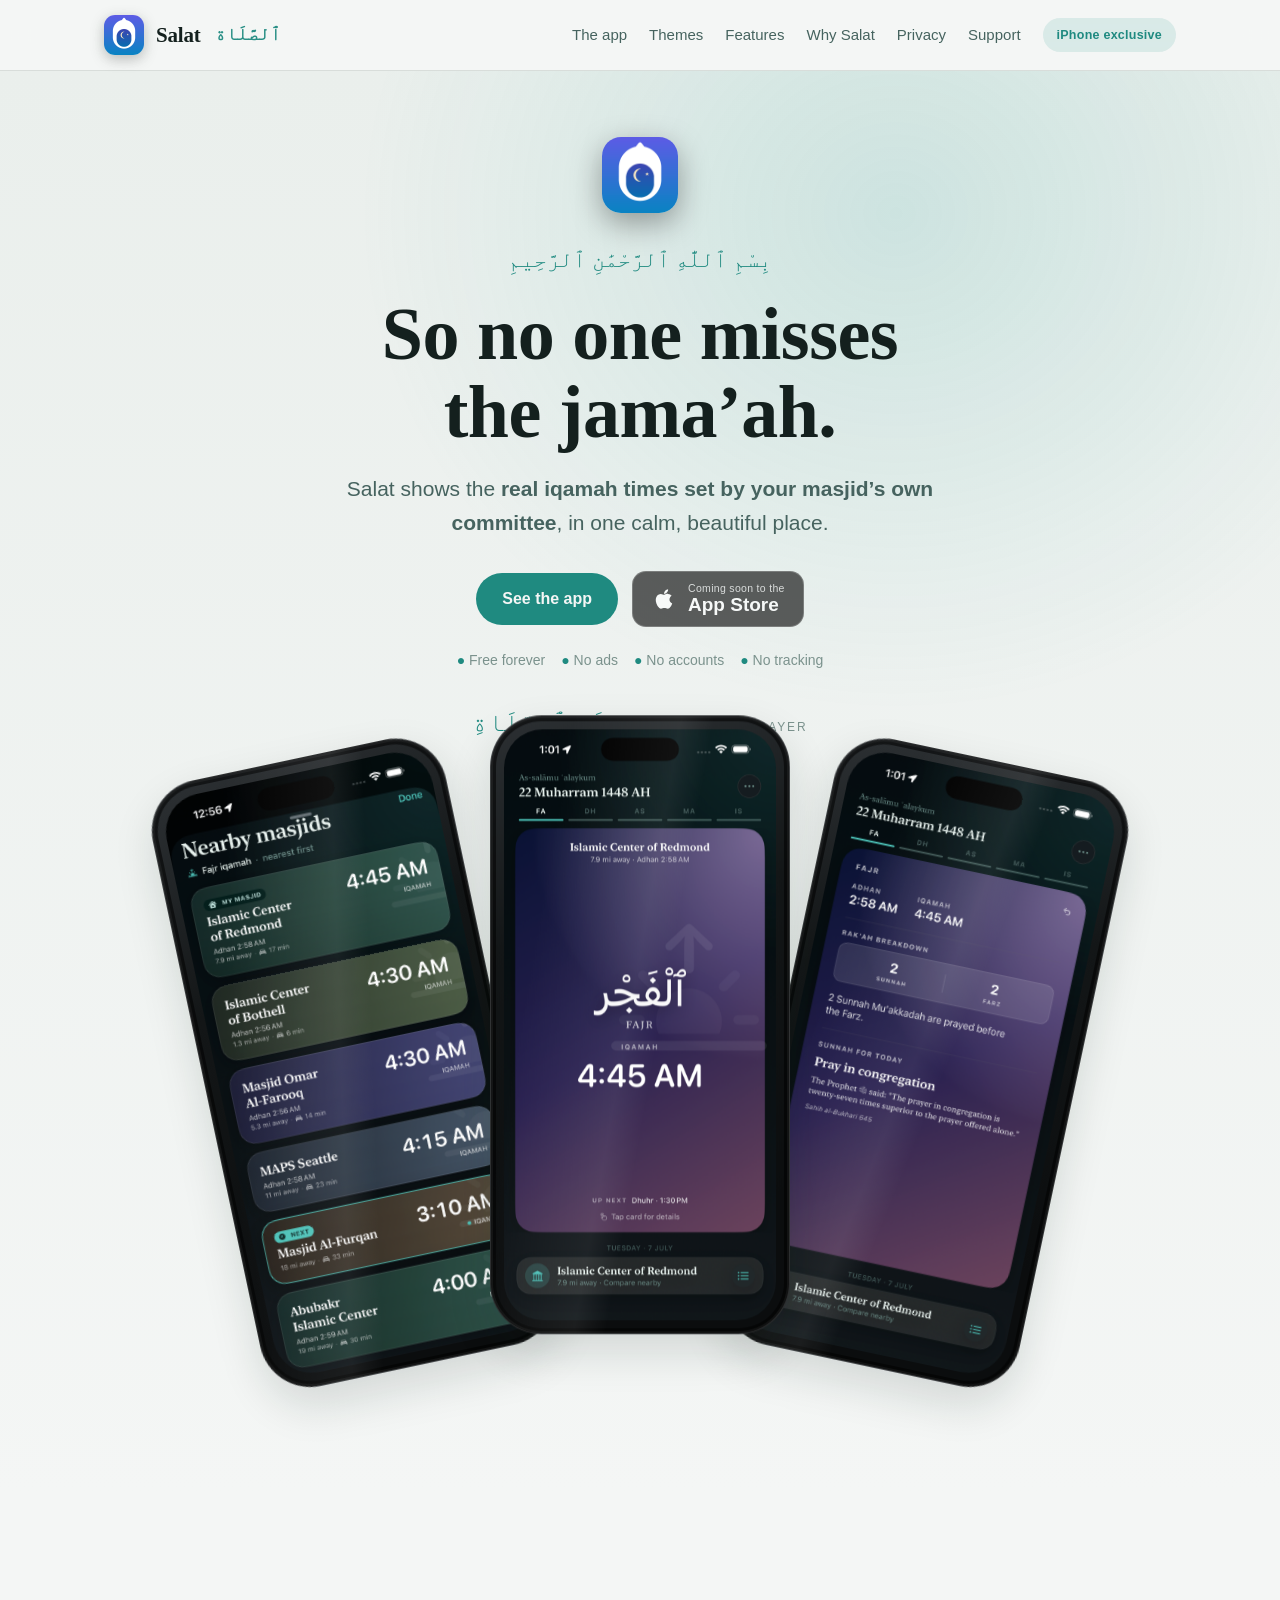
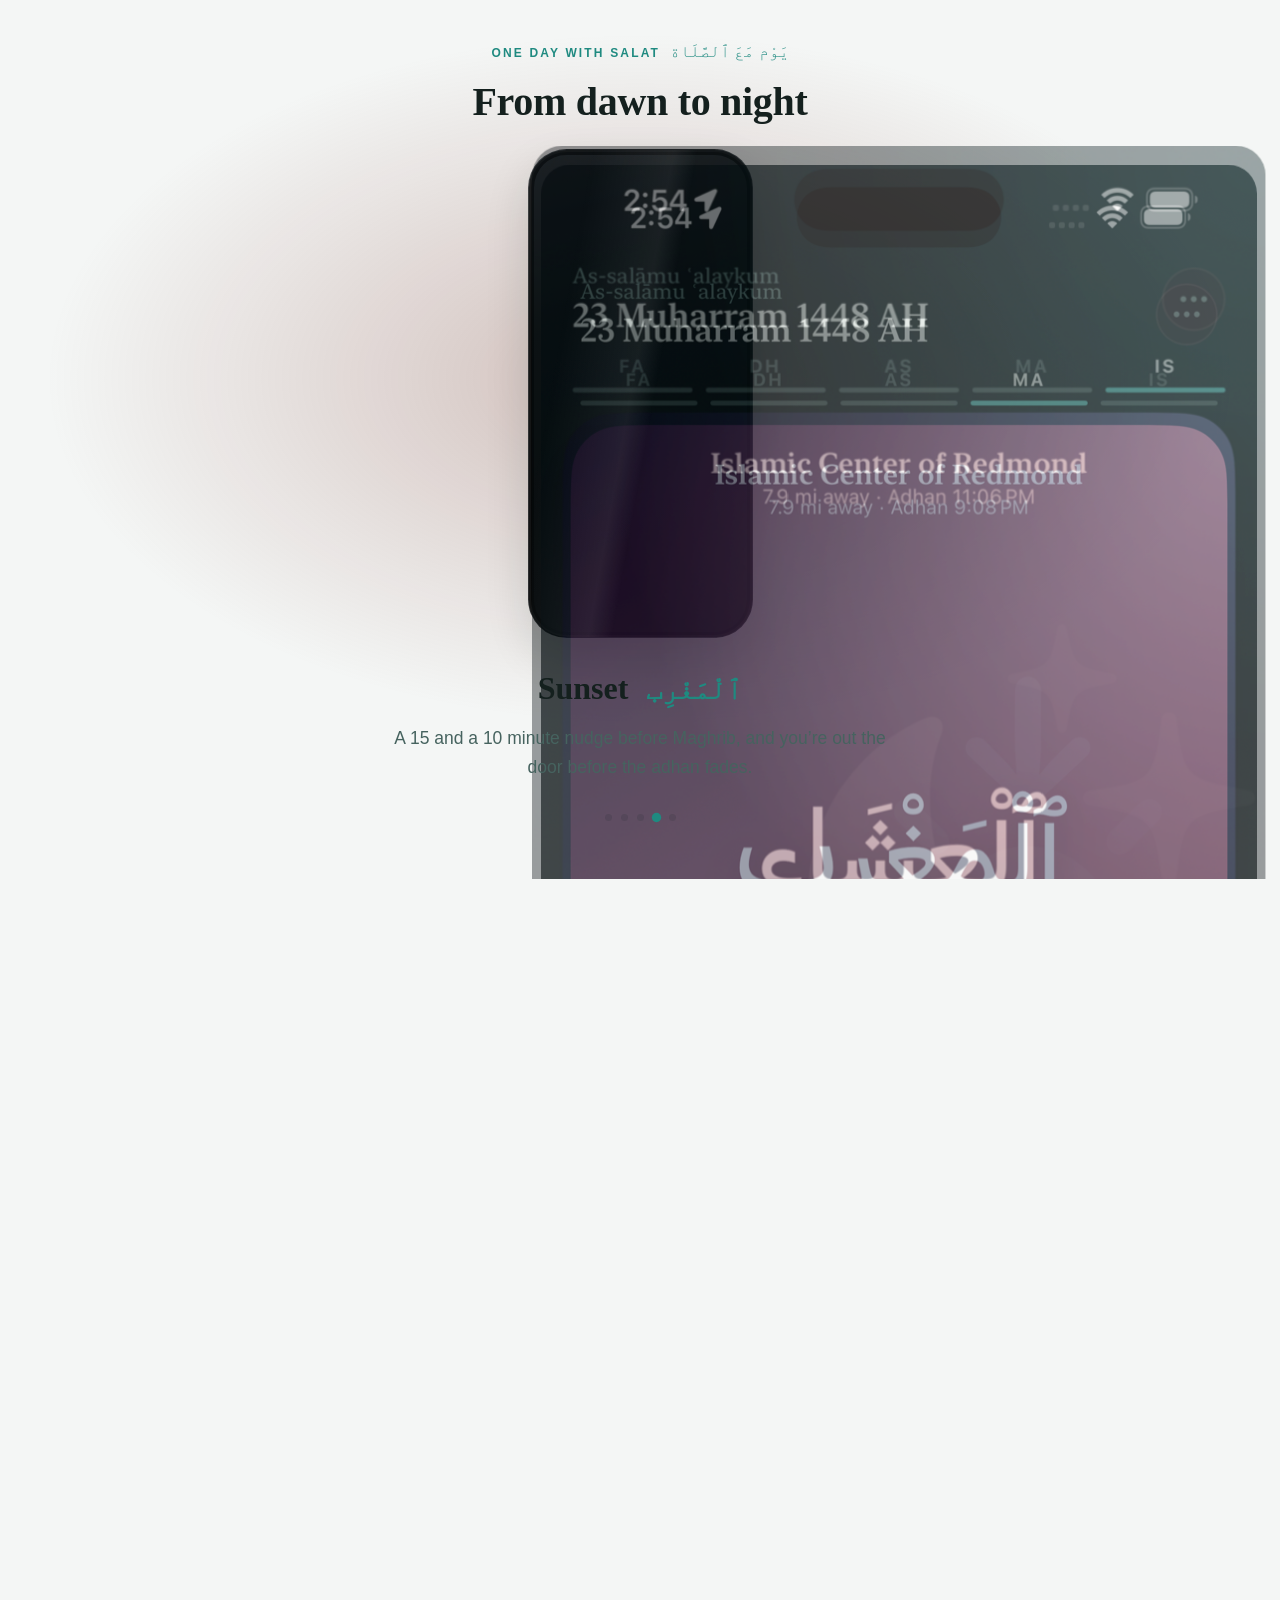
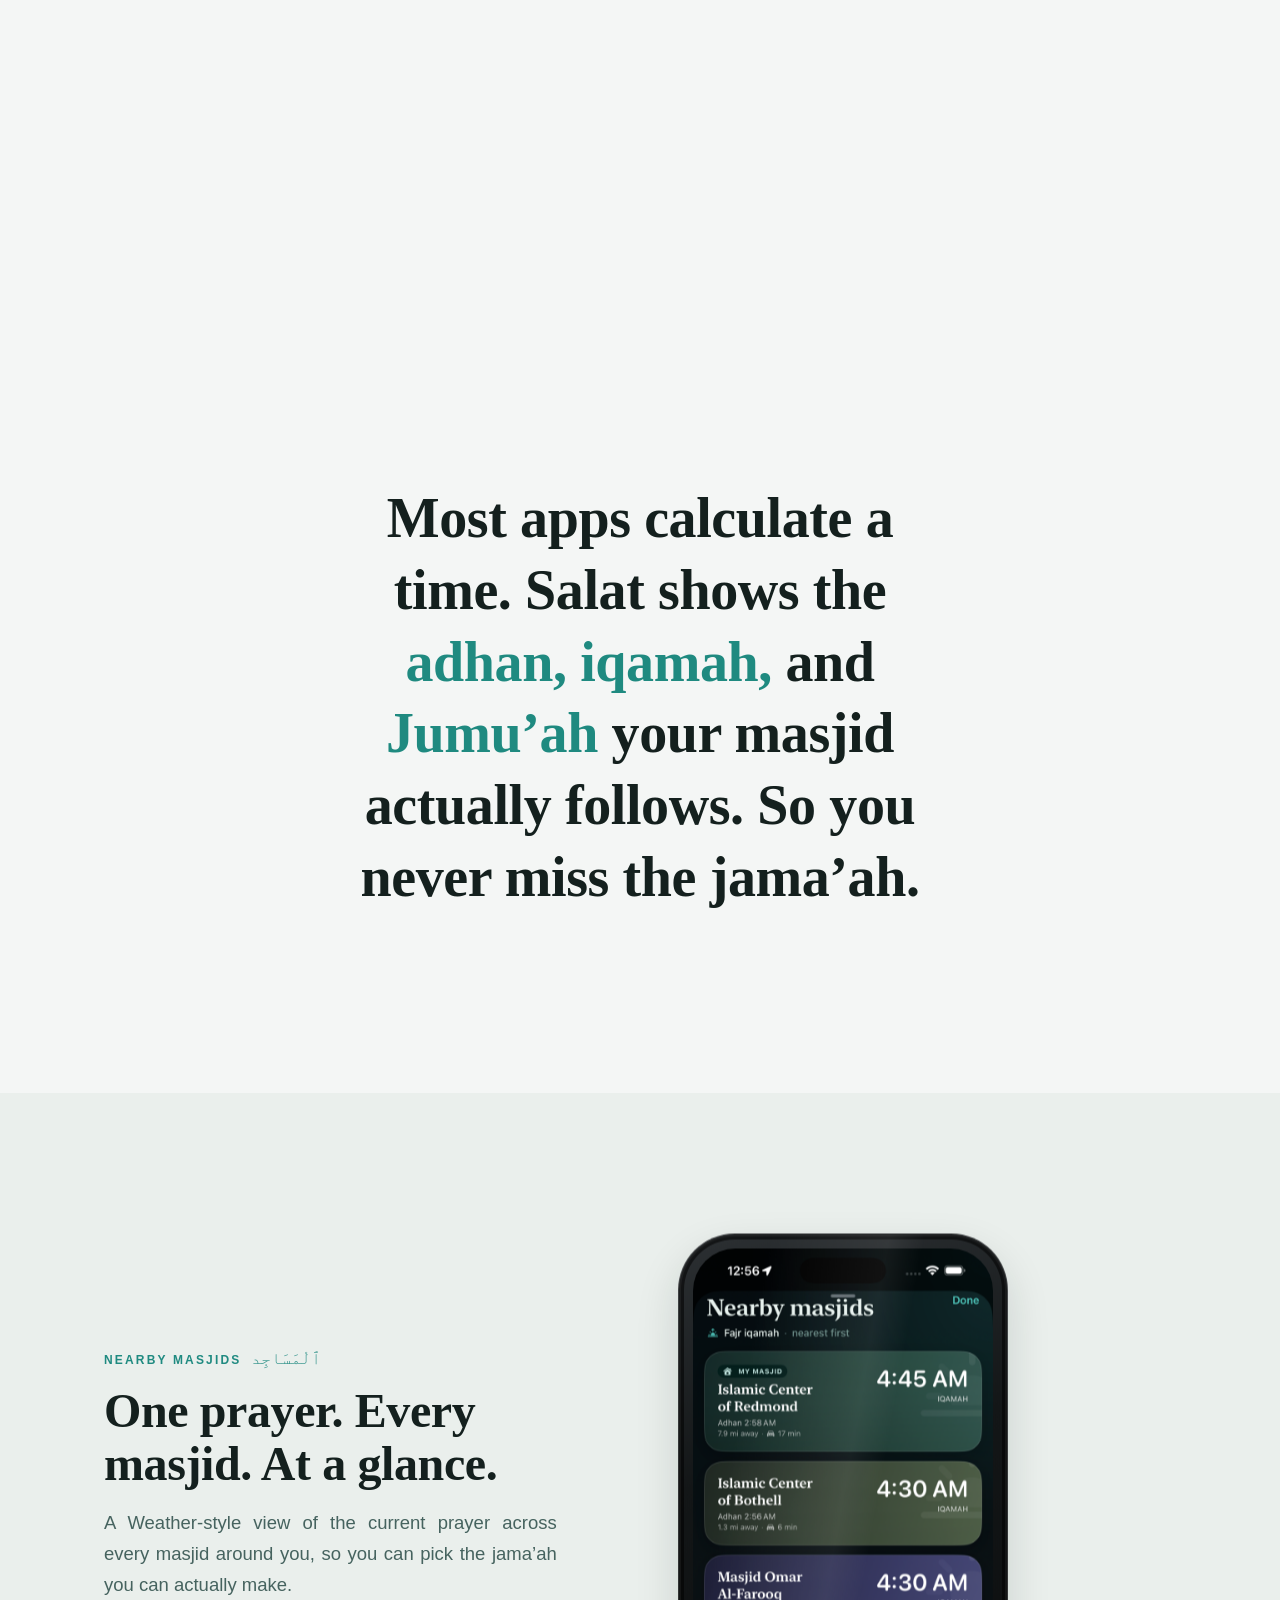
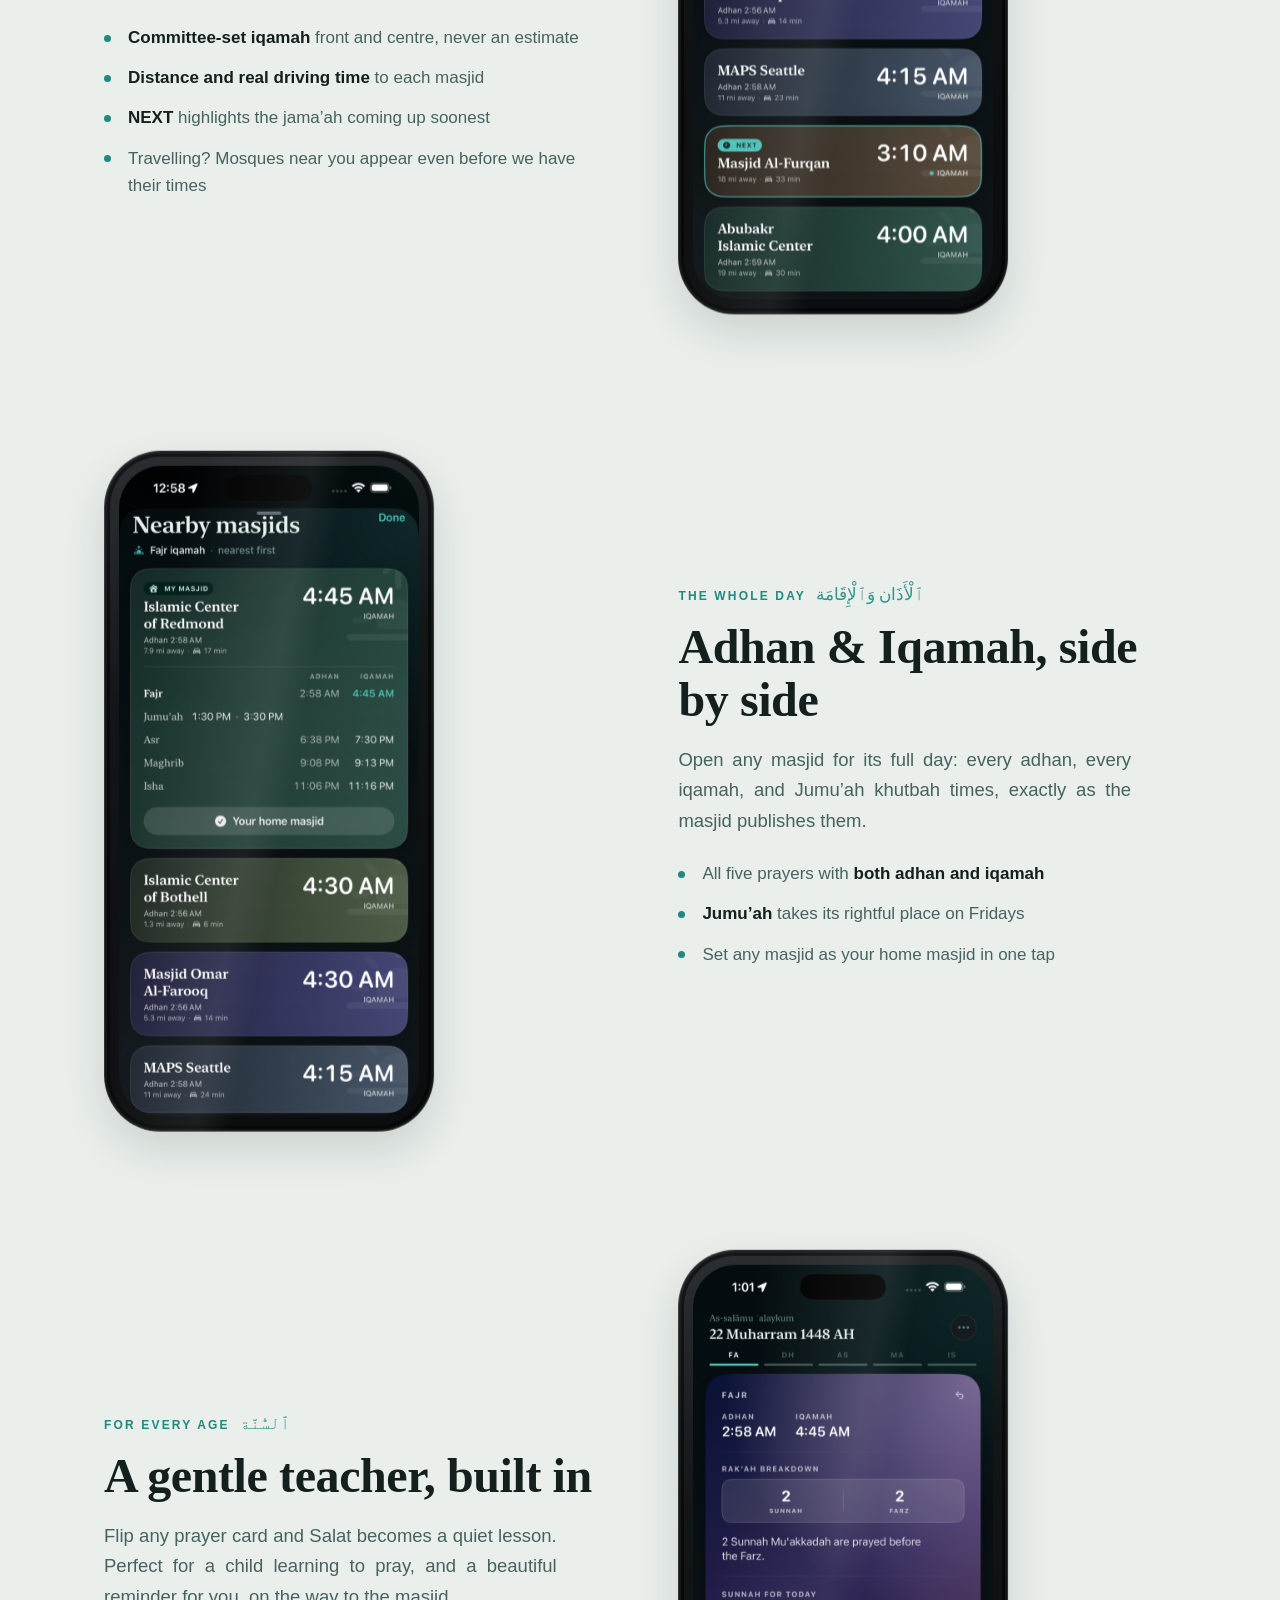
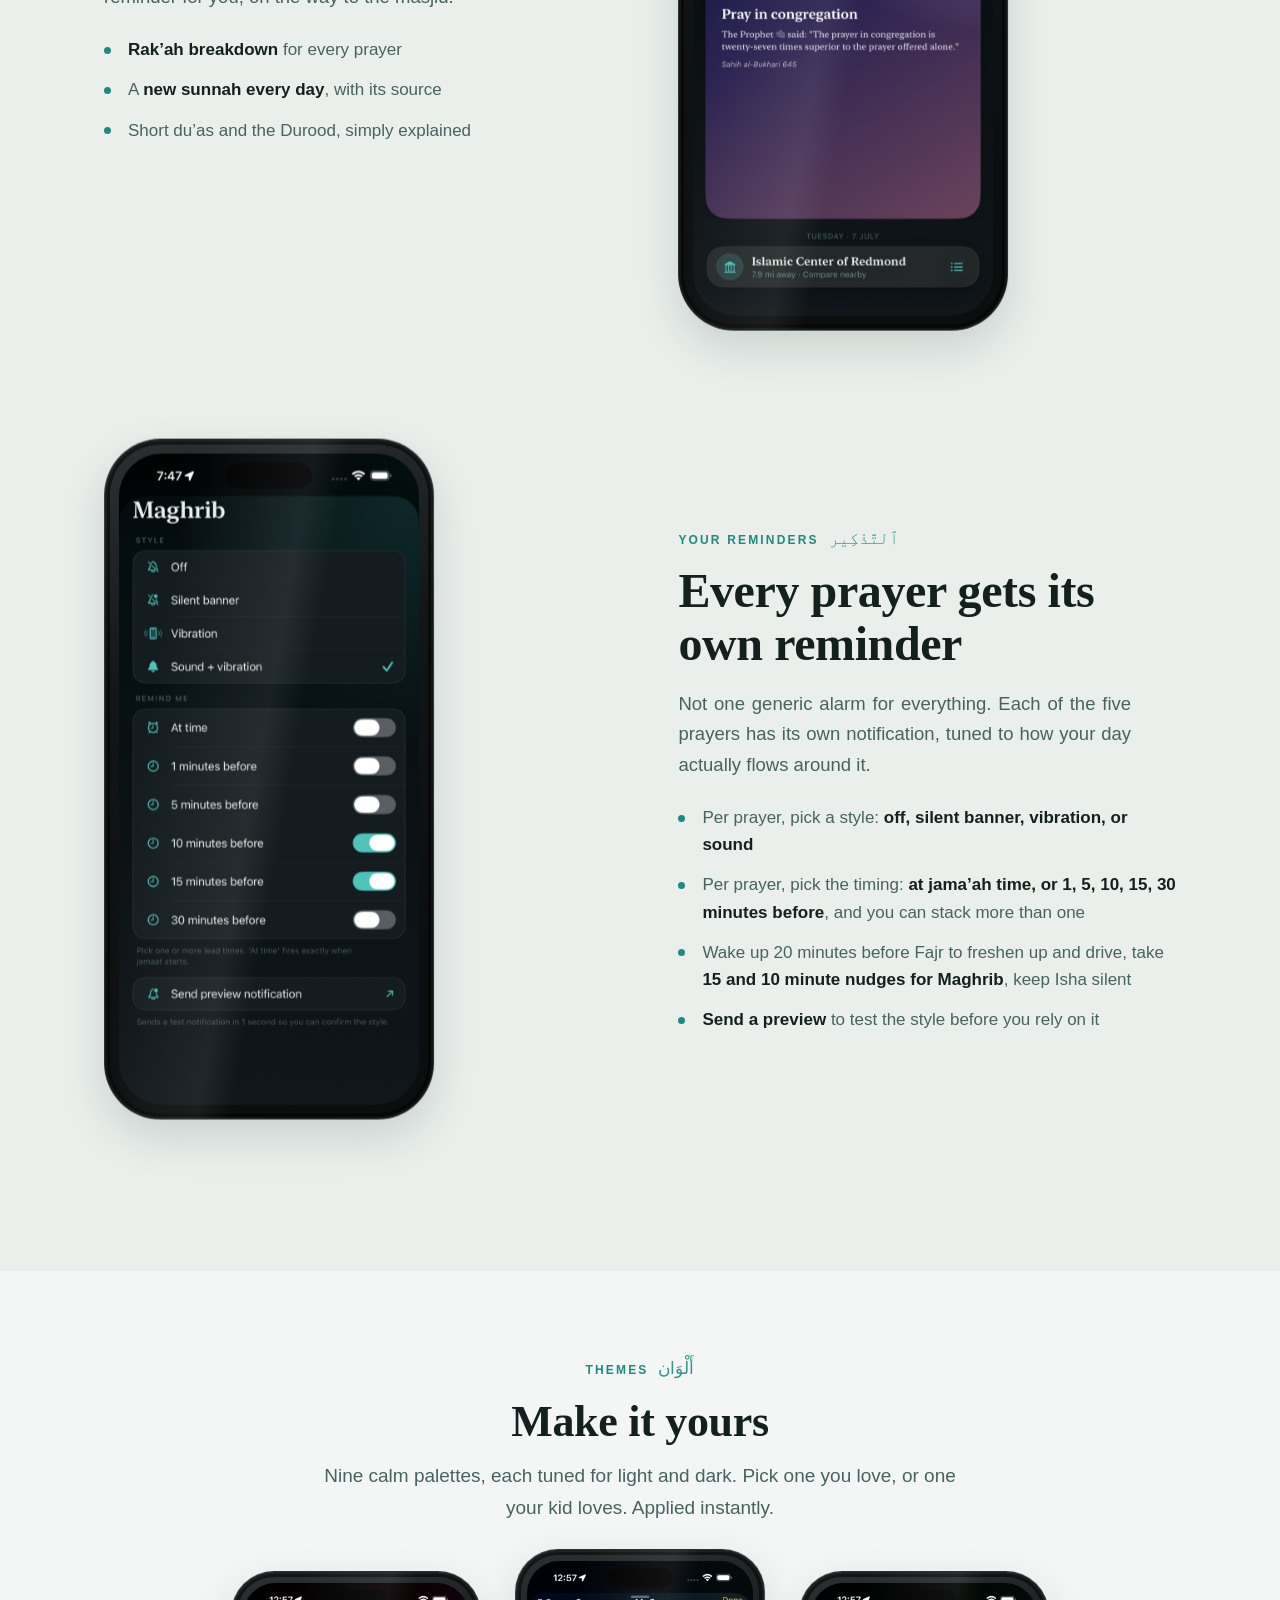
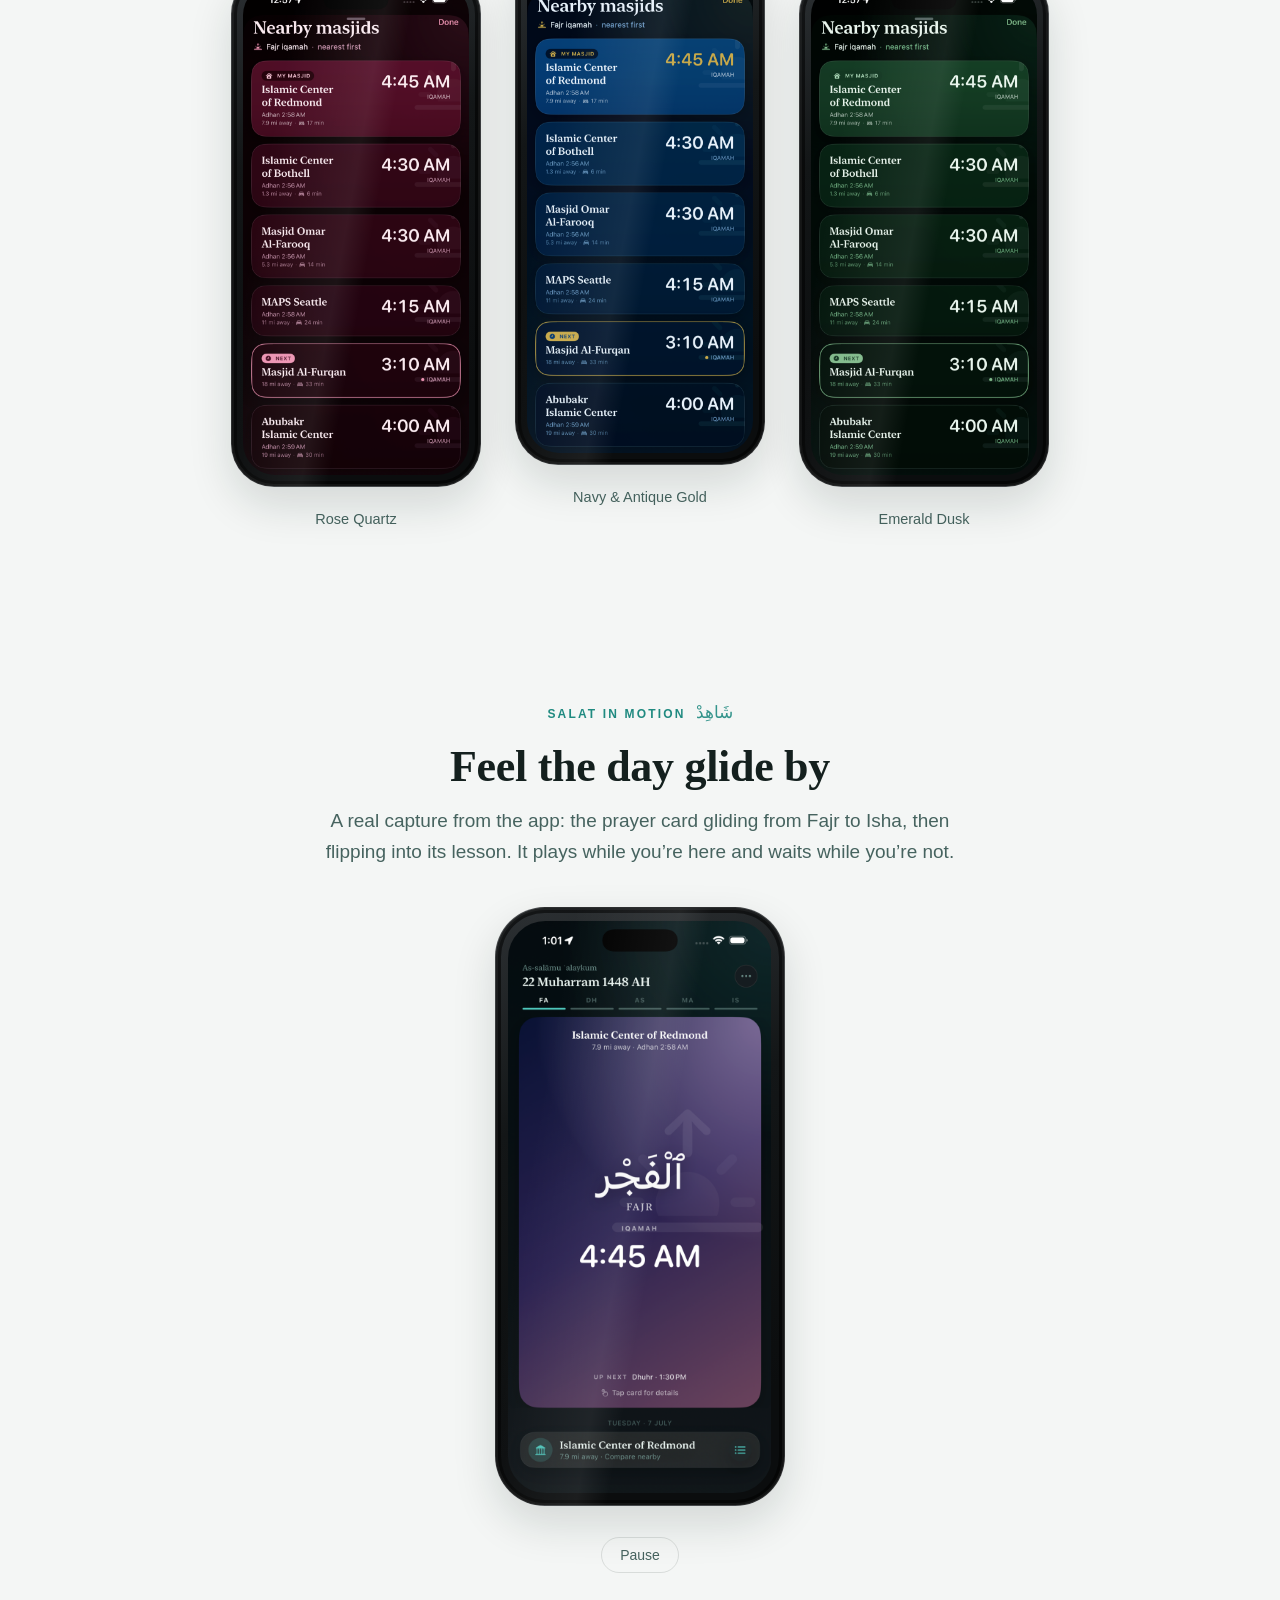
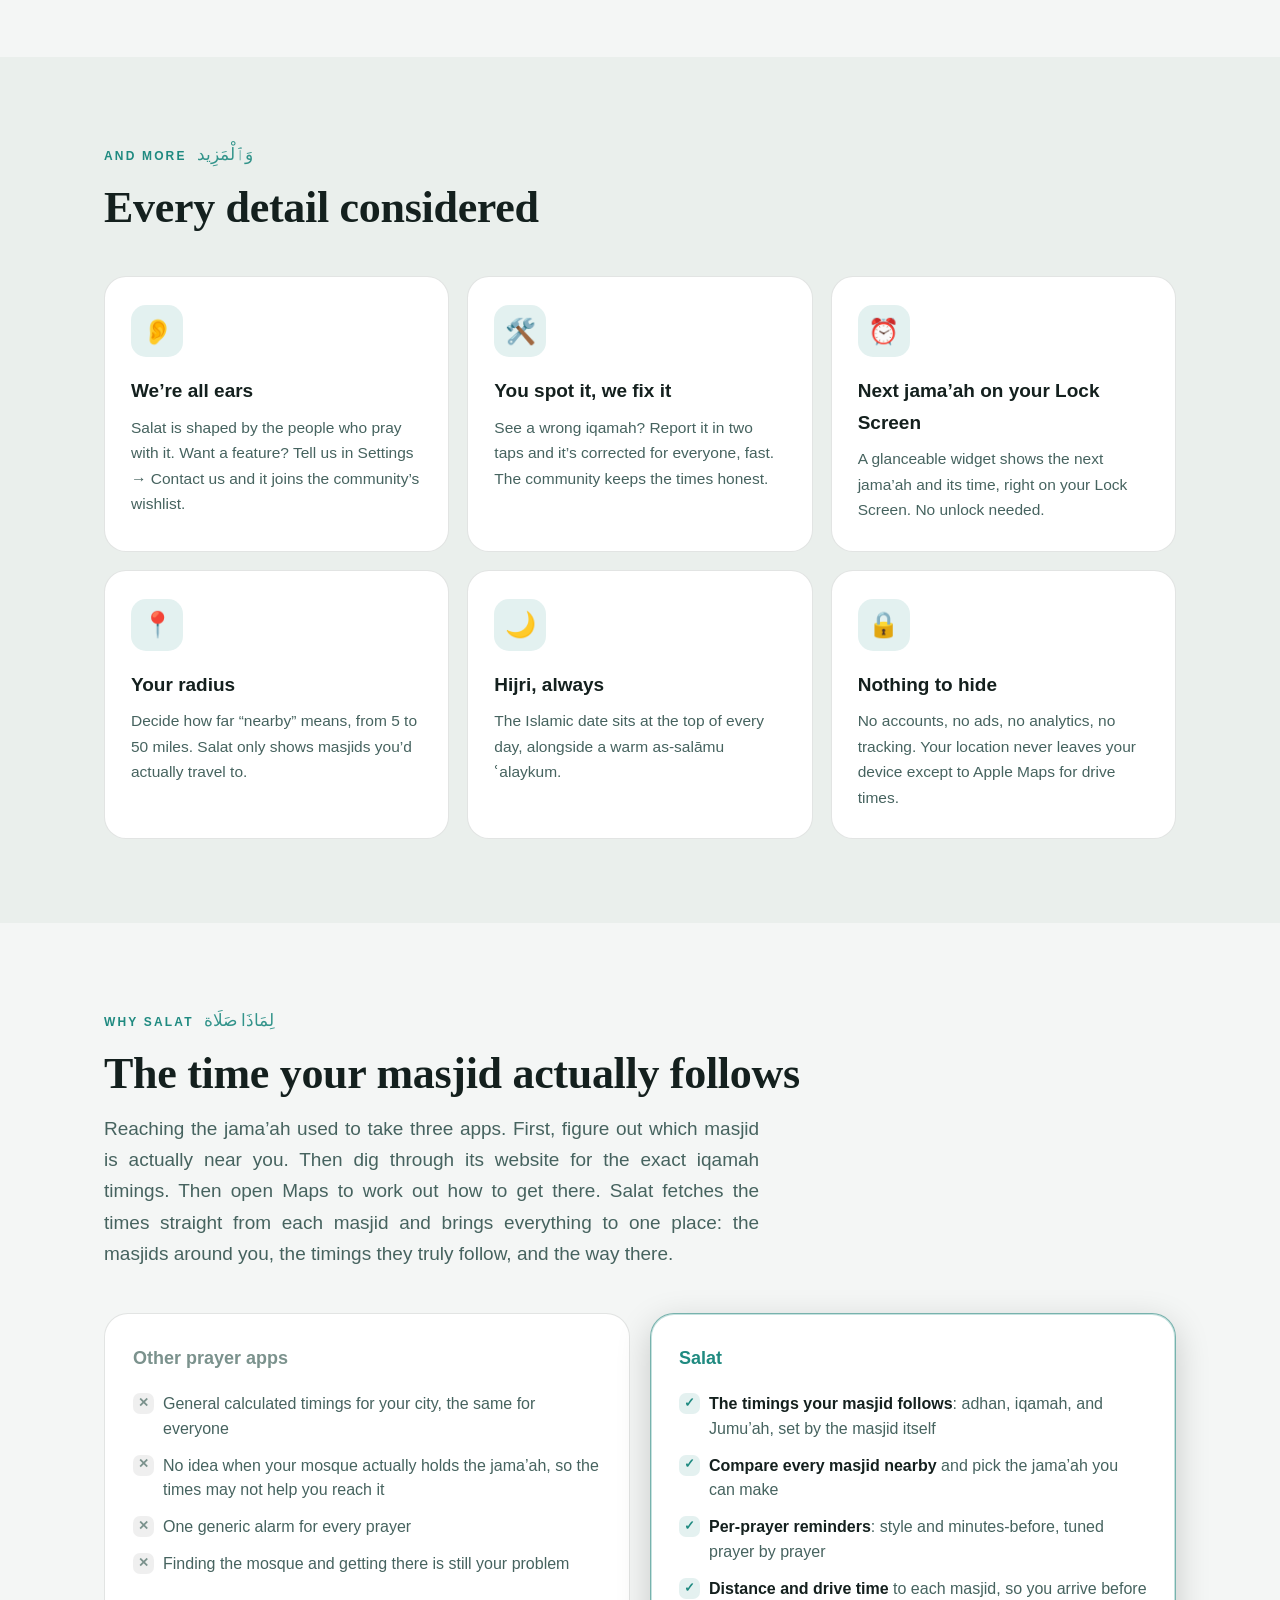
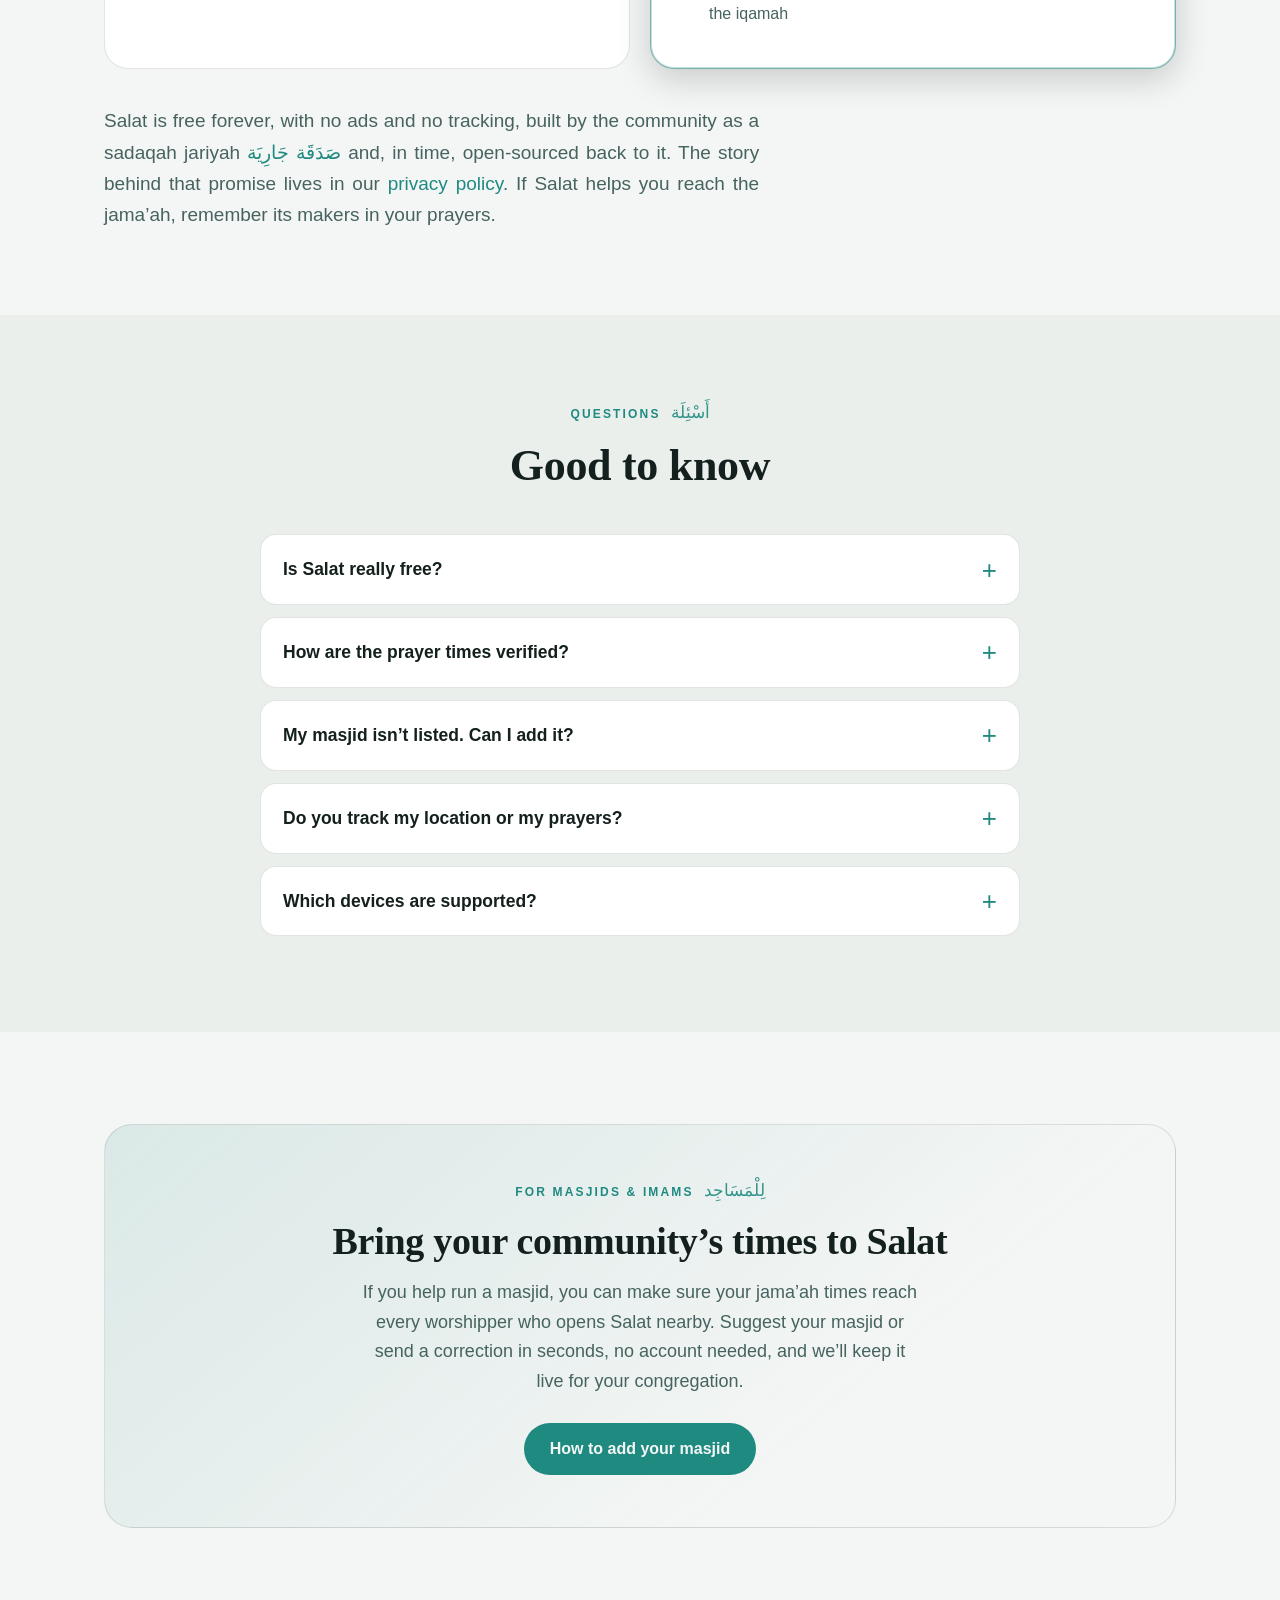
==== index.html @ 9966dc08 "Motion v3: Asr stage, inertial smoothing, true iPhone geometry, video moved All five prayers now in " ====
<!DOCTYPE html>
<html lang="en">
<head>
<meta charset="utf-8">
<meta name="viewport" content="width=device-width, initial-scale=1">
<title>Salat · A community prayer companion for iPhone</title>
<meta name="description" content="Salat shows the real jama'ah times set by your masjid's own committee. Compare nearby masjids, learn a sunnah a day, and never miss the jama'ah. Exclusively for iPhone. Free forever, no ads, no tracking.">
<meta property="og:title" content="Salat · A community prayer companion for iPhone">
<meta property="og:description" content="Real masjid iqamah times, nearby comparison, and gentle learning for every age. Exclusively for iPhone. Free forever. No ads. No tracking.">
<meta property="og:image" content="assets/home.png">
<meta property="og:type" content="website">
<meta name="twitter:card" content="summary_large_image">
<meta name="twitter:title" content="Salat · A community prayer companion for iPhone">
<meta name="twitter:description" content="Real masjid iqamah times, nearby comparison, and gentle learning for every age. Exclusively for iPhone. Free forever. No ads. No tracking.">
<meta name="twitter:image" content="assets/home.png">
<link rel="icon" href="assets/icon.png">
<link rel="apple-touch-icon" href="assets/icon.png">
<link rel="stylesheet" href="style.css">
</head>
<body>

<nav>
  <div class="wrap nav-inner">
    <a class="brand" href="#">
      <img src="assets/icon.png" alt="Salat app icon">
      <span class="name serif">Salat</span>
      <span class="ar serif" lang="ar" dir="rtl">ٱلصَّلَاة</span>
    </a>
    <button class="menu-btn" aria-label="Open menu" aria-expanded="false">&#9776;</button>
    <div class="nav-links">
      <a href="#nearby">The app</a>
      <a href="#themes">Themes</a>
      <a href="#features">Features</a>
      <a href="#mission">Why Salat</a>
      <a href="privacy-policy.html">Privacy</a>
      <a href="support.html">Support</a>
      <span class="chip">iPhone exclusive</span>
    </div>
  </div>
</nav>

<header class="hero">
  <div class="wrap">
    <div id="heroCopy">
    <img class="hero-icon" src="assets/icon.png" alt="Salat app icon">
    <div class="bismillah serif" lang="ar" dir="rtl">بِسْمِ ٱللَّٰهِ ٱلرَّحْمَٰنِ ٱلرَّحِيمِ</div>
    <h1 class="title serif">So no one misses<br>the jama&rsquo;ah.</h1>
    <p class="tagline">Salat shows the <strong>real iqamah times set by your masjid&rsquo;s own committee</strong>, in one calm, beautiful place.</p>
    <div class="hero-ctas">
      <a class="btn" href="#nearby">See the app</a>
      <div class="store-badge" aria-disabled="true" title="Coming soon to the App Store">
        <svg viewBox="0 0 24 24" aria-hidden="true"><path d="M17.05 20.28c-.98.95-2.05.8-3.08.35-1.09-.46-2.09-.48-3.24 0-1.44.62-2.2.44-3.06-.35C2.79 15.25 3.51 7.59 9.05 7.31c1.35.07 2.29.74 3.08.8 1.18-.24 2.31-.93 3.57-.84 1.51.12 2.65.72 3.4 1.8-3.12 1.87-2.38 5.98.48 7.13-.57 1.5-1.31 2.99-2.54 4.09l.01-.01zM12.03 7.25c-.15-2.23 1.66-4.07 3.74-4.25.29 2.58-2.34 4.5-3.74 4.25z"/></svg>
        <div class="bt"><small>Coming soon to the</small><b>App&nbsp;Store</b></div>
      </div>
    </div>
    <div class="free-line">
      <span><span class="dot">●</span> Free forever</span>
      <span><span class="dot">●</span> No ads</span>
      <span><span class="dot">●</span> No accounts</span>
      <span><span class="dot">●</span> No tracking</span>
    </div>
    <p class="hayya serif"><span class="ar" lang="ar" dir="rtl">حَيَّ عَلَى ٱلصَّلَاةِ</span><span class="tr">Come to prayer</span></p>
    </div>

    <div class="hero-fan">
      <div class="fan-slot fan-left"><div class="phone"><img src="assets/nearby-default.png" alt="Nearby masjids list comparing iqamah times" loading="eager"></div></div>
      <div class="fan-slot fan-center"><div class="phone"><img src="assets/home.png" alt="Salat home screen showing the prayer card with the masjid's iqamah time" loading="eager"></div></div>
      <div class="fan-slot fan-right"><div class="phone"><img src="assets/cardback.png" alt="Prayer card flipped to show rak'ah breakdown and the sunnah of the day" loading="eager"></div></div>
    </div>
  </div>
</header>

<section id="day">
  <div class="day-scroll" id="dayScroll">
    <div class="day-sticky">
      <div class="day-glow" id="dayGlow" aria-hidden="true"></div>
      <div class="day-head">
        <div class="kicker">One day with Salat <span class="ar serif" lang="ar" dir="rtl">يَوْم مَعَ ٱلصَّلَاة</span></div>
        <h2 class="serif">From dawn to night</h2>
      </div>
      <div class="phone day-phone">
        <img class="day-img active" src="assets/home.png" alt="Fajr prayer card at dawn with the masjid's iqamah time">
        <img class="day-img" src="assets/day-dhuhr.png" alt="Dhuhr prayer card at midday" loading="lazy">
        <img class="day-img" src="assets/day-asr.png" alt="Asr prayer card in the afternoon" loading="lazy">
        <img class="day-img" src="assets/day-maghrib.png" alt="Maghrib prayer card at sunset" loading="lazy">
        <img class="day-img" src="assets/day-isha.png" alt="Isha prayer card at night" loading="lazy">
      </div>
      <div class="day-caption">
        <div class="cap active"><h3 class="serif">Dawn <span class="ar serif" lang="ar" dir="rtl">ٱلْفَجْر</span></h3><p>The day begins with Fajr. One glance and you know the iqamah at your masjid, before the sky turns light.</p></div>
        <div class="cap"><h3 class="serif">Midday <span class="ar serif" lang="ar" dir="rtl">ٱلظُّهْر</span></h3><p>At work or at school, Dhuhr&rsquo;s jama&rsquo;ah is one look away, with the drive time to make it.</p></div>
        <div class="cap"><h3 class="serif">Afternoon <span class="ar serif" lang="ar" dir="rtl">ٱلْعَصْر</span></h3><p>Between meetings and errands, Asr stays within reach. The card always knows what&rsquo;s next.</p></div>
        <div class="cap"><h3 class="serif">Sunset <span class="ar serif" lang="ar" dir="rtl">ٱلْمَغْرِب</span></h3><p>A 15 and a 10 minute nudge before Maghrib, and you&rsquo;re out the door before the adhan fades.</p></div>
        <div class="cap"><h3 class="serif">Night <span class="ar serif" lang="ar" dir="rtl">ٱلْعِشَاء</span></h3><p>The day closes with Isha, and tomorrow&rsquo;s Fajr is already waiting on the card.</p></div>
      </div>
      <div class="day-dots" aria-hidden="true"><span class="active"></span><span></span><span></span><span></span><span></span></div>
    </div>
  </div>
</section>

<section class="statement" id="statement">
  <div class="wrap">
    <p class="serif" id="statementText">Most apps calculate a time. Salat shows the <span class="a">adhan,</span> <span class="a">iqamah,</span> and <span class="a">Jumu&rsquo;ah</span> your masjid actually follows. So you never miss the jama&rsquo;ah.</p>
  </div>
</section>

<section id="nearby" class="alt">
  <div class="wrap">
    <div class="showcase reveal">
      <div class="text">
        <div class="kicker">Nearby masjids <span class="ar serif" lang="ar" dir="rtl">ٱلْمَسَاجِد</span></div>
        <h3 class="serif">One prayer. Every masjid. At a glance.</h3>
        <p>A Weather-style view of the current prayer across every masjid around you, so you can pick the jama&rsquo;ah you can actually make.</p>
        <ul>
          <li><strong>Committee-set iqamah</strong> front and centre, never an estimate</li>
          <li><strong>Distance and real driving time</strong> to each masjid</li>
          <li><strong>NEXT</strong> highlights the jama&rsquo;ah coming up soonest</li>
          <li>Travelling? Mosques near you appear even before we have their times</li>
        </ul>
      </div>
      <div class="shot"><div class="phone"><img src="assets/nearby-default.png" alt="Nearby masjids list comparing Fajr iqamah times with distance and drive time" loading="lazy"></div></div>
    </div>

    <div class="showcase flip reveal">
      <div class="text">
        <div class="kicker">The whole day <span class="ar serif" lang="ar" dir="rtl">ٱلْأَذَان وَٱلْإِقَامَة</span></div>
        <h3 class="serif">Adhan &amp; Iqamah, side by side</h3>
        <p>Open any masjid for its full day: every adhan, every iqamah, and Jumu&rsquo;ah khutbah times, exactly as the masjid publishes them.</p>
        <ul>
          <li>All five prayers with <strong>both adhan and iqamah</strong></li>
          <li><strong>Jumu&rsquo;ah</strong> takes its rightful place on Fridays</li>
          <li>Set any masjid as your home masjid in one tap</li>
        </ul>
      </div>
      <div class="shot"><div class="phone"><img src="assets/expanded.png" alt="Expanded masjid card showing adhan and iqamah columns for all prayers including Jumu'ah" loading="lazy"></div></div>
    </div>

    <div class="showcase reveal">
      <div class="text">
        <div class="kicker">For every age <span class="ar serif" lang="ar" dir="rtl">ٱلسُّنَّة</span></div>
        <h3 class="serif">A gentle teacher, built in</h3>
        <p>Flip any prayer card and Salat becomes a quiet lesson. Perfect for a child learning to pray, and a beautiful reminder for you, on the way to the masjid.</p>
        <ul>
          <li><strong>Rak&rsquo;ah breakdown</strong> for every prayer</li>
          <li>A <strong>new sunnah every day</strong>, with its source</li>
          <li>Short du&rsquo;as and the Durood, simply explained</li>
        </ul>
      </div>
      <div class="shot"><div class="phone"><img src="assets/cardback.png" alt="Prayer card back showing rak'ah breakdown and the sunnah of the day with hadith reference" loading="lazy"></div></div>
    </div>

    <div class="showcase flip reveal">
      <div class="text">
        <div class="kicker">Your reminders <span class="ar serif" lang="ar" dir="rtl">ٱلتَّذْكِير</span></div>
        <h3 class="serif">Every prayer gets its own reminder</h3>
        <p>Not one generic alarm for everything. Each of the five prayers has its own notification, tuned to how your day actually flows around it.</p>
        <ul>
          <li>Per prayer, pick a style: <strong>off, silent banner, vibration, or sound</strong></li>
          <li>Per prayer, pick the timing: <strong>at jama&rsquo;ah time, or 1, 5, 10, 15, 30 minutes before</strong>, and you can stack more than one</li>
          <li>Wake up 20 minutes before Fajr to freshen up and drive, take <strong>15 and 10 minute nudges for Maghrib</strong>, keep Isha silent</li>
          <li><strong>Send a preview</strong> to test the style before you rely on it</li>
        </ul>
      </div>
      <div class="shot"><div class="phone"><img src="assets/notif-detail.png" alt="Maghrib notification settings with sound style selected and 10 and 15 minutes-before reminders switched on" loading="lazy"></div></div>
    </div>
  </div>
</section>

<section id="themes">
  <div class="wrap center">
    <div class="kicker">Themes <span class="ar serif" lang="ar" dir="rtl">أَلْوَان</span></div>
    <h2 class="serif">Make it yours</h2>
    <p class="lede">Nine calm palettes, each tuned for light and dark. Pick one you love, or one your kid loves. Applied instantly.</p>

    <div class="themes-strip reveal stagger">
      <figure class="t"><div class="phone"><img src="assets/nearby-rose.png" alt="Nearby masjids in the Rose Quartz theme" loading="lazy"></div><figcaption>Rose Quartz</figcaption></figure>
      <figure class="t mid"><div class="phone"><img src="assets/nearby-navy.png" alt="Nearby masjids in the Navy and Antique Gold theme" loading="lazy"></div><figcaption>Navy &amp; Antique Gold</figcaption></figure>
      <figure class="t"><div class="phone"><img src="assets/nearby-emerald.png" alt="Nearby masjids in the Emerald Dusk theme" loading="lazy"></div><figcaption>Emerald Dusk</figcaption></figure>
    </div>
  </div>
</section>

<section id="motion">
  <div class="wrap center reveal">
    <div class="kicker">Salat in motion <span class="ar serif" lang="ar" dir="rtl">شَاهِدْ</span></div>
    <h2 class="serif">Feel the day glide by</h2>
    <p class="lede">A real capture from the app: the prayer card gliding from Fajr to Isha, then flipping into its lesson. It plays while you&rsquo;re here and waits while you&rsquo;re not.</p>
    <div class="phone"><video id="demoVideo" src="assets/demo.mp4" poster="assets/home.png" muted loop playsinline preload="metadata" aria-label="Screen capture of Salat gliding through the day's prayer cards and flipping to the teaching face"></video></div>
    <div><button class="motion-ctl" id="motionCtl" aria-label="Pause video">Pause</button></div>
  </div>
</section>

<section id="features" class="alt">
  <div class="wrap">
    <div class="kicker">And more <span class="ar serif" lang="ar" dir="rtl">وَٱلْمَزِيد</span></div>
    <h2 class="serif">Every detail considered</h2>

    <div class="features reveal stagger">
      <div class="feature">
        <div class="icon">👂</div>
        <h3>We&rsquo;re all ears</h3>
        <p>Salat is shaped by the people who pray with it. Want a feature? Tell us in Settings → Contact us and it joins the community&rsquo;s wishlist.</p>
      </div>
      <div class="feature">
        <div class="icon">🛠️</div>
        <h3>You spot it, we fix it</h3>
        <p>See a wrong iqamah? Report it in two taps and it&rsquo;s corrected for everyone, fast. The community keeps the times honest.</p>
      </div>
      <div class="feature">
        <div class="icon">⏰</div>
        <h3>Next jama&rsquo;ah on your Lock Screen</h3>
        <p>A glanceable widget shows the next jama&rsquo;ah and its time, right on your Lock Screen. No unlock needed.</p>
      </div>
      <div class="feature">
        <div class="icon">📍</div>
        <h3>Your radius</h3>
        <p>Decide how far &ldquo;nearby&rdquo; means, from 5 to 50 miles. Salat only shows masjids you&rsquo;d actually travel to.</p>
      </div>
      <div class="feature">
        <div class="icon">🌙</div>
        <h3>Hijri, always</h3>
        <p>The Islamic date sits at the top of every day, alongside a warm as-salāmu ʿalaykum.</p>
      </div>
      <div class="feature">
        <div class="icon">🔒</div>
        <h3>Nothing to hide</h3>
        <p>No accounts, no ads, no analytics, no tracking. Your location never leaves your device except to Apple Maps for drive times.</p>
      </div>
    </div>
  </div>
</section>

<section id="mission">
  <div class="wrap">
    <div class="kicker">Why Salat <span class="ar serif" lang="ar" dir="rtl">لِمَاذَا صَلَاة</span></div>
    <h2 class="serif">The time your masjid actually follows</h2>
    <p class="lede">Reaching the jama&rsquo;ah used to take three apps. First, figure out which masjid is actually near you. Then dig through its website for the exact iqamah timings. Then open Maps to work out how to get there. Salat fetches the times straight from each masjid and brings everything to one place: the masjids around you, the timings they truly follow, and the way there.</p>

    <div class="compare reveal stagger">
      <div class="col other">
        <h3>Other prayer apps</h3>
        <ul>
          <li>General calculated timings for your city, the same for everyone</li>
          <li>No idea when your mosque actually holds the jama&rsquo;ah, so the times may not help you reach it</li>
          <li>One generic alarm for every prayer</li>
          <li>Finding the mosque and getting there is still your problem</li>
        </ul>
      </div>
      <div class="col salat">
        <h3>Salat</h3>
        <ul>
          <li><strong>The timings your masjid follows</strong>: adhan, iqamah, and Jumu&rsquo;ah, set by the masjid itself</li>
          <li><strong>Compare every masjid nearby</strong> and pick the jama&rsquo;ah you can make</li>
          <li><strong>Per-prayer reminders</strong>: style and minutes-before, tuned prayer by prayer</li>
          <li><strong>Distance and drive time</strong> to each masjid, so you arrive before the iqamah</li>
        </ul>
      </div>
    </div>

    <p class="lede" style="margin-top:36px">Salat is free forever, with no ads and no tracking, built by the community as a sadaqah jariyah <span class="ar serif" lang="ar" dir="rtl">صَدَقَة جَارِيَة</span> and, in time, open-sourced back to it. The story behind that promise lives in our <a href="privacy-policy.html">privacy policy</a>. If Salat helps you reach the jama&rsquo;ah, remember its makers in your prayers.</p>
  </div>
</section>

<section id="faq" class="alt">
  <div class="wrap center">
    <div class="kicker">Questions <span class="ar serif" lang="ar" dir="rtl">أَسْئِلَة</span></div>
    <h2 class="serif">Good to know</h2>

    <div class="faq reveal stagger" style="text-align:left">
      <details>
        <summary>Is Salat really free?</summary>
        <p>Yes, free forever. No ads, no subscriptions, no in-app purchases, and no accounts. It is built as a sadaqah jariyah for the community.</p>
      </details>
      <details>
        <summary>How are the prayer times verified?</summary>
        <p>Salat fetches the jama&rsquo;ah times straight from each masjid&rsquo;s own source, not from an algorithm. If a time ever looks off, one tap in the app sends us a correction, and the community keeps it accurate.</p>
      </details>
      <details>
        <summary>My masjid isn&rsquo;t listed. Can I add it?</summary>
        <p>Absolutely. When a mosque near you doesn&rsquo;t have times yet, it still appears in the app, and a single tap lets you suggest it. We add it, in shā&rsquo; Allāh.</p>
      </details>
      <details>
        <summary>Do you track my location or my prayers?</summary>
        <p>Never. Your location is used on your device to find nearby masjids, and is shared only with Apple Maps to estimate drive time. Nothing about you or your worship is stored or profiled. The app works even if you decline location.</p>
      </details>
      <details>
        <summary>Which devices are supported?</summary>
        <p>Salat is exclusively for iPhone, built natively for iOS, with a Lock Screen widget for the next jama&rsquo;ah. An iPhone-first experience means it stays fast, light, and at home on your device.</p>
      </details>
    </div>
  </div>
</section>

<section id="masjids">
  <div class="wrap">
    <div class="band reveal">
      <div class="kicker">For masjids &amp; imams <span class="ar serif" lang="ar" dir="rtl">لِلْمَسَاجِد</span></div>
      <h2 class="serif">Bring your community&rsquo;s times to Salat</h2>
      <p>If you help run a masjid, you can make sure your jama&rsquo;ah times reach every worshipper who opens Salat nearby. Suggest your masjid or send a correction in seconds, no account needed, and we&rsquo;ll keep it live for your congregation.</p>
      <a class="btn" href="support.html">How to add your masjid</a>
    </div>
  </div>
</section>

<footer>
  <div class="wrap">
    <p class="foot-dua serif ar" lang="ar" dir="rtl">تَقَبَّلَ ٱللَّٰهُ مِنَّا وَمِنْكُمْ<span class="tr">May Allah accept it from us and from you</span></p>
    <div class="foot">
      <span>© <span id="y">2026</span> Salat · Built by the community, for the community · Exclusively for iPhone</span>
      <div class="links">
        <a href="privacy-policy.html">Privacy Policy</a>
        <a href="support.html">Support</a>
        <a href="https://www.apple.com/legal/internet-services/itunes/dev/stdeula/">Terms (EULA)</a>
      </div>
    </div>
  </div>
</footer>

<script>
document.getElementById("y").textContent = new Date().getFullYear();

const reduceMotion = window.matchMedia("(prefers-reduced-motion: reduce)").matches;

document.querySelectorAll('a[href^="#"]').forEach((a) => {
  a.addEventListener("click", (e) => {
    const id = a.getAttribute("href").slice(1);
    const target = id ? document.getElementById(id) : document.body;
    if (!target) return;
    e.preventDefault();
    target.scrollIntoView({ behavior: reduceMotion ? "auto" : "smooth", block: "start" });
  });
});

const navEl = document.querySelector("nav"), mb = document.querySelector(".menu-btn");
mb.addEventListener("click", () => {
  const open = navEl.classList.toggle("open");
  mb.setAttribute("aria-expanded", open);
});
document.querySelectorAll(".nav-links a").forEach(a => a.addEventListener("click", () => {
  navEl.classList.remove("open"); mb.setAttribute("aria-expanded", "false");
}));

const io = new IntersectionObserver((entries) => {
  for (const e of entries) if (e.isIntersecting) {
    e.target.classList.add("in");
    setTimeout(() => e.target.classList.add("done"), 1700);
    io.unobserve(e.target);
  }
}, { threshold: 0.12 });
document.querySelectorAll(".reveal, .stagger").forEach((el) => io.observe(el));

const stText = document.getElementById("statementText");
stText.innerHTML = stText.innerHTML.split(/(<span class="a">.*?<\/span>)/g).map(part => {
  if (part.startsWith('<span class="a">')) {
    const inner = part.replace('<span class="a">', "").replace("</span>", "");
    return inner.split(" ").map(w => '<span class="w accent">' + w + "</span>").join(" ");
  }
  return part.split(" ").filter(Boolean).map(w => '<span class="w">' + w + "</span>").join(" ");
}).join(" ");
const stWords = [...stText.querySelectorAll(".w")];

const heroCopy = document.getElementById("heroCopy");
const heroFan = document.querySelector(".hero-fan");
const fanL = document.querySelector(".fan-left"), fanR = document.querySelector(".fan-right"), fanC = document.querySelector(".fan-center");
const dayScroll = document.getElementById("dayScroll");
const dayGlow = document.getElementById("dayGlow");
const dayImgs = [...dayScroll.querySelectorAll(".day-img")];
const dayCaps = [...dayScroll.querySelectorAll(".cap")];
const dayDots = [...dayScroll.querySelectorAll(".day-dots span")];
const showPhones = [...document.querySelectorAll(".showcase .phone")];
const GLOW = [[126, 98, 176], [88, 146, 186], [188, 142, 76], [206, 100, 62], [40, 58, 96]];
const SEGS = GLOW.length - 1;
let dayIdx = -1;

const clamp01 = v => Math.min(1, Math.max(0, v));
const smooth = t => t * t * (3 - 2 * t);

function setDayLabel(i) {
  if (i === dayIdx) return;
  dayIdx = i;
  dayCaps.forEach((el, j) => el.classList.toggle("active", j === i));
  dayDots.forEach((el, j) => el.classList.toggle("active", j === i));
}

const state = { sy: 0, day: 0 };
let rafOn = false, idleFrames = 0;

function renderDay(f) {
  const i = Math.min(SEGS - 1, Math.floor(f)), t = f - i;
  dayImgs.forEach((img, j) => {
    if (j === i) { img.style.opacity = 1 - t; img.style.transform = "scale(" + (1 - 0.015 * t) + ")"; }
    else if (j === i + 1) { img.style.opacity = t; img.style.transform = "scale(" + (1.03 - 0.03 * t) + ")"; }
    else { img.style.opacity = 0; }
  });
  const a = GLOW[i], b = GLOW[i + 1];
  dayGlow.style.setProperty("--glow",
    Math.round(a[0] + (b[0] - a[0]) * t) + " " +
    Math.round(a[1] + (b[1] - a[1]) * t) + " " +
    Math.round(a[2] + (b[2] - a[2]) * t));
  setDayLabel(Math.round(f));
}

function frame() {
  const vh = window.innerHeight;
  const syT = window.scrollY;
  navEl.classList.toggle("scrolled", syT > 24);
  let live = false;

  state.sy += (syT - state.sy) * 0.14;
  if (Math.abs(syT - state.sy) > 0.4) live = true; else state.sy = syT;

  if (!reduceMotion && state.sy < vh * 1.3) {
    heroCopy.style.transform = "translateY(" + (state.sy * 0.22) + "px)";
    heroCopy.style.opacity = Math.max(0, 1 - state.sy / 640);
    heroFan.style.transform = "translateY(" + (state.sy * -0.07) + "px)";
    if (window.innerWidth > 900) {
      const k = smooth(clamp01(state.sy / 620));
      fanL.style.transform = "rotate(" + (-7 - 5 * k) + "deg) translate(" + (46 - 40 * k) + "px, " + (26 + 14 * k) + "px)";
      fanR.style.transform = "rotate(" + (7 + 5 * k) + "deg) translate(" + (-46 + 40 * k) + "px, " + (26 + 14 * k) + "px)";
      fanC.style.transform = "translateY(" + (6 - 6 * k) + "px)";
    } else {
      fanL.style.transform = fanR.style.transform = fanC.style.transform = "";
    }
  }

  const r = dayScroll.getBoundingClientRect();
  const total = r.height - vh;
  if (total > 0) {
    const p = clamp01(-r.top / total);
    const seg = Math.min(SEGS - 0.0001, p * SEGS);
    const i = Math.floor(seg);
    const t = smooth(clamp01((seg - i - 0.28) / 0.44));
    const fT = i + t;
    state.day += (fT - state.day) * (reduceMotion ? 1 : 0.11);
    if (Math.abs(fT - state.day) > 0.002) live = true; else state.day = fT;
    if (r.top < vh && r.bottom > 0) renderDay(state.day);
  }

  const sr = stText.getBoundingClientRect();
  if (sr.bottom > 0 && sr.top < vh) {
    const sp = clamp01((vh * 0.82 - sr.top) / (vh * 0.6));
    const lit = Math.floor(sp * stWords.length);
    stWords.forEach((w, j) => w.classList.toggle("lit", j < lit));
  }

  if (!reduceMotion) {
    for (const ph of showPhones) {
      const pr = ph.getBoundingClientRect();
      if (pr.bottom < -80 || pr.top > vh + 80) continue;
      const target = ((pr.top + pr.height / 2 - vh / 2) / vh) * -30;
      ph._y = (ph._y ?? target) + (target - (ph._y ?? target)) * 0.14;
      if (Math.abs(target - ph._y) > 0.3) live = true;
      ph.style.transform = "translateY(" + ph._y.toFixed(1) + "px)";
    }
  }

  idleFrames = live ? 0 : idleFrames + 1;
  if (idleFrames < 12) requestAnimationFrame(frame);
  else rafOn = false;
}
function wake() { if (!rafOn) { rafOn = true; idleFrames = 0; requestAnimationFrame(frame); } else idleFrames = 0; }
window.addEventListener("scroll", wake, { passive: true });
window.addEventListener("resize", wake, { passive: true });
wake();

const vid = document.getElementById("demoVideo"), ctl = document.getElementById("motionCtl");
let userPaused = false;
new IntersectionObserver((es) => {
  for (const e of es) {
    if (e.isIntersecting) { if (!userPaused) vid.play().catch(() => {}); }
    else vid.pause();
  }
}, { threshold: 0.35 }).observe(vid);
ctl.addEventListener("click", () => {
  if (vid.paused) { userPaused = false; vid.play().catch(() => {}); ctl.textContent = "Pause"; ctl.setAttribute("aria-label", "Pause video"); }
  else { userPaused = true; vid.pause(); ctl.textContent = "Play"; ctl.setAttribute("aria-label", "Play video"); }
});
</script>
</body>
</html>
---- style.css ----
/* Salat — shared site styles. Auto light/dark via prefers-color-scheme.
   Dark mirrors the app's calm deep-teal look; light is a warm ivory take. */

:root {
  --bg: #f4f6f5;
  --bg-2: #eaefec;
  --surface: #ffffff;
  --hairline: rgba(20, 32, 30, 0.12);
  --text: #14201e;
  --text-2: #46635f;
  --muted: #7b928d;
  --accent: #1f8a80;
  --accent-soft: rgba(31, 138, 128, 0.12);
  --gold: #ba9e4a;
  --card-shadow: 0 18px 44px rgba(16, 34, 31, 0.14);
  --hero-glow: radial-gradient(60% 50% at 70% 10%, rgba(47, 163, 155, 0.16), transparent 70%);
  --ease: cubic-bezier(0.25, 0.1, 0.25, 1);
  --ease-out: cubic-bezier(0.16, 1, 0.3, 1);
}

@media (prefers-color-scheme: dark) {
  :root {
    --bg: #0e1417;
    --bg-2: #101a1c;
    --surface: #16211f;
    --hairline: rgba(230, 241, 237, 0.12);
    --text: #e6f1ed;
    --text-2: #9fb8b2;
    --muted: #64807b;
    --accent: #4fc2b8;
    --accent-soft: rgba(79, 194, 184, 0.14);
    --gold: #d4ba72;
    --card-shadow: 0 22px 54px rgba(0, 0, 0, 0.5);
    --hero-glow: radial-gradient(60% 50% at 70% 10%, rgba(79, 194, 184, 0.12), transparent 70%);
  }
}

* { margin: 0; padding: 0; box-sizing: border-box; }

html { scroll-behavior: smooth; }

body {
  font: 17px/1.65 -apple-system, BlinkMacSystemFont, "SF Pro Text", "Segoe UI", sans-serif;
  background: var(--bg);
  color: var(--text);
  -webkit-font-smoothing: antialiased;
  overflow-x: hidden;
}

.serif { font-family: "New York", "Iowan Old Style", Georgia, "Times New Roman", serif; }
.ar { font-family: "Geeza Pro", "Baghdad", "Al Bayan", "New York", serif; color: var(--accent); }

a { color: var(--accent); text-decoration: none; }
a:hover { text-decoration: underline; }

.wrap { max-width: 1120px; margin: 0 auto; padding: 0 24px; }

/* ---- Nav ---- */
nav {
  position: sticky; top: 0; z-index: 50;
  backdrop-filter: blur(18px);
  -webkit-backdrop-filter: blur(18px);
  background: color-mix(in srgb, var(--bg) 78%, transparent);
  border-bottom: 1px solid var(--hairline);
}
.nav-inner { display: flex; align-items: center; gap: 28px; height: 70px; transition: height 0.5s var(--ease-out); }
nav.scrolled .nav-inner { height: 56px; }
nav.scrolled .brand img { width: 32px; height: 32px; }
.brand { display: flex; align-items: center; gap: 12px; color: var(--text); font-weight: 600; }
.brand img {
  width: 40px; height: 40px; border-radius: 11px;
  box-shadow: 0 4px 14px rgba(0,0,0,0.25);
  transition: width 0.5s var(--ease-out), height 0.5s var(--ease-out);
}
.brand .name { font-size: 21px; letter-spacing: -0.2px; }
.brand .ar { font-size: 18px; margin-left: 2px; opacity: 0.95; }
.brand:hover { text-decoration: none; }
.nav-links { margin-left: auto; display: flex; gap: 22px; font-size: 15px; align-items: center; }
.nav-links a { color: var(--text-2); }
.nav-links a:hover { color: var(--accent); text-decoration: none; }
.chip {
  background: var(--accent-soft); color: var(--accent);
  padding: 7px 14px; border-radius: 999px;
  font-size: 12.5px; font-weight: 700; letter-spacing: 0.02em;
  white-space: nowrap;
}

.menu-btn {
  display: none; margin-left: auto;
  width: 42px; height: 42px; border-radius: 12px;
  background: transparent; border: 1px solid var(--hairline);
  color: var(--text); font-size: 19px; line-height: 1; cursor: pointer;
}

/* ---- Hero ---- */
header.hero {
  position: relative;
  padding: 66px 0 72px;
  background: var(--hero-glow), linear-gradient(180deg, var(--bg-2), var(--bg));
  overflow: hidden;
  text-align: center;
}
.hero-icon {
  width: 76px; height: 76px; border-radius: 19px;
  box-shadow: 0 10px 30px rgba(0,0,0,0.35);
  margin-bottom: 20px;
}
.bismillah { color: var(--accent); font-size: 22px; margin-bottom: 18px; }
h1.title {
  font-size: clamp(44px, 6.4vw, 74px);
  line-height: 1.05;
  font-weight: 600;
  letter-spacing: -0.5px;
}
.tagline { margin: 20px auto 0; font-size: 21px; color: var(--text-2); max-width: 52ch; }
.hero-ctas { margin-top: 30px; display: flex; gap: 14px; flex-wrap: wrap; align-items: center; justify-content: center; }
.btn {
  display: inline-flex; align-items: center; gap: 8px;
  padding: 13px 26px; border-radius: 999px;
  background: var(--accent); color: var(--bg);
  font-weight: 600; font-size: 16px;
}
.btn:hover { text-decoration: none; filter: brightness(1.06); }
.coming { font-size: 13px; color: var(--muted); }
.free-line { margin-top: 22px; font-size: 14px; color: var(--muted); display: flex; gap: 16px; flex-wrap: wrap; justify-content: center; }
.free-line .dot { color: var(--accent); }
.hayya { margin-top: 30px; font-size: 26px; }
.hayya .tr {
  font-family: -apple-system, BlinkMacSystemFont, sans-serif;
  font-size: 12px; letter-spacing: 0.16em; text-transform: uppercase;
  color: var(--muted); margin-left: 12px;
}

/* Hero load cascade */
@keyframes rise-in {
  from { opacity: 0; transform: translateY(30px); }
  to   { opacity: 1; transform: none; }
}
@keyframes phone-in {
  from { opacity: 0; transform: translateY(110px) scale(0.96); }
  to   { opacity: 1; transform: none; }
}
.hero-icon, .bismillah, h1.title, .tagline, .hero-ctas, .free-line, .hayya {
  animation: rise-in 1s var(--ease-out) both;
}
.bismillah { animation-delay: 0.1s; }
h1.title { animation-delay: 0.2s; }
.tagline { animation-delay: 0.32s; }
.hero-ctas { animation-delay: 0.44s; }
.free-line { animation-delay: 0.54s; }
.hayya { animation-delay: 0.64s; }

/* Fanned phone trio */
.hero-fan {
  margin-top: 50px;
  display: flex; justify-content: center; align-items: flex-end;
  min-height: 460px;
  will-change: transform;
}
.hero-fan .phone { animation: phone-in 1.2s var(--ease-out) both; }
.fan-slot { display: block; }
.fan-left  { transform: rotate(-7deg) translate(46px, 26px); z-index: 1; }
.fan-right { transform: rotate(7deg) translate(-46px, 26px); z-index: 1; }
.fan-center { z-index: 2; transform: translateY(6px); }
.fan-center .phone { animation-delay: 0.55s; }
.fan-left .phone   { animation-delay: 0.75s; }
.fan-right .phone  { animation-delay: 0.9s; }

/* ---- iPhone frames ----
   True iPhone 16 Pro Max proportions: screens are 1320x2868 (ratio 0.4602).
   All geometry derives from --pw so radius/padding scale with the phone. */
.phone {
  --pw: min(300px, 74vw);
  width: var(--pw);
  position: relative;
  border-radius: calc(var(--pw) * 0.172);
  padding: calc(var(--pw) * 0.043);
  background: linear-gradient(165deg, #2c3033, #131617 34%, #0b0d0e 82%);
  border: 1px solid rgba(255, 255, 255, 0.14);
  box-shadow:
    var(--card-shadow),
    inset 0 0 0 2px rgba(255, 255, 255, 0.05),
    inset 0 0 0 5px rgba(0, 0, 0, 0.55);
  display: inline-block;
}
.phone::after {
  /* titanium side sheen */
  content: "";
  position: absolute; inset: 0;
  border-radius: inherit;
  pointer-events: none;
  background: linear-gradient(100deg, transparent 20%, rgba(255,255,255,0.07) 47%, transparent 55%);
}
.phone img, .phone video {
  display: block; width: 100%;
  aspect-ratio: 1320 / 2868; object-fit: cover;
  border-radius: calc(var(--pw) * 0.129);
}

/* ---- Sections ---- */
section { padding: 84px 0; }
section.alt { background: var(--bg-2); }
.kicker {
  font-size: 12px; letter-spacing: 0.18em; text-transform: uppercase;
  color: var(--accent); font-weight: 700; margin-bottom: 14px;
  display: flex; align-items: baseline; gap: 10px;
}
.center .kicker { justify-content: center; }
.kicker .ar { font-size: 17px; letter-spacing: 0; text-transform: none; font-weight: 500; opacity: 0.9; }
h2 { font-size: clamp(30px, 4vw, 44px); font-weight: 600; line-height: 1.12; letter-spacing: -0.3px; }
.lede { margin-top: 14px; color: var(--text-2); font-size: 19px; max-width: 62ch; }
.center { text-align: center; }
.center .lede { margin-inline: auto; }

/* ---- Showcase (alternating text + phone) ---- */
.showcase {
  display: grid; grid-template-columns: 1fr 1fr; gap: clamp(32px, 6vw, 84px);
  align-items: center;
  padding: 56px 0;
}
.showcase .phone { --pw: min(330px, 80vw); justify-self: center; }
.showcase.flip .shot { order: -1; }
.showcase h3 { font-size: clamp(32px, 3.8vw, 48px); font-weight: 600; line-height: 1.1; letter-spacing: -0.4px; }
.showcase .kicker { margin-bottom: 12px; }
.showcase p { margin-top: 18px; color: var(--text-2); font-size: 18.5px; max-width: 44ch; }
.showcase ul { margin-top: 24px; list-style: none; }
.showcase li {
  margin: 13px 0; padding-left: 24px; position: relative;
  color: var(--text-2); font-size: 17px; line-height: 1.6;
}
.showcase li::before {
  content: ""; position: absolute; left: 0; top: 0.62em;
  width: 7px; height: 7px; border-radius: 50%;
  background: var(--accent);
}
.showcase li strong { color: var(--text); font-weight: 600; }
.showcase .phone { will-change: transform; }

/* ---- Themes strip ---- */
.themes-strip {
  margin-top: 48px;
  display: flex; justify-content: center; align-items: flex-end; gap: clamp(14px, 3vw, 34px);
  flex-wrap: wrap;
}
.themes-strip .phone { --pw: min(250px, 70vw); }
.themes-strip .t { text-align: center; }
.themes-strip .t.mid { transform: translateY(-22px); }
.themes-strip figcaption { margin-top: 12px; font-size: 14.5px; color: var(--text-2); }

/* ---- Features grid ---- */
.features { margin-top: 44px; display: grid; grid-template-columns: repeat(3, 1fr); gap: 18px; }
.feature {
  background: var(--surface); border: 1px solid var(--hairline); border-radius: 22px;
  padding: 28px 26px;
  transition: transform 0.25s ease, border-color 0.25s ease, box-shadow 0.25s ease;
}
.feature:hover {
  transform: translateY(-4px);
  border-color: color-mix(in srgb, var(--accent) 45%, var(--hairline));
  box-shadow: 0 14px 34px rgba(0, 0, 0, 0.18);
}
.feature .icon {
  width: 52px; height: 52px; border-radius: 15px;
  background: var(--accent-soft); color: var(--accent);
  display: grid; place-items: center; font-size: 25px;
  margin-bottom: 18px;
}
.feature h3 { font-size: 19px; margin-bottom: 8px; font-weight: 600; }
.feature p { color: var(--text-2); font-size: 15.5px; }
@media (prefers-reduced-motion: reduce) {
  .feature { transition: none; }
  .feature:hover { transform: none; }
}

/* ---- Mission ---- */
.mission-card {
  margin-top: 40px;
  background: var(--surface);
  border: 1px solid var(--hairline);
  border-radius: 26px;
  padding: 44px clamp(24px, 5vw, 56px);
  box-shadow: var(--card-shadow);
}
.mission-card blockquote { font-size: clamp(21px, 2.6vw, 27px); line-height: 1.5; }
.mission-card .who { margin-top: 22px; color: var(--muted); font-size: 15px; }
.mission-card .who strong { color: var(--text-2); font-weight: 600; }

/* ---- Justified prose ----
   Only wide, left-aligned prose: justification in narrow cards or centered
   hero text creates rivers and ugly hyphenation. */
.lede, .showcase p, .faq details p, .doc p, .doc li {
  text-align: justify;
  text-justify: inter-word;
  hyphens: auto;
  -webkit-hyphens: auto;
}
.center .lede, .band p { text-align: center; hyphens: none; -webkit-hyphens: none; }

/* ---- Compare (other apps vs Salat) ---- */
.compare {
  margin-top: 44px;
  display: grid; grid-template-columns: 1fr 1fr; gap: 20px;
  align-items: stretch;
}
.compare .col {
  border-radius: 24px; padding: 30px 28px;
  background: var(--surface);
  border: 1px solid var(--hairline);
}
.compare .col.salat {
  border-color: color-mix(in srgb, var(--accent) 55%, var(--hairline));
  box-shadow: 0 10px 34px rgba(0, 0, 0, 0.18), inset 0 0 0 1px color-mix(in srgb, var(--accent) 25%, transparent);
}
.compare h3 {
  font-size: 18px; font-weight: 700; margin-bottom: 18px;
  display: flex; align-items: center; gap: 10px;
}
.compare .col.other h3 { color: var(--muted); }
.compare .col.salat h3 { color: var(--accent); }
.compare ul { list-style: none; }
.compare li {
  margin: 12px 0; padding-left: 30px; position: relative;
  color: var(--text-2); font-size: 16px; line-height: 1.55;
}
.compare li::before {
  position: absolute; left: 0; top: 1px;
  width: 21px; height: 21px; border-radius: 7px;
  font-size: 12.5px; font-weight: 700;
  display: grid; place-items: center;
}
.compare .col.other li::before { content: "✕"; background: rgba(140, 140, 140, 0.14); color: var(--muted); }
.compare .col.salat li::before { content: "✓"; background: var(--accent-soft); color: var(--accent); }
.compare .col.salat li strong { color: var(--text); }

/* ---- App Store badge ---- */
.store-badge {
  display: inline-flex; align-items: center; gap: 11px;
  padding: 10px 18px; border-radius: 14px;
  background: #000; color: #fff;
  border: 1px solid rgba(255, 255, 255, 0.22);
}
.store-badge:hover { text-decoration: none; }
.store-badge svg { width: 26px; height: 26px; fill: #fff; }
.store-badge .bt { text-align: left; line-height: 1.15; }
.store-badge .bt small { display: block; font-size: 10.5px; letter-spacing: 0.03em; opacity: 0.82; }
.store-badge .bt b { font-size: 19px; font-weight: 600; font-family: -apple-system, BlinkMacSystemFont, sans-serif; }
.store-badge[aria-disabled="true"] { opacity: 0.62; cursor: default; }

/* ---- FAQ ---- */
.faq { margin: 44px auto 0; max-width: 760px; }
.faq details {
  border: 1px solid var(--hairline); border-radius: 16px;
  background: var(--surface); padding: 2px 22px; margin-bottom: 12px;
  transition: border-color 0.2s ease;
}
.faq details[open] { border-color: color-mix(in srgb, var(--accent) 45%, var(--hairline)); }
.faq summary {
  cursor: pointer; list-style: none; padding: 18px 0;
  font-size: 17.5px; font-weight: 600; color: var(--text);
  display: flex; justify-content: space-between; align-items: center; gap: 16px;
}
.faq summary::-webkit-details-marker { display: none; }
.faq summary::after { content: "+"; color: var(--accent); font-size: 26px; font-weight: 300; line-height: 1; }
.faq details[open] summary::after { content: "\2013"; }
.faq details p { color: var(--text-2); font-size: 16px; padding: 0 0 20px; margin: 0; max-width: none; }

/* ---- For-masjids band ---- */
.band {
  margin-top: 8px;
  background: linear-gradient(140deg, var(--accent-soft), transparent 70%);
  border: 1px solid var(--hairline);
  border-radius: 28px;
  padding: 52px clamp(24px, 5vw, 60px);
  text-align: center;
}
.band .kicker { justify-content: center; }
.band h2 { font-size: clamp(26px, 3.4vw, 38px); }
.band p { margin: 16px auto 0; color: var(--text-2); max-width: 56ch; font-size: 18px; }
.band .btn { margin-top: 26px; }

/* ---- Footer ---- */
footer { border-top: 1px solid var(--hairline); padding: 44px 0 60px; color: var(--muted); font-size: 14.5px; }
.foot { display: flex; gap: 24px; flex-wrap: wrap; align-items: center; }
.foot .links { margin-left: auto; display: flex; gap: 20px; }
.foot a { color: var(--text-2); }
.foot-dua { text-align: center; font-size: 20px; margin-bottom: 26px; }
.foot-dua .tr {
  display: block; margin-top: 6px;
  font-family: -apple-system, BlinkMacSystemFont, sans-serif;
  font-size: 12px; letter-spacing: 0.14em; text-transform: uppercase; color: var(--muted);
}

/* ---- Legal pages ---- */
.doc { max-width: 760px; margin: 0 auto; padding: 64px 24px 90px; }
.doc h1 { font-size: 38px; font-weight: 600; margin-bottom: 6px; }
.doc .date { color: var(--muted); font-size: 14px; margin-bottom: 34px; }
.doc h2 { font-size: 22px; margin: 38px 0 12px; }
.doc p, .doc li { color: var(--text-2); }
.doc ul { padding-left: 22px; margin: 12px 0; }
.doc li { margin: 8px 0; }
.doc strong { color: var(--text); }
.doc em { color: var(--text); }

/* ---- Scroll reveal ---- */
.reveal {
  opacity: 0;
  transform: translateY(48px) scale(0.985);
  transition: opacity 1s var(--ease-out), transform 1s var(--ease-out);
}
.reveal.in { opacity: 1; transform: none; }

.stagger > * {
  opacity: 0;
  transform: translateY(34px);
  transition: opacity 0.9s var(--ease-out), transform 0.9s var(--ease-out);
}
.stagger.in > * { opacity: 1; transform: none; }
.stagger.in > *:nth-child(1) { transition-delay: 0.05s; }
.stagger.in > *:nth-child(2) { transition-delay: 0.14s; }
.stagger.in > *:nth-child(3) { transition-delay: 0.23s; }
.stagger.in > *:nth-child(4) { transition-delay: 0.32s; }
.stagger.in > *:nth-child(5) { transition-delay: 0.41s; }
.stagger.in > *:nth-child(6) { transition-delay: 0.5s; }
.stagger.in > *:nth-child(7) { transition-delay: 0.59s; }
.stagger.in > *:nth-child(8) { transition-delay: 0.68s; }
.stagger.done > * { transition-delay: 0s; }
.features.done > .feature {
  transition: transform 0.25s ease, border-color 0.25s ease, box-shadow 0.25s ease;
}

/* ---- Day scrollytelling ---- */
.day-scroll { height: 560svh; position: relative; }
.day-sticky {
  position: sticky; top: 0; height: 100svh;
  display: flex; flex-direction: column;
  align-items: center; justify-content: center;
  gap: 24px; overflow: hidden;
}
.day-glow {
  position: absolute; inset: -20%;
  background: radial-gradient(46% 38% at 50% 46%, rgb(var(--glow, 124 96 170) / 0.34), transparent 72%);
  pointer-events: none;
  will-change: background;
}
.day-head { position: relative; text-align: center; z-index: 2; }
.day-head .kicker { justify-content: center; }
.day-head h2 { font-size: clamp(28px, 3.6vw, 40px); }
.day-phone {
  --pw: min(266px, 25svh);
  width: var(--pw);
  aspect-ratio: 1320 / 2868;
  height: auto;
  position: relative;
  will-change: transform;
  z-index: 2;
}
.day-phone .day-img {
  position: absolute; inset: calc(var(--pw) * 0.043);
  width: auto; height: auto;
  object-fit: cover; border-radius: calc(var(--pw) * 0.129);
  opacity: 0;
  will-change: opacity, transform;
}
.day-caption { position: relative; min-height: 128px; width: min(620px, 88vw); text-align: center; z-index: 2; }
.day-caption .cap {
  position: absolute; inset: 0;
  opacity: 0; transform: translateY(18px);
  transition: opacity 0.55s var(--ease), transform 0.55s var(--ease);
}
.day-caption .cap.active { opacity: 1; transform: none; }
.day-caption h3 { font-size: clamp(24px, 3vw, 32px); font-weight: 600; }
.day-caption h3 .ar { font-size: 0.85em; margin-left: 10px; }
.day-caption p { margin-top: 10px; color: var(--text-2); font-size: 17.5px; max-width: 52ch; margin-inline: auto; }
.day-dots { display: flex; gap: 9px; justify-content: center; z-index: 2; }
.day-dots span {
  width: 7px; height: 7px; border-radius: 50%;
  background: var(--hairline); transition: background 0.4s var(--ease), transform 0.4s var(--ease);
}
.day-dots span.active { background: var(--accent); transform: scale(1.35); }

/* ---- Statement (scroll-illuminated) ---- */
.statement { padding: 20svh 0; }
.statement p {
  font-size: clamp(30px, 4.6vw, 56px);
  line-height: 1.28; font-weight: 600; letter-spacing: -0.4px;
  max-width: 22ch; margin: 0 auto; text-align: center;
}
.statement .w { opacity: 0.16; transition: opacity 0.35s var(--ease); }
.statement .w.lit { opacity: 1; }
.statement .w.accent.lit { color: var(--accent); }

/* ---- Motion section ---- */
#motion .phone { --pw: min(290px, 72vw); margin-top: 40px; }
.motion-ctl {
  margin-top: 22px;
  display: inline-flex; align-items: center; gap: 8px;
  padding: 9px 18px; border-radius: 999px;
  background: transparent; border: 1px solid var(--hairline);
  color: var(--text-2); font-size: 14px; cursor: pointer;
  transition: border-color 0.25s ease, color 0.25s ease;
}
.motion-ctl:hover { border-color: var(--accent); color: var(--accent); }

@media (prefers-reduced-motion: reduce) {
  .reveal, .stagger > * { opacity: 1; transform: none; transition: none; }
  .hero-icon, .bismillah, h1.title, .tagline, .hero-ctas, .free-line, .hayya,
  .hero-fan .phone { animation: none; }
  .day-phone .day-img, .day-caption .cap { transition: none; }
  .statement .w { opacity: 1; transition: none; }
  html { scroll-behavior: auto; }
}

@media (max-width: 900px) {
  .hero-fan { min-height: 0; margin-top: 40px; align-items: flex-end; }
  .hero-fan .phone { --pw: 33vw; }
  .fan-left  { transform: rotate(-8deg) translate(8vw, 14px); }
  .fan-right { transform: rotate(8deg) translate(-8vw, 14px); }
  .fan-center { transform: translateY(4px); }
  .fan-center .phone { --pw: 41vw; }
  .day-phone { --pw: min(220px, 21svh); }
  .day-head h2 { font-size: 24px; }
  .day-caption { min-height: 152px; }
  .statement p { max-width: 18ch; }
  .showcase { grid-template-columns: 1fr; text-align: center; padding: 40px 0; }
  .showcase .shot { order: -1; }
  .showcase .phone { width: min(300px, 72vw); }
  .showcase p, .showcase ul { margin-inline: auto; }
  .showcase li { text-align: left; }
  .showcase .kicker { justify-content: center; }
  .features { grid-template-columns: 1fr 1fr; }
  .themes-strip .t.mid { transform: none; }
  .compare { grid-template-columns: 1fr; }
}
@media (max-width: 700px) {
  section { padding: 64px 0; }
  .menu-btn { display: grid; place-items: center; }
  .nav-links {
    display: none;
    position: absolute; top: 70px; left: 0; right: 0;
    flex-direction: column; align-items: flex-start;
    gap: 18px; padding: 20px 24px 26px;
    background: color-mix(in srgb, var(--bg) 93%, transparent);
    backdrop-filter: blur(18px); -webkit-backdrop-filter: blur(18px);
    border-bottom: 1px solid var(--hairline);
  }
  nav.open .nav-links { display: flex; }
  .nav-links a { font-size: 17px; }
  .themes-strip {
    flex-wrap: nowrap; justify-content: flex-start;
    overflow-x: auto; scroll-snap-type: x mandatory;
    padding: 8px 6px 20px; -webkit-overflow-scrolling: touch;
    scrollbar-width: none;
  }
  .themes-strip::-webkit-scrollbar { display: none; }
  .themes-strip .t { flex: 0 0 auto; scroll-snap-align: center; }
  .themes-strip .phone { width: 58vw; }
  .free-line { gap: 12px; font-size: 13px; }
  .hayya { font-size: 22px; }
  .foot { justify-content: center; text-align: center; }
  .foot .links { margin-left: 0; }
}
@media (max-width: 560px) {
  .features { grid-template-columns: 1fr; }
}
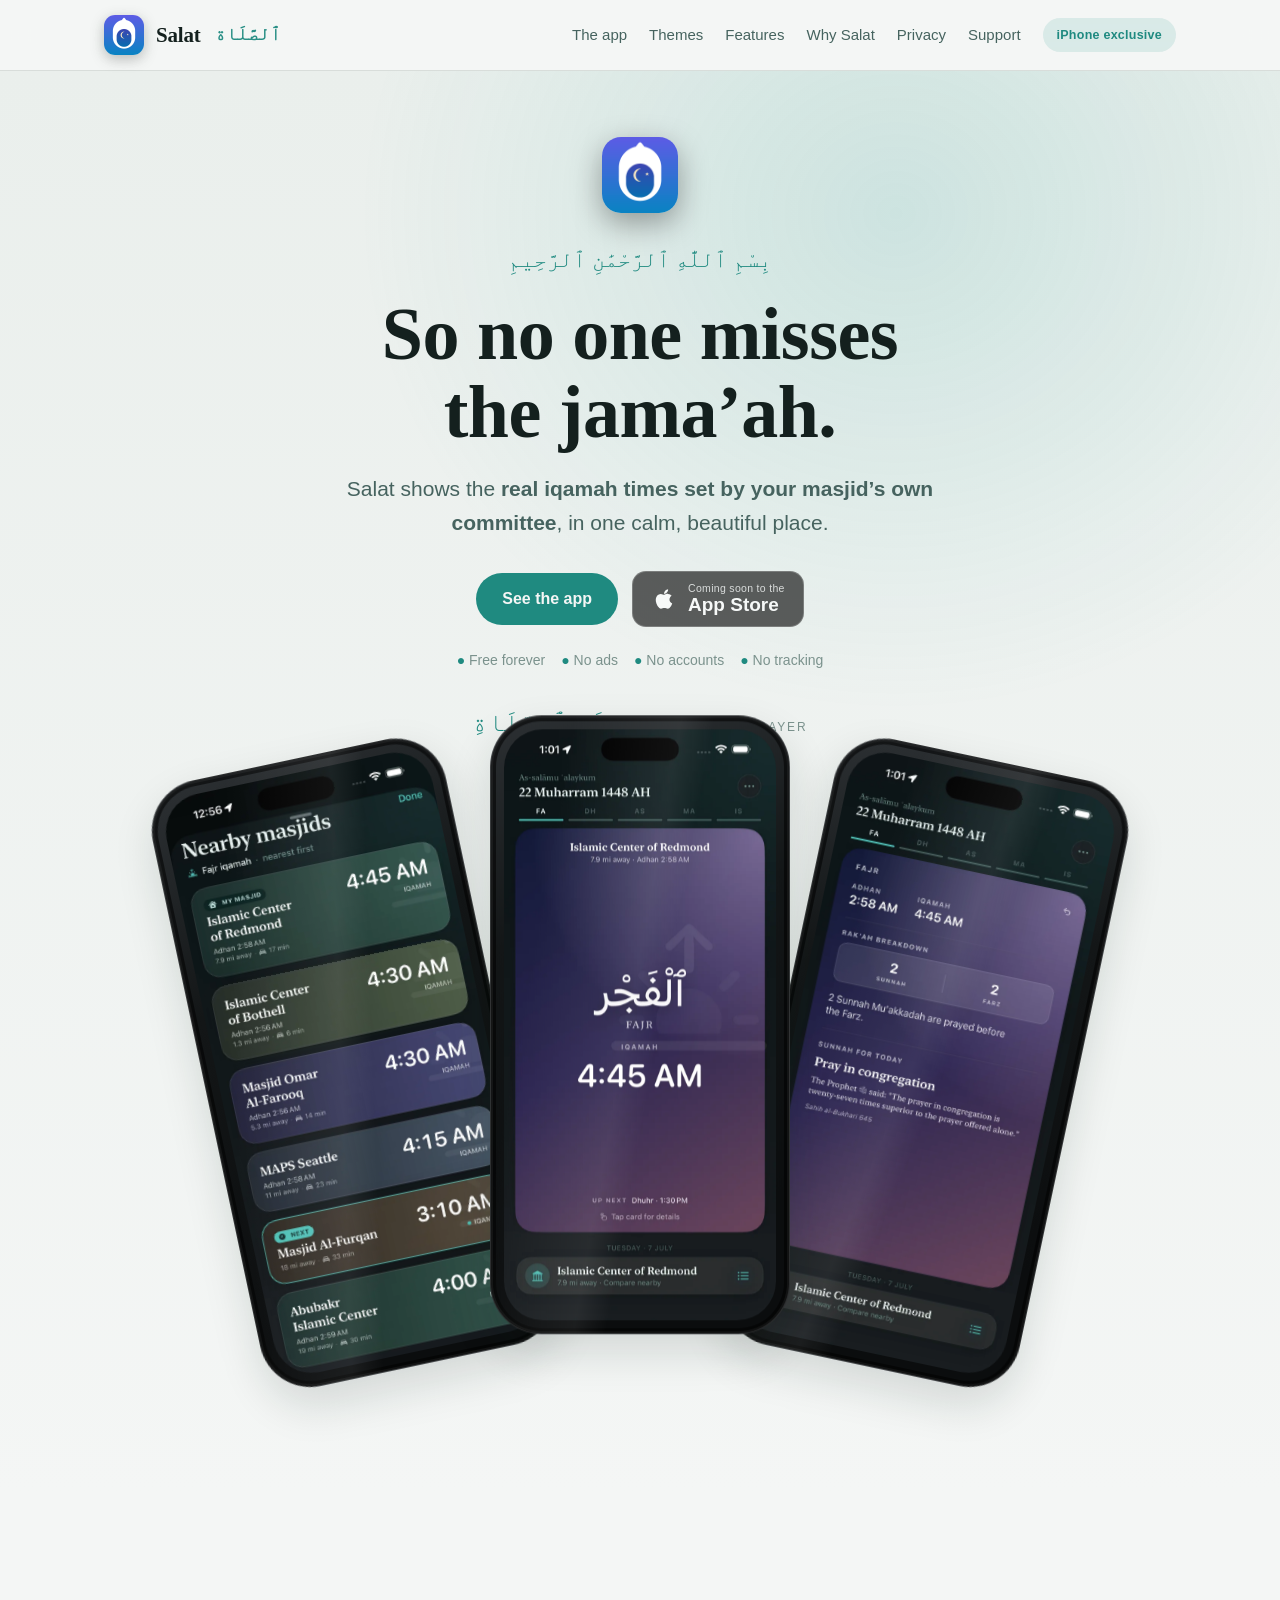
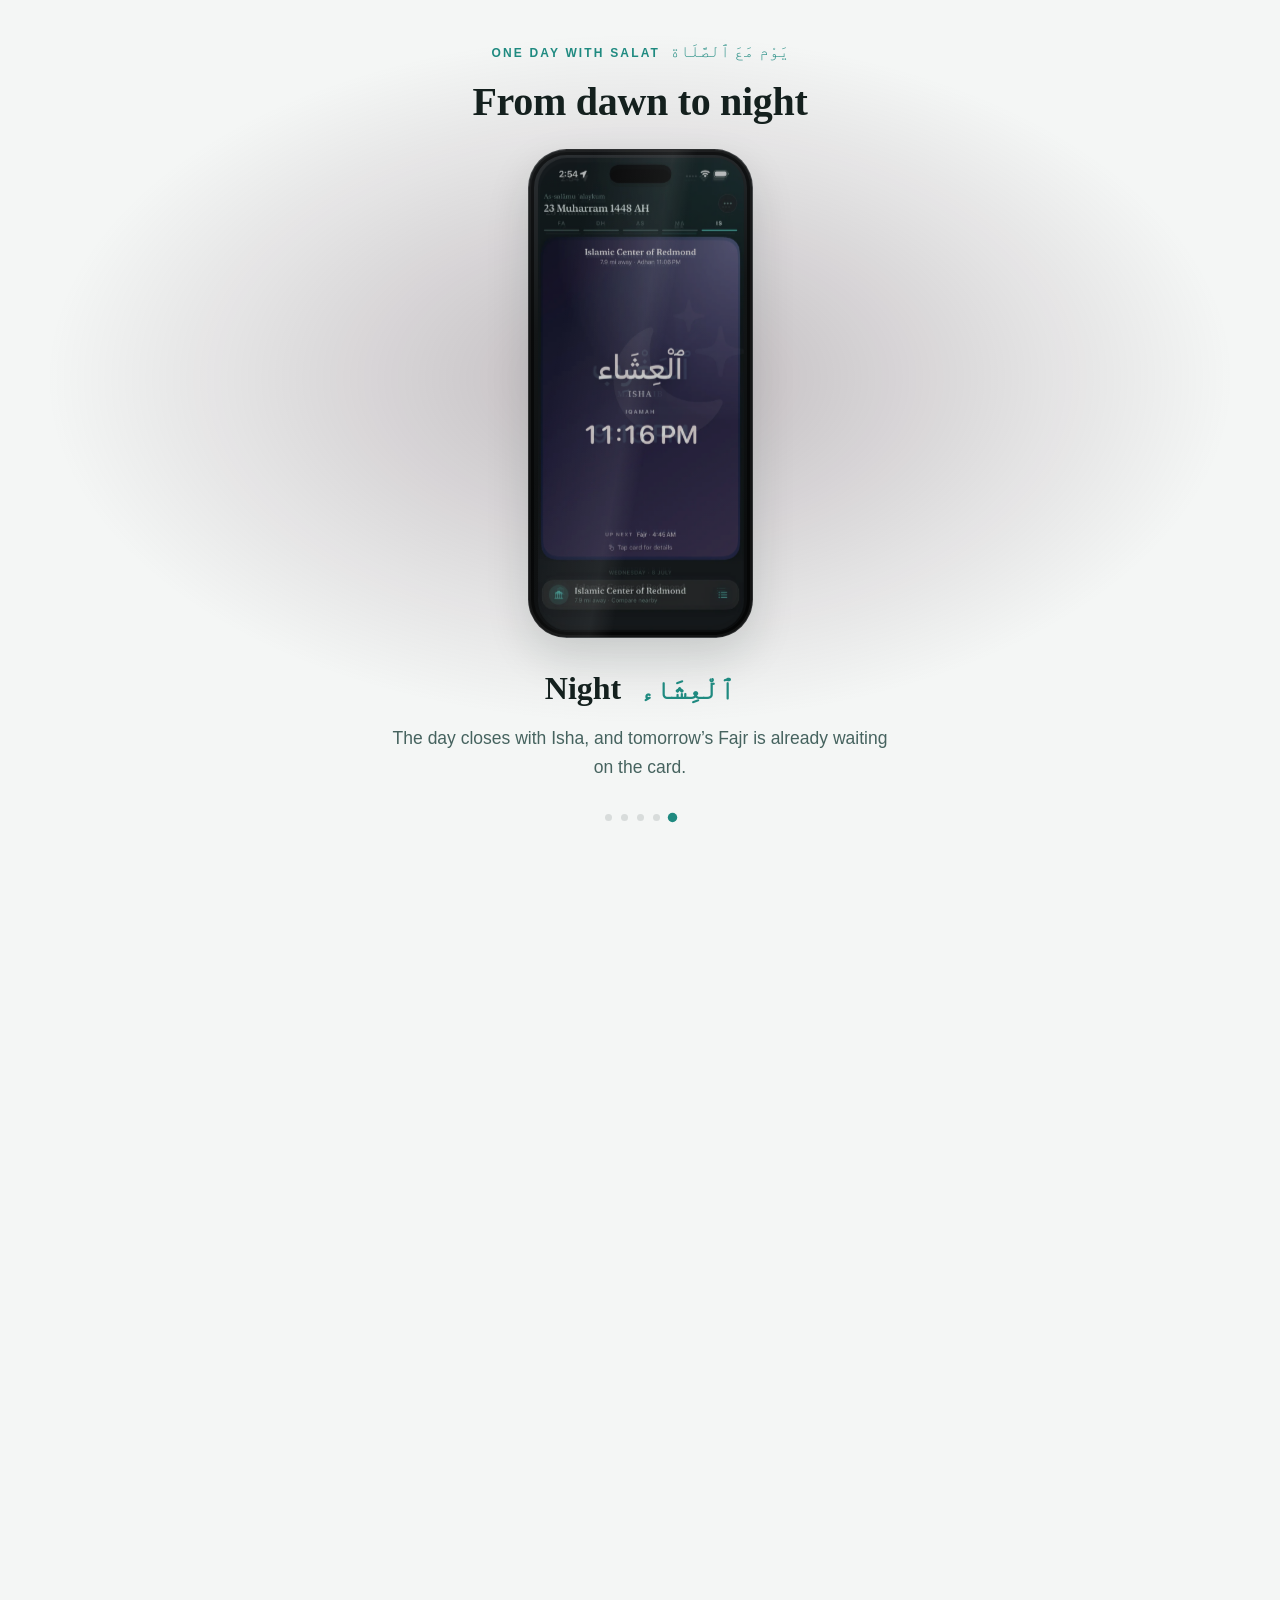
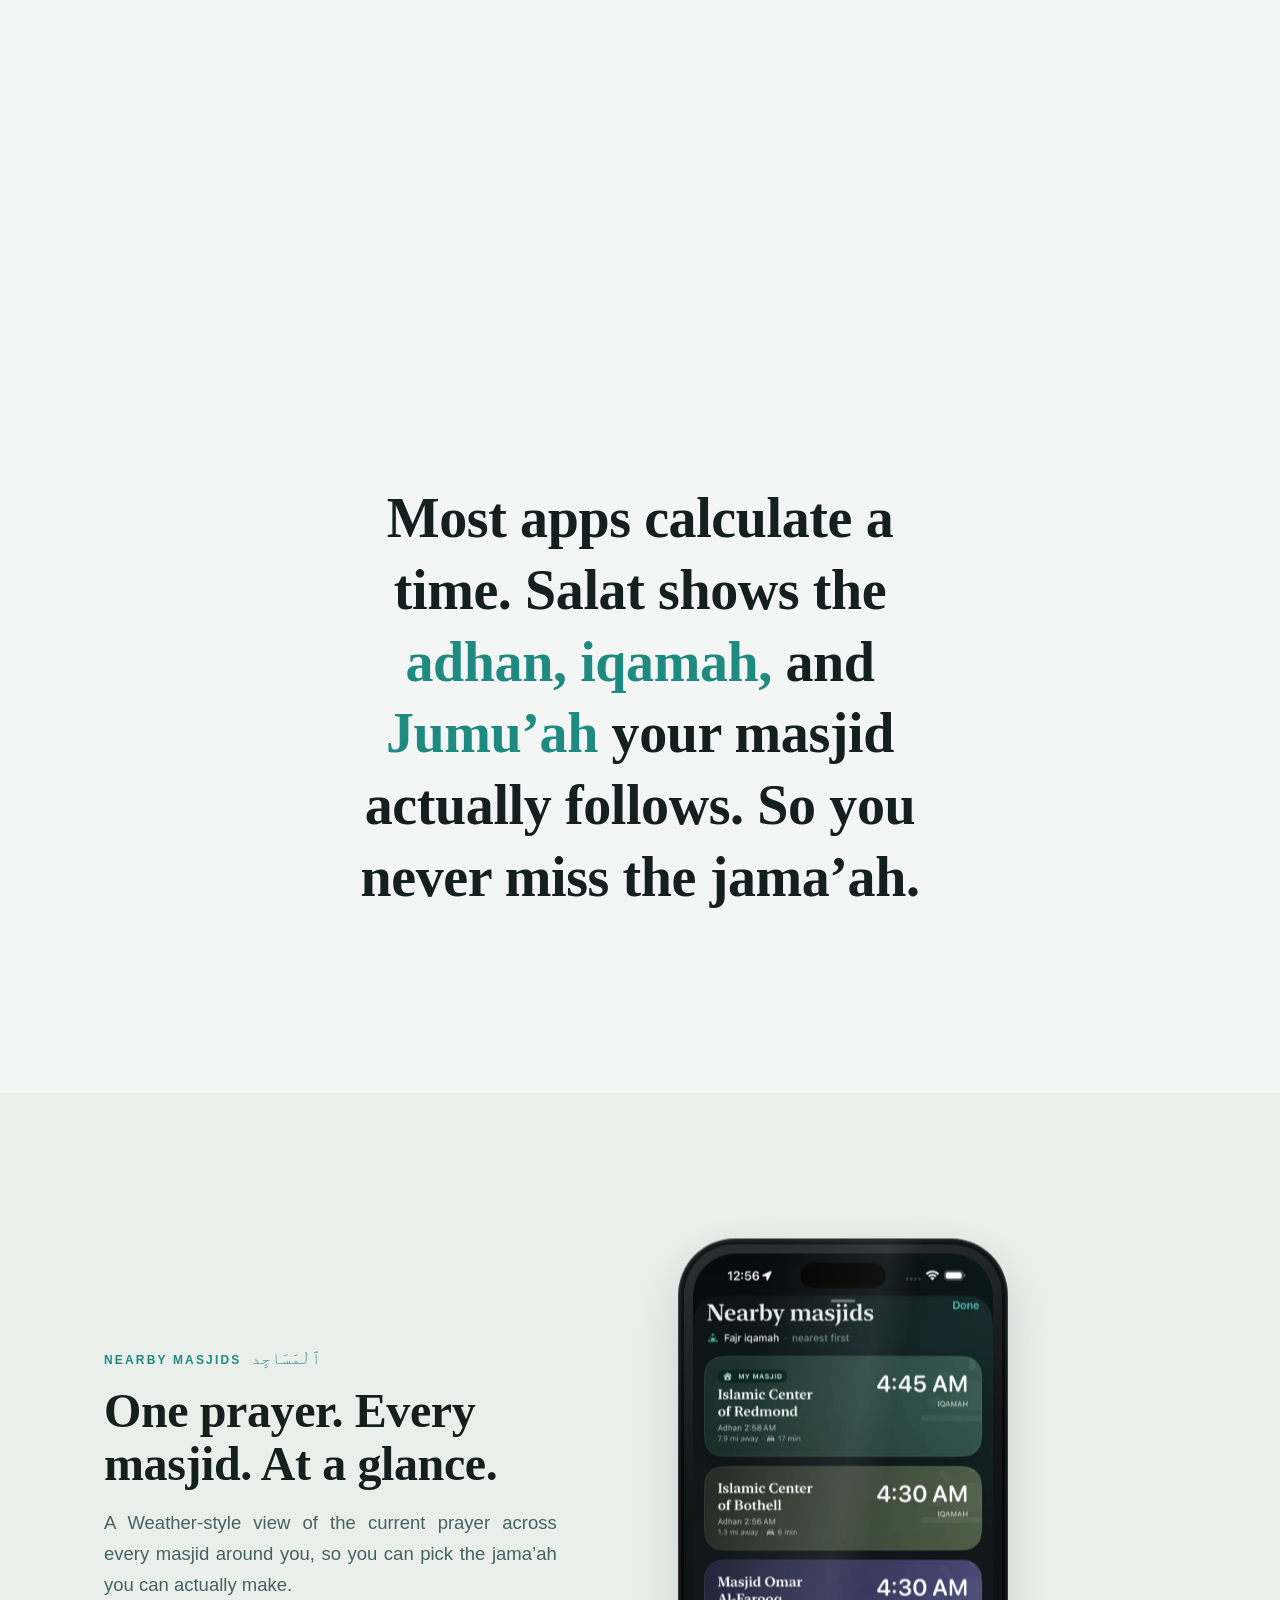
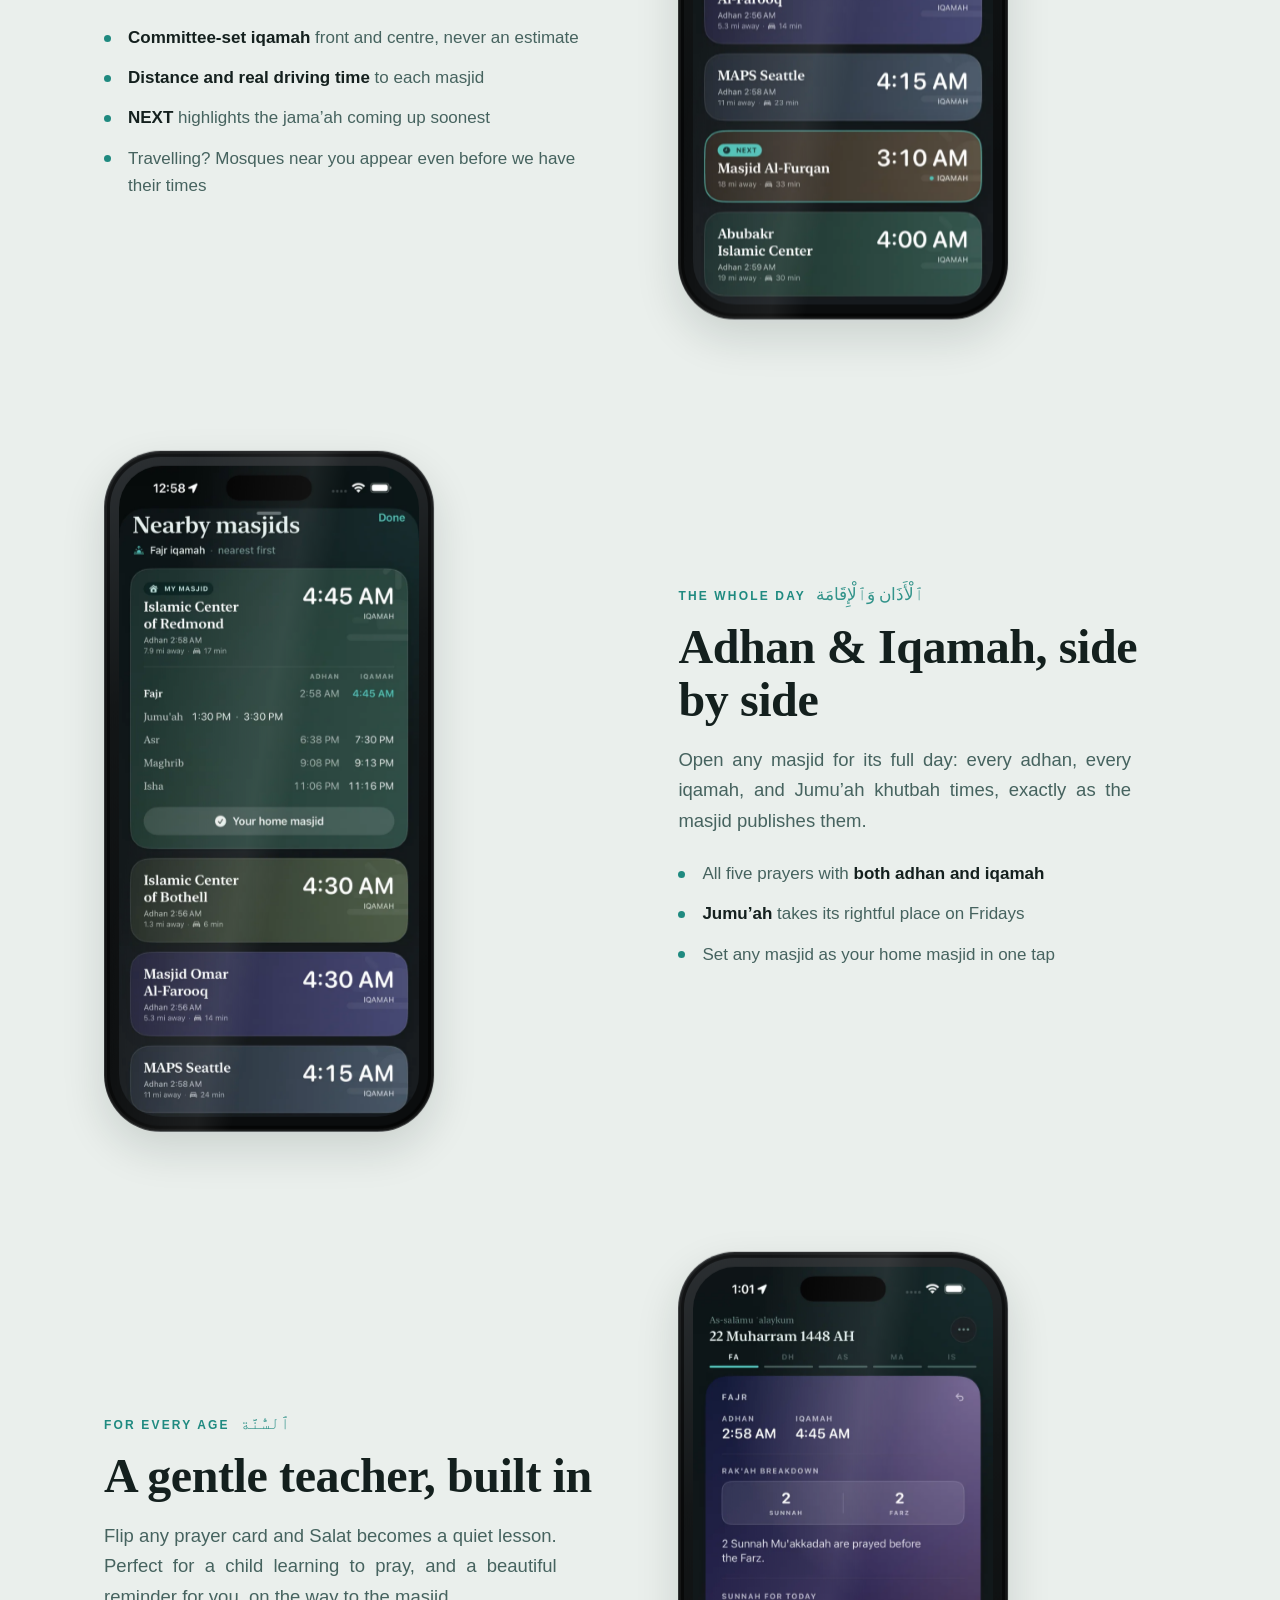
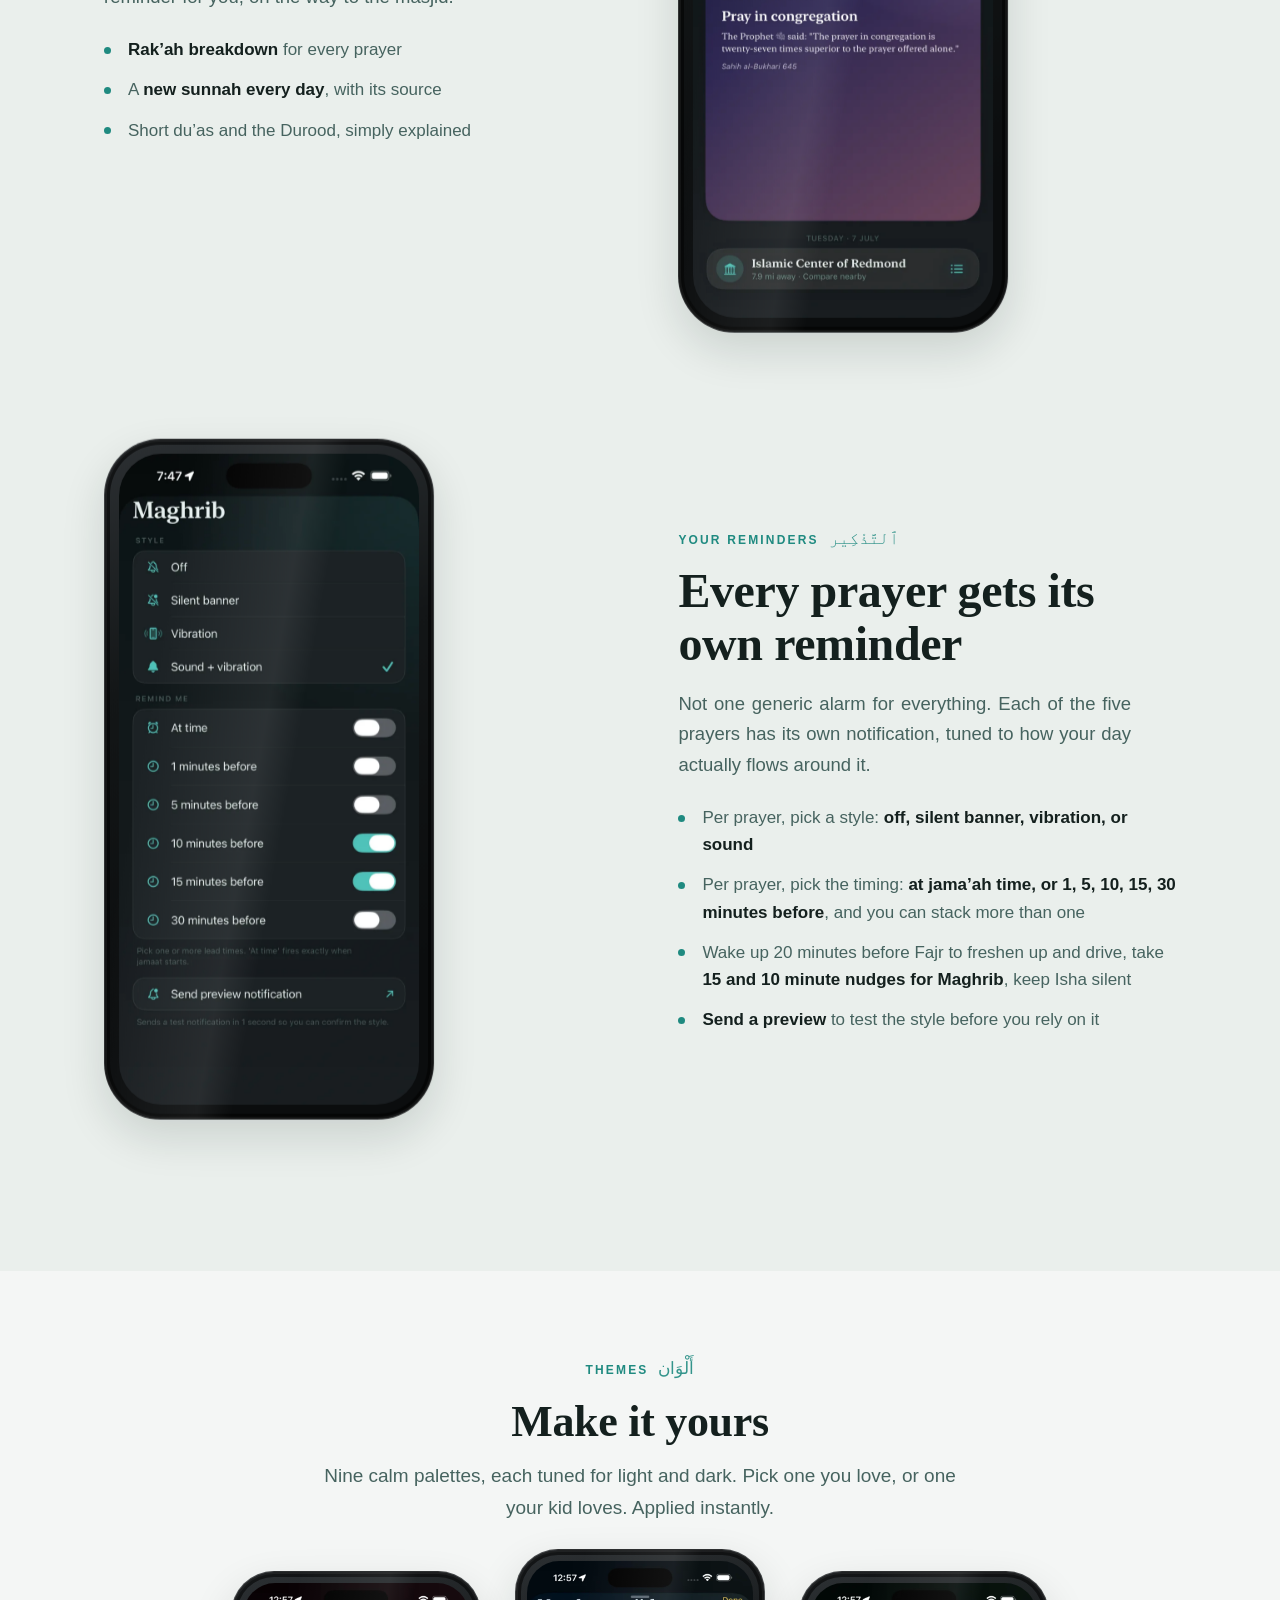
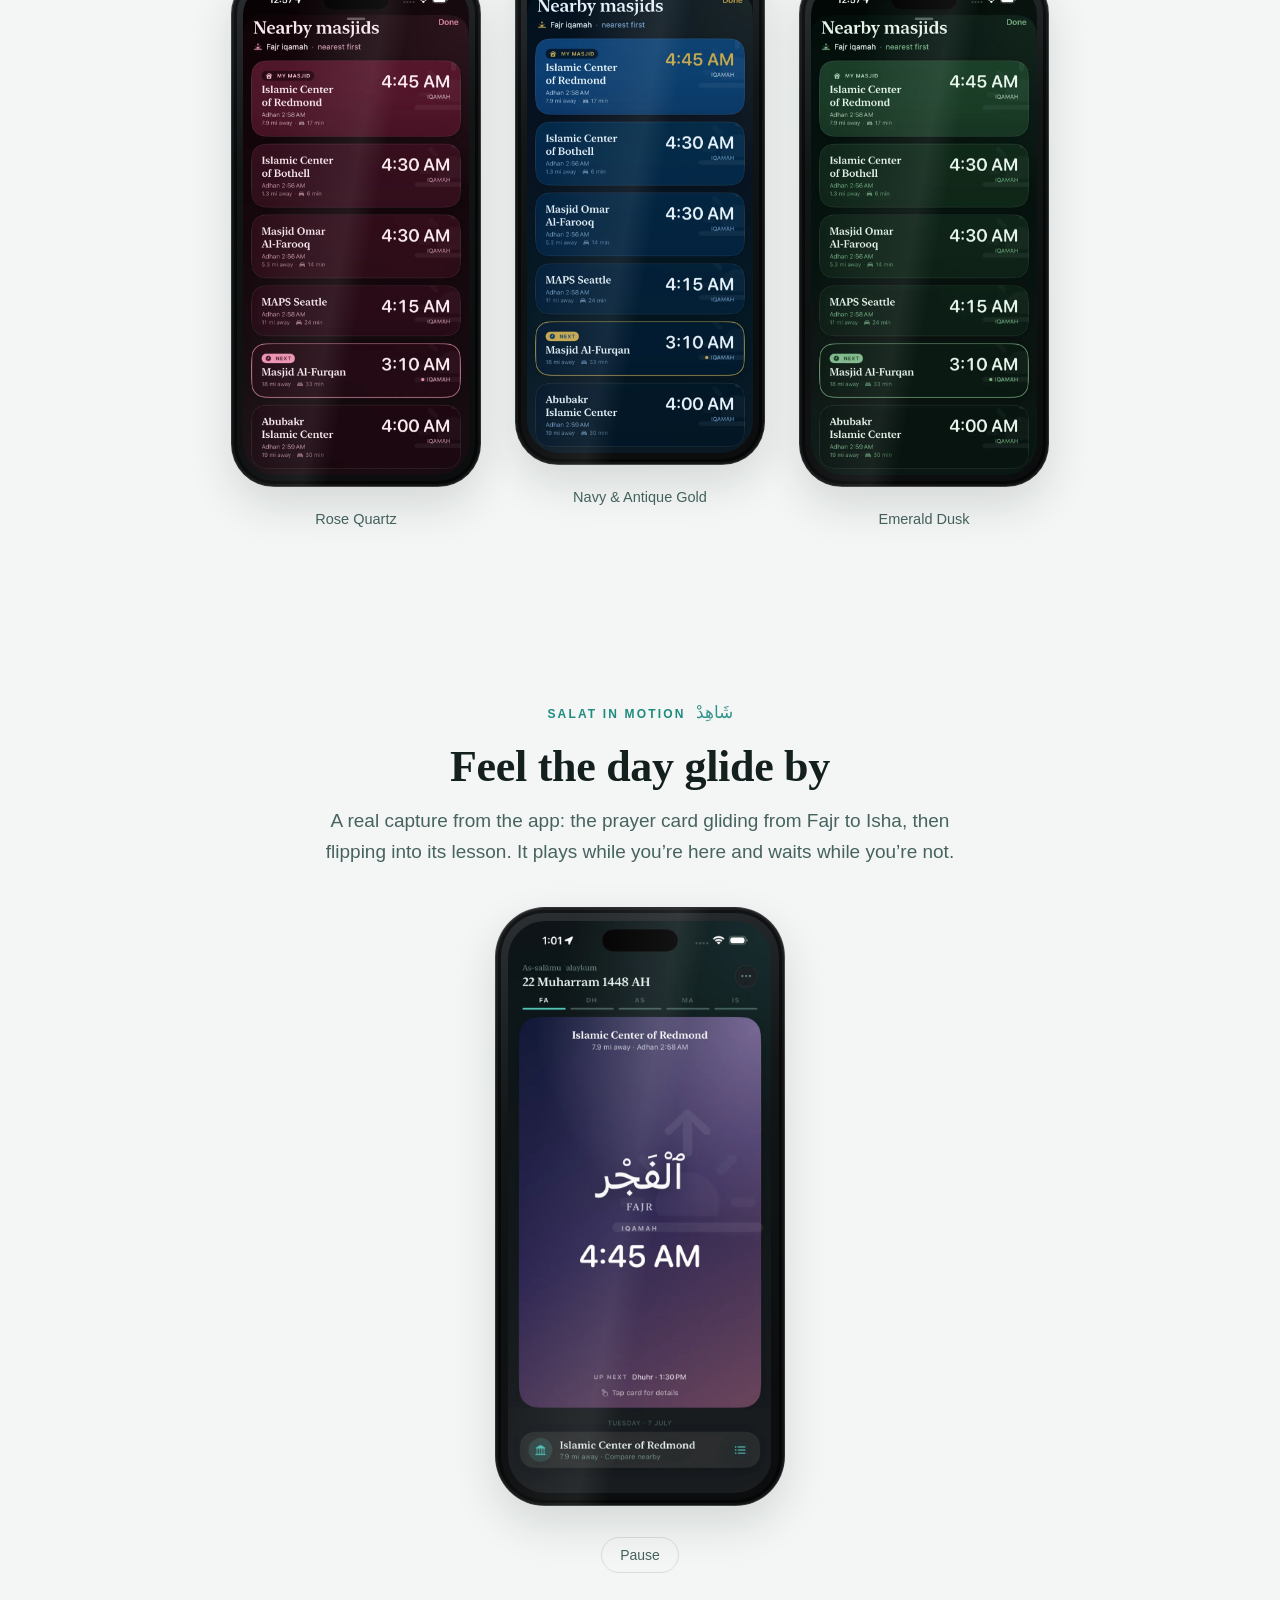
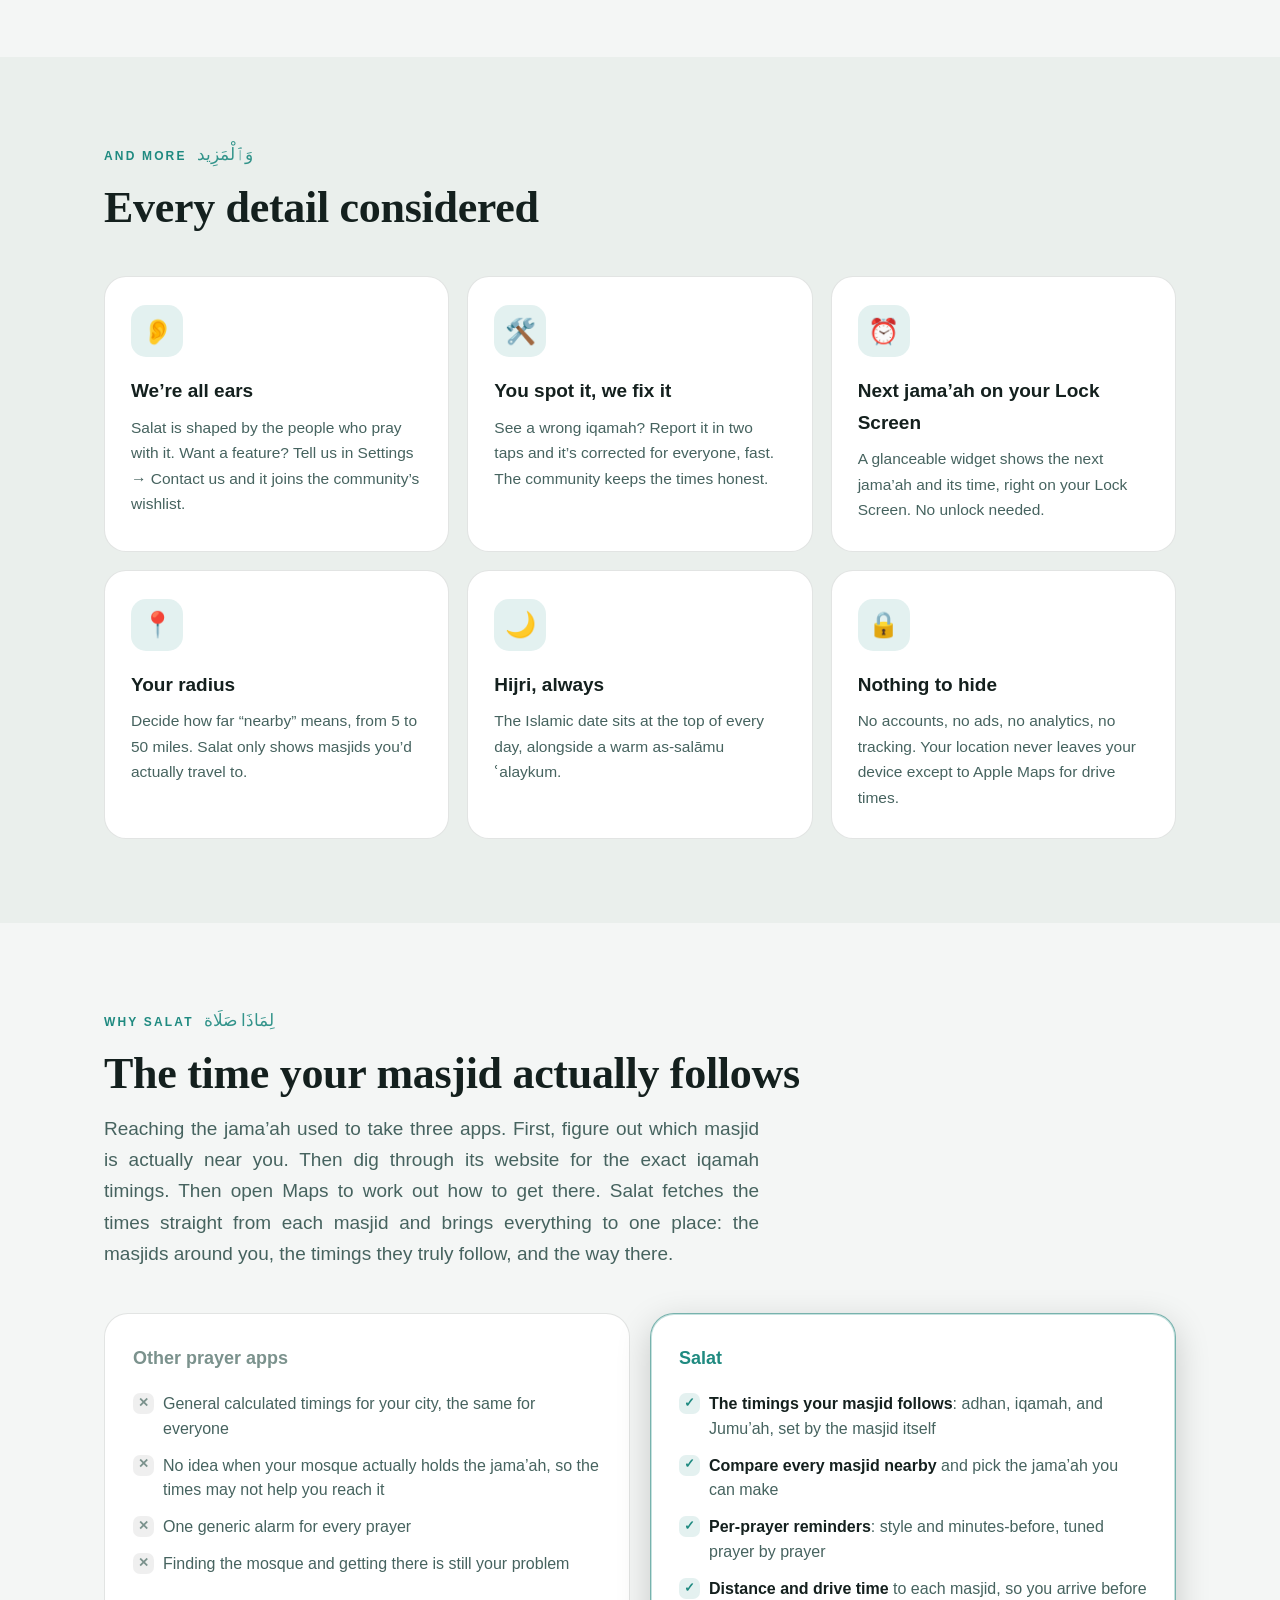
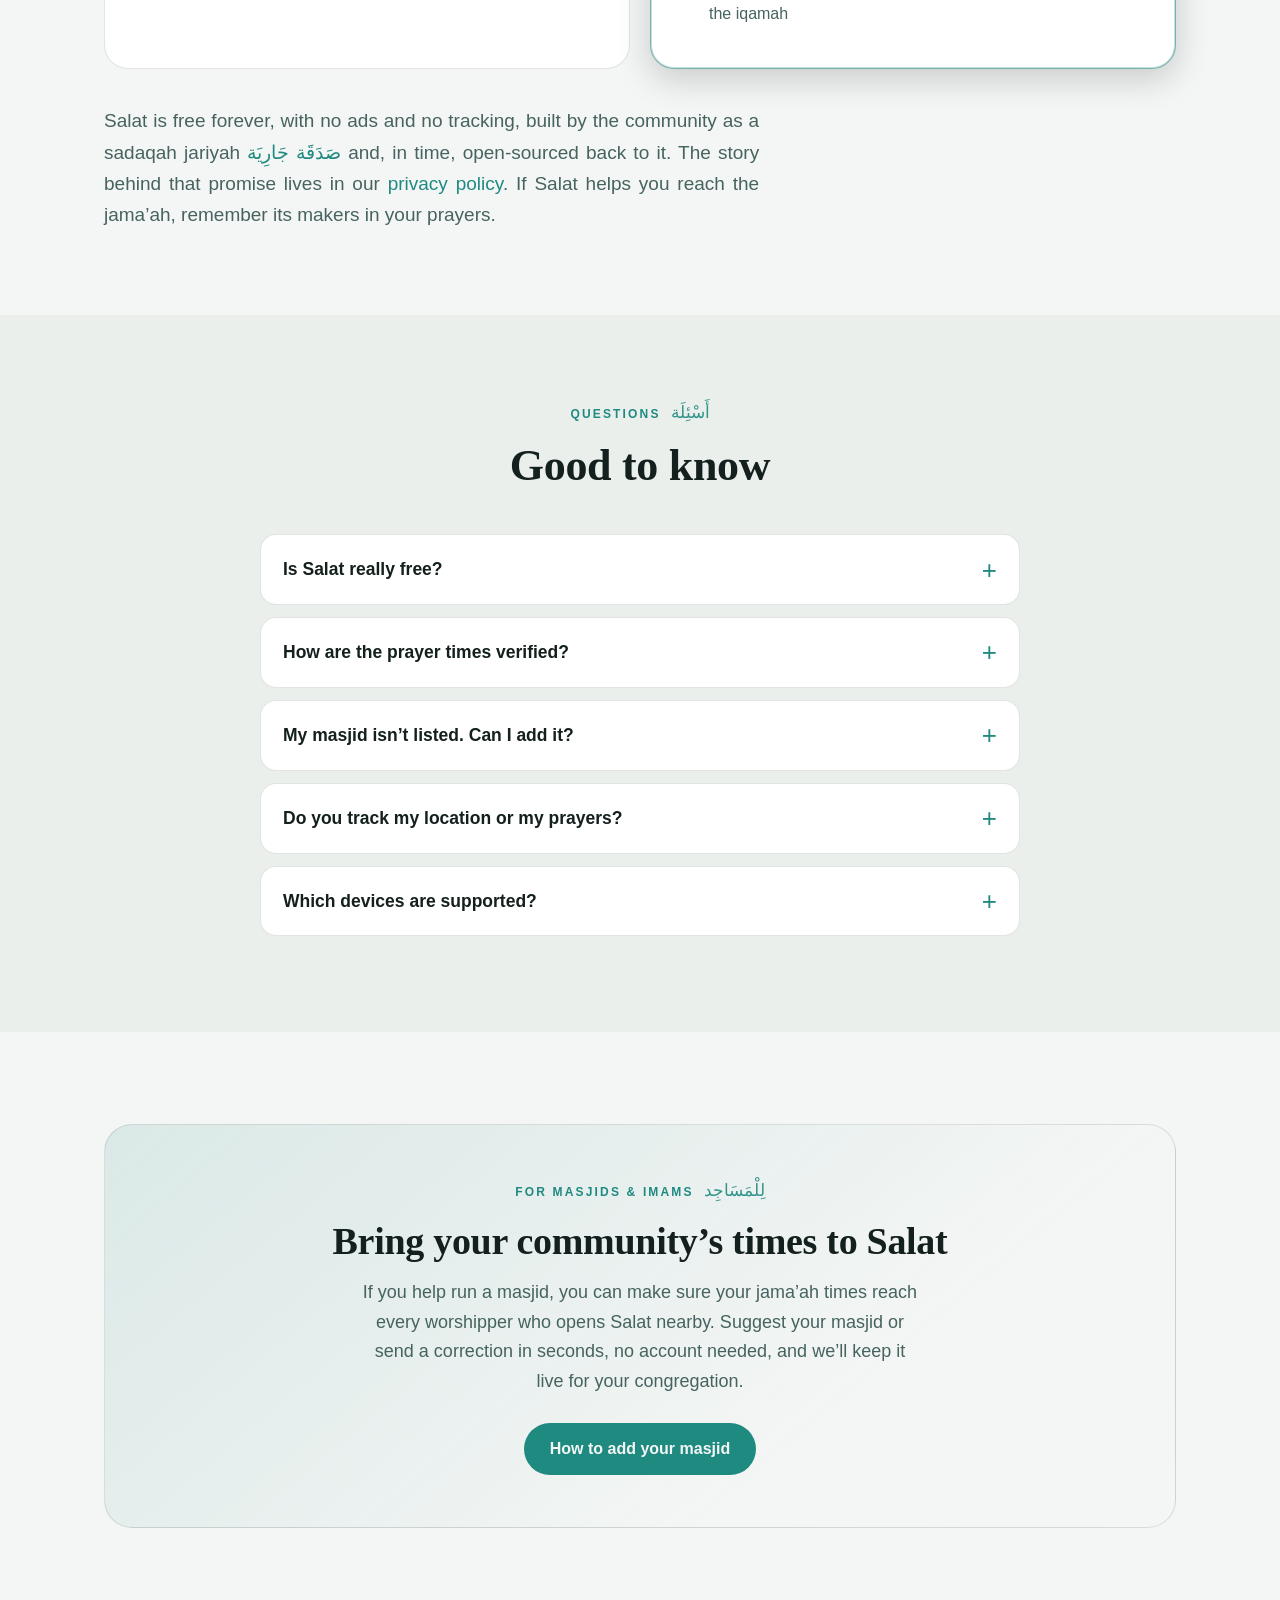
==== commit 812f2b1a: "Self-audit fixes: day-image regression, 96% lighter images, statement a11y - Fix day scrollytelling " ====
--- a/index.html
+++ b/index.html
@@ -63,9 +63,9 @@
     </div>
 
     <div class="hero-fan">
-      <div class="fan-slot fan-left"><div class="phone"><img src="assets/nearby-default.png" alt="Nearby masjids list comparing iqamah times" loading="eager"></div></div>
-      <div class="fan-slot fan-center"><div class="phone"><img src="assets/home.png" alt="Salat home screen showing the prayer card with the masjid's iqamah time" loading="eager"></div></div>
-      <div class="fan-slot fan-right"><div class="phone"><img src="assets/cardback.png" alt="Prayer card flipped to show rak'ah breakdown and the sunnah of the day" loading="eager"></div></div>
+      <div class="fan-slot fan-left"><div class="phone"><img src="assets/nearby-default.webp" alt="Nearby masjids list comparing iqamah times" loading="eager"></div></div>
+      <div class="fan-slot fan-center"><div class="phone"><img src="assets/home.webp" alt="Salat home screen showing the prayer card with the masjid's iqamah time" loading="eager"></div></div>
+      <div class="fan-slot fan-right"><div class="phone"><img src="assets/cardback.webp" alt="Prayer card flipped to show rak'ah breakdown and the sunnah of the day" loading="eager"></div></div>
     </div>
   </div>
 </header>
@@ -79,11 +79,11 @@
         <h2 class="serif">From dawn to night</h2>
       </div>
       <div class="phone day-phone">
-        <img class="day-img active" src="assets/home.png" alt="Fajr prayer card at dawn with the masjid's iqamah time">
-        <img class="day-img" src="assets/day-dhuhr.png" alt="Dhuhr prayer card at midday" loading="lazy">
-        <img class="day-img" src="assets/day-asr.png" alt="Asr prayer card in the afternoon" loading="lazy">
-        <img class="day-img" src="assets/day-maghrib.png" alt="Maghrib prayer card at sunset" loading="lazy">
-        <img class="day-img" src="assets/day-isha.png" alt="Isha prayer card at night" loading="lazy">
+        <img class="day-img active" src="assets/home.webp" alt="Fajr prayer card at dawn with the masjid's iqamah time">
+        <img class="day-img" src="assets/day-dhuhr.webp" alt="Dhuhr prayer card at midday" loading="lazy">
+        <img class="day-img" src="assets/day-asr.webp" alt="Asr prayer card in the afternoon" loading="lazy">
+        <img class="day-img" src="assets/day-maghrib.webp" alt="Maghrib prayer card at sunset" loading="lazy">
+        <img class="day-img" src="assets/day-isha.webp" alt="Isha prayer card at night" loading="lazy">
       </div>
       <div class="day-caption">
         <div class="cap active"><h3 class="serif">Dawn <span class="ar serif" lang="ar" dir="rtl">ٱلْفَجْر</span></h3><p>The day begins with Fajr. One glance and you know the iqamah at your masjid, before the sky turns light.</p></div>
@@ -117,7 +117,7 @@
           <li>Travelling? Mosques near you appear even before we have their times</li>
         </ul>
       </div>
-      <div class="shot"><div class="phone"><img src="assets/nearby-default.png" alt="Nearby masjids list comparing Fajr iqamah times with distance and drive time" loading="lazy"></div></div>
+      <div class="shot"><div class="phone"><img src="assets/nearby-default.webp" alt="Nearby masjids list comparing Fajr iqamah times with distance and drive time" loading="lazy"></div></div>
     </div>
 
     <div class="showcase flip reveal">
@@ -131,7 +131,7 @@
           <li>Set any masjid as your home masjid in one tap</li>
         </ul>
       </div>
-      <div class="shot"><div class="phone"><img src="assets/expanded.png" alt="Expanded masjid card showing adhan and iqamah columns for all prayers including Jumu'ah" loading="lazy"></div></div>
+      <div class="shot"><div class="phone"><img src="assets/expanded.webp" alt="Expanded masjid card showing adhan and iqamah columns for all prayers including Jumu'ah" loading="lazy"></div></div>
     </div>
 
     <div class="showcase reveal">
@@ -145,7 +145,7 @@
           <li>Short du&rsquo;as and the Durood, simply explained</li>
         </ul>
       </div>
-      <div class="shot"><div class="phone"><img src="assets/cardback.png" alt="Prayer card back showing rak'ah breakdown and the sunnah of the day with hadith reference" loading="lazy"></div></div>
+      <div class="shot"><div class="phone"><img src="assets/cardback.webp" alt="Prayer card back showing rak'ah breakdown and the sunnah of the day with hadith reference" loading="lazy"></div></div>
     </div>
 
     <div class="showcase flip reveal">
@@ -160,7 +160,7 @@
           <li><strong>Send a preview</strong> to test the style before you rely on it</li>
         </ul>
       </div>
-      <div class="shot"><div class="phone"><img src="assets/notif-detail.png" alt="Maghrib notification settings with sound style selected and 10 and 15 minutes-before reminders switched on" loading="lazy"></div></div>
+      <div class="shot"><div class="phone"><img src="assets/notif-detail.webp" alt="Maghrib notification settings with sound style selected and 10 and 15 minutes-before reminders switched on" loading="lazy"></div></div>
     </div>
   </div>
 </section>
@@ -172,9 +172,9 @@
     <p class="lede">Nine calm palettes, each tuned for light and dark. Pick one you love, or one your kid loves. Applied instantly.</p>
 
     <div class="themes-strip reveal stagger">
-      <figure class="t"><div class="phone"><img src="assets/nearby-rose.png" alt="Nearby masjids in the Rose Quartz theme" loading="lazy"></div><figcaption>Rose Quartz</figcaption></figure>
-      <figure class="t mid"><div class="phone"><img src="assets/nearby-navy.png" alt="Nearby masjids in the Navy and Antique Gold theme" loading="lazy"></div><figcaption>Navy &amp; Antique Gold</figcaption></figure>
-      <figure class="t"><div class="phone"><img src="assets/nearby-emerald.png" alt="Nearby masjids in the Emerald Dusk theme" loading="lazy"></div><figcaption>Emerald Dusk</figcaption></figure>
+      <figure class="t"><div class="phone"><img src="assets/nearby-rose.webp" alt="Nearby masjids in the Rose Quartz theme" loading="lazy"></div><figcaption>Rose Quartz</figcaption></figure>
+      <figure class="t mid"><div class="phone"><img src="assets/nearby-navy.webp" alt="Nearby masjids in the Navy and Antique Gold theme" loading="lazy"></div><figcaption>Navy &amp; Antique Gold</figcaption></figure>
+      <figure class="t"><div class="phone"><img src="assets/nearby-emerald.webp" alt="Nearby masjids in the Emerald Dusk theme" loading="lazy"></div><figcaption>Emerald Dusk</figcaption></figure>
     </div>
   </div>
 </section>
@@ -184,7 +184,7 @@
     <div class="kicker">Salat in motion <span class="ar serif" lang="ar" dir="rtl">شَاهِدْ</span></div>
     <h2 class="serif">Feel the day glide by</h2>
     <p class="lede">A real capture from the app: the prayer card gliding from Fajr to Isha, then flipping into its lesson. It plays while you&rsquo;re here and waits while you&rsquo;re not.</p>
-    <div class="phone"><video id="demoVideo" src="assets/demo.mp4" poster="assets/home.png" muted loop playsinline preload="metadata" aria-label="Screen capture of Salat gliding through the day's prayer cards and flipping to the teaching face"></video></div>
+    <div class="phone"><video id="demoVideo" src="assets/demo.mp4" poster="assets/home.webp" muted loop playsinline preload="metadata" aria-label="Screen capture of Salat gliding through the day's prayer cards and flipping to the teaching face"></video></div>
     <div><button class="motion-ctl" id="motionCtl" aria-label="Pause video">Pause</button></div>
   </div>
 </section>
@@ -349,6 +349,7 @@
 document.querySelectorAll(".reveal, .stagger").forEach((el) => io.observe(el));
 
 const stText = document.getElementById("statementText");
+stText.setAttribute("aria-label", stText.textContent.replace(/\s+/g, " ").trim());
 stText.innerHTML = stText.innerHTML.split(/(<span class="a">.*?<\/span>)/g).map(part => {
   if (part.startsWith('<span class="a">')) {
     const inner = part.replace('<span class="a">', "").replace("</span>", "");
--- a/style.css
+++ b/style.css
@@ -455,8 +455,10 @@
   z-index: 2;
 }
 .day-phone .day-img {
-  position: absolute; inset: calc(var(--pw) * 0.043);
-  width: auto; height: auto;
+  position: absolute;
+  left: calc(var(--pw) * 0.043); top: calc(var(--pw) * 0.043);
+  width: calc(100% - var(--pw) * 0.086);
+  height: calc(100% - var(--pw) * 0.086);
   object-fit: cover; border-radius: calc(var(--pw) * 0.129);
   opacity: 0;
   will-change: opacity, transform;
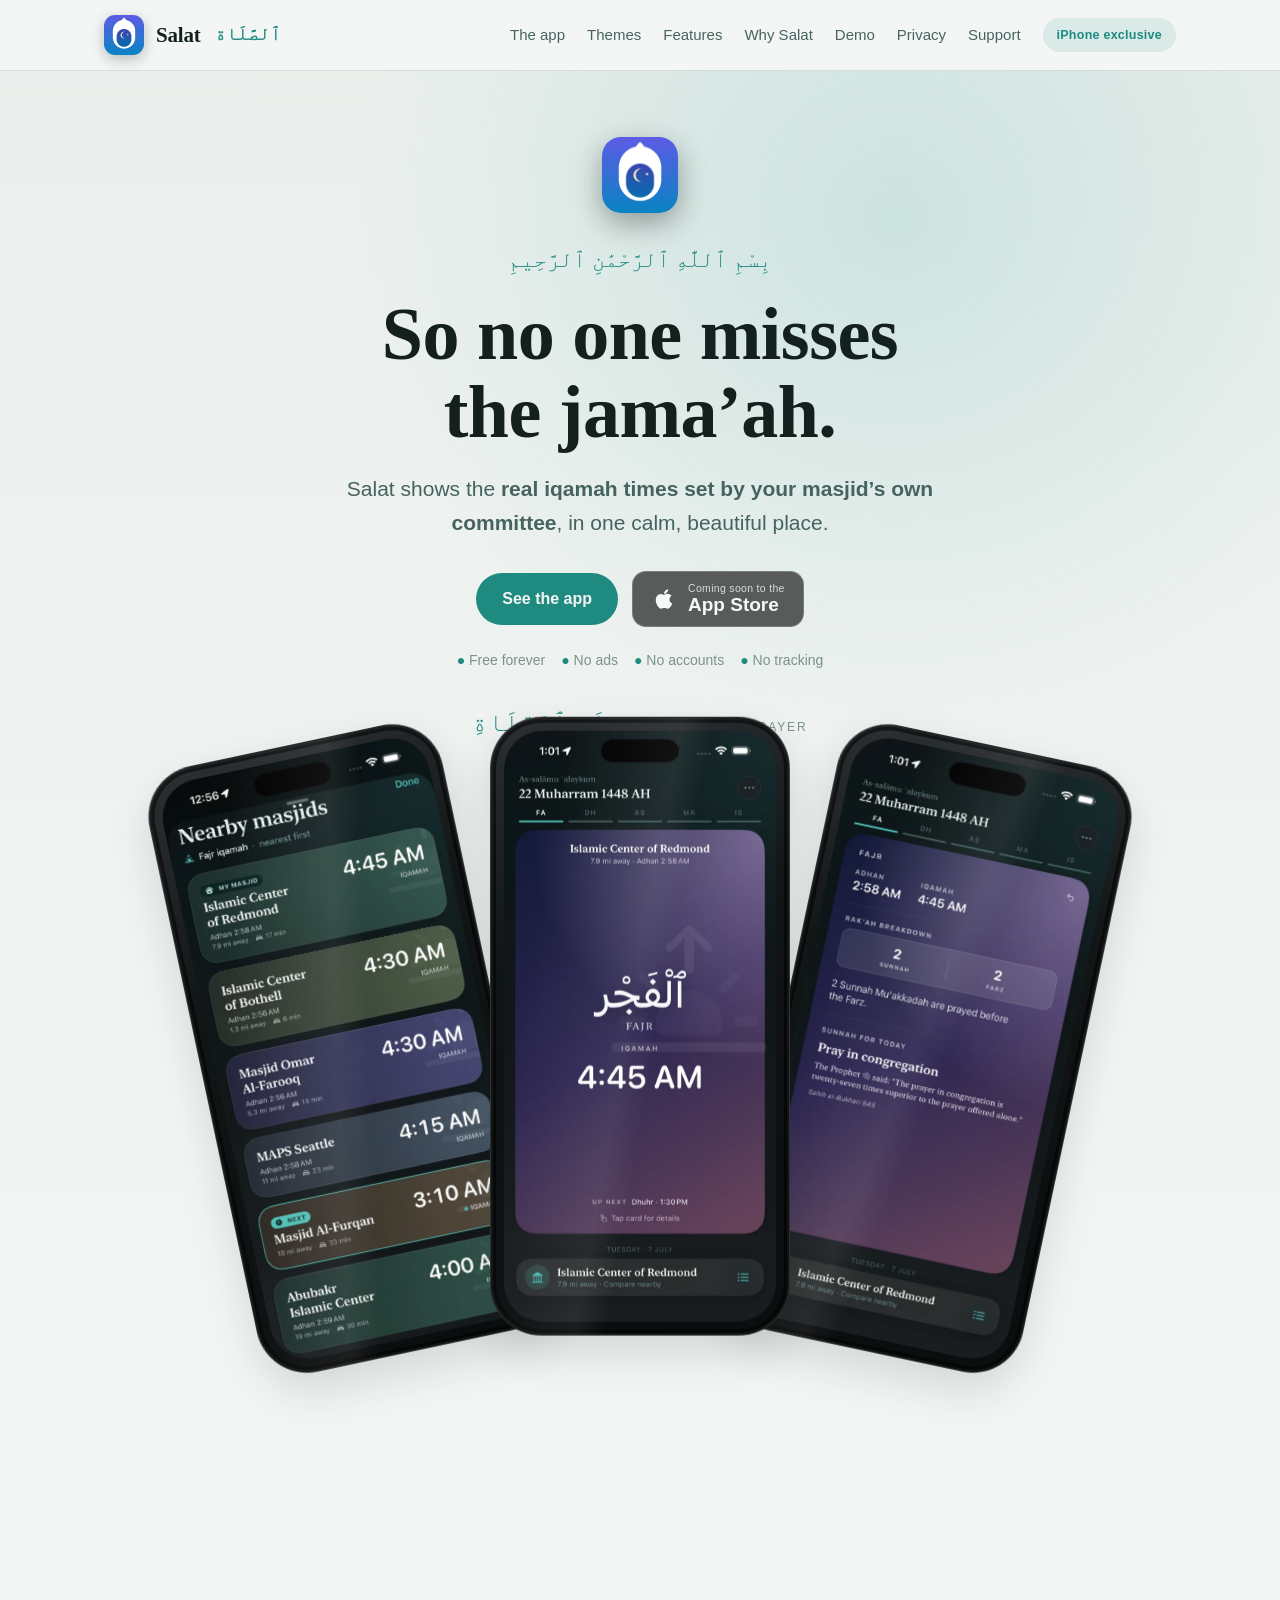
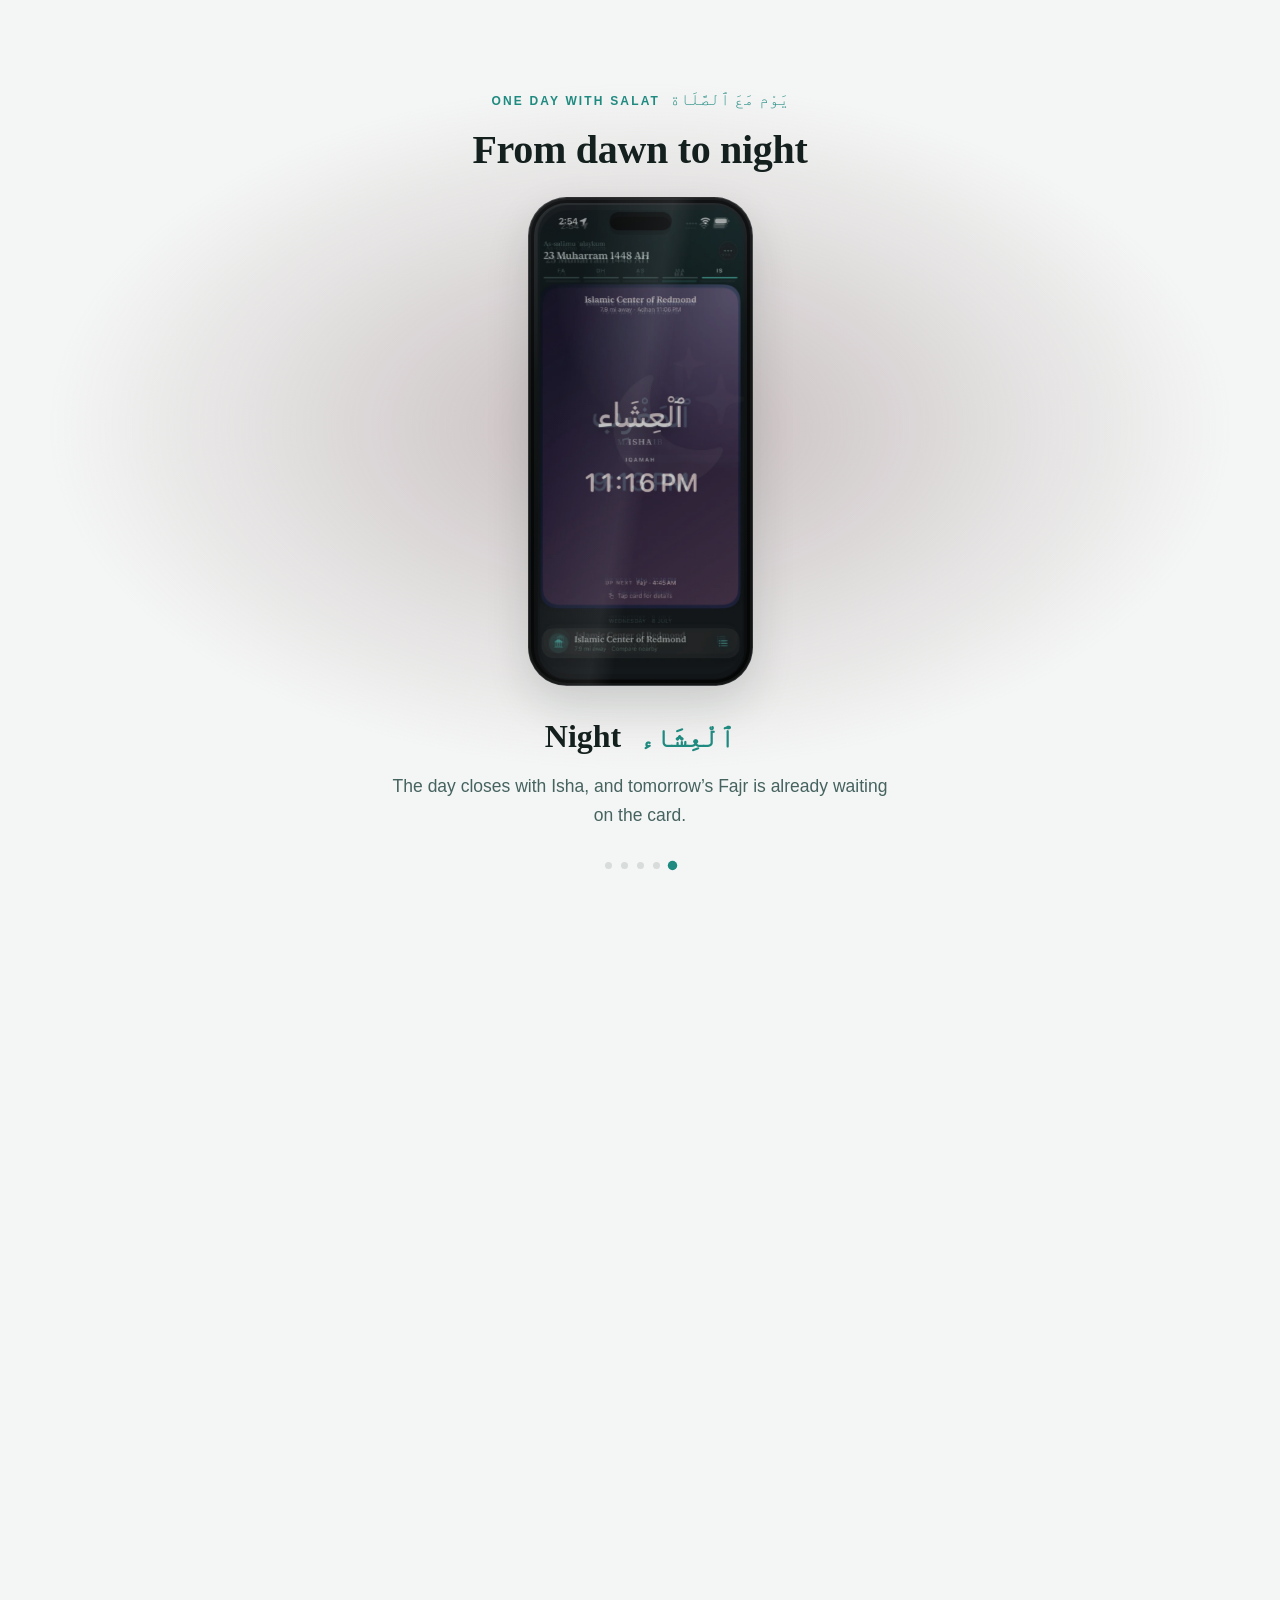
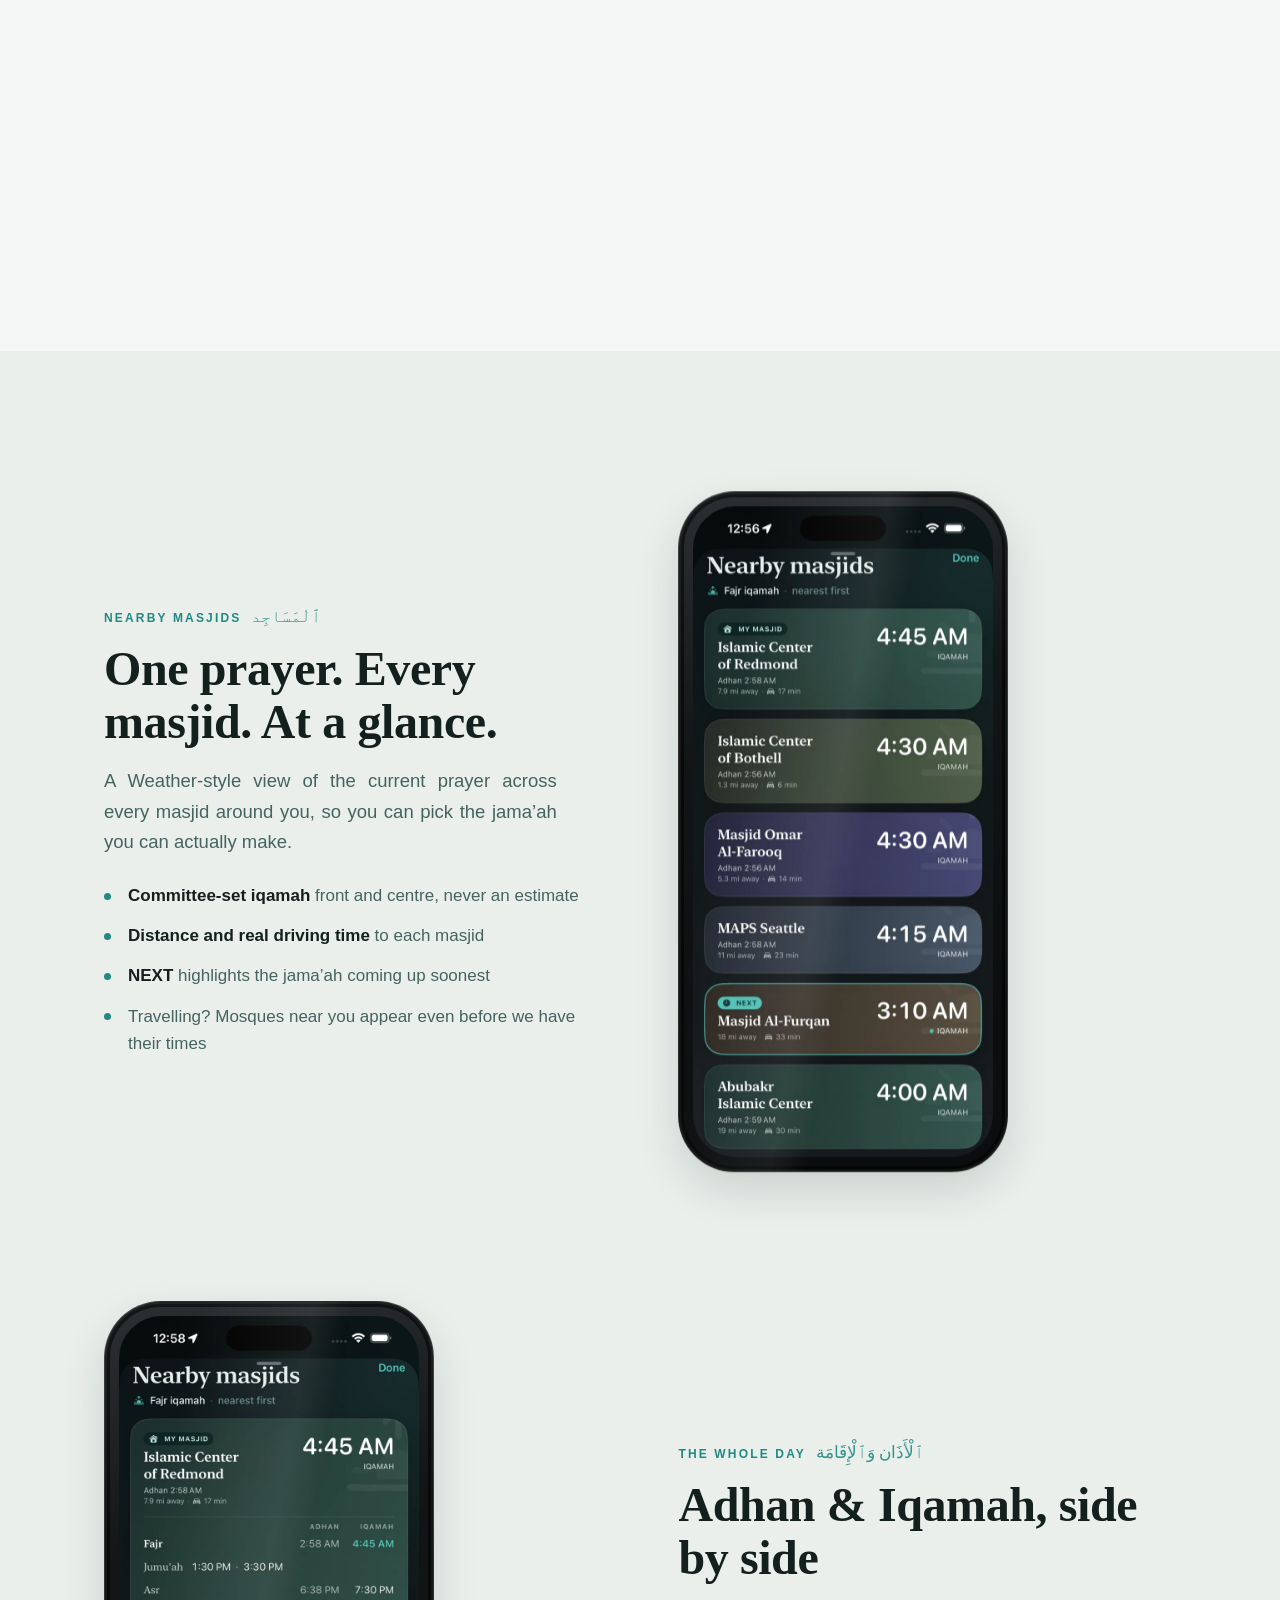
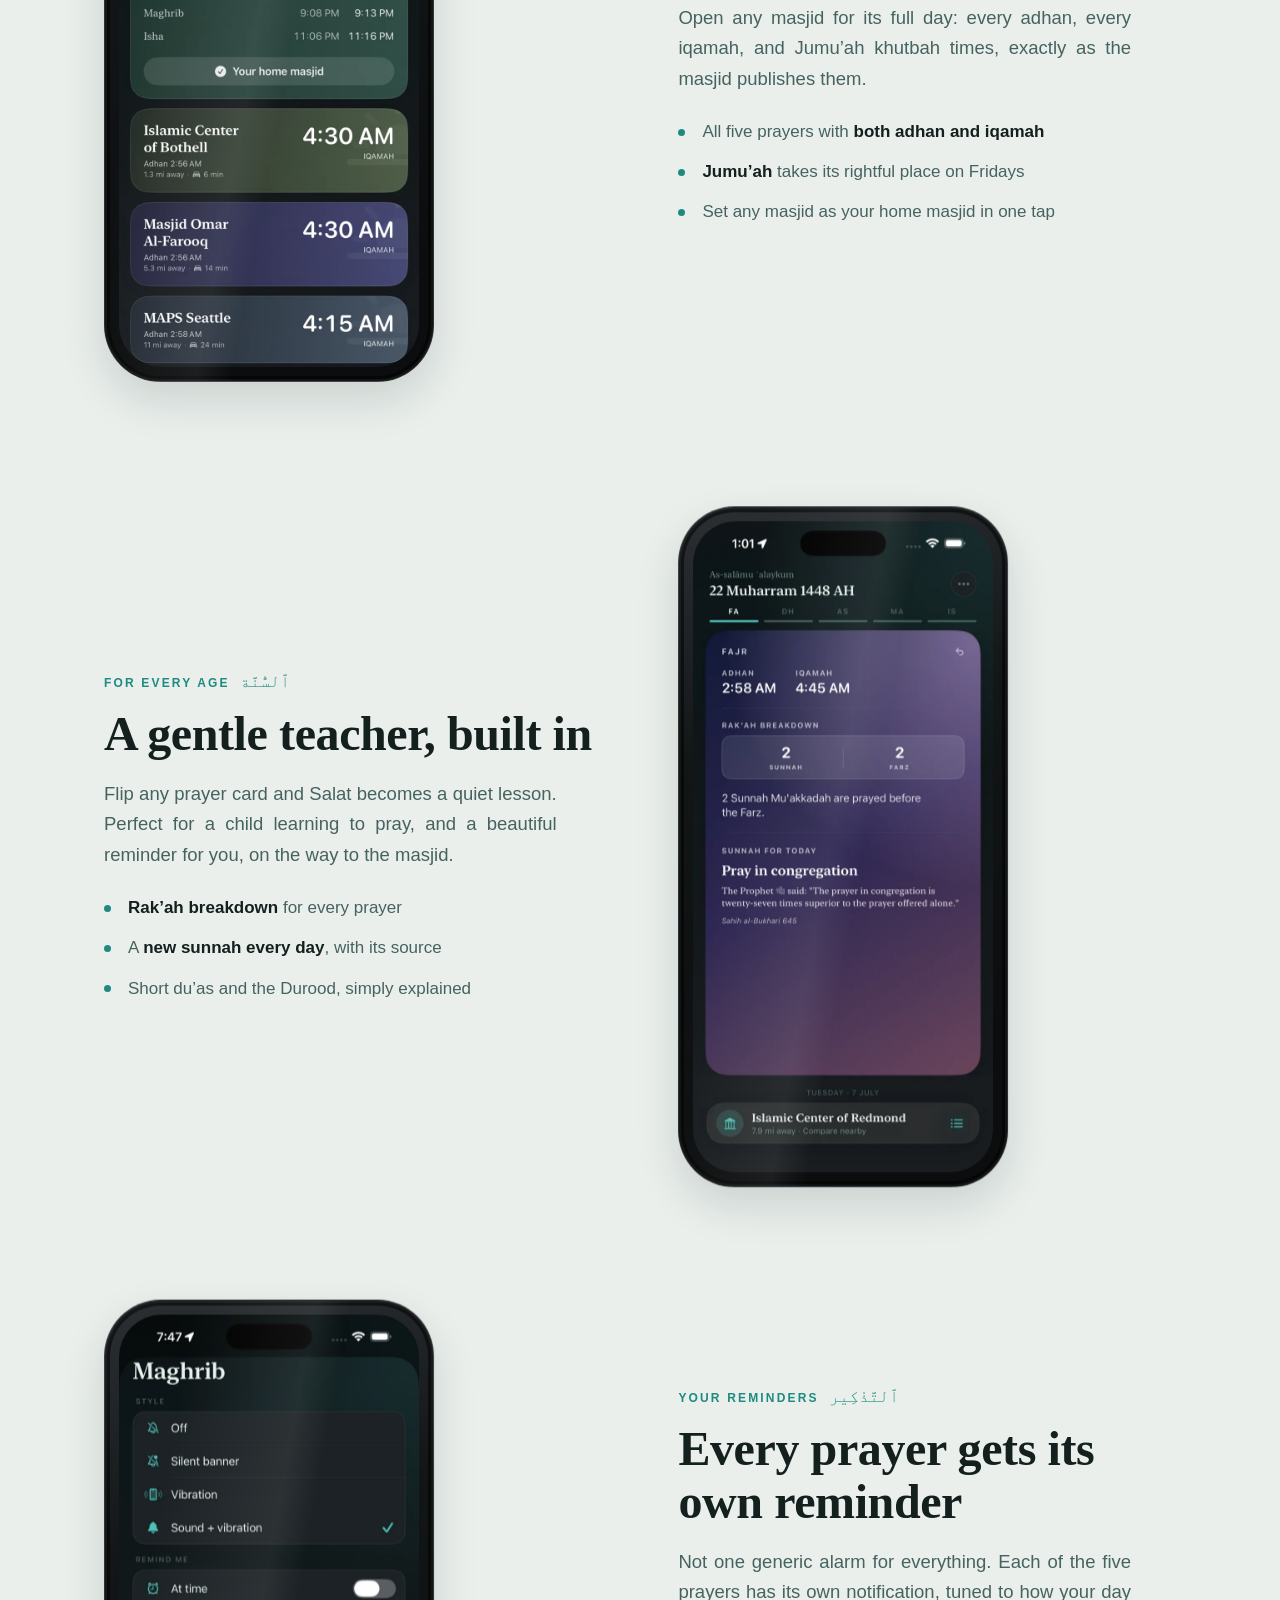
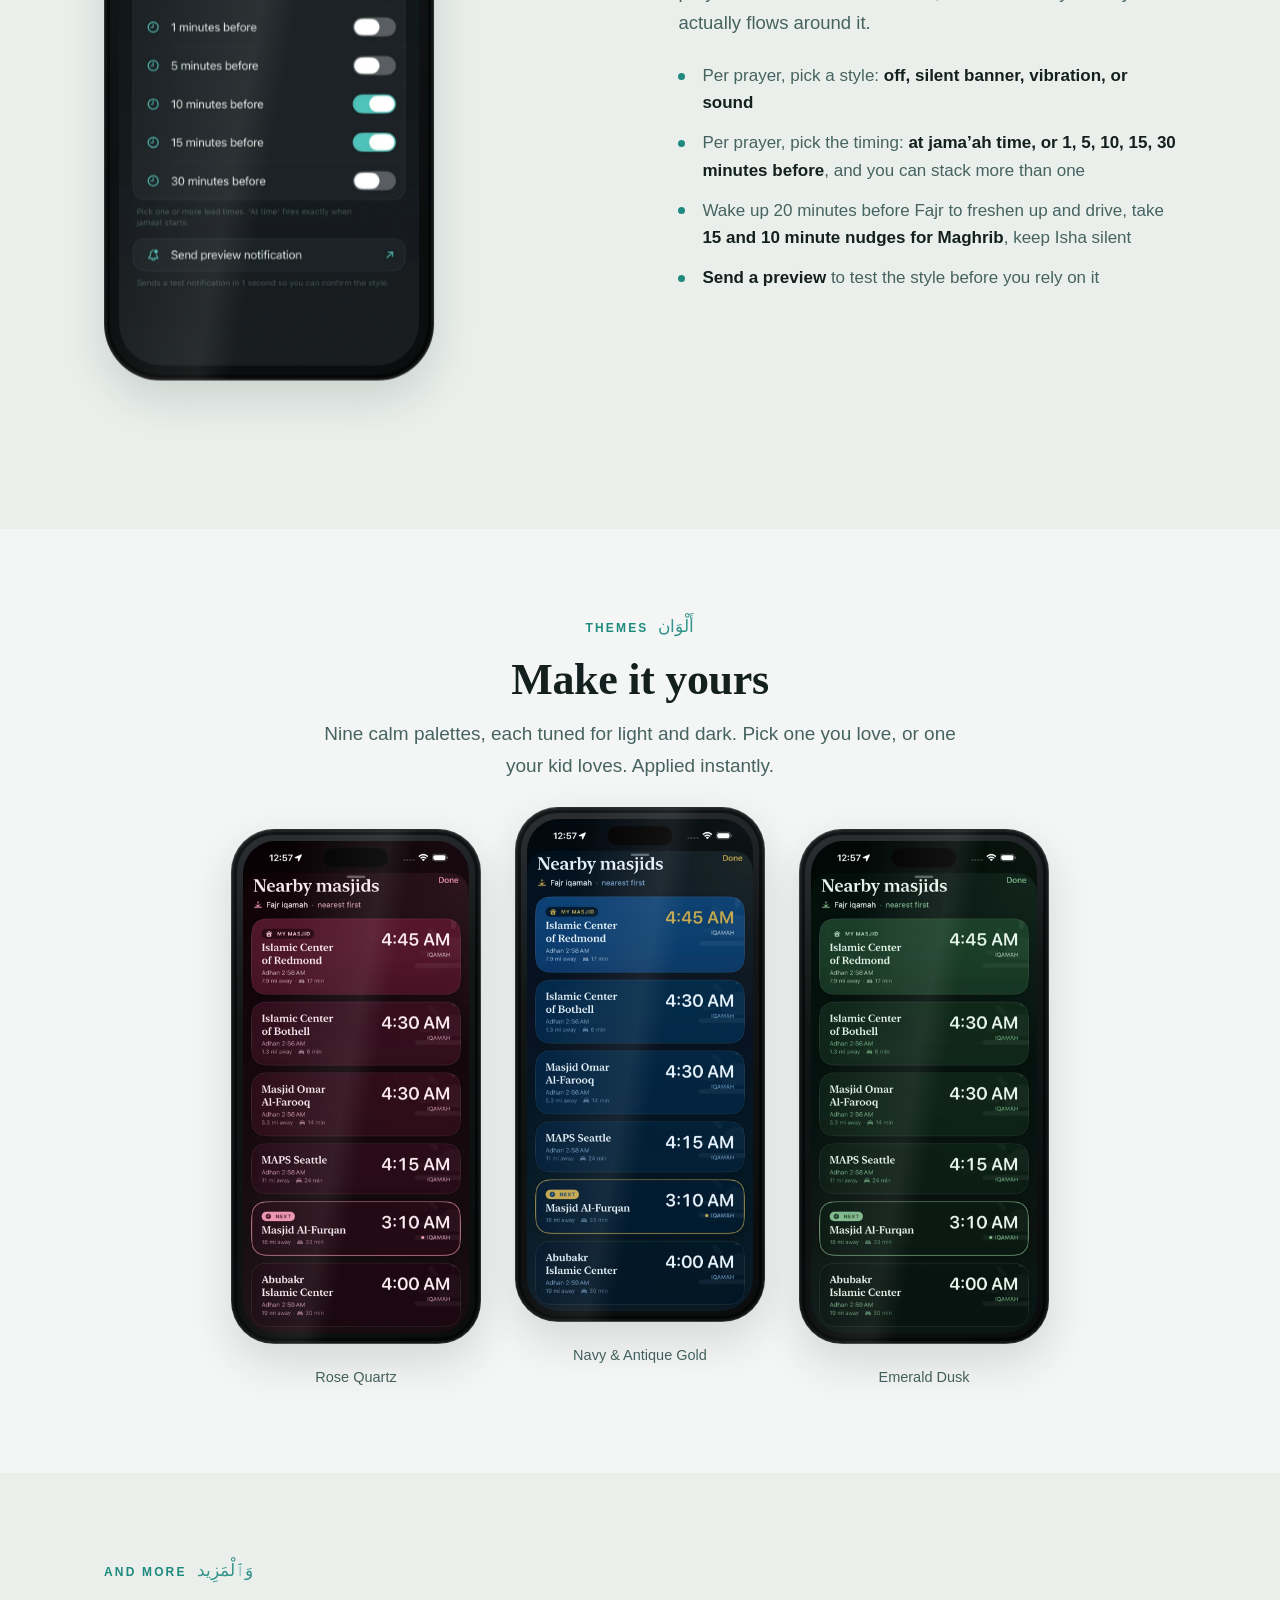
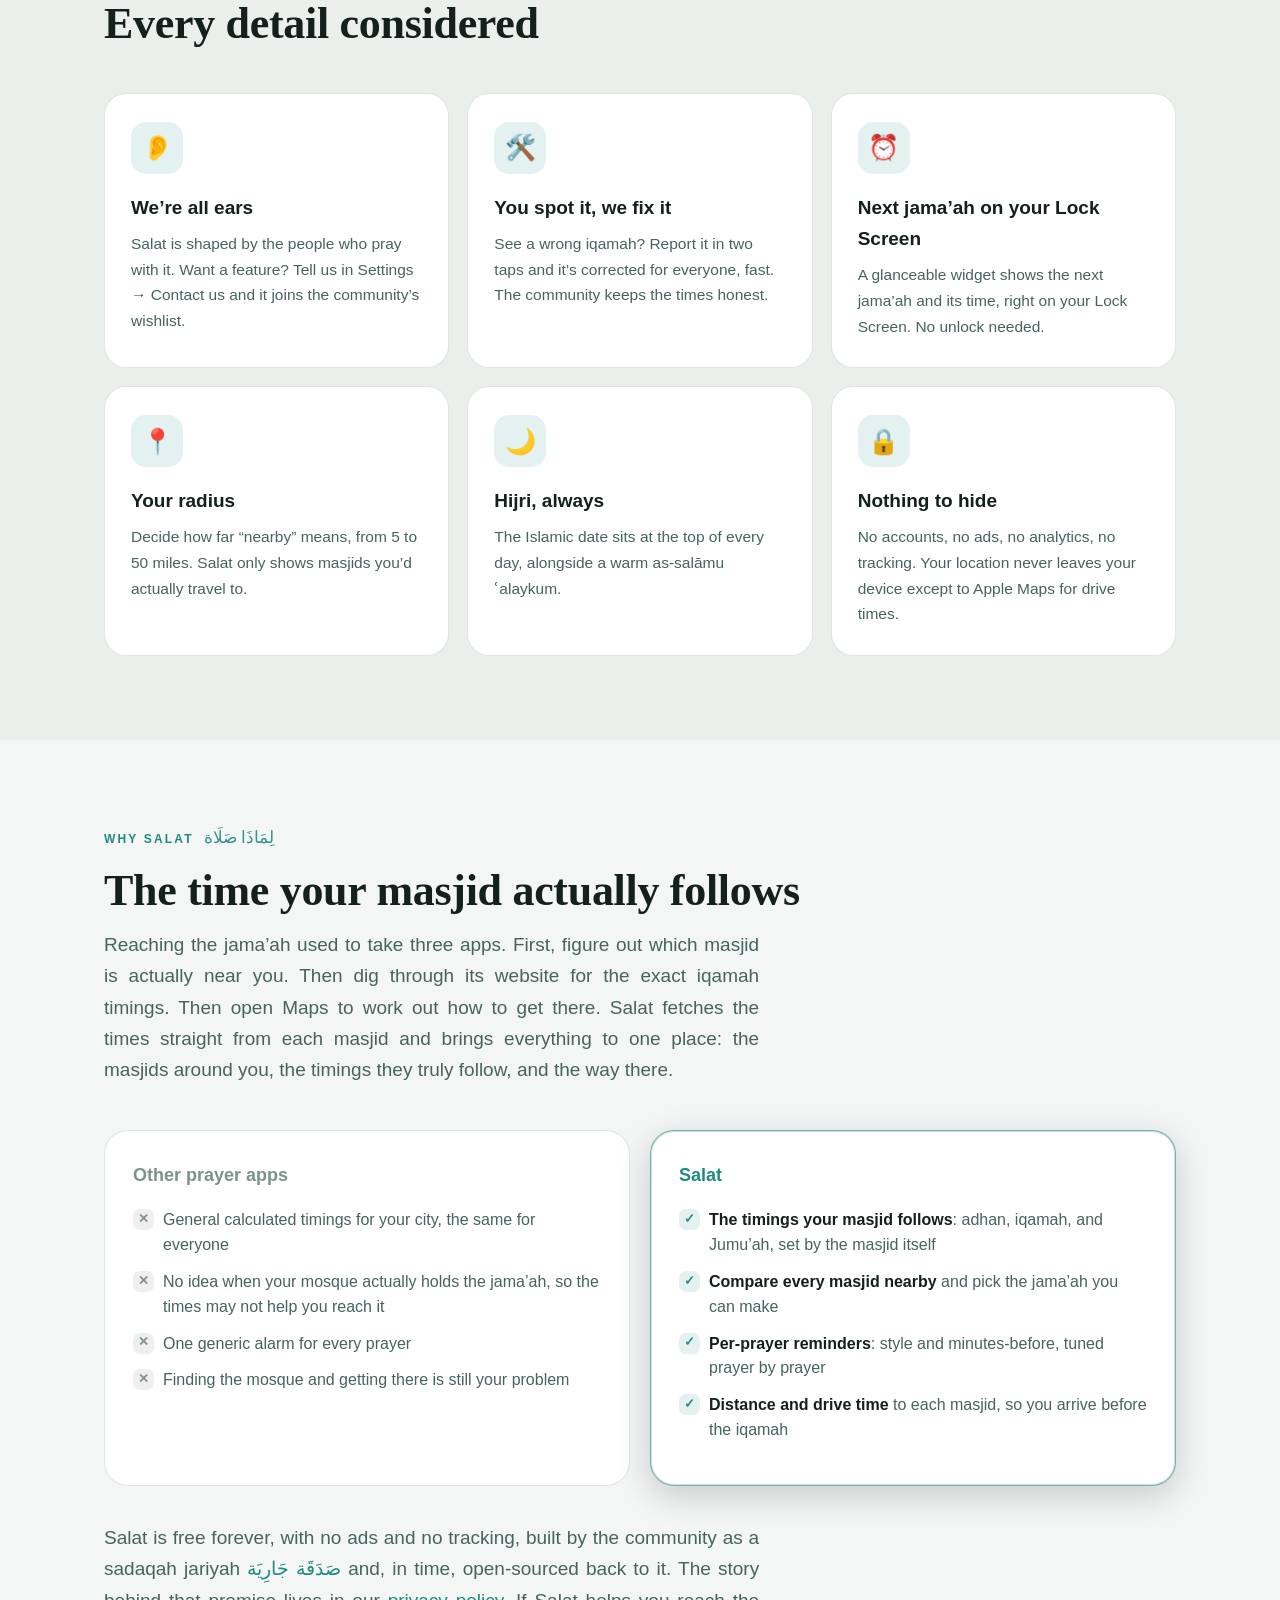
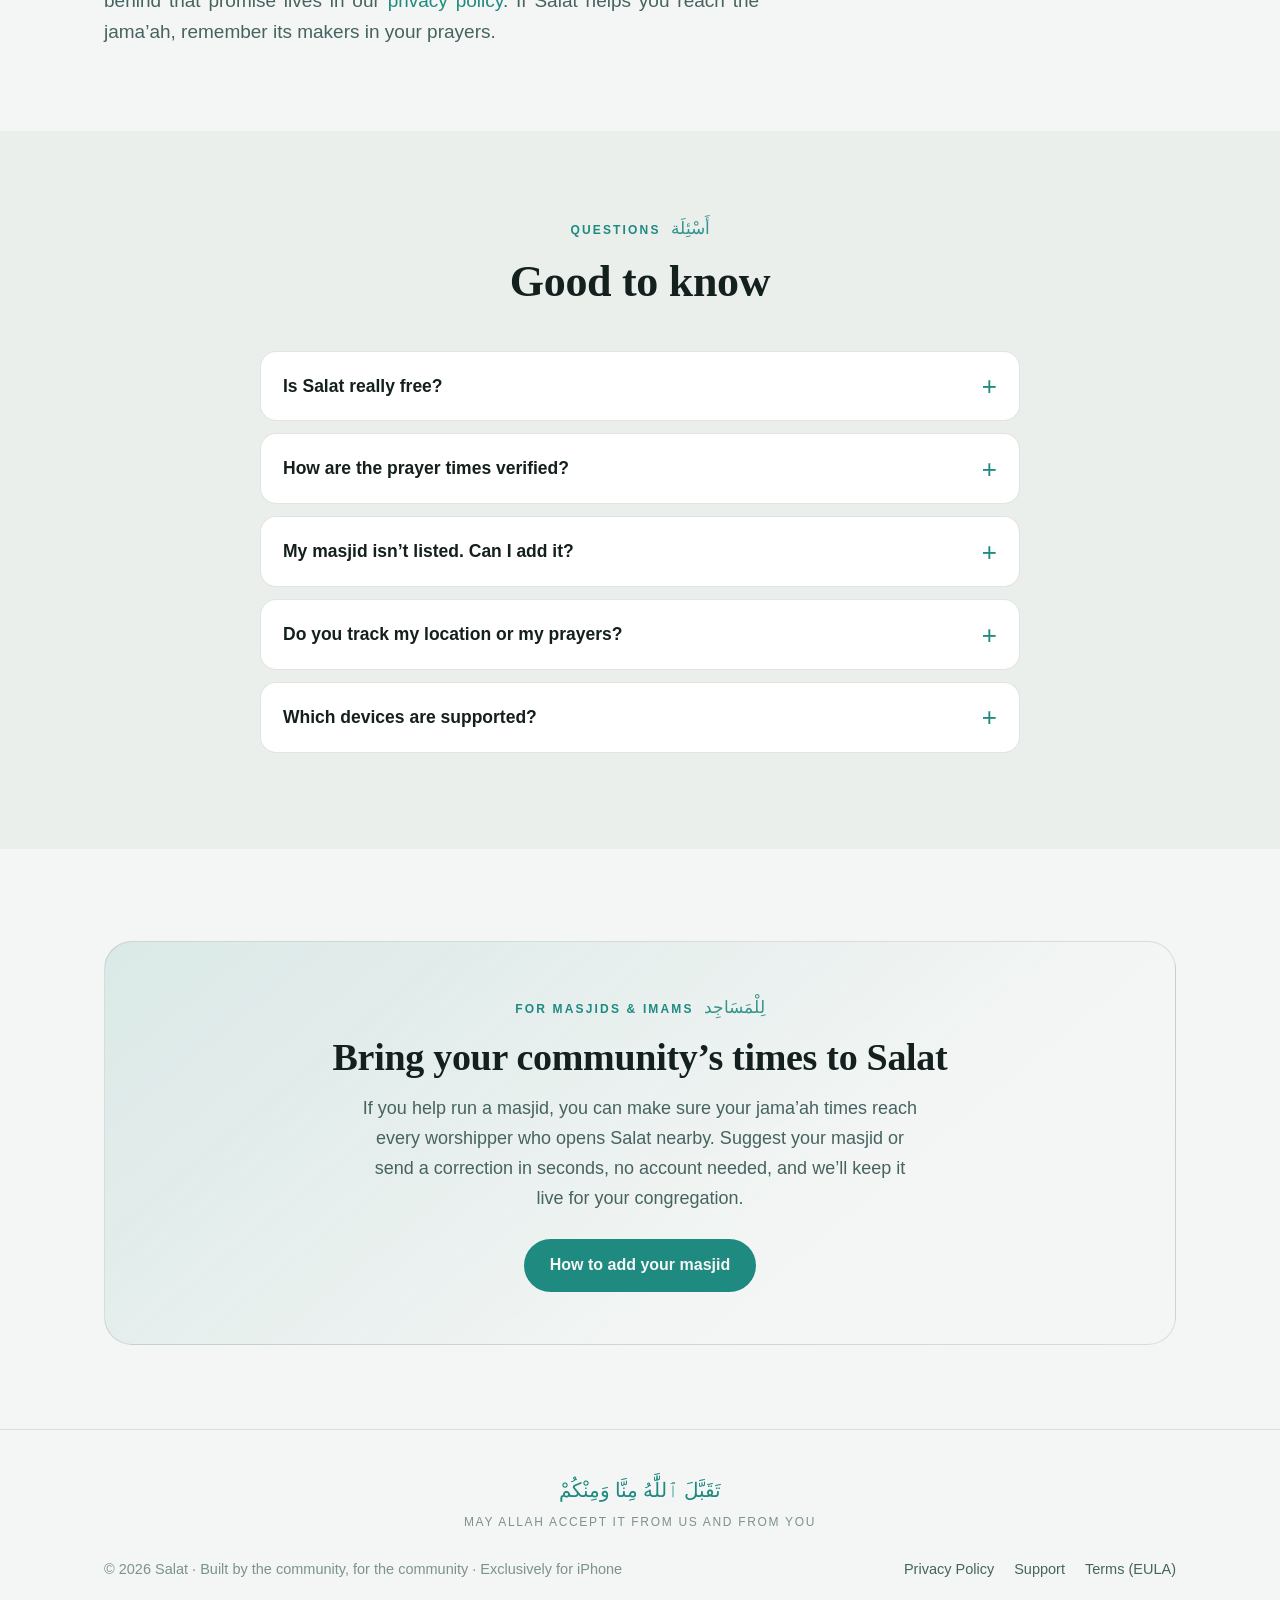
==== commit 77a33a92: "Video off the homepage onto a dedicated Demo page; drop statement; fix crop - New demo.html ('Your f" ====
--- a/index.html
+++ b/index.html
@@ -32,6 +32,7 @@
       <a href="#themes">Themes</a>
       <a href="#features">Features</a>
       <a href="#mission">Why Salat</a>
+      <a href="demo.html">Demo</a>
       <a href="privacy-policy.html">Privacy</a>
       <a href="support.html">Support</a>
       <span class="chip">iPhone exclusive</span>
@@ -97,12 +98,6 @@
   </div>
 </section>
 
-<section class="statement" id="statement">
-  <div class="wrap">
-    <p class="serif" id="statementText">Most apps calculate a time. Salat shows the <span class="a">adhan,</span> <span class="a">iqamah,</span> and <span class="a">Jumu&rsquo;ah</span> your masjid actually follows. So you never miss the jama&rsquo;ah.</p>
-  </div>
-</section>
-
 <section id="nearby" class="alt">
   <div class="wrap">
     <div class="showcase reveal">
@@ -176,16 +171,6 @@
       <figure class="t mid"><div class="phone"><img src="assets/nearby-navy.webp" alt="Nearby masjids in the Navy and Antique Gold theme" loading="lazy"></div><figcaption>Navy &amp; Antique Gold</figcaption></figure>
       <figure class="t"><div class="phone"><img src="assets/nearby-emerald.webp" alt="Nearby masjids in the Emerald Dusk theme" loading="lazy"></div><figcaption>Emerald Dusk</figcaption></figure>
     </div>
-  </div>
-</section>
-
-<section id="motion">
-  <div class="wrap center reveal">
-    <div class="kicker">Salat in motion <span class="ar serif" lang="ar" dir="rtl">شَاهِدْ</span></div>
-    <h2 class="serif">Feel the day glide by</h2>
-    <p class="lede">A real capture from the app: the prayer card gliding from Fajr to Isha, then flipping into its lesson. It plays while you&rsquo;re here and waits while you&rsquo;re not.</p>
-    <div class="phone"><video id="demoVideo" src="assets/demo.mp4" poster="assets/home.webp" muted loop playsinline preload="metadata" aria-label="Screen capture of Salat gliding through the day's prayer cards and flipping to the teaching face"></video></div>
-    <div><button class="motion-ctl" id="motionCtl" aria-label="Pause video">Pause</button></div>
   </div>
 </section>
 
@@ -348,17 +333,6 @@
 }, { threshold: 0.12 });
 document.querySelectorAll(".reveal, .stagger").forEach((el) => io.observe(el));
 
-const stText = document.getElementById("statementText");
-stText.setAttribute("aria-label", stText.textContent.replace(/\s+/g, " ").trim());
-stText.innerHTML = stText.innerHTML.split(/(<span class="a">.*?<\/span>)/g).map(part => {
-  if (part.startsWith('<span class="a">')) {
-    const inner = part.replace('<span class="a">', "").replace("</span>", "");
-    return inner.split(" ").map(w => '<span class="w accent">' + w + "</span>").join(" ");
-  }
-  return part.split(" ").filter(Boolean).map(w => '<span class="w">' + w + "</span>").join(" ");
-}).join(" ");
-const stWords = [...stText.querySelectorAll(".w")];
-
 const heroCopy = document.getElementById("heroCopy");
 const heroFan = document.querySelector(".hero-fan");
 const fanL = document.querySelector(".fan-left"), fanR = document.querySelector(".fan-right"), fanC = document.querySelector(".fan-center");
@@ -415,9 +389,9 @@
     heroFan.style.transform = "translateY(" + (state.sy * -0.07) + "px)";
     if (window.innerWidth > 900) {
       const k = smooth(clamp01(state.sy / 620));
-      fanL.style.transform = "rotate(" + (-7 - 5 * k) + "deg) translate(" + (46 - 40 * k) + "px, " + (26 + 14 * k) + "px)";
-      fanR.style.transform = "rotate(" + (7 + 5 * k) + "deg) translate(" + (-46 + 40 * k) + "px, " + (26 + 14 * k) + "px)";
-      fanC.style.transform = "translateY(" + (6 - 6 * k) + "px)";
+      fanL.style.transform = "rotate(" + (-7 - 5 * k) + "deg) translate(" + (46 - 40 * k) + "px, " + (12 + 12 * k) + "px)";
+      fanR.style.transform = "rotate(" + (7 + 5 * k) + "deg) translate(" + (-46 + 40 * k) + "px, " + (12 + 12 * k) + "px)";
+      fanC.style.transform = "translateY(" + (4 - 4 * k) + "px)";
     } else {
       fanL.style.transform = fanR.style.transform = fanC.style.transform = "";
     }
@@ -436,13 +410,6 @@
     if (r.top < vh && r.bottom > 0) renderDay(state.day);
   }
 
-  const sr = stText.getBoundingClientRect();
-  if (sr.bottom > 0 && sr.top < vh) {
-    const sp = clamp01((vh * 0.82 - sr.top) / (vh * 0.6));
-    const lit = Math.floor(sp * stWords.length);
-    stWords.forEach((w, j) => w.classList.toggle("lit", j < lit));
-  }
-
   if (!reduceMotion) {
     for (const ph of showPhones) {
       const pr = ph.getBoundingClientRect();
@@ -463,18 +430,6 @@
 window.addEventListener("resize", wake, { passive: true });
 wake();
 
-const vid = document.getElementById("demoVideo"), ctl = document.getElementById("motionCtl");
-let userPaused = false;
-new IntersectionObserver((es) => {
-  for (const e of es) {
-    if (e.isIntersecting) { if (!userPaused) vid.play().catch(() => {}); }
-    else vid.pause();
-  }
-}, { threshold: 0.35 }).observe(vid);
-ctl.addEventListener("click", () => {
-  if (vid.paused) { userPaused = false; vid.play().catch(() => {}); ctl.textContent = "Pause"; ctl.setAttribute("aria-label", "Pause video"); }
-  else { userPaused = true; vid.pause(); ctl.textContent = "Play"; ctl.setAttribute("aria-label", "Play video"); }
-});
 </script>
 </body>
 </html>
--- a/style.css
+++ b/style.css
@@ -95,7 +95,7 @@
 /* ---- Hero ---- */
 header.hero {
   position: relative;
-  padding: 66px 0 72px;
+  padding: 66px 0 120px;
   background: var(--hero-glow), linear-gradient(180deg, var(--bg-2), var(--bg));
   overflow: hidden;
   text-align: center;
@@ -159,9 +159,9 @@
 }
 .hero-fan .phone { animation: phone-in 1.2s var(--ease-out) both; }
 .fan-slot { display: block; }
-.fan-left  { transform: rotate(-7deg) translate(46px, 26px); z-index: 1; }
-.fan-right { transform: rotate(7deg) translate(-46px, 26px); z-index: 1; }
-.fan-center { z-index: 2; transform: translateY(6px); }
+.fan-left  { transform: rotate(-7deg) translate(46px, 12px); z-index: 1; }
+.fan-right { transform: rotate(7deg) translate(-46px, 12px); z-index: 1; }
+.fan-center { z-index: 2; transform: translateY(4px); }
 .fan-center .phone { animation-delay: 0.55s; }
 .fan-left .phone   { animation-delay: 0.75s; }
 .fan-right .phone  { animation-delay: 0.9s; }
@@ -480,17 +480,6 @@
 }
 .day-dots span.active { background: var(--accent); transform: scale(1.35); }
 
-/* ---- Statement (scroll-illuminated) ---- */
-.statement { padding: 20svh 0; }
-.statement p {
-  font-size: clamp(30px, 4.6vw, 56px);
-  line-height: 1.28; font-weight: 600; letter-spacing: -0.4px;
-  max-width: 22ch; margin: 0 auto; text-align: center;
-}
-.statement .w { opacity: 0.16; transition: opacity 0.35s var(--ease); }
-.statement .w.lit { opacity: 1; }
-.statement .w.accent.lit { color: var(--accent); }
-
 /* ---- Motion section ---- */
 #motion .phone { --pw: min(290px, 72vw); margin-top: 40px; }
 .motion-ctl {
@@ -515,9 +504,9 @@
 @media (max-width: 900px) {
   .hero-fan { min-height: 0; margin-top: 40px; align-items: flex-end; }
   .hero-fan .phone { --pw: 33vw; }
-  .fan-left  { transform: rotate(-8deg) translate(8vw, 14px); }
-  .fan-right { transform: rotate(8deg) translate(-8vw, 14px); }
-  .fan-center { transform: translateY(4px); }
+  .fan-left  { transform: rotate(-8deg) translate(8vw, 8px); }
+  .fan-right { transform: rotate(8deg) translate(-8vw, 8px); }
+  .fan-center { transform: translateY(2px); }
   .fan-center .phone { --pw: 41vw; }
   .day-phone { --pw: min(220px, 21svh); }
   .day-head h2 { font-size: 24px; }
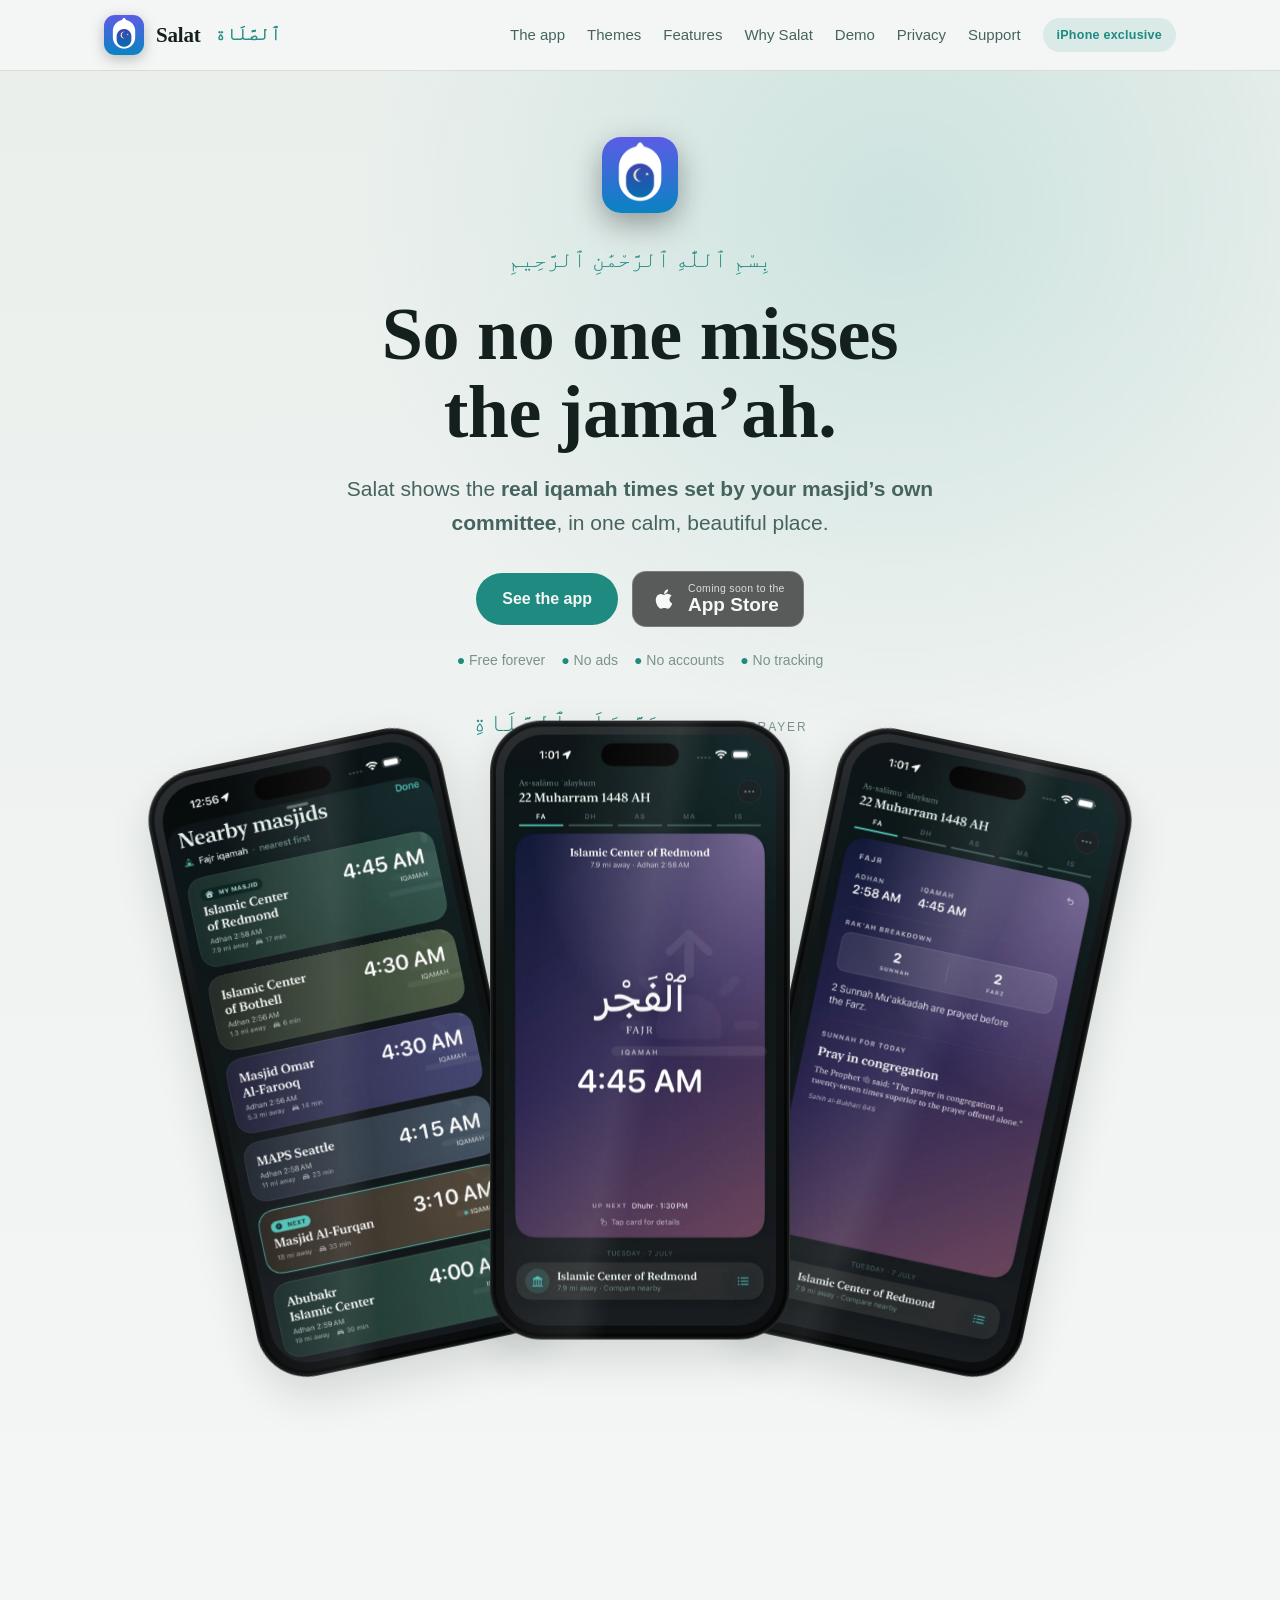
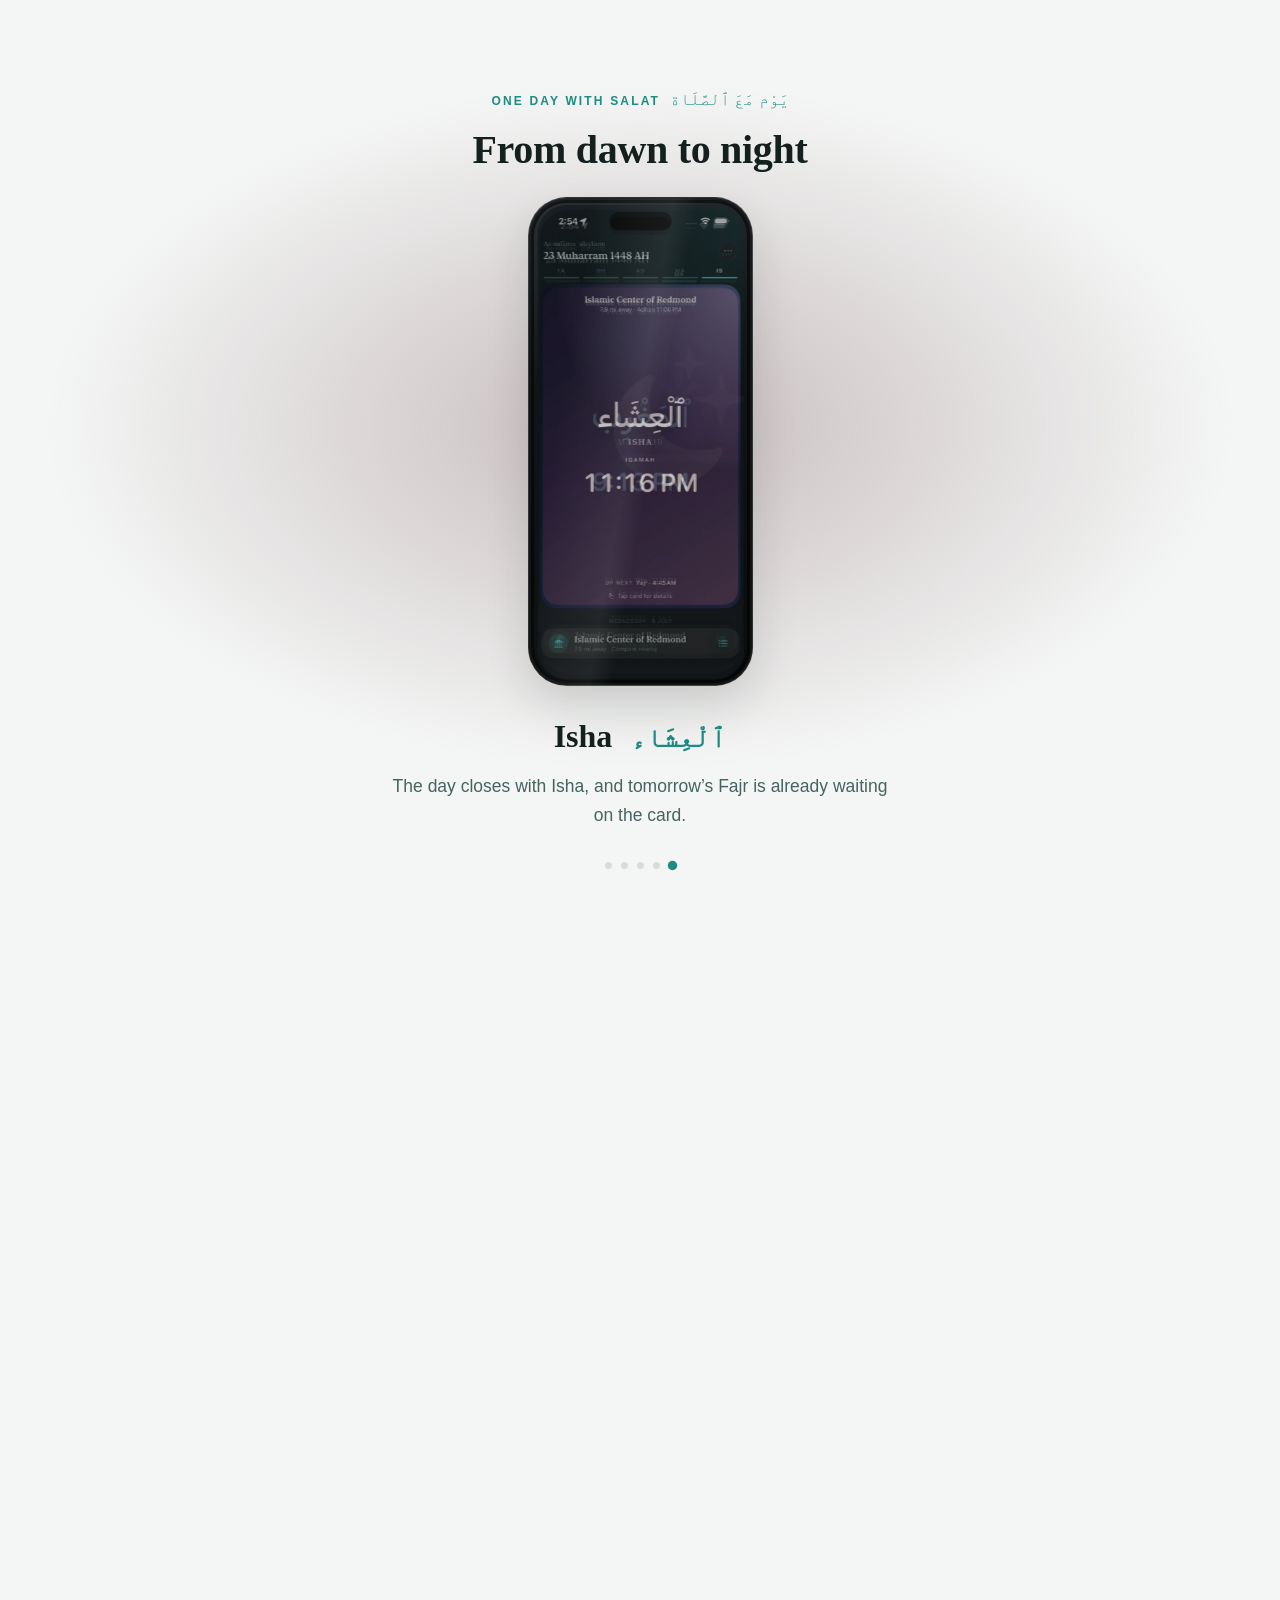
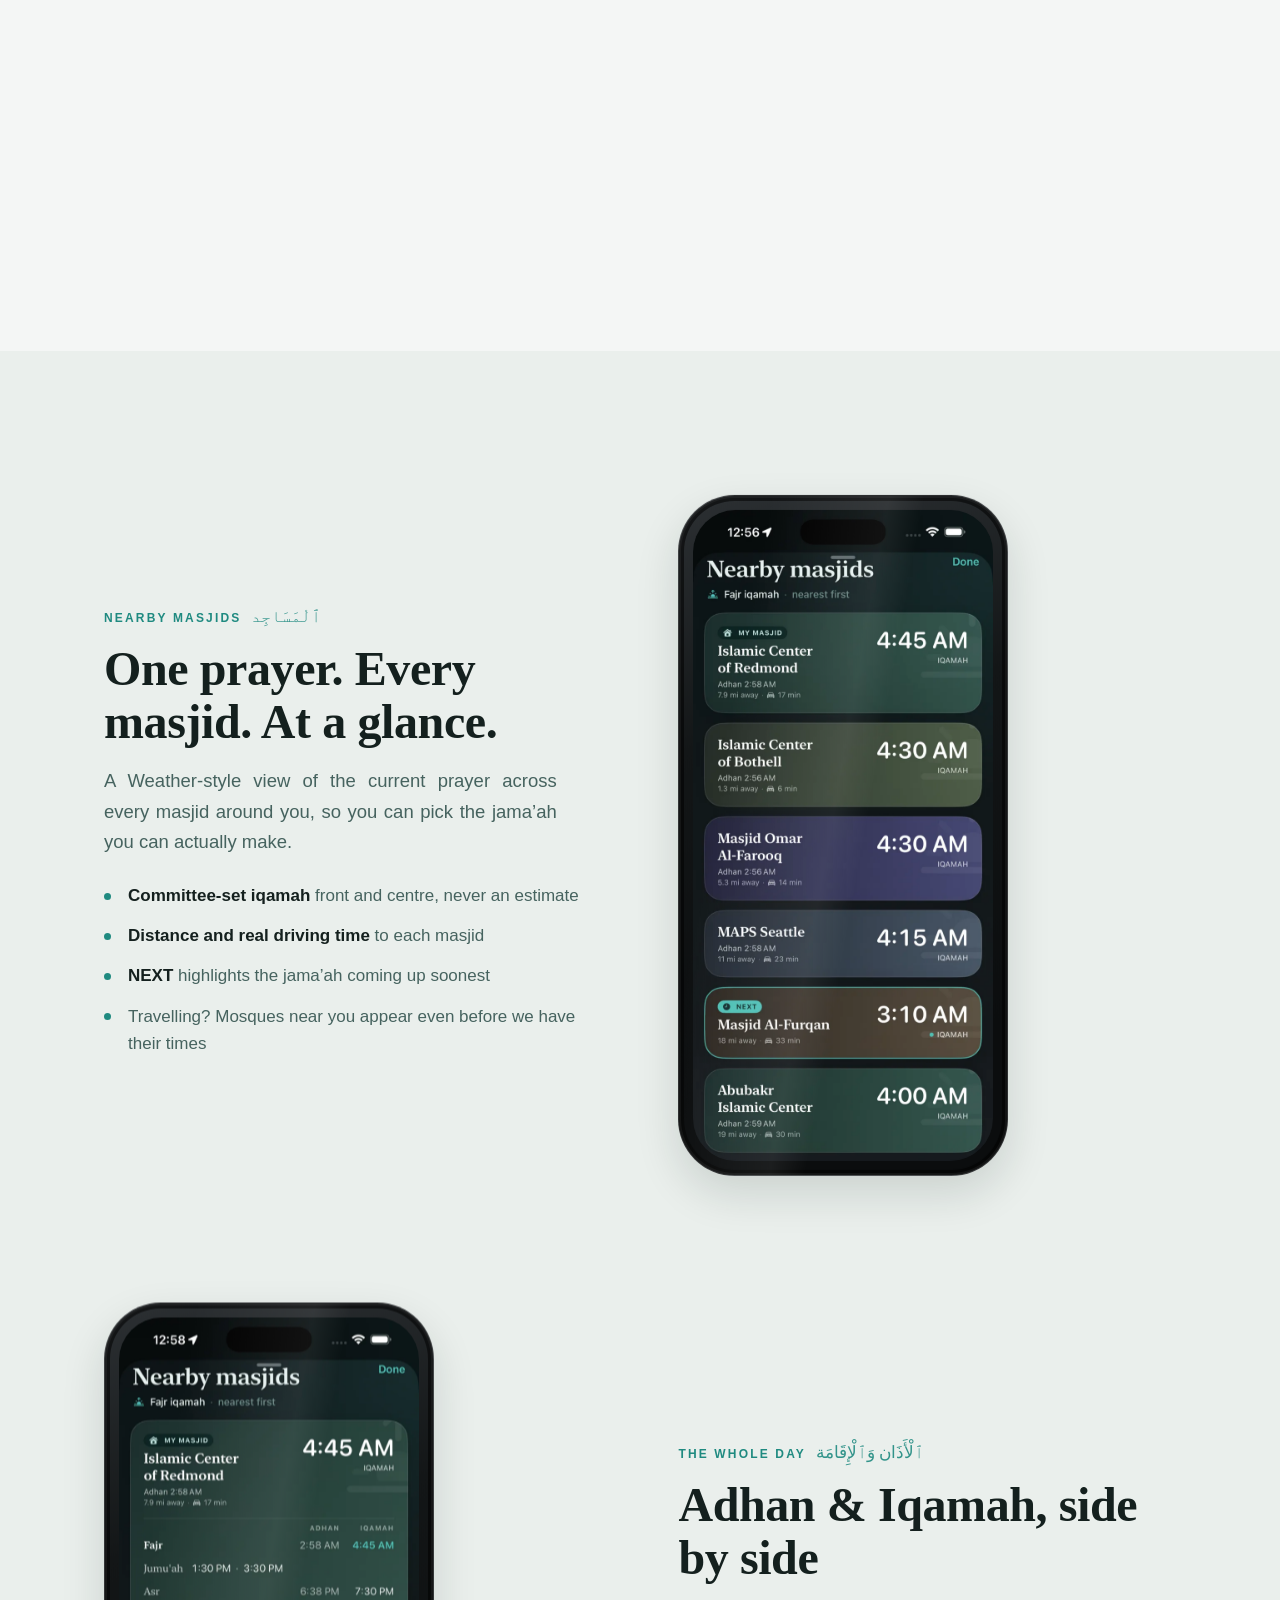
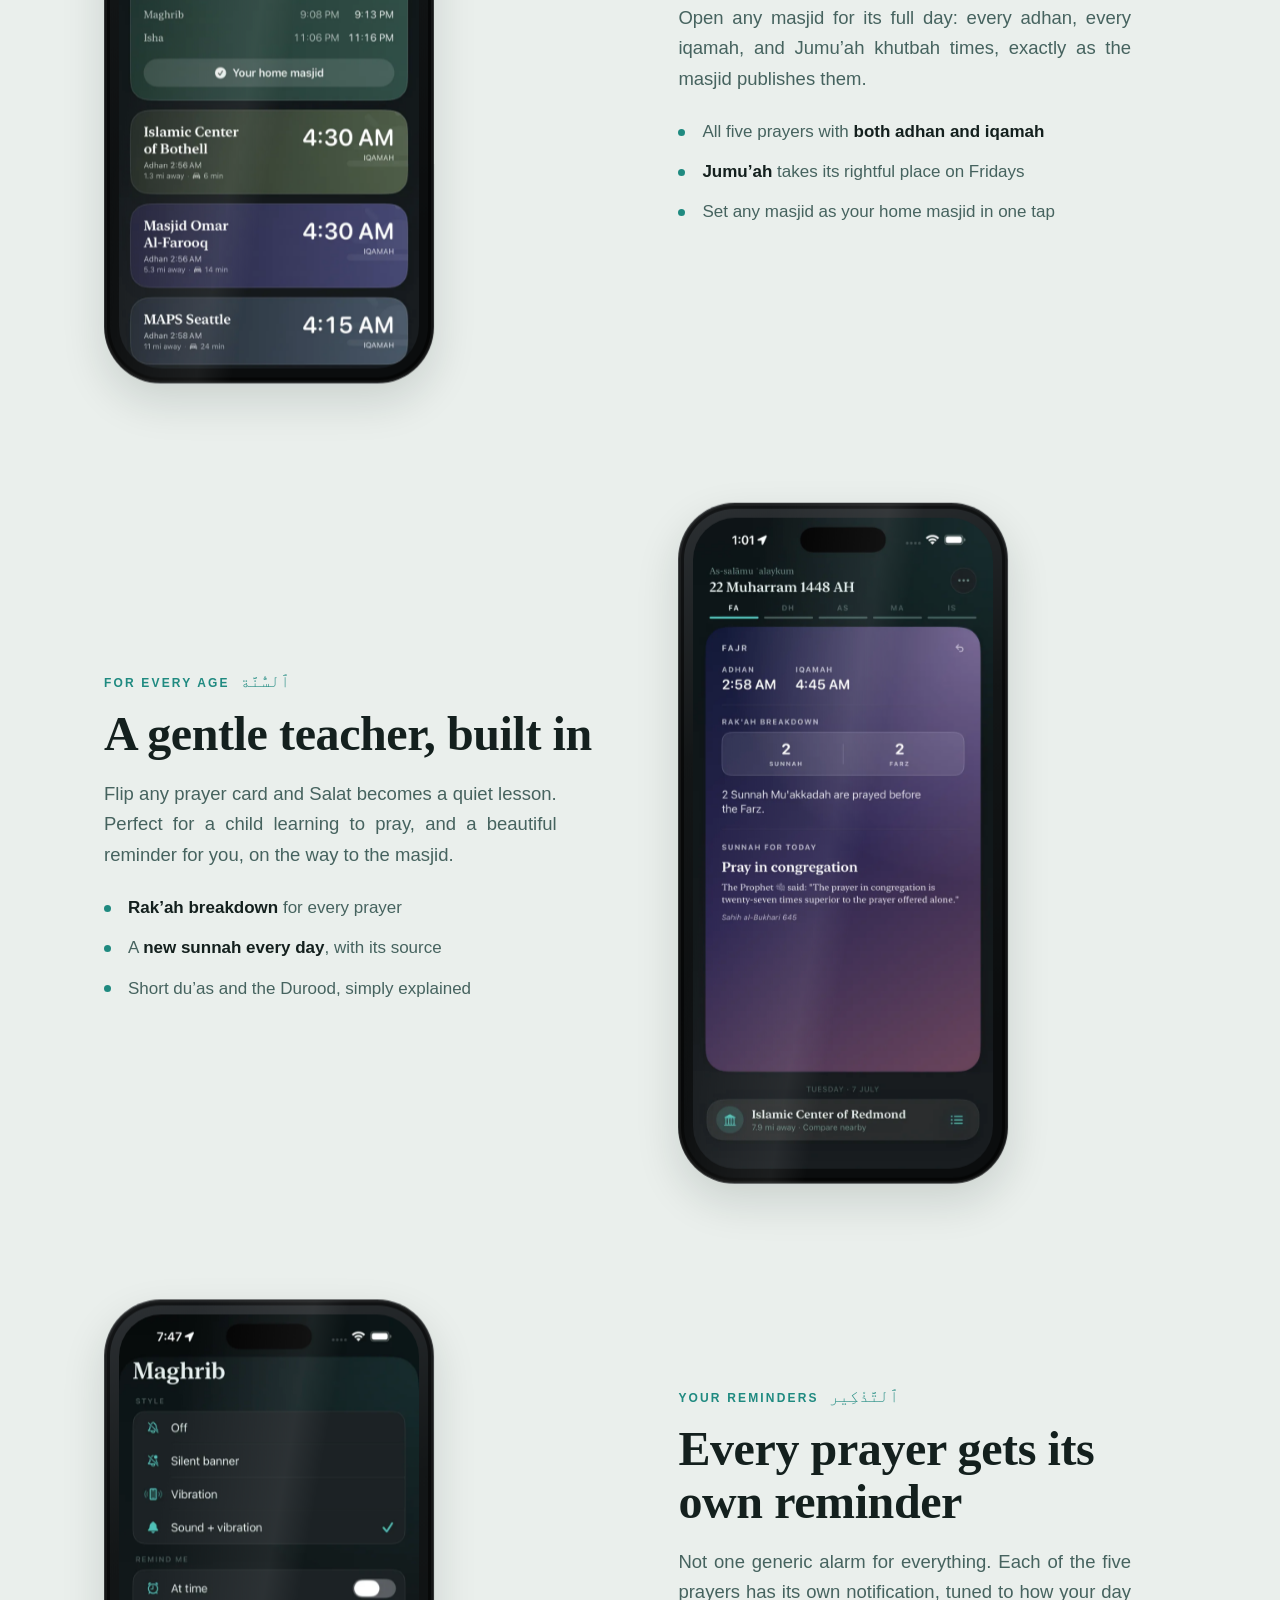
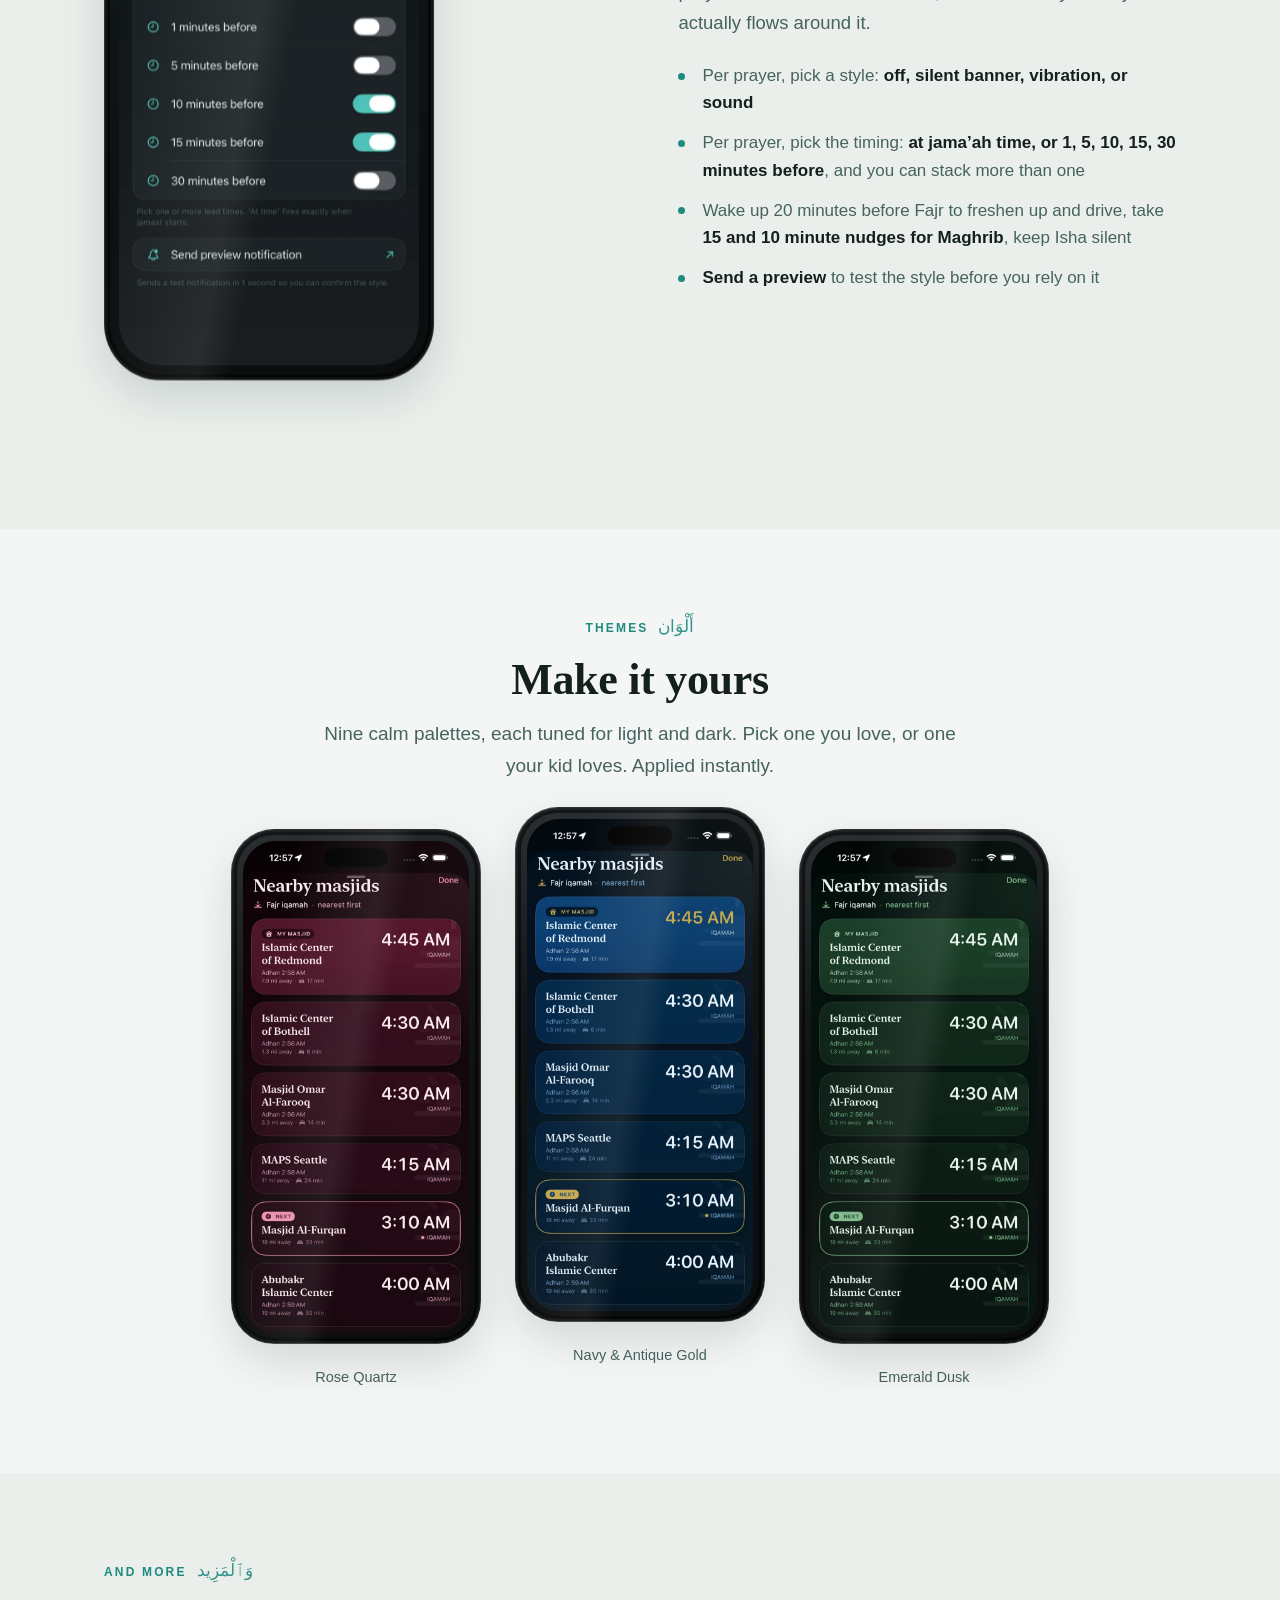
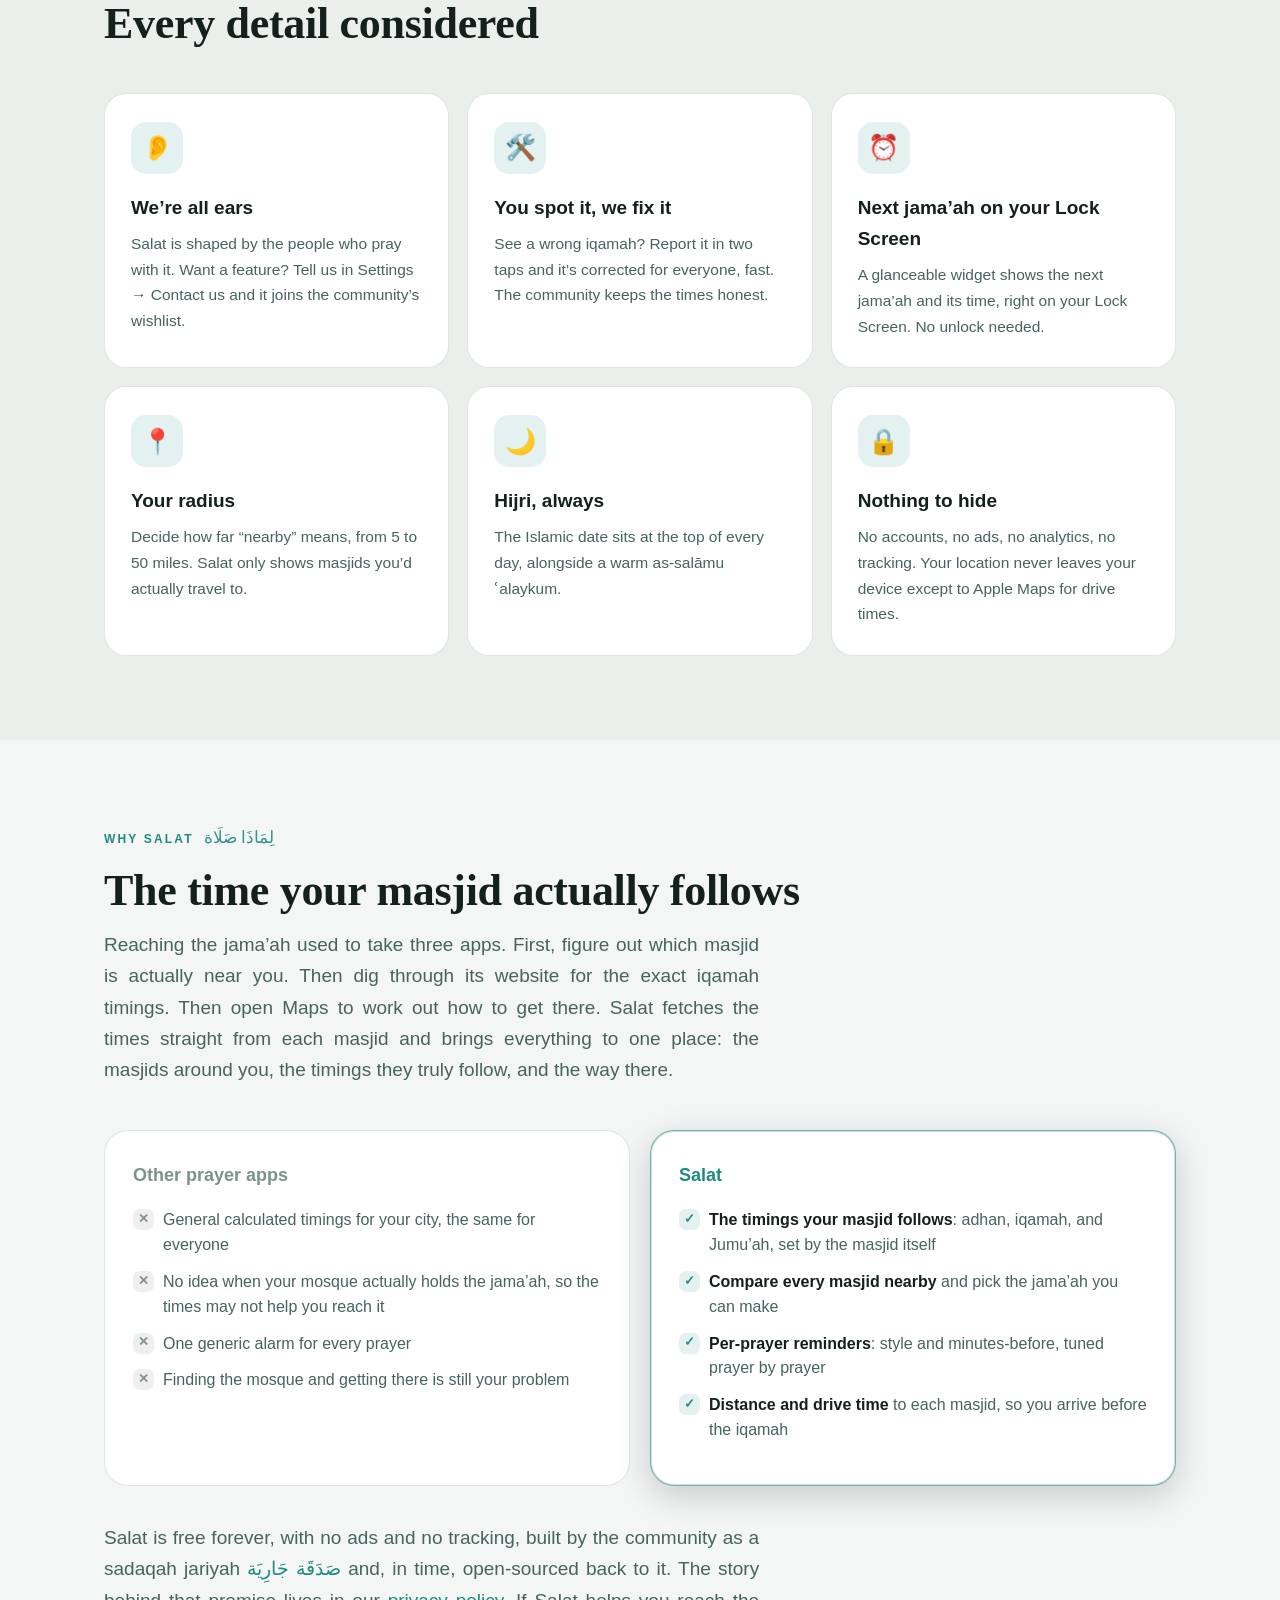
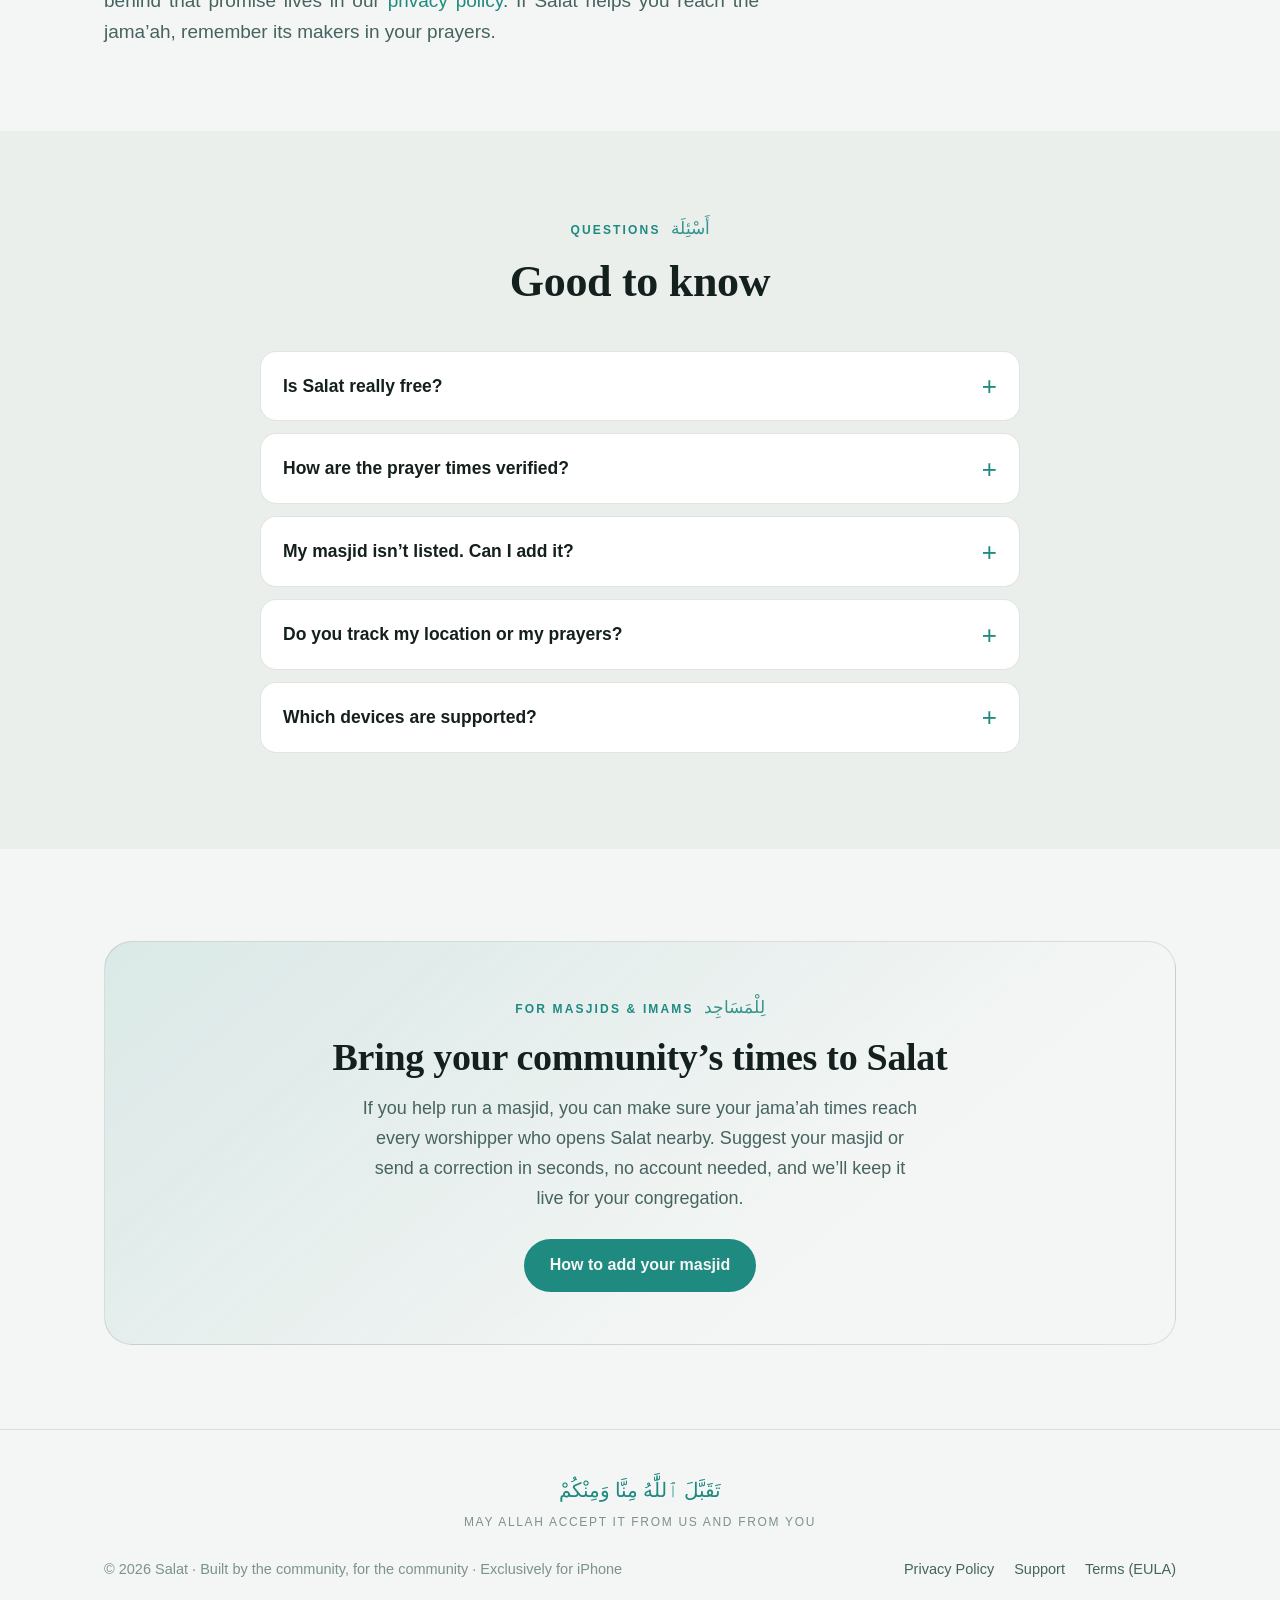
==== commit 208254da: "Day captions: prayer names instead of loose English translations Dawn/Midday/Afternoon/Sunset/Night " ====
--- a/index.html
+++ b/index.html
@@ -87,11 +87,11 @@
         <img class="day-img" src="assets/day-isha.webp" alt="Isha prayer card at night" loading="lazy">
       </div>
       <div class="day-caption">
-        <div class="cap active"><h3 class="serif">Dawn <span class="ar serif" lang="ar" dir="rtl">ٱلْفَجْر</span></h3><p>The day begins with Fajr. One glance and you know the iqamah at your masjid, before the sky turns light.</p></div>
-        <div class="cap"><h3 class="serif">Midday <span class="ar serif" lang="ar" dir="rtl">ٱلظُّهْر</span></h3><p>At work or at school, Dhuhr&rsquo;s jama&rsquo;ah is one look away, with the drive time to make it.</p></div>
-        <div class="cap"><h3 class="serif">Afternoon <span class="ar serif" lang="ar" dir="rtl">ٱلْعَصْر</span></h3><p>Between meetings and errands, Asr stays within reach. The card always knows what&rsquo;s next.</p></div>
-        <div class="cap"><h3 class="serif">Sunset <span class="ar serif" lang="ar" dir="rtl">ٱلْمَغْرِب</span></h3><p>A 15 and a 10 minute nudge before Maghrib, and you&rsquo;re out the door before the adhan fades.</p></div>
-        <div class="cap"><h3 class="serif">Night <span class="ar serif" lang="ar" dir="rtl">ٱلْعِشَاء</span></h3><p>The day closes with Isha, and tomorrow&rsquo;s Fajr is already waiting on the card.</p></div>
+        <div class="cap active"><h3 class="serif">Fajr <span class="ar serif" lang="ar" dir="rtl">ٱلْفَجْر</span></h3><p>The day begins with Fajr. One glance and you know the iqamah at your masjid, before the sky turns light.</p></div>
+        <div class="cap"><h3 class="serif">Dhuhr <span class="ar serif" lang="ar" dir="rtl">ٱلظُّهْر</span></h3><p>At work or at school, Dhuhr&rsquo;s jama&rsquo;ah is one look away, with the drive time to make it.</p></div>
+        <div class="cap"><h3 class="serif">Asr <span class="ar serif" lang="ar" dir="rtl">ٱلْعَصْر</span></h3><p>Between meetings and errands, Asr stays within reach. The card always knows what&rsquo;s next.</p></div>
+        <div class="cap"><h3 class="serif">Maghrib <span class="ar serif" lang="ar" dir="rtl">ٱلْمَغْرِب</span></h3><p>A 15 and a 10 minute nudge before Maghrib, and you&rsquo;re out the door before the adhan fades.</p></div>
+        <div class="cap"><h3 class="serif">Isha <span class="ar serif" lang="ar" dir="rtl">ٱلْعِشَاء</span></h3><p>The day closes with Isha, and tomorrow&rsquo;s Fajr is already waiting on the card.</p></div>
       </div>
       <div class="day-dots" aria-hidden="true"><span class="active"></span><span></span><span></span><span></span><span></span></div>
     </div>
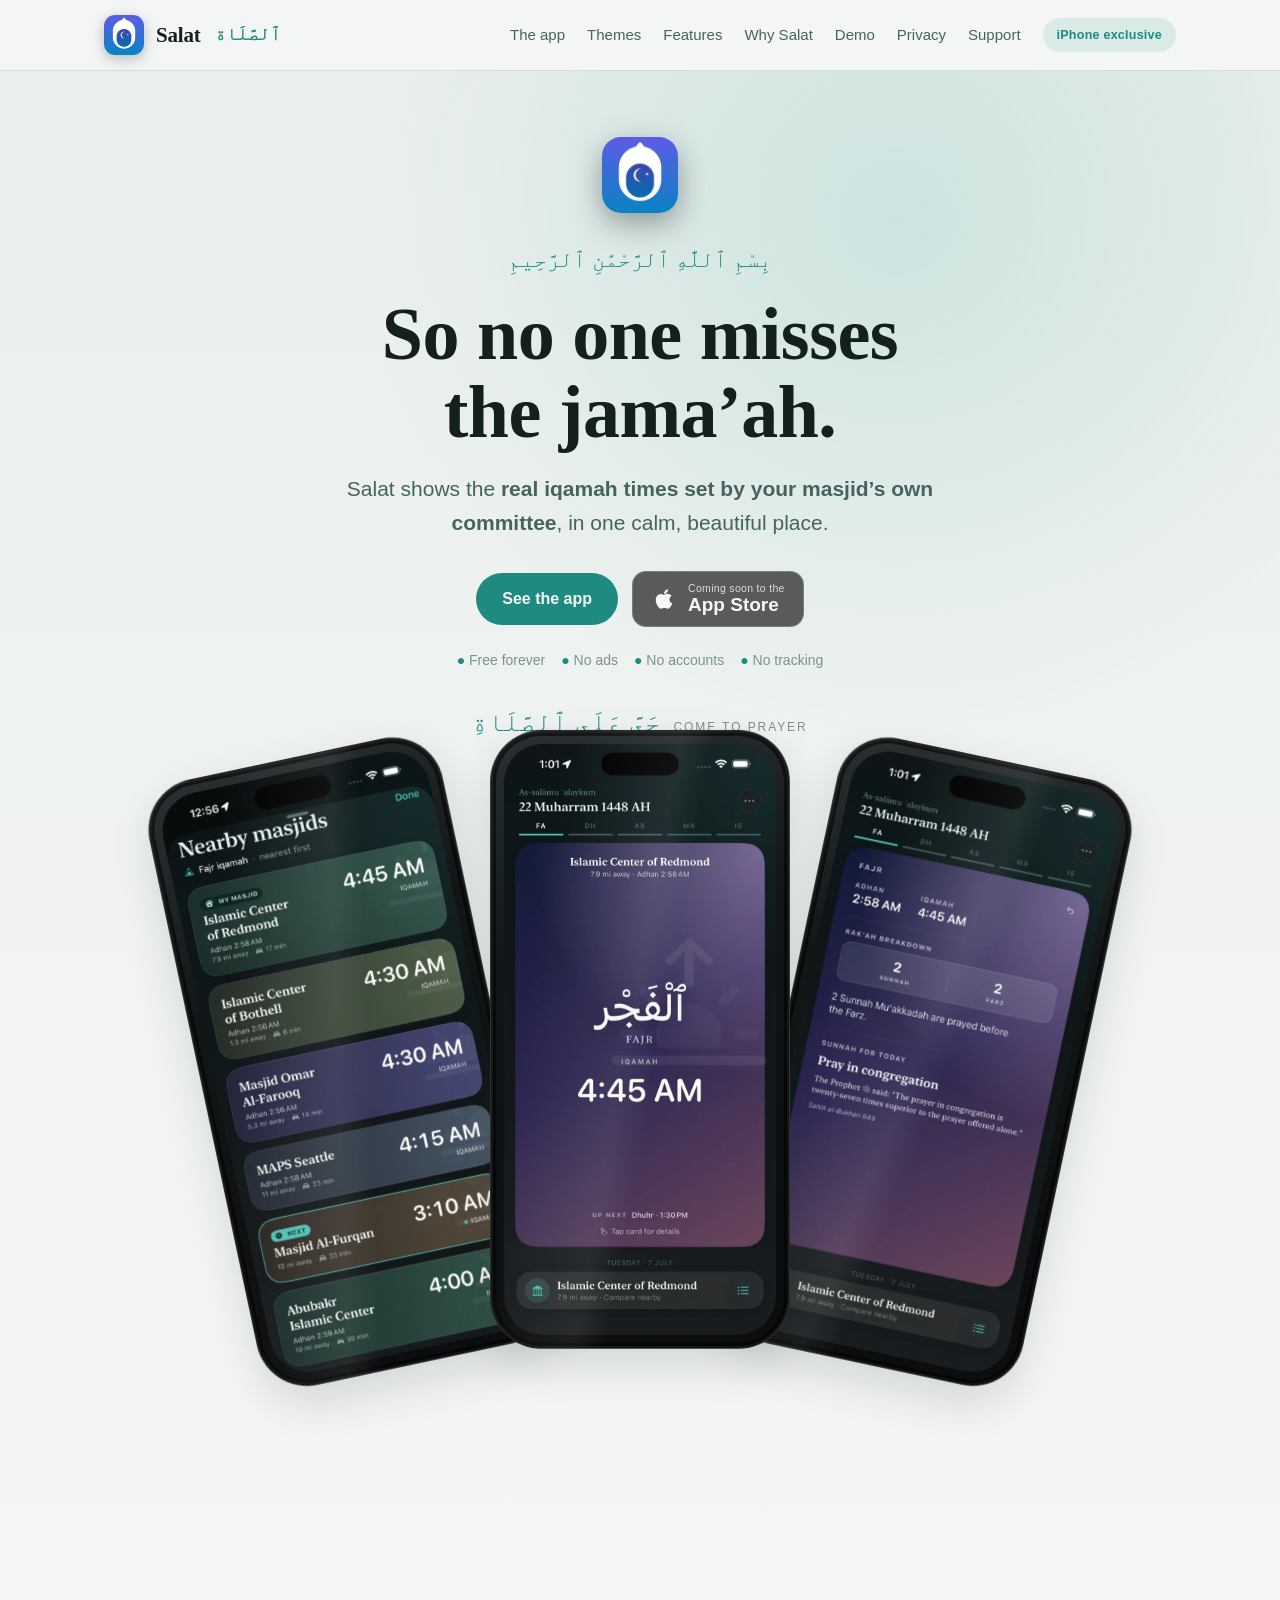
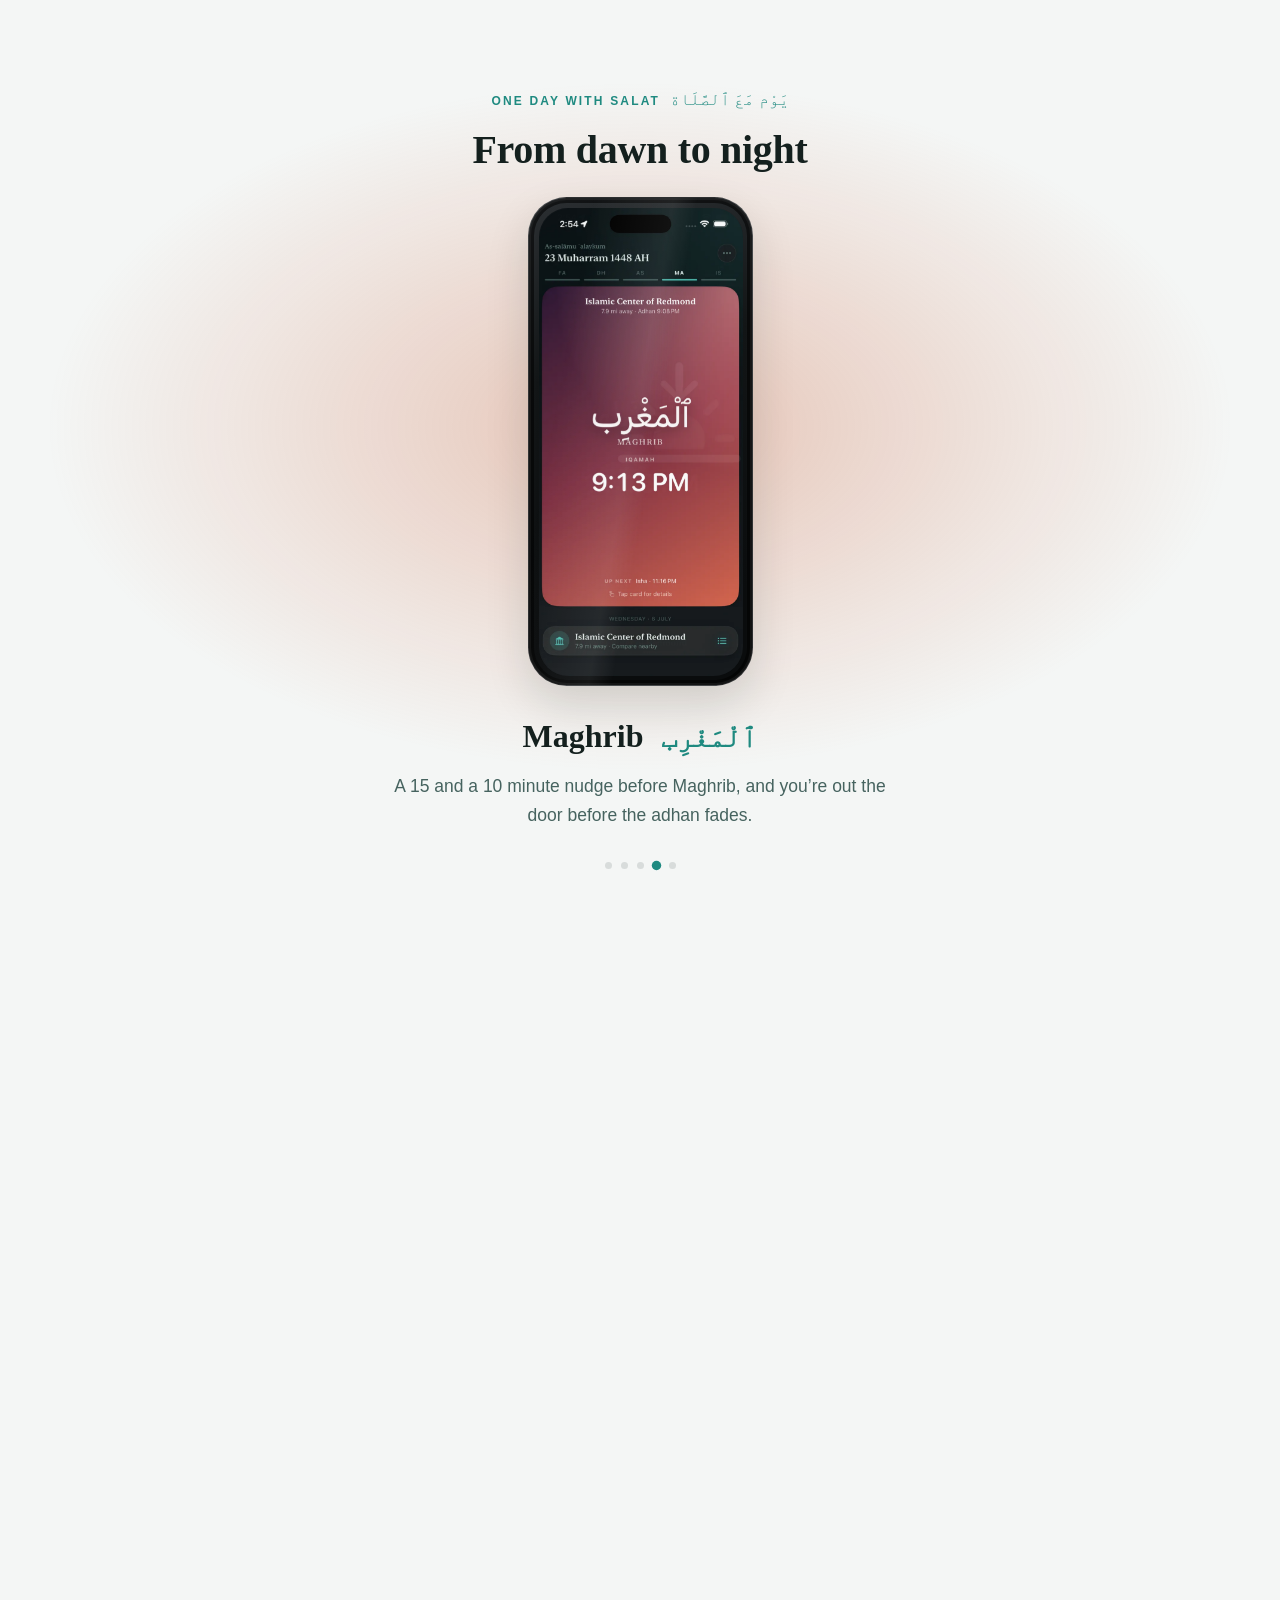
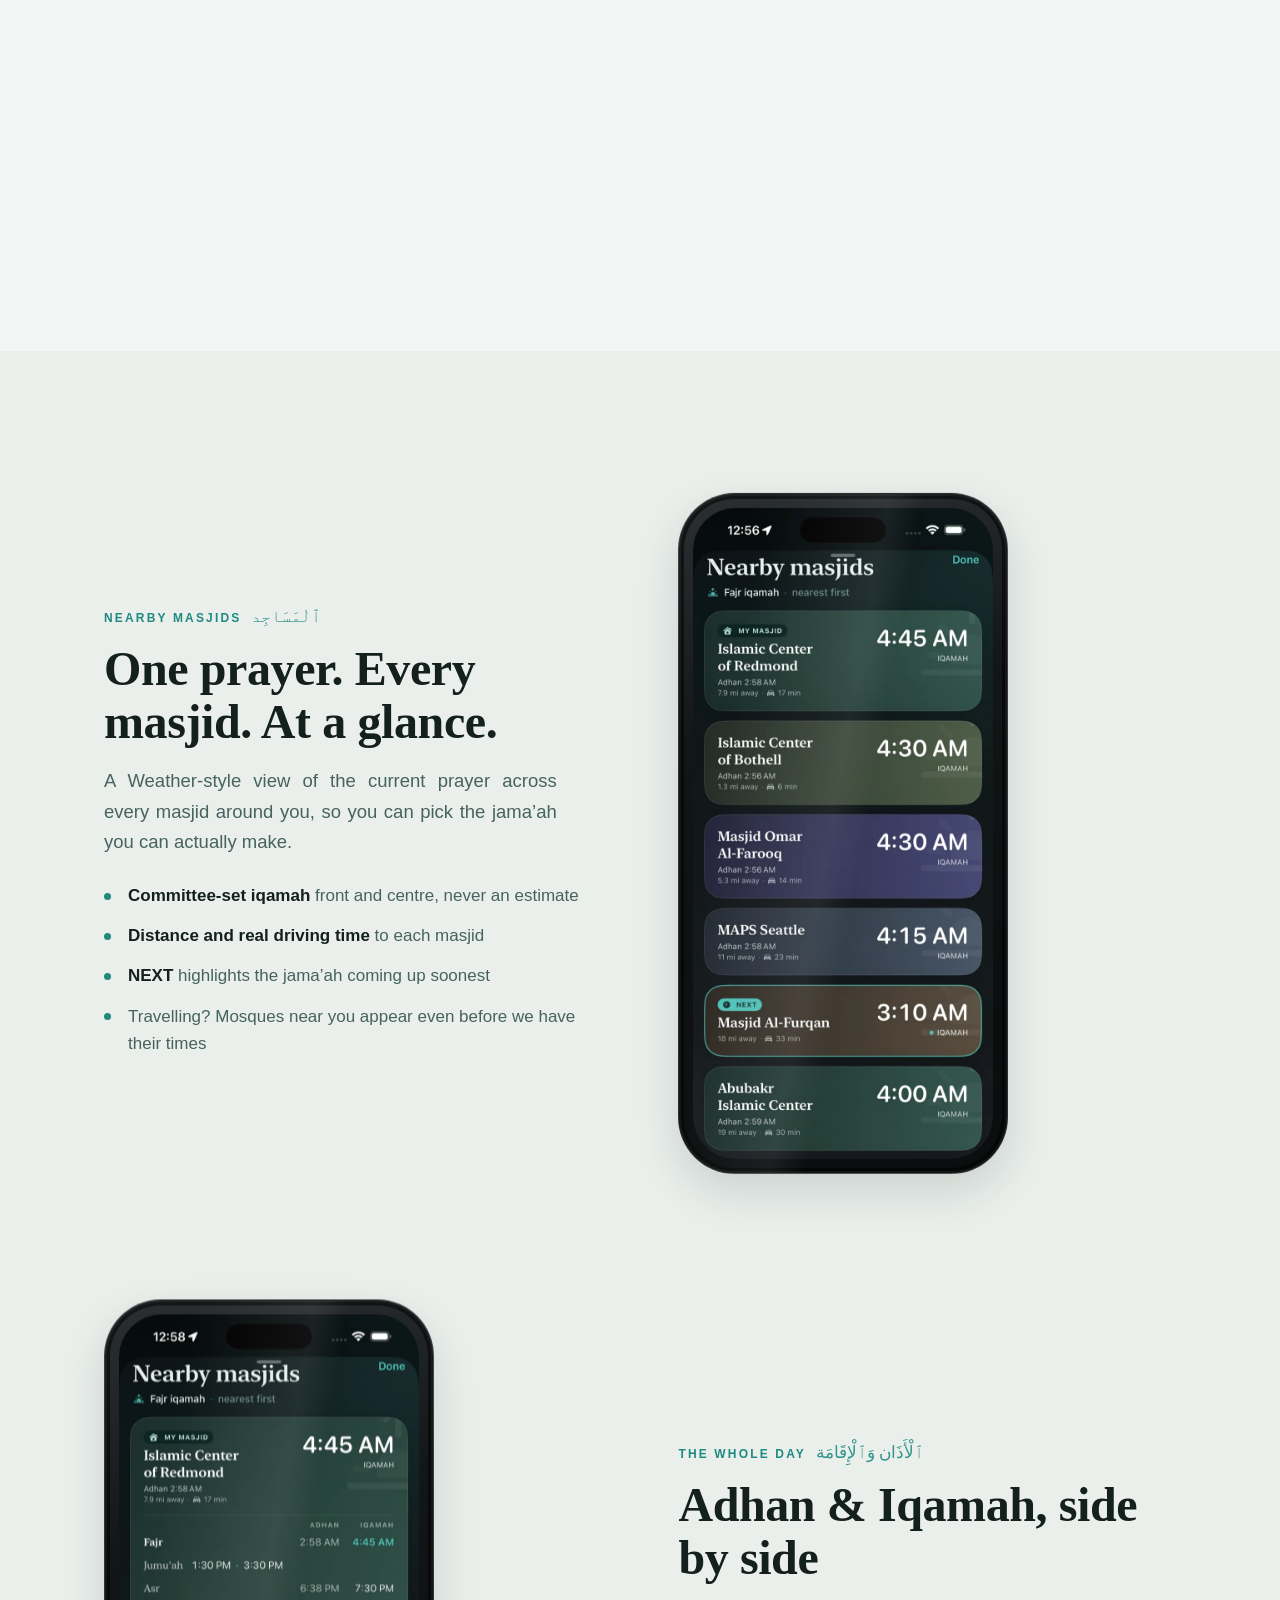
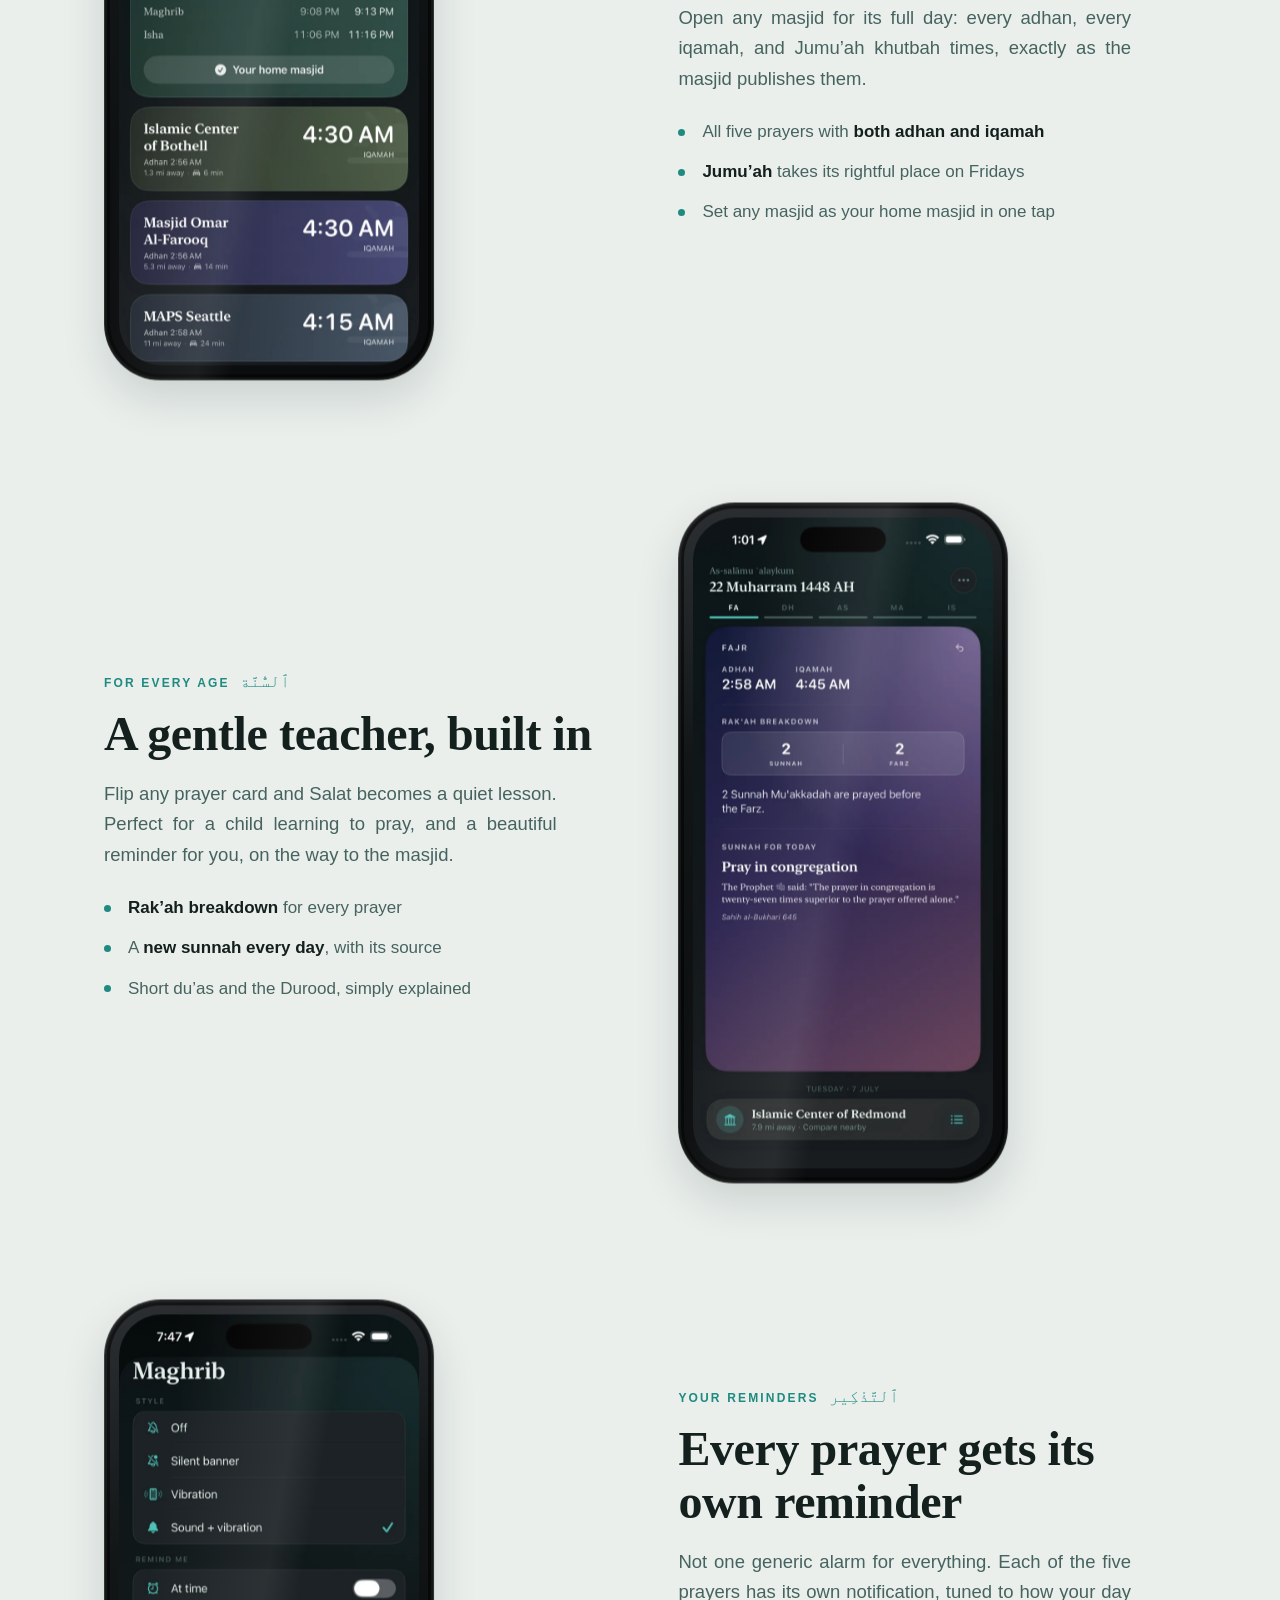
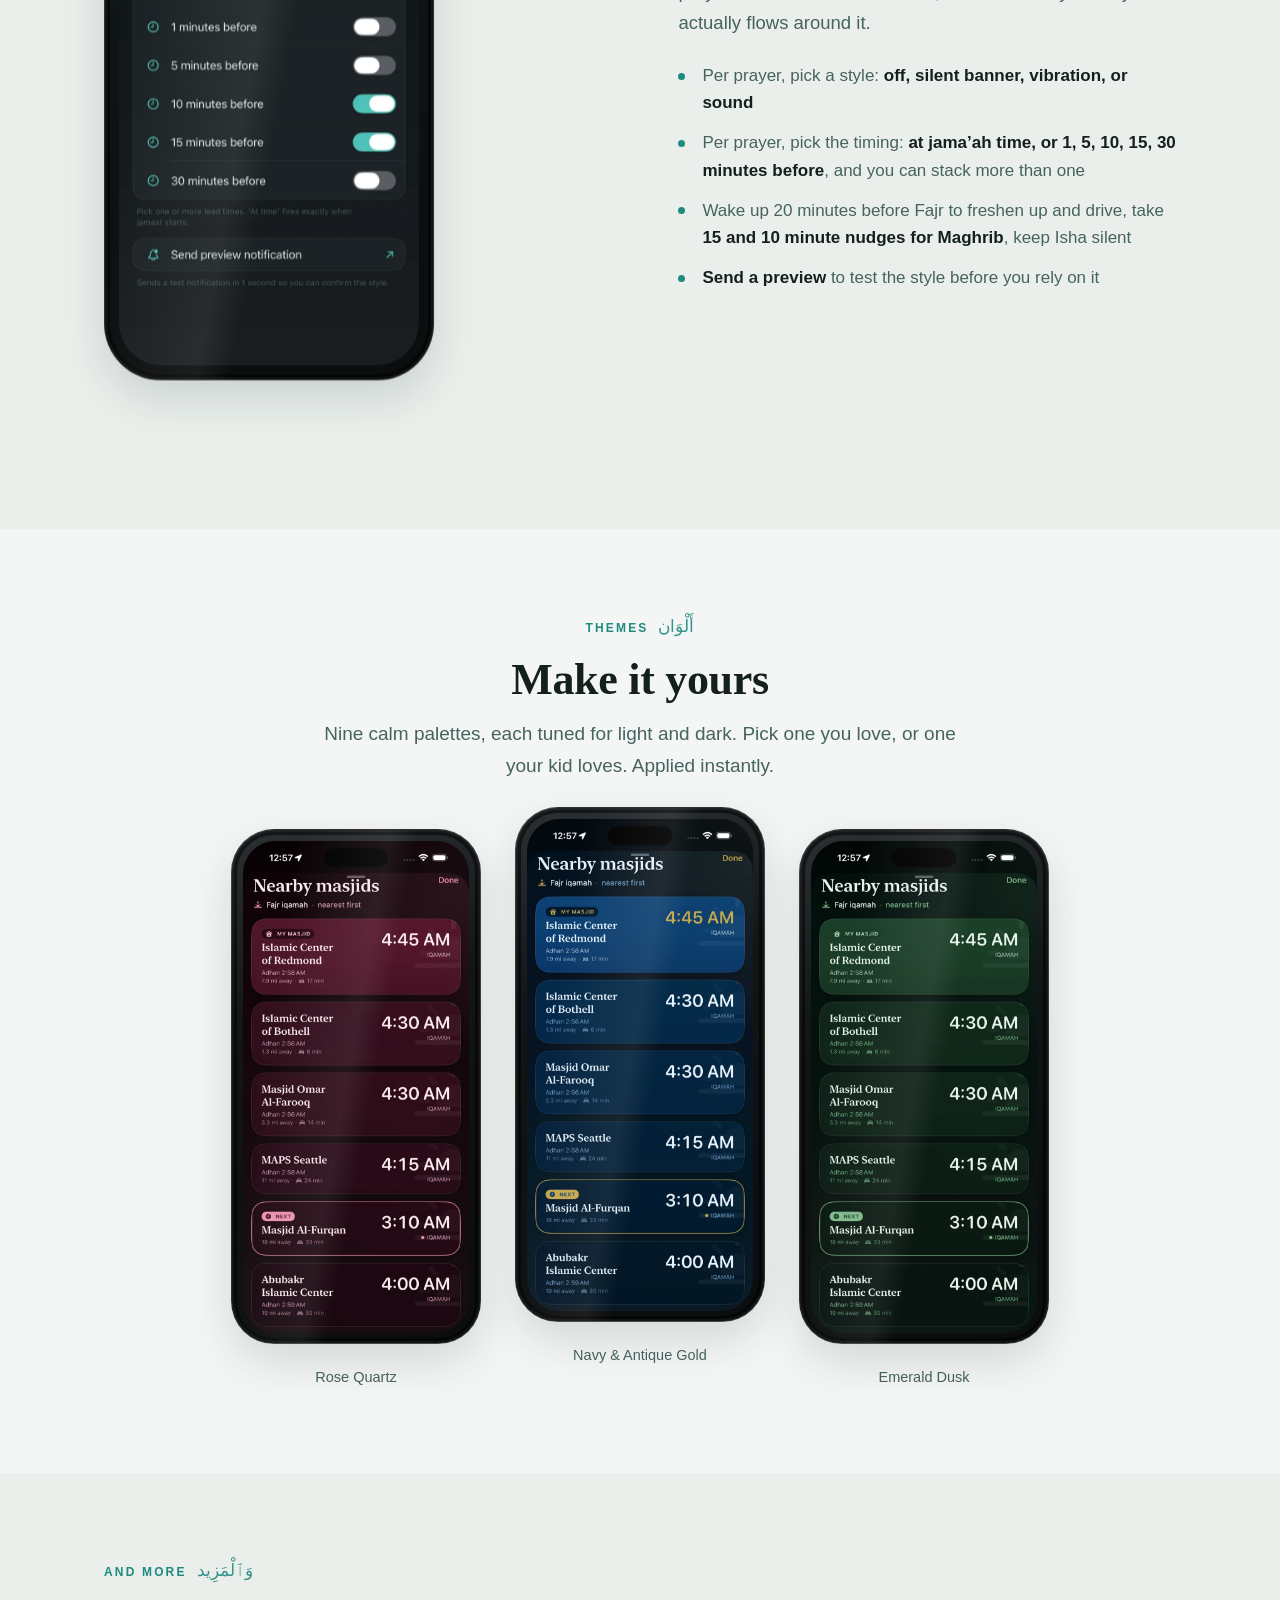
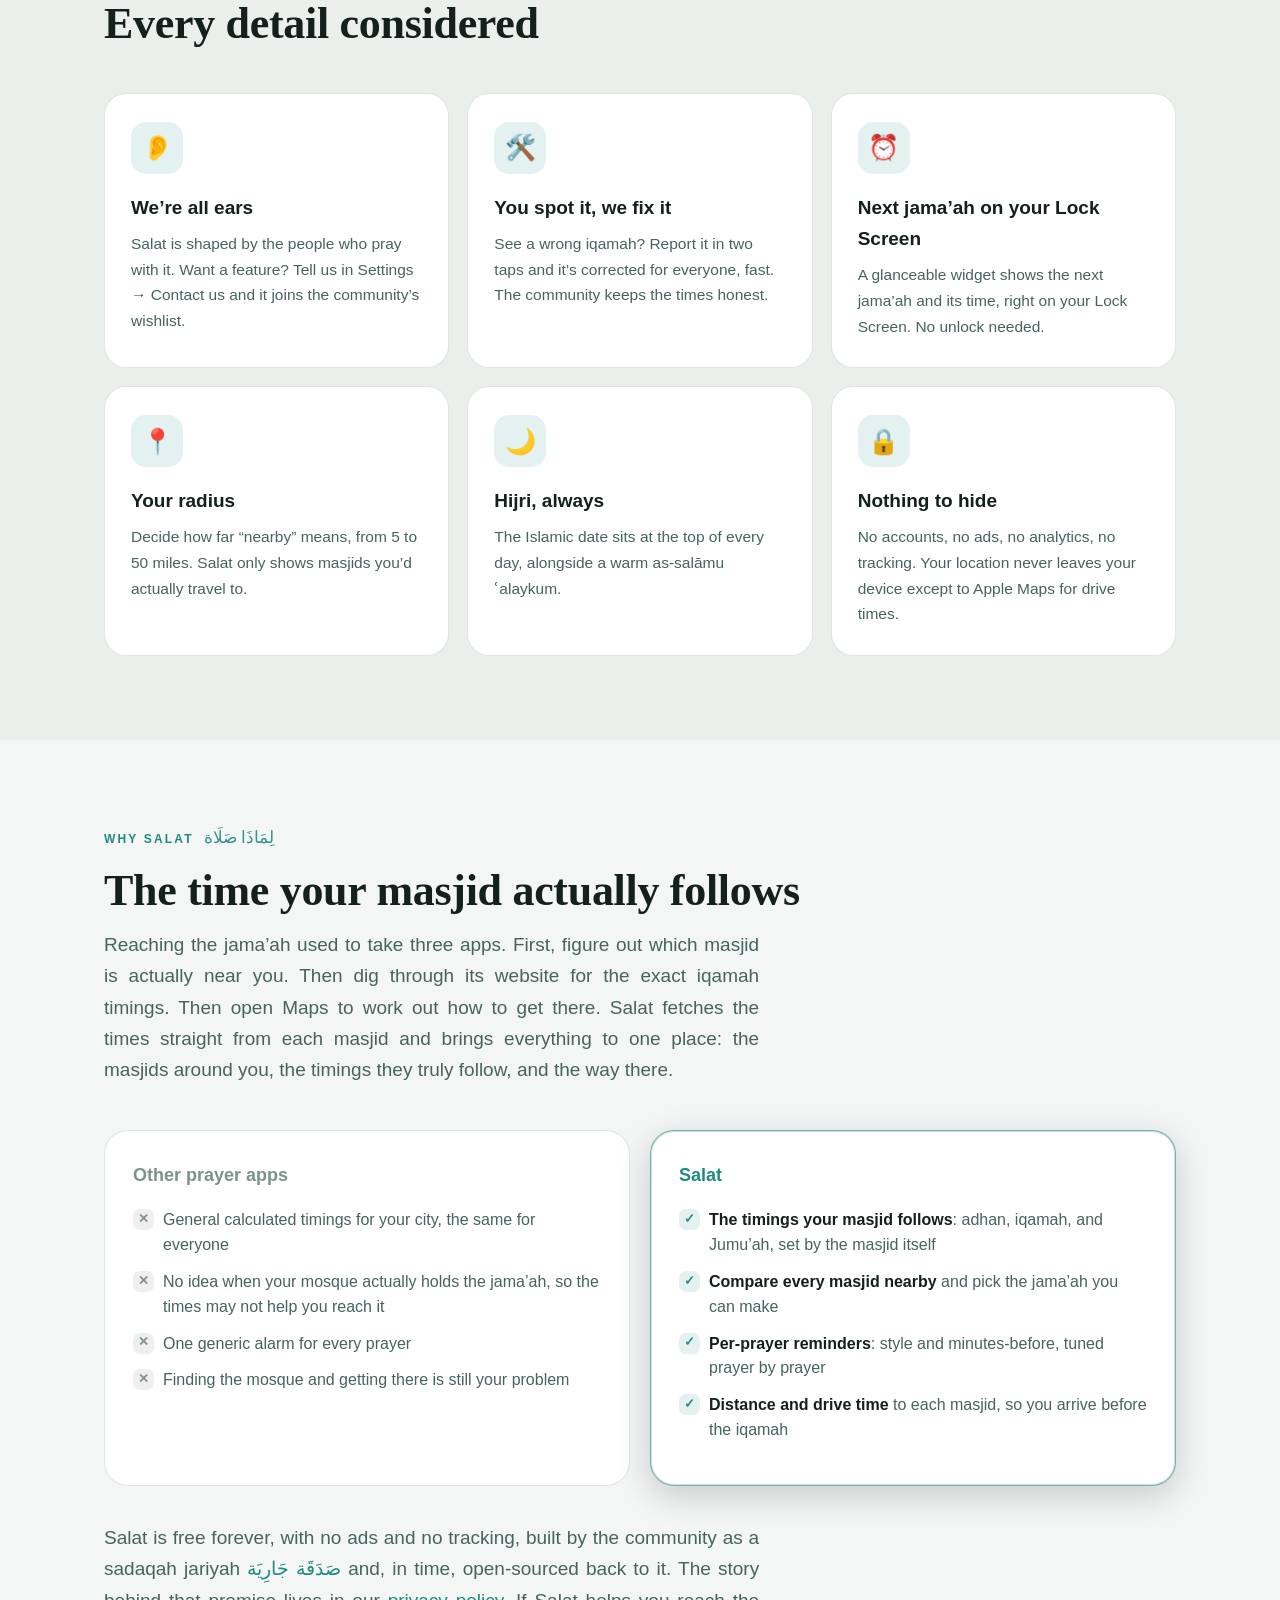
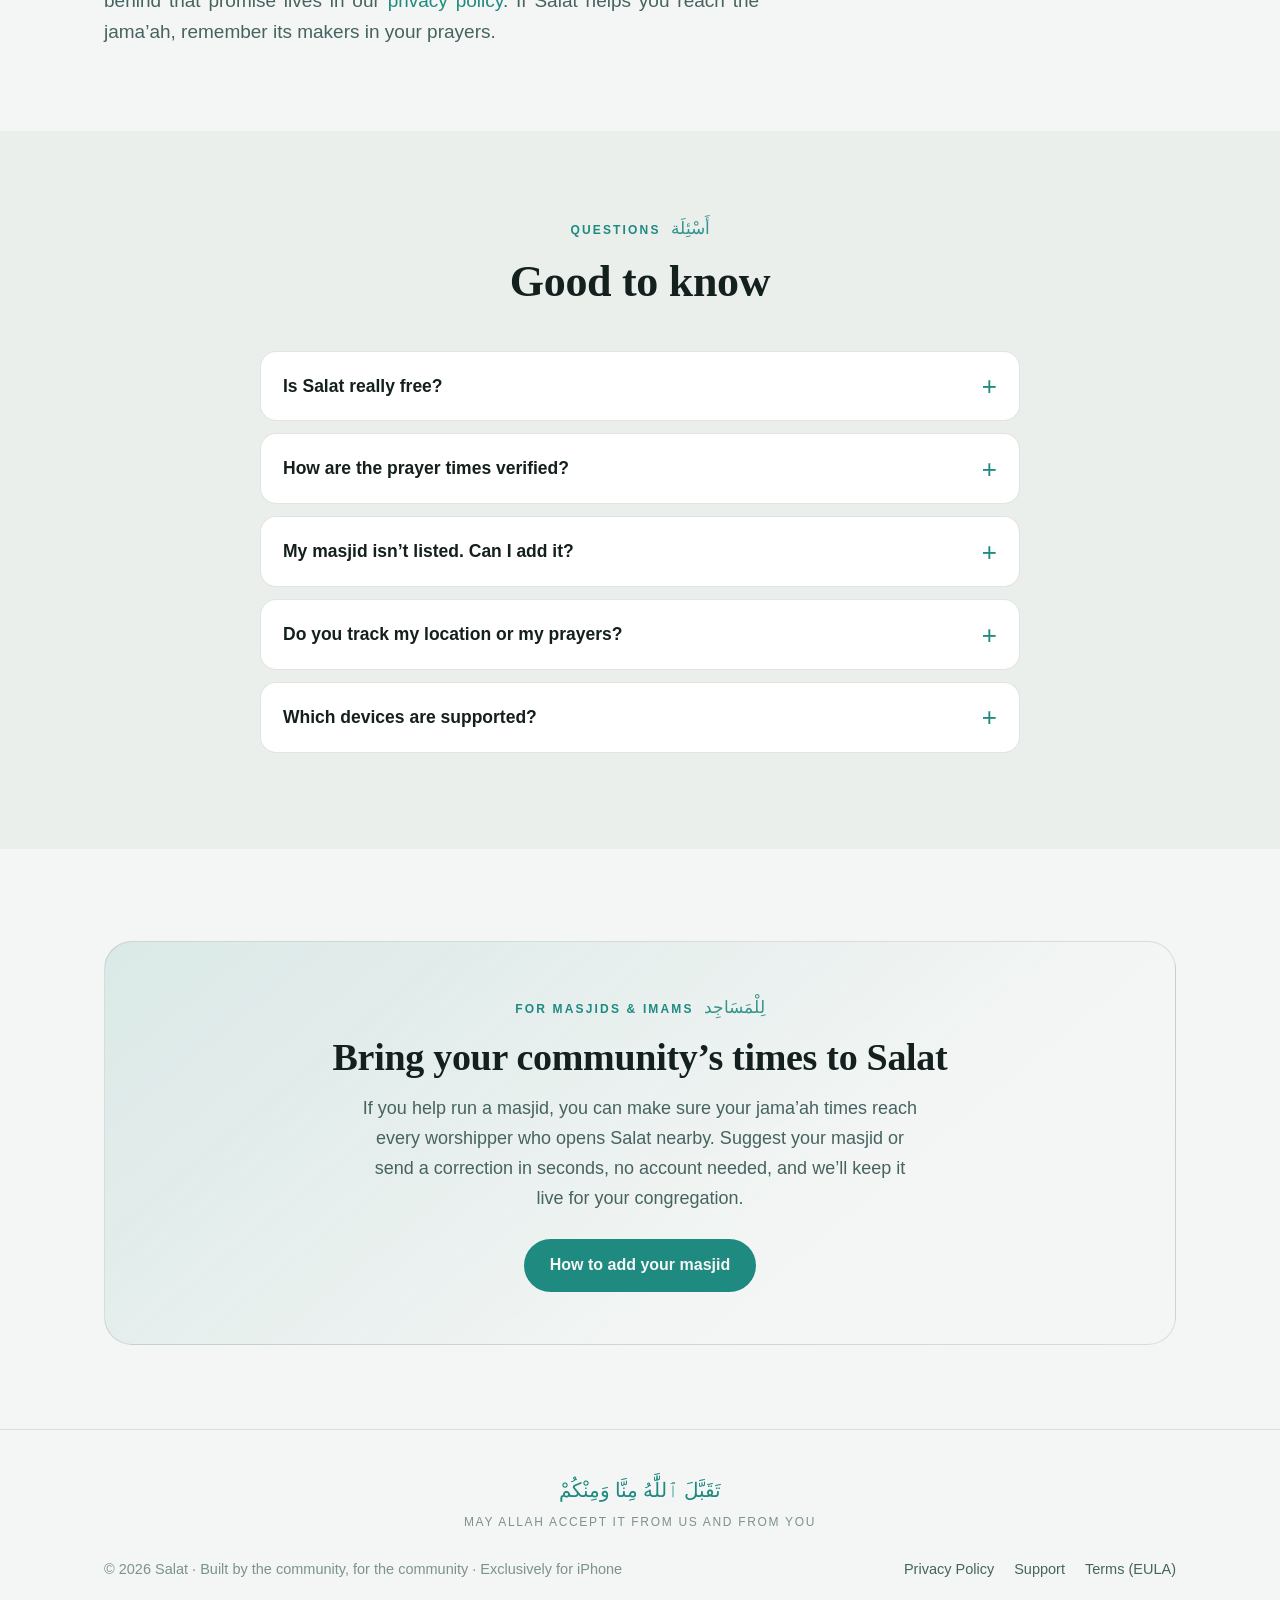
==== commit ad05692c: "Absolute og:image/og:url so shared links show a preview card" ====
--- a/index.html
+++ b/index.html
@@ -7,12 +7,13 @@
 <meta name="description" content="Salat shows the real jama'ah times set by your masjid's own committee. Compare nearby masjids, learn a sunnah a day, and never miss the jama'ah. Exclusively for iPhone. Free forever, no ads, no tracking.">
 <meta property="og:title" content="Salat · A community prayer companion for iPhone">
 <meta property="og:description" content="Real masjid iqamah times, nearby comparison, and gentle learning for every age. Exclusively for iPhone. Free forever. No ads. No tracking.">
-<meta property="og:image" content="assets/home.png">
+<meta property="og:image" content="https://kmohammedsu.github.io/salat-website/assets/home.png">
+<meta property="og:url" content="https://kmohammedsu.github.io/salat-website/">
 <meta property="og:type" content="website">
 <meta name="twitter:card" content="summary_large_image">
 <meta name="twitter:title" content="Salat · A community prayer companion for iPhone">
 <meta name="twitter:description" content="Real masjid iqamah times, nearby comparison, and gentle learning for every age. Exclusively for iPhone. Free forever. No ads. No tracking.">
-<meta name="twitter:image" content="assets/home.png">
+<meta name="twitter:image" content="https://kmohammedsu.github.io/salat-website/assets/home.png">
 <link rel="icon" href="assets/icon.png">
 <link rel="apple-touch-icon" href="assets/icon.png">
 <link rel="stylesheet" href="style.css">
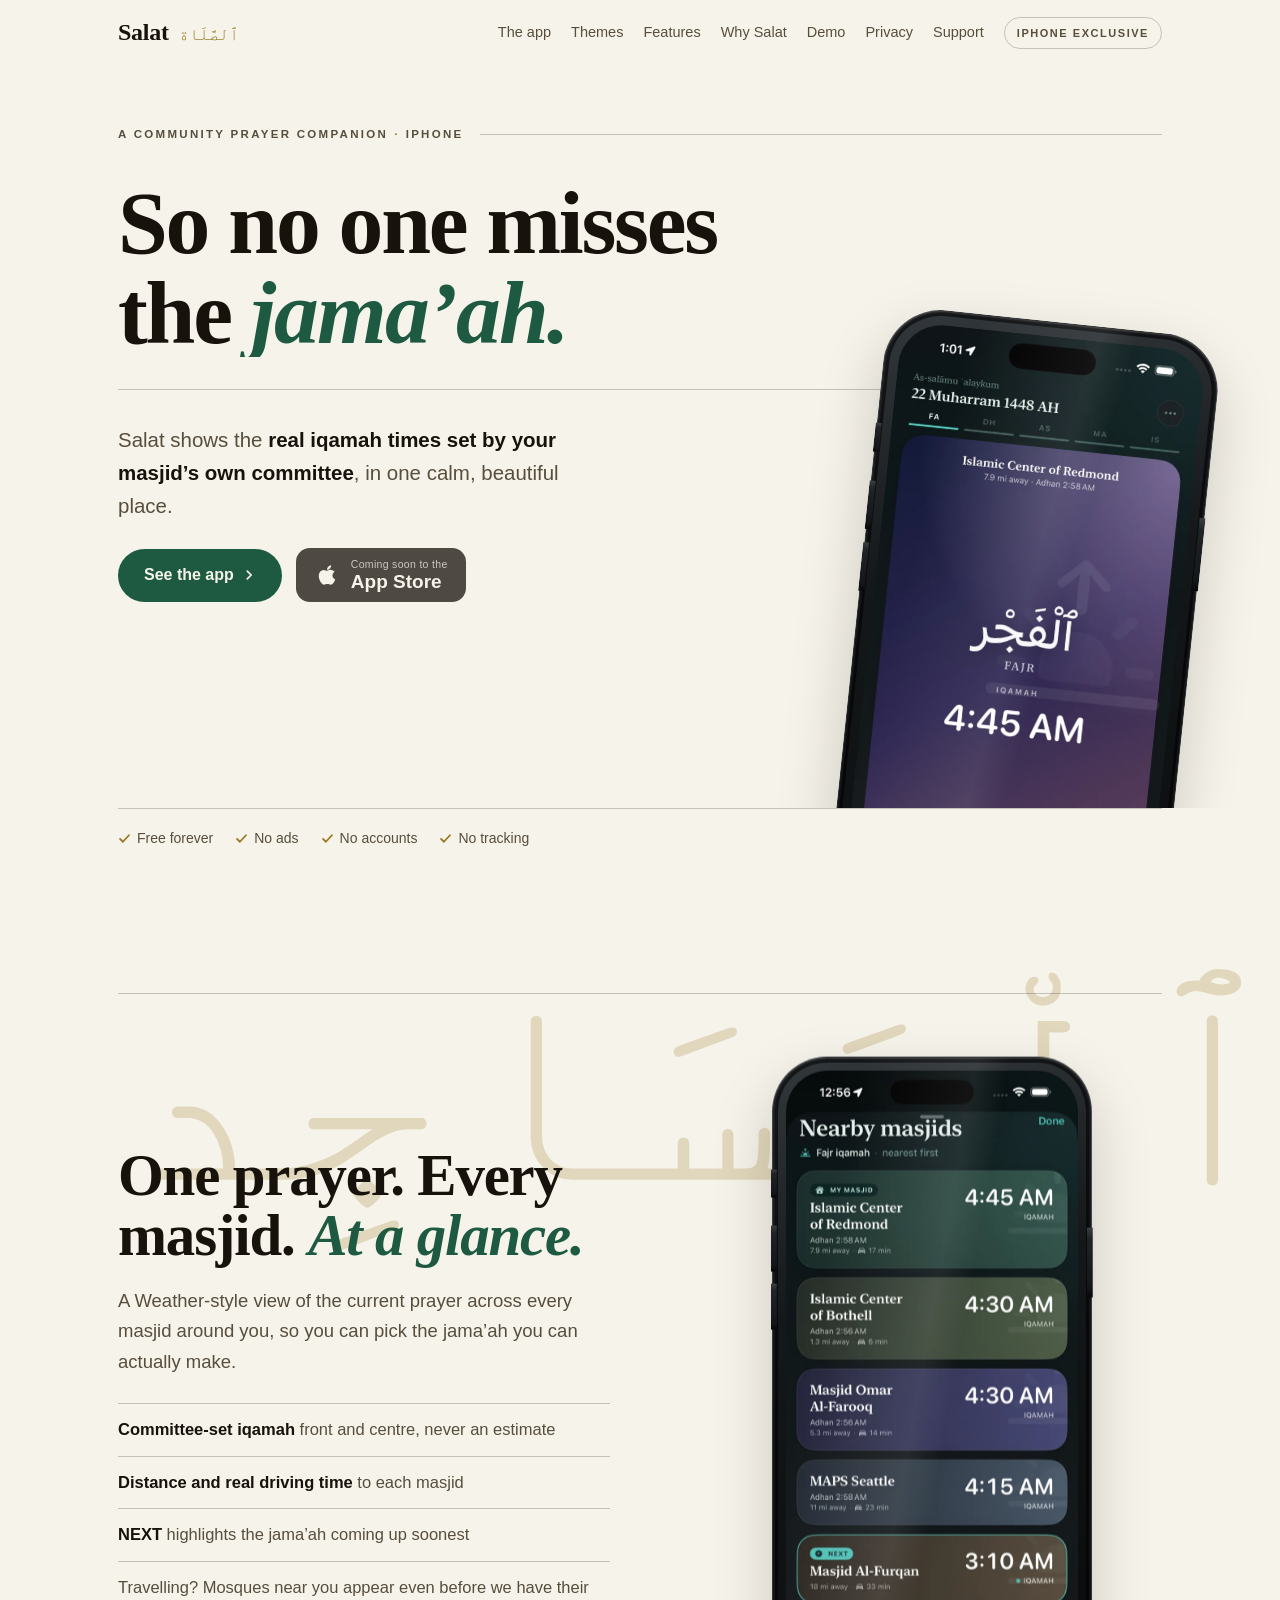
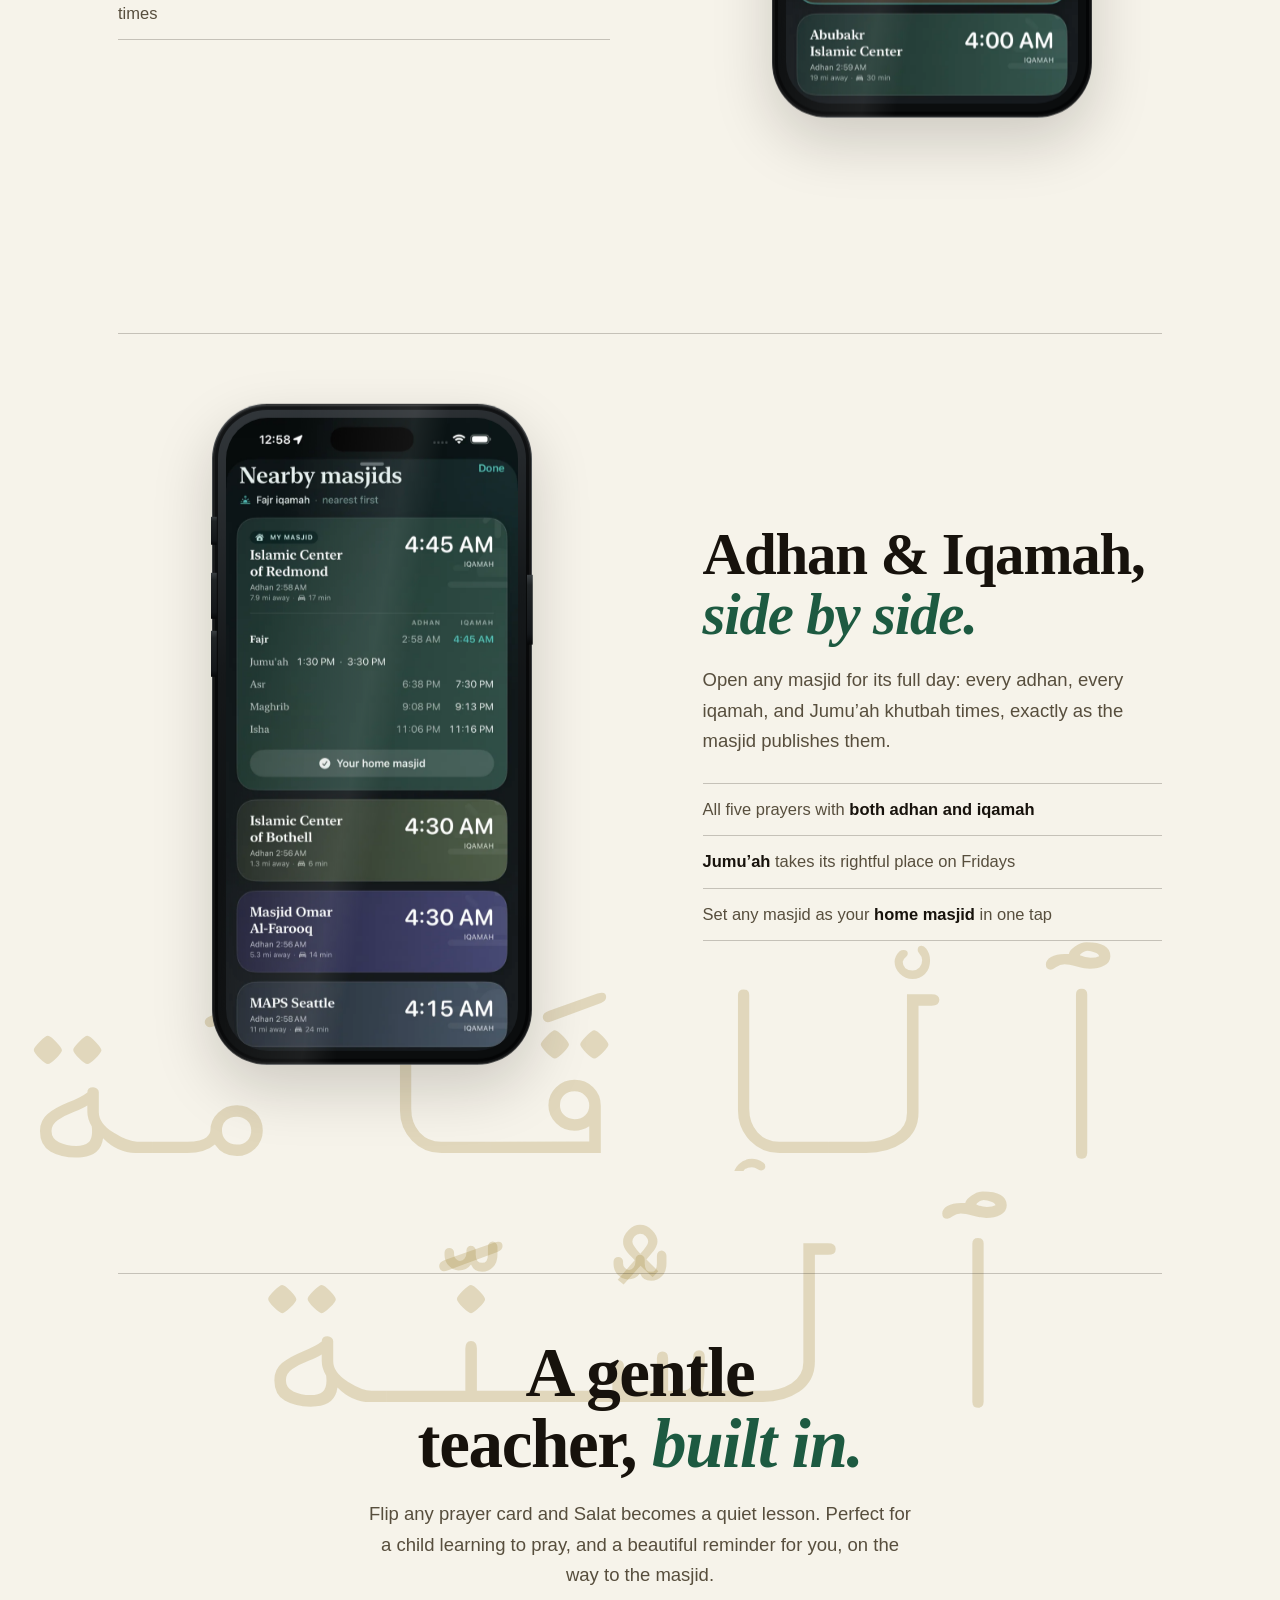
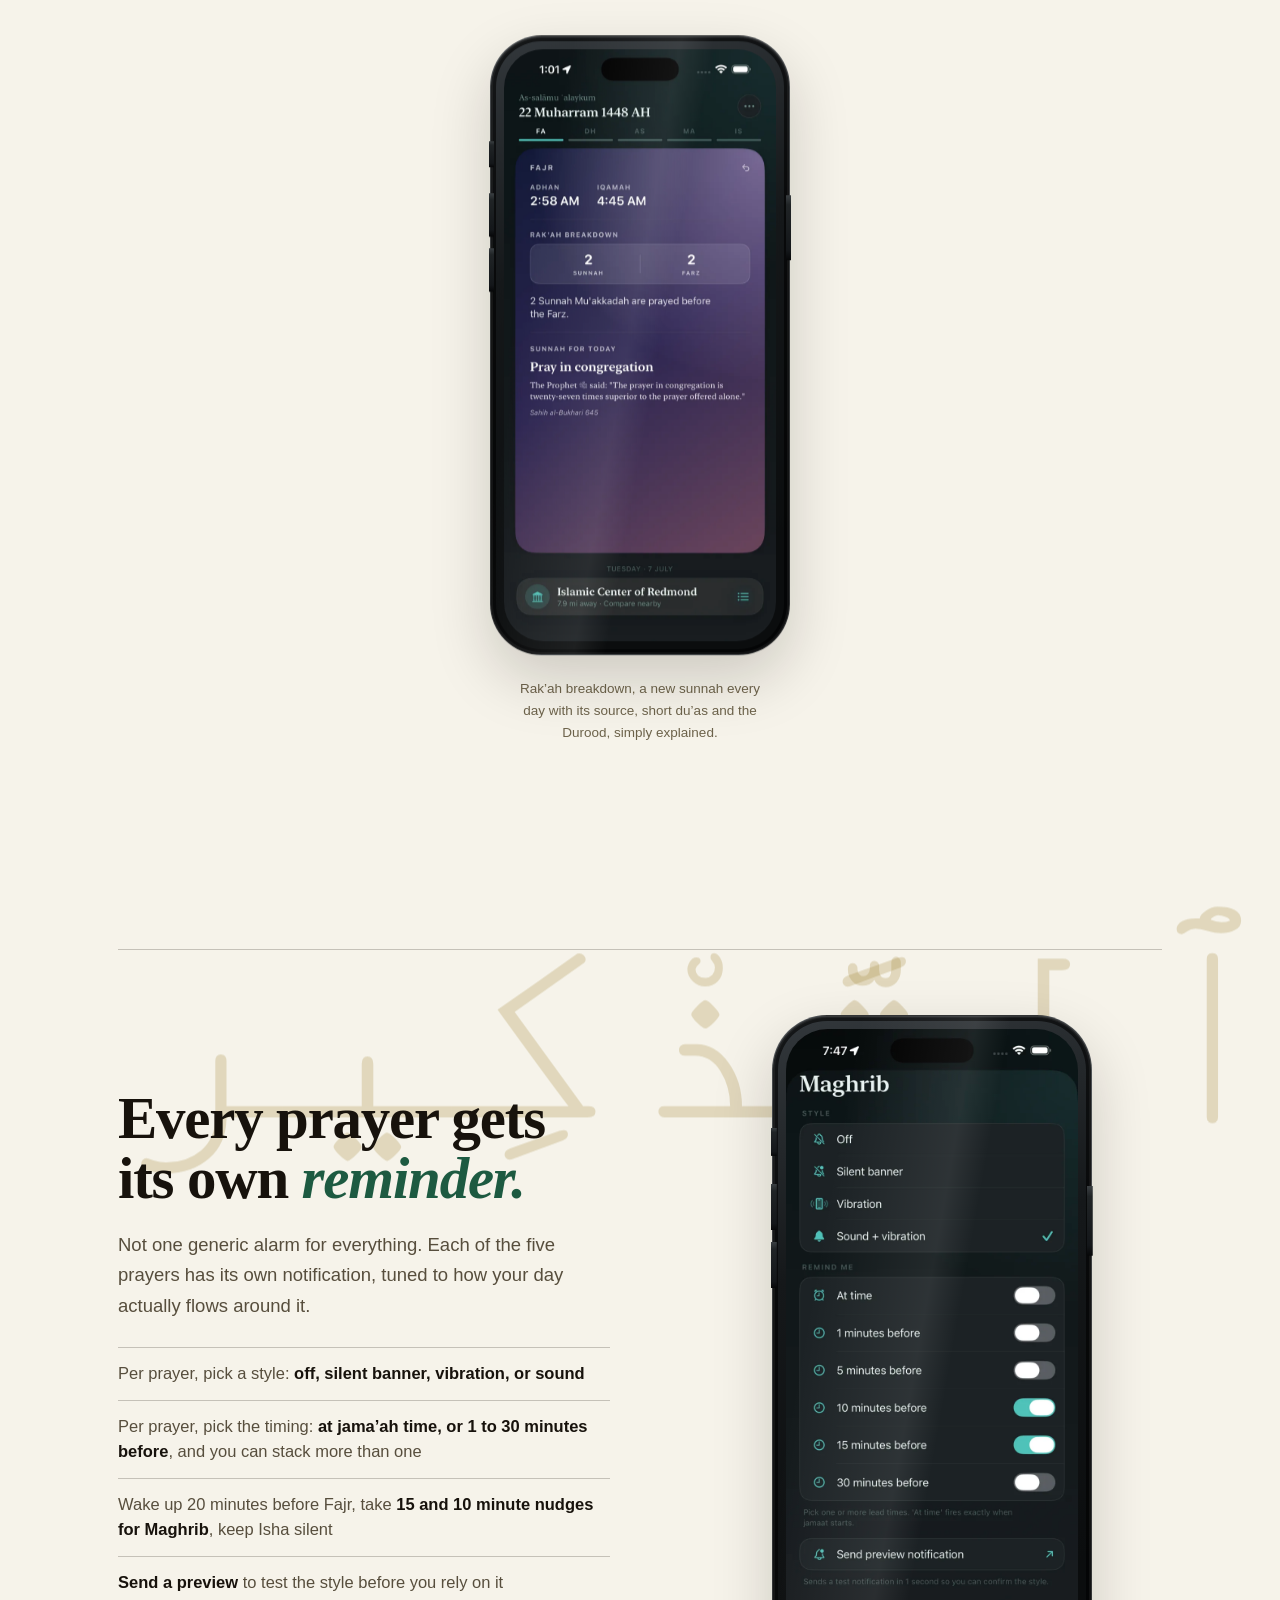
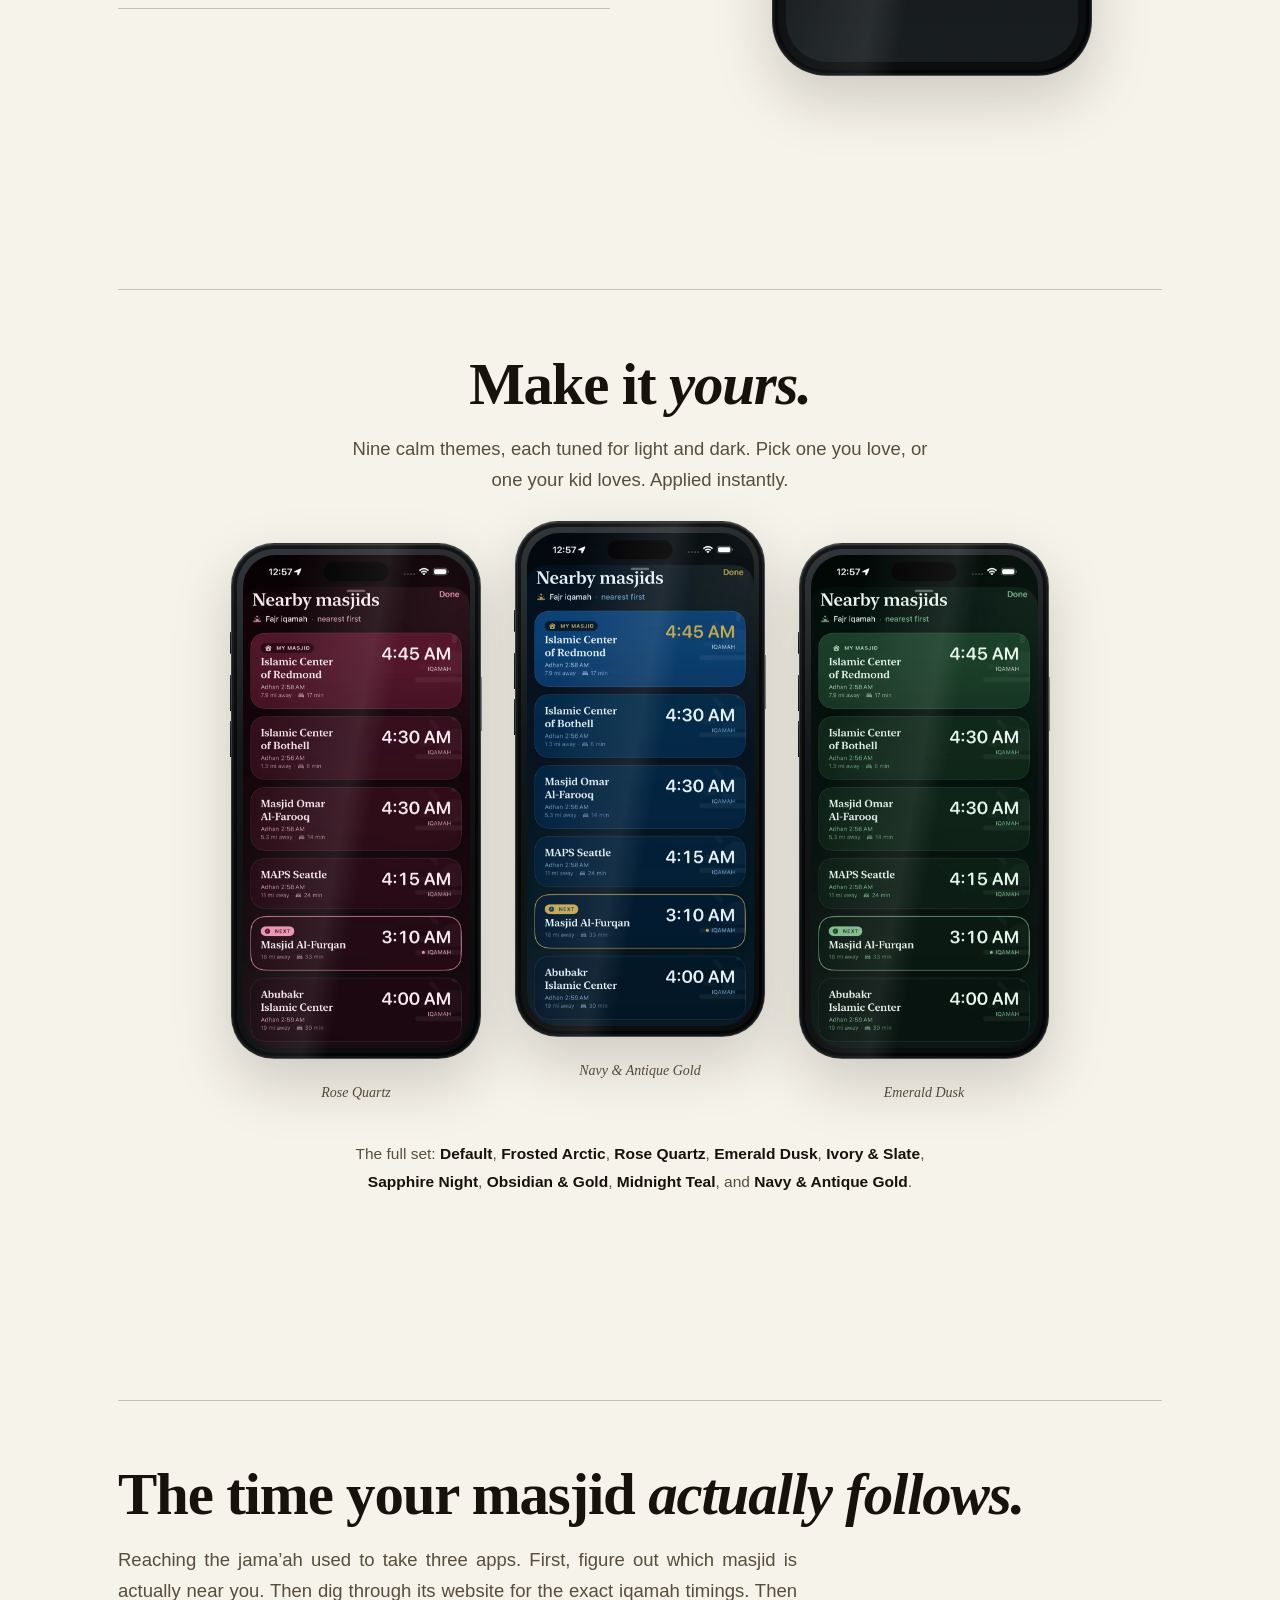
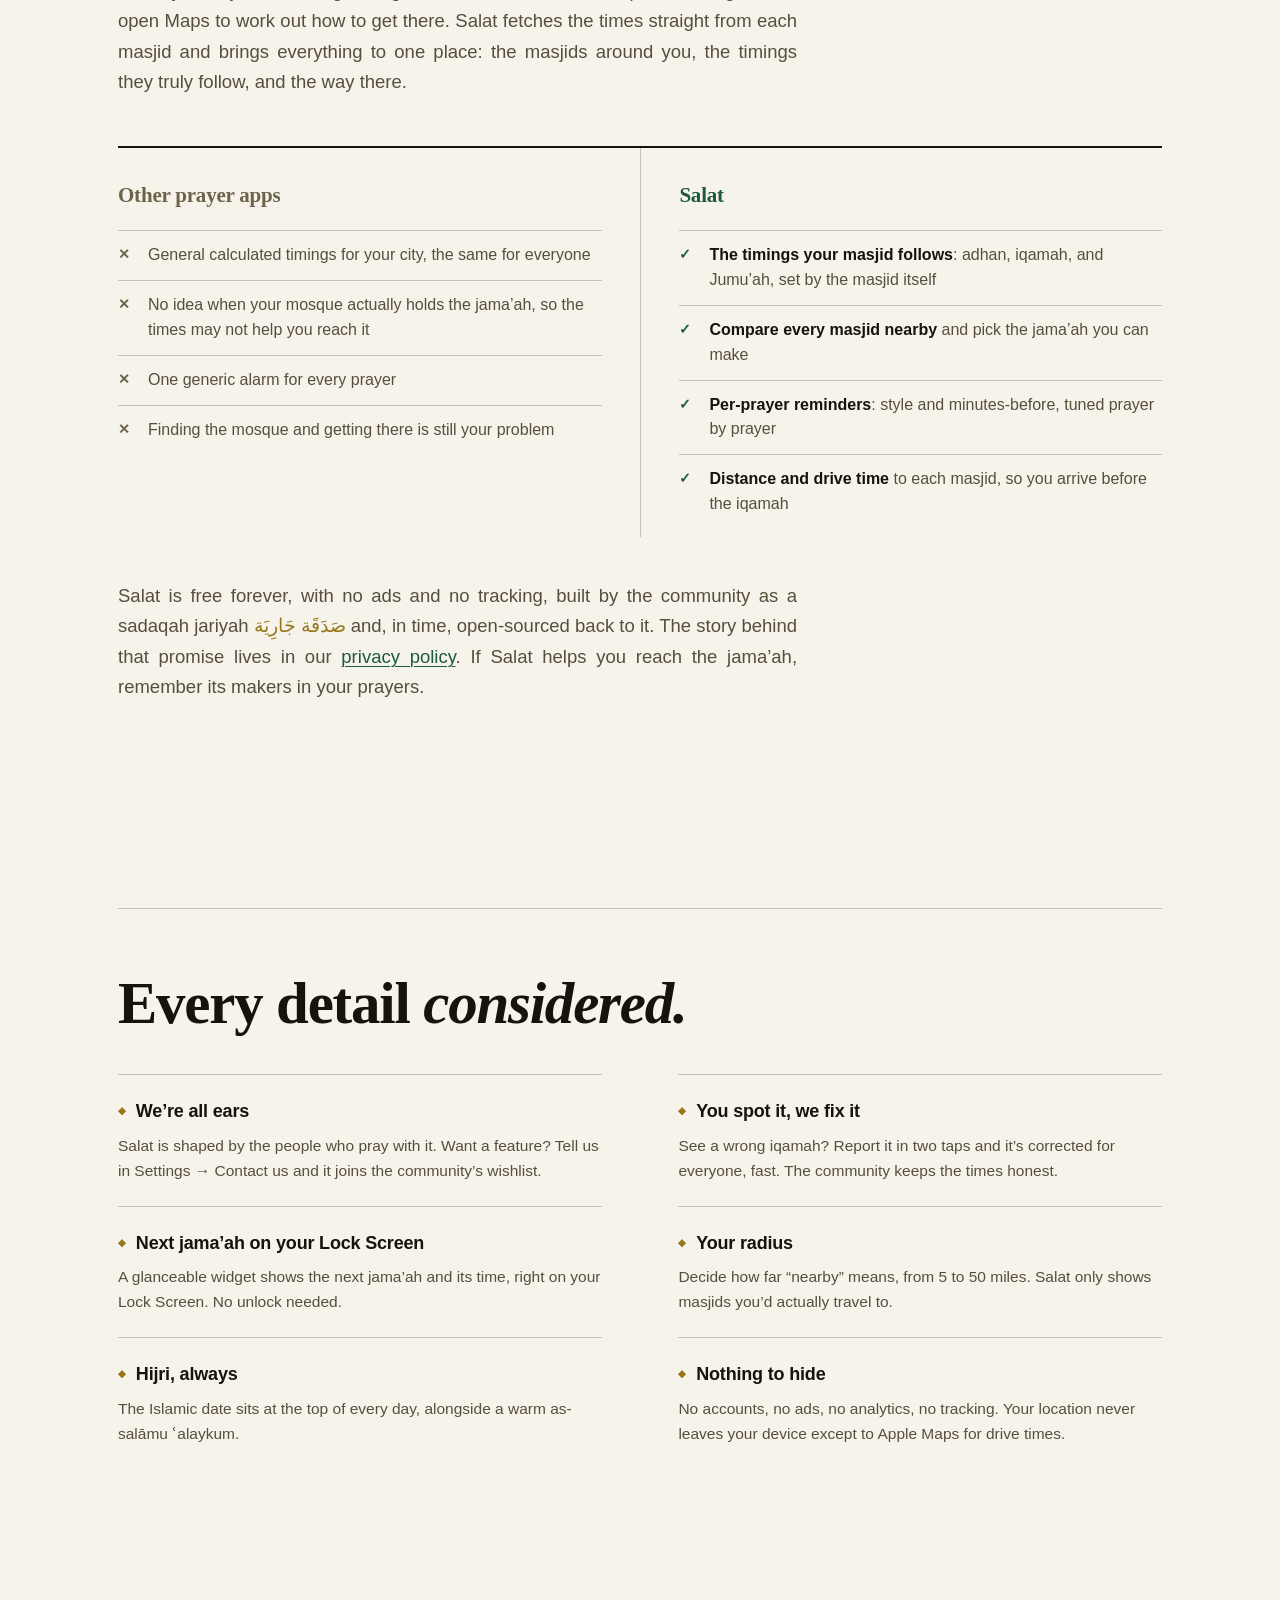
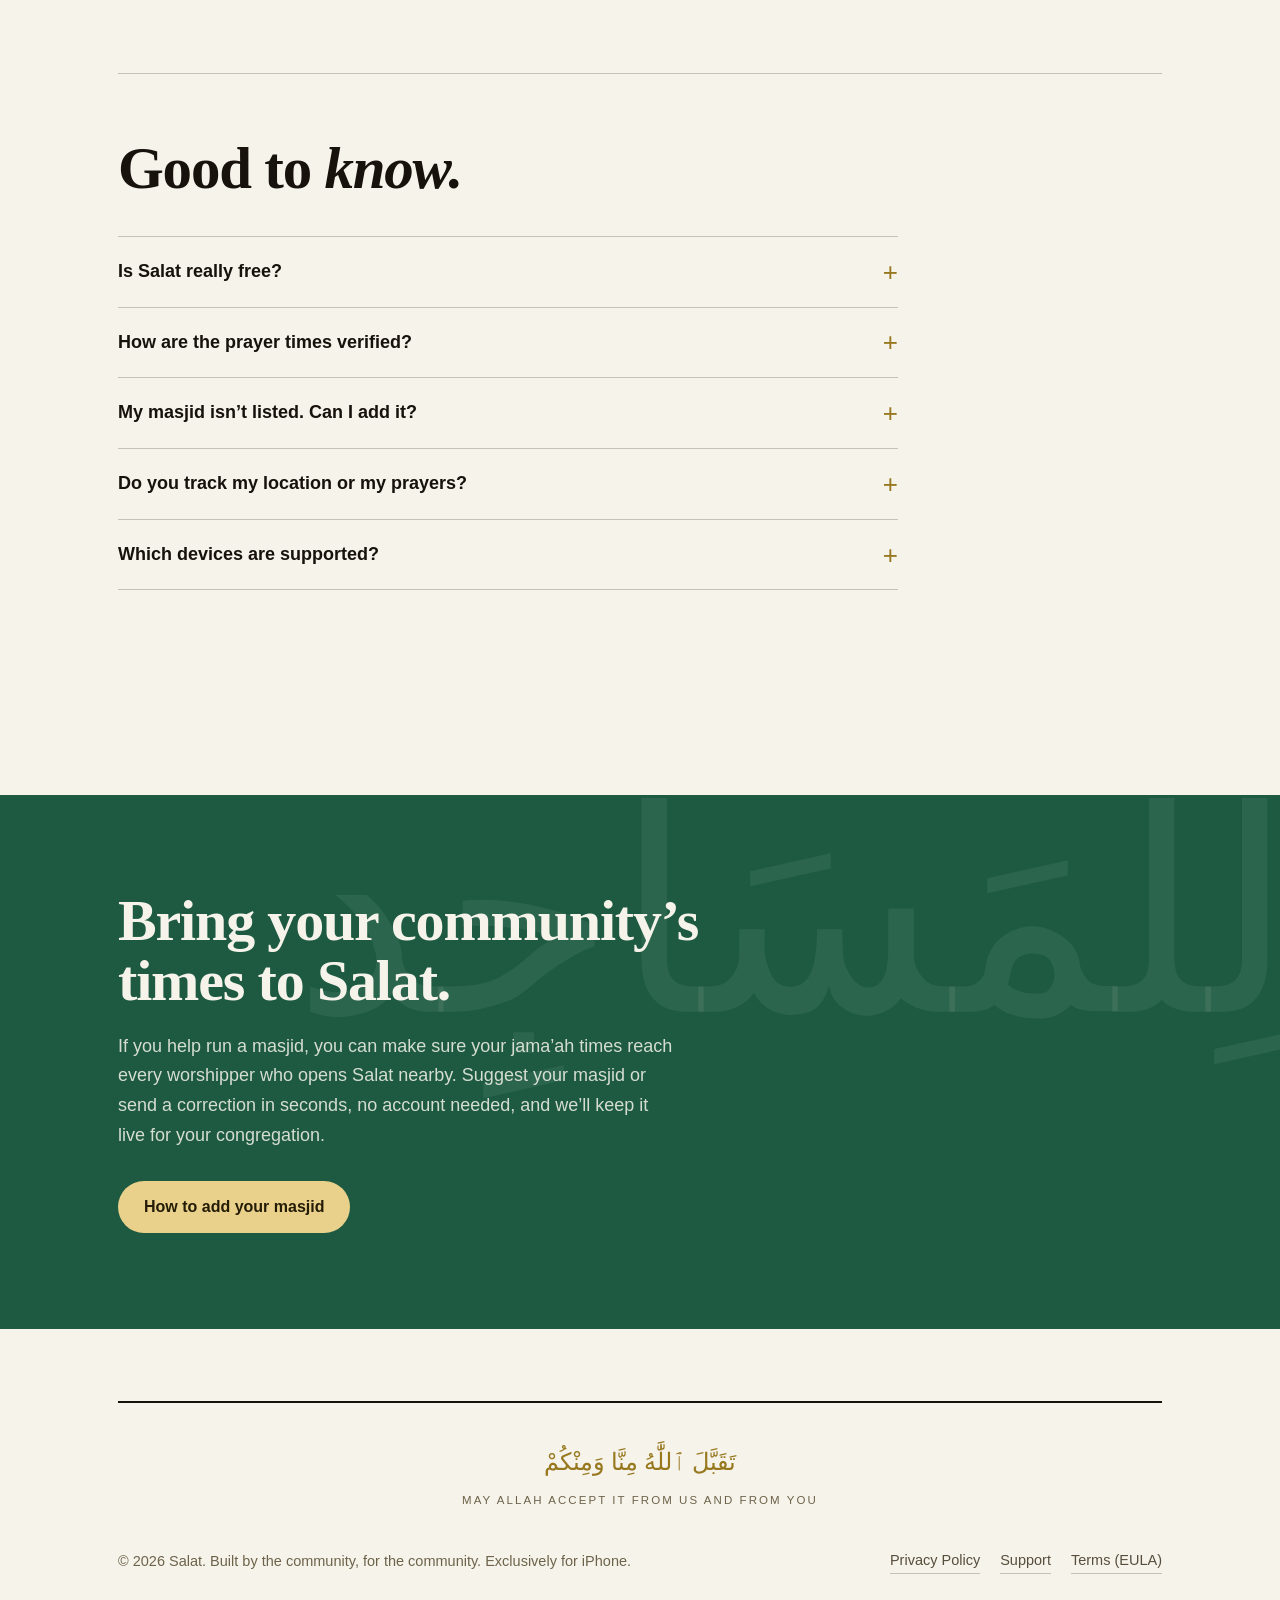
==== commit 616f9ff4: "Redesign: Bayt, the bilingual editorial Full visual rebuild of the site around poster-scale serif ty" ====
--- a/index.html
+++ b/index.html
@@ -5,6 +5,8 @@
 <meta name="viewport" content="width=device-width, initial-scale=1">
 <title>Salat · A community prayer companion for iPhone</title>
 <meta name="description" content="Salat shows the real jama'ah times set by your masjid's own committee. Compare nearby masjids, learn a sunnah a day, and never miss the jama'ah. Exclusively for iPhone. Free forever, no ads, no tracking.">
+<meta name="theme-color" media="(prefers-color-scheme: light)" content="#f6f3ea">
+<meta name="theme-color" media="(prefers-color-scheme: dark)" content="#16110a">
 <meta property="og:title" content="Salat · A community prayer companion for iPhone">
 <meta property="og:description" content="Real masjid iqamah times, nearby comparison, and gentle learning for every age. Exclusively for iPhone. Free forever. No ads. No tracking.">
 <meta property="og:image" content="https://kmohammedsu.github.io/salat-website/assets/home.png">
@@ -20,10 +22,11 @@
 </head>
 <body>
 
+<a class="skip" href="#main">Skip to content</a>
+
 <nav>
   <div class="wrap nav-inner">
     <a class="brand" href="#">
-      <img src="assets/icon.png" alt="Salat app icon">
       <span class="name serif">Salat</span>
       <span class="ar serif" lang="ar" dir="rtl">ٱلصَّلَاة</span>
     </a>
@@ -41,189 +44,160 @@
   </div>
 </nav>
 
-<header class="hero">
-  <div class="wrap">
-    <div id="heroCopy">
-    <img class="hero-icon" src="assets/icon.png" alt="Salat app icon">
-    <div class="bismillah serif" lang="ar" dir="rtl">بِسْمِ ٱللَّٰهِ ٱلرَّحْمَٰنِ ٱلرَّحِيمِ</div>
-    <h1 class="title serif">So no one misses<br>the jama&rsquo;ah.</h1>
-    <p class="tagline">Salat shows the <strong>real iqamah times set by your masjid&rsquo;s own committee</strong>, in one calm, beautiful place.</p>
-    <div class="hero-ctas">
-      <a class="btn" href="#nearby">See the app</a>
-      <div class="store-badge" aria-disabled="true" title="Coming soon to the App Store">
-        <svg viewBox="0 0 24 24" aria-hidden="true"><path d="M17.05 20.28c-.98.95-2.05.8-3.08.35-1.09-.46-2.09-.48-3.24 0-1.44.62-2.2.44-3.06-.35C2.79 15.25 3.51 7.59 9.05 7.31c1.35.07 2.29.74 3.08.8 1.18-.24 2.31-.93 3.57-.84 1.51.12 2.65.72 3.4 1.8-3.12 1.87-2.38 5.98.48 7.13-.57 1.5-1.31 2.99-2.54 4.09l.01-.01zM12.03 7.25c-.15-2.23 1.66-4.07 3.74-4.25.29 2.58-2.34 4.5-3.74 4.25z"/></svg>
-        <div class="bt"><small>Coming soon to the</small><b>App&nbsp;Store</b></div>
-      </div>
-    </div>
-    <div class="free-line">
-      <span><span class="dot">●</span> Free forever</span>
-      <span><span class="dot">●</span> No ads</span>
-      <span><span class="dot">●</span> No accounts</span>
-      <span><span class="dot">●</span> No tracking</span>
-    </div>
-    <p class="hayya serif"><span class="ar" lang="ar" dir="rtl">حَيَّ عَلَى ٱلصَّلَاةِ</span><span class="tr">Come to prayer</span></p>
-    </div>
-
-    <div class="hero-fan">
-      <div class="fan-slot fan-left"><div class="phone"><img src="assets/nearby-default.webp" alt="Nearby masjids list comparing iqamah times" loading="eager"></div></div>
-      <div class="fan-slot fan-center"><div class="phone"><img src="assets/home.webp" alt="Salat home screen showing the prayer card with the masjid's iqamah time" loading="eager"></div></div>
-      <div class="fan-slot fan-right"><div class="phone"><img src="assets/cardback.webp" alt="Prayer card flipped to show rak'ah breakdown and the sunnah of the day" loading="eager"></div></div>
+<main id="main">
+
+<header class="hero" id="top">
+  <div class="ghost serif" lang="ar" dir="rtl" aria-hidden="true">ٱلصَّلَاة</div>
+  <div class="wrap">
+    <div class="meta-row">
+      <span class="meta">A community prayer companion<span class="sep">·</span>iPhone</span>
+      <hr class="rule-x reveal-rule" aria-hidden="true">
+    </div>
+    <h1 class="display serif">
+      <span class="rise"><span>So no one misses</span></span>
+      <span class="rise"><span>the <em>jama&rsquo;ah.</em></span></span>
+    </h1>
+    <hr class="rule-x reveal-rule after-rule" aria-hidden="true">
+    <div class="hero-foot">
+      <div class="reveal in-hero">
+        <p class="standfirst">Salat shows the <strong>real iqamah times set by your masjid&rsquo;s own committee</strong>, in one calm, beautiful place.</p>
+        <div class="hero-ctas">
+          <a class="btn" href="#nearby">See the app <svg class="chev" viewBox="0 0 16 16" fill="none" stroke-width="2" stroke-linecap="round" stroke-linejoin="round" aria-hidden="true"><path d="M6 3.5L10.5 8 6 12.5"/></svg></a>
+          <div class="store-badge" aria-disabled="true" title="Coming soon to the App Store">
+            <svg viewBox="0 0 24 24" aria-hidden="true"><path d="M17.05 20.28c-.98.95-2.05.8-3.08.35-1.09-.46-2.09-.48-3.24 0-1.44.62-2.2.44-3.06-.35C2.79 15.25 3.51 7.59 9.05 7.31c1.35.07 2.29.74 3.08.8 1.18-.24 2.31-.93 3.57-.84 1.51.12 2.65.72 3.4 1.8-3.12 1.87-2.38 5.98.48 7.13-.57 1.5-1.31 2.99-2.54 4.09l.01-.01zM12.03 7.25c-.15-2.23 1.66-4.07 3.74-4.25.29 2.58-2.34 4.5-3.74 4.25z"/></svg>
+            <div class="bt"><small>Coming soon to the</small><b>App&nbsp;Store</b></div>
+          </div>
+        </div>
+      </div>
+      <div class="hero-shot reveal in-hero">
+        <div class="phone"><img src="assets/home.webp" alt="Salat home screen at Fajr: the prayer card with the masjid's iqamah time" loading="eager" fetchpriority="high"></div>
+      </div>
     </div>
   </div>
 </header>
 
-<section id="day">
-  <div class="day-scroll" id="dayScroll">
-    <div class="day-sticky">
-      <div class="day-glow" id="dayGlow" aria-hidden="true"></div>
-      <div class="day-head">
-        <div class="kicker">One day with Salat <span class="ar serif" lang="ar" dir="rtl">يَوْم مَعَ ٱلصَّلَاة</span></div>
-        <h2 class="serif">From dawn to night</h2>
-      </div>
-      <div class="phone day-phone">
-        <img class="day-img active" src="assets/home.webp" alt="Fajr prayer card at dawn with the masjid's iqamah time">
-        <img class="day-img" src="assets/day-dhuhr.webp" alt="Dhuhr prayer card at midday" loading="lazy">
-        <img class="day-img" src="assets/day-asr.webp" alt="Asr prayer card in the afternoon" loading="lazy">
-        <img class="day-img" src="assets/day-maghrib.webp" alt="Maghrib prayer card at sunset" loading="lazy">
-        <img class="day-img" src="assets/day-isha.webp" alt="Isha prayer card at night" loading="lazy">
-      </div>
-      <div class="day-caption">
-        <div class="cap active"><h3 class="serif">Fajr <span class="ar serif" lang="ar" dir="rtl">ٱلْفَجْر</span></h3><p>The day begins with Fajr. One glance and you know the iqamah at your masjid, before the sky turns light.</p></div>
-        <div class="cap"><h3 class="serif">Dhuhr <span class="ar serif" lang="ar" dir="rtl">ٱلظُّهْر</span></h3><p>At work or at school, Dhuhr&rsquo;s jama&rsquo;ah is one look away, with the drive time to make it.</p></div>
-        <div class="cap"><h3 class="serif">Asr <span class="ar serif" lang="ar" dir="rtl">ٱلْعَصْر</span></h3><p>Between meetings and errands, Asr stays within reach. The card always knows what&rsquo;s next.</p></div>
-        <div class="cap"><h3 class="serif">Maghrib <span class="ar serif" lang="ar" dir="rtl">ٱلْمَغْرِب</span></h3><p>A 15 and a 10 minute nudge before Maghrib, and you&rsquo;re out the door before the adhan fades.</p></div>
-        <div class="cap"><h3 class="serif">Isha <span class="ar serif" lang="ar" dir="rtl">ٱلْعِشَاء</span></h3><p>The day closes with Isha, and tomorrow&rsquo;s Fajr is already waiting on the card.</p></div>
-      </div>
-      <div class="day-dots" aria-hidden="true"><span class="active"></span><span></span><span></span><span></span><span></span></div>
-    </div>
-  </div>
-</section>
-
-<section id="nearby" class="alt">
-  <div class="wrap">
-    <div class="showcase reveal">
-      <div class="text">
-        <div class="kicker">Nearby masjids <span class="ar serif" lang="ar" dir="rtl">ٱلْمَسَاجِد</span></div>
-        <h3 class="serif">One prayer. Every masjid. At a glance.</h3>
-        <p>A Weather-style view of the current prayer across every masjid around you, so you can pick the jama&rsquo;ah you can actually make.</p>
-        <ul>
+<section class="promise" aria-label="Free forever, no ads, no accounts, no tracking">
+  <div class="wrap">
+    <div class="free-line reveal">
+      <span><svg viewBox="0 0 16 16" fill="none" stroke-width="2.2" stroke-linecap="round" stroke-linejoin="round" aria-hidden="true"><path d="M2.5 8.5l3.5 3.5 7.5-8"/></svg> Free forever</span>
+      <span><svg viewBox="0 0 16 16" fill="none" stroke-width="2.2" stroke-linecap="round" stroke-linejoin="round" aria-hidden="true"><path d="M2.5 8.5l3.5 3.5 7.5-8"/></svg> No ads</span>
+      <span><svg viewBox="0 0 16 16" fill="none" stroke-width="2.2" stroke-linecap="round" stroke-linejoin="round" aria-hidden="true"><path d="M2.5 8.5l3.5 3.5 7.5-8"/></svg> No accounts</span>
+      <span><svg viewBox="0 0 16 16" fill="none" stroke-width="2.2" stroke-linecap="round" stroke-linejoin="round" aria-hidden="true"><path d="M2.5 8.5l3.5 3.5 7.5-8"/></svg> No tracking</span>
+    </div>
+  </div>
+</section>
+
+<section class="spread" id="nearby">
+  <div class="ghost serif" lang="ar" dir="rtl" aria-hidden="true">ٱلْمَسَاجِد</div>
+  <div class="wrap">
+    <hr class="rule-x reveal-rule top-rule" aria-hidden="true">
+    <div class="grid">
+      <div class="text reveal">
+        <h2 class="serif">One prayer. Every masjid. <em>At a glance.</em></h2>
+        <p class="lede">A Weather-style view of the current prayer across every masjid around you, so you can pick the jama&rsquo;ah you can actually make.</p>
+        <ul class="points">
           <li><strong>Committee-set iqamah</strong> front and centre, never an estimate</li>
           <li><strong>Distance and real driving time</strong> to each masjid</li>
           <li><strong>NEXT</strong> highlights the jama&rsquo;ah coming up soonest</li>
           <li>Travelling? Mosques near you appear even before we have their times</li>
         </ul>
       </div>
-      <div class="shot"><div class="phone"><img src="assets/nearby-default.webp" alt="Nearby masjids list comparing Fajr iqamah times with distance and drive time" loading="lazy"></div></div>
-    </div>
-
-    <div class="showcase flip reveal">
-      <div class="text">
-        <div class="kicker">The whole day <span class="ar serif" lang="ar" dir="rtl">ٱلْأَذَان وَٱلْإِقَامَة</span></div>
-        <h3 class="serif">Adhan &amp; Iqamah, side by side</h3>
-        <p>Open any masjid for its full day: every adhan, every iqamah, and Jumu&rsquo;ah khutbah times, exactly as the masjid publishes them.</p>
-        <ul>
+      <div class="shot reveal">
+        <figure>
+          <div class="phone"><img src="assets/nearby-default.webp" alt="Nearby masjids list comparing iqamah times with distance and drive time" loading="lazy"></div>
+        </figure>
+      </div>
+    </div>
+  </div>
+</section>
+
+<section class="spread flip" id="day">
+  <div class="ghost serif" lang="ar" dir="rtl" aria-hidden="true">ٱلْإِقَامَة</div>
+  <div class="wrap">
+    <hr class="rule-x reveal-rule top-rule" aria-hidden="true">
+    <div class="grid">
+      <div class="text reveal">
+        <h2 class="serif">Adhan &amp; Iqamah, <em>side by side.</em></h2>
+        <p class="lede">Open any masjid for its full day: every adhan, every iqamah, and Jumu&rsquo;ah khutbah times, exactly as the masjid publishes them.</p>
+        <ul class="points">
           <li>All five prayers with <strong>both adhan and iqamah</strong></li>
           <li><strong>Jumu&rsquo;ah</strong> takes its rightful place on Fridays</li>
-          <li>Set any masjid as your home masjid in one tap</li>
-        </ul>
-      </div>
-      <div class="shot"><div class="phone"><img src="assets/expanded.webp" alt="Expanded masjid card showing adhan and iqamah columns for all prayers including Jumu'ah" loading="lazy"></div></div>
-    </div>
-
-    <div class="showcase reveal">
-      <div class="text">
-        <div class="kicker">For every age <span class="ar serif" lang="ar" dir="rtl">ٱلسُّنَّة</span></div>
-        <h3 class="serif">A gentle teacher, built in</h3>
-        <p>Flip any prayer card and Salat becomes a quiet lesson. Perfect for a child learning to pray, and a beautiful reminder for you, on the way to the masjid.</p>
-        <ul>
-          <li><strong>Rak&rsquo;ah breakdown</strong> for every prayer</li>
-          <li>A <strong>new sunnah every day</strong>, with its source</li>
-          <li>Short du&rsquo;as and the Durood, simply explained</li>
-        </ul>
-      </div>
-      <div class="shot"><div class="phone"><img src="assets/cardback.webp" alt="Prayer card back showing rak'ah breakdown and the sunnah of the day with hadith reference" loading="lazy"></div></div>
-    </div>
-
-    <div class="showcase flip reveal">
-      <div class="text">
-        <div class="kicker">Your reminders <span class="ar serif" lang="ar" dir="rtl">ٱلتَّذْكِير</span></div>
-        <h3 class="serif">Every prayer gets its own reminder</h3>
-        <p>Not one generic alarm for everything. Each of the five prayers has its own notification, tuned to how your day actually flows around it.</p>
-        <ul>
+          <li>Set any masjid as your <strong>home masjid</strong> in one tap</li>
+        </ul>
+      </div>
+      <div class="shot reveal">
+        <figure>
+          <div class="phone"><img src="assets/expanded.webp" alt="Expanded masjid card showing adhan and iqamah columns for all prayers including Jumu'ah" loading="lazy"></div>
+        </figure>
+      </div>
+    </div>
+  </div>
+</section>
+
+<section class="spread center-spread" id="learn">
+  <div class="ghost serif" lang="ar" dir="rtl" aria-hidden="true">ٱلسُّنَّة</div>
+  <div class="wrap">
+    <hr class="rule-x reveal-rule top-rule" aria-hidden="true">
+    <div class="reveal">
+      <h2 class="serif">A gentle teacher, <em>built in.</em></h2>
+      <p class="lede">Flip any prayer card and Salat becomes a quiet lesson. Perfect for a child learning to pray, and a beautiful reminder for you, on the way to the masjid.</p>
+      <div class="shot">
+        <figure>
+          <div class="phone"><img src="assets/cardback.webp" alt="Prayer card back showing rak'ah breakdown and the sunnah of the day with its hadith reference" loading="lazy"></div>
+          <figcaption>Rak&rsquo;ah breakdown, a new sunnah every day with its source, short du&rsquo;as and the Durood, simply explained.</figcaption>
+        </figure>
+      </div>
+    </div>
+  </div>
+</section>
+
+<section class="spread" id="reminders">
+  <div class="ghost serif" lang="ar" dir="rtl" aria-hidden="true">ٱلتَّذْكِير</div>
+  <div class="wrap">
+    <hr class="rule-x reveal-rule top-rule" aria-hidden="true">
+    <div class="grid">
+      <div class="text reveal">
+        <h2 class="serif">Every prayer gets its own <em>reminder.</em></h2>
+        <p class="lede">Not one generic alarm for everything. Each of the five prayers has its own notification, tuned to how your day actually flows around it.</p>
+        <ul class="points">
           <li>Per prayer, pick a style: <strong>off, silent banner, vibration, or sound</strong></li>
-          <li>Per prayer, pick the timing: <strong>at jama&rsquo;ah time, or 1, 5, 10, 15, 30 minutes before</strong>, and you can stack more than one</li>
-          <li>Wake up 20 minutes before Fajr to freshen up and drive, take <strong>15 and 10 minute nudges for Maghrib</strong>, keep Isha silent</li>
+          <li>Per prayer, pick the timing: <strong>at jama&rsquo;ah time, or 1 to 30 minutes before</strong>, and you can stack more than one</li>
+          <li>Wake up 20 minutes before Fajr, take <strong>15 and 10 minute nudges for Maghrib</strong>, keep Isha silent</li>
           <li><strong>Send a preview</strong> to test the style before you rely on it</li>
         </ul>
       </div>
-      <div class="shot"><div class="phone"><img src="assets/notif-detail.webp" alt="Maghrib notification settings with sound style selected and 10 and 15 minutes-before reminders switched on" loading="lazy"></div></div>
+      <div class="shot reveal">
+        <figure>
+          <div class="phone"><img src="assets/notif-detail.webp" alt="Maghrib notification settings with sound style selected and 10 and 15 minutes-before reminders switched on" loading="lazy"></div>
+        </figure>
+      </div>
     </div>
   </div>
 </section>
 
 <section id="themes">
-  <div class="wrap center">
-    <div class="kicker">Themes <span class="ar serif" lang="ar" dir="rtl">أَلْوَان</span></div>
-    <h2 class="serif">Make it yours</h2>
-    <p class="lede">Nine calm palettes, each tuned for light and dark. Pick one you love, or one your kid loves. Applied instantly.</p>
-
+  <div class="wrap">
+    <hr class="rule-x reveal-rule top-rule" aria-hidden="true" style="margin-bottom: clamp(40px, 6vw, 64px)">
+    <h2 class="serif reveal">Make it <em>yours.</em></h2>
+    <p class="lede reveal">Nine calm themes, each tuned for light and dark. Pick one you love, or one your kid loves. Applied instantly.</p>
     <div class="themes-strip reveal stagger">
-      <figure class="t"><div class="phone"><img src="assets/nearby-rose.webp" alt="Nearby masjids in the Rose Quartz theme" loading="lazy"></div><figcaption>Rose Quartz</figcaption></figure>
-      <figure class="t mid"><div class="phone"><img src="assets/nearby-navy.webp" alt="Nearby masjids in the Navy and Antique Gold theme" loading="lazy"></div><figcaption>Navy &amp; Antique Gold</figcaption></figure>
-      <figure class="t"><div class="phone"><img src="assets/nearby-emerald.webp" alt="Nearby masjids in the Emerald Dusk theme" loading="lazy"></div><figcaption>Emerald Dusk</figcaption></figure>
-    </div>
-  </div>
-</section>
-
-<section id="features" class="alt">
-  <div class="wrap">
-    <div class="kicker">And more <span class="ar serif" lang="ar" dir="rtl">وَٱلْمَزِيد</span></div>
-    <h2 class="serif">Every detail considered</h2>
-
-    <div class="features reveal stagger">
-      <div class="feature">
-        <div class="icon">👂</div>
-        <h3>We&rsquo;re all ears</h3>
-        <p>Salat is shaped by the people who pray with it. Want a feature? Tell us in Settings → Contact us and it joins the community&rsquo;s wishlist.</p>
-      </div>
-      <div class="feature">
-        <div class="icon">🛠️</div>
-        <h3>You spot it, we fix it</h3>
-        <p>See a wrong iqamah? Report it in two taps and it&rsquo;s corrected for everyone, fast. The community keeps the times honest.</p>
-      </div>
-      <div class="feature">
-        <div class="icon">⏰</div>
-        <h3>Next jama&rsquo;ah on your Lock Screen</h3>
-        <p>A glanceable widget shows the next jama&rsquo;ah and its time, right on your Lock Screen. No unlock needed.</p>
-      </div>
-      <div class="feature">
-        <div class="icon">📍</div>
-        <h3>Your radius</h3>
-        <p>Decide how far &ldquo;nearby&rdquo; means, from 5 to 50 miles. Salat only shows masjids you&rsquo;d actually travel to.</p>
-      </div>
-      <div class="feature">
-        <div class="icon">🌙</div>
-        <h3>Hijri, always</h3>
-        <p>The Islamic date sits at the top of every day, alongside a warm as-salāmu ʿalaykum.</p>
-      </div>
-      <div class="feature">
-        <div class="icon">🔒</div>
-        <h3>Nothing to hide</h3>
-        <p>No accounts, no ads, no analytics, no tracking. Your location never leaves your device except to Apple Maps for drive times.</p>
-      </div>
-    </div>
+      <figure class="t"><div class="phone"><img src="assets/nearby-rose.webp" alt="Nearby masjids in the Rose Quartz theme" loading="lazy"></div><figcaption class="serif">Rose Quartz</figcaption></figure>
+      <figure class="t mid"><div class="phone"><img src="assets/nearby-navy.webp" alt="Nearby masjids in the Navy and Antique Gold theme" loading="lazy"></div><figcaption class="serif">Navy &amp; Antique Gold</figcaption></figure>
+      <figure class="t"><div class="phone"><img src="assets/nearby-emerald.webp" alt="Nearby masjids in the Emerald Dusk theme" loading="lazy"></div><figcaption class="serif">Emerald Dusk</figcaption></figure>
+    </div>
+    <p class="theme-roll reveal">The full set: <b>Default</b>, <b>Frosted Arctic</b>, <b>Rose Quartz</b>, <b>Emerald Dusk</b>, <b>Ivory &amp; Slate</b>, <b>Sapphire Night</b>, <b>Obsidian &amp; Gold</b>, <b>Midnight Teal</b>, and <b>Navy &amp; Antique Gold</b>.</p>
   </div>
 </section>
 
 <section id="mission">
   <div class="wrap">
-    <div class="kicker">Why Salat <span class="ar serif" lang="ar" dir="rtl">لِمَاذَا صَلَاة</span></div>
-    <h2 class="serif">The time your masjid actually follows</h2>
-    <p class="lede">Reaching the jama&rsquo;ah used to take three apps. First, figure out which masjid is actually near you. Then dig through its website for the exact iqamah timings. Then open Maps to work out how to get there. Salat fetches the times straight from each masjid and brings everything to one place: the masjids around you, the timings they truly follow, and the way there.</p>
-
-    <div class="compare reveal stagger">
+    <hr class="rule-x reveal-rule top-rule" aria-hidden="true" style="margin-bottom: clamp(40px, 6vw, 64px)">
+    <h2 class="serif reveal" style="font-size: clamp(34px, 4.6vw, 60px); line-height: 1.02; letter-spacing: -0.02em;">The time your masjid <em>actually follows.</em></h2>
+    <p class="lede reveal">Reaching the jama&rsquo;ah used to take three apps. First, figure out which masjid is actually near you. Then dig through its website for the exact iqamah timings. Then open Maps to work out how to get there. Salat fetches the times straight from each masjid and brings everything to one place: the masjids around you, the timings they truly follow, and the way there.</p>
+
+    <div class="versus reveal stagger">
       <div class="col other">
-        <h3>Other prayer apps</h3>
+        <h3 class="serif">Other prayer apps</h3>
         <ul>
           <li>General calculated timings for your city, the same for everyone</li>
           <li>No idea when your mosque actually holds the jama&rsquo;ah, so the times may not help you reach it</li>
@@ -232,7 +206,7 @@
         </ul>
       </div>
       <div class="col salat">
-        <h3>Salat</h3>
+        <h3 class="serif">Salat</h3>
         <ul>
           <li><strong>The timings your masjid follows</strong>: adhan, iqamah, and Jumu&rsquo;ah, set by the masjid itself</li>
           <li><strong>Compare every masjid nearby</strong> and pick the jama&rsquo;ah you can make</li>
@@ -242,16 +216,48 @@
       </div>
     </div>
 
-    <p class="lede" style="margin-top:36px">Salat is free forever, with no ads and no tracking, built by the community as a sadaqah jariyah <span class="ar serif" lang="ar" dir="rtl">صَدَقَة جَارِيَة</span> and, in time, open-sourced back to it. The story behind that promise lives in our <a href="privacy-policy.html">privacy policy</a>. If Salat helps you reach the jama&rsquo;ah, remember its makers in your prayers.</p>
-  </div>
-</section>
-
-<section id="faq" class="alt">
-  <div class="wrap center">
-    <div class="kicker">Questions <span class="ar serif" lang="ar" dir="rtl">أَسْئِلَة</span></div>
-    <h2 class="serif">Good to know</h2>
-
-    <div class="faq reveal stagger" style="text-align:left">
+    <p class="coda reveal">Salat is free forever, with no ads and no tracking, built by the community as a sadaqah jariyah <span class="ar serif" lang="ar" dir="rtl">صَدَقَة جَارِيَة</span> and, in time, open-sourced back to it. The story behind that promise lives in our <a href="privacy-policy.html">privacy policy</a>. If Salat helps you reach the jama&rsquo;ah, remember its makers in your prayers.</p>
+  </div>
+</section>
+
+<section id="features">
+  <div class="wrap">
+    <hr class="rule-x reveal-rule top-rule" aria-hidden="true" style="margin-bottom: clamp(40px, 6vw, 64px)">
+    <h2 class="serif reveal">Every detail <em>considered.</em></h2>
+    <div class="details-list reveal stagger">
+      <div class="detail">
+        <h3>We&rsquo;re all ears</h3>
+        <p>Salat is shaped by the people who pray with it. Want a feature? Tell us in Settings → Contact us and it joins the community&rsquo;s wishlist.</p>
+      </div>
+      <div class="detail">
+        <h3>You spot it, we fix it</h3>
+        <p>See a wrong iqamah? Report it in two taps and it&rsquo;s corrected for everyone, fast. The community keeps the times honest.</p>
+      </div>
+      <div class="detail">
+        <h3>Next jama&rsquo;ah on your Lock Screen</h3>
+        <p>A glanceable widget shows the next jama&rsquo;ah and its time, right on your Lock Screen. No unlock needed.</p>
+      </div>
+      <div class="detail">
+        <h3>Your radius</h3>
+        <p>Decide how far &ldquo;nearby&rdquo; means, from 5 to 50 miles. Salat only shows masjids you&rsquo;d actually travel to.</p>
+      </div>
+      <div class="detail">
+        <h3>Hijri, always</h3>
+        <p>The Islamic date sits at the top of every day, alongside a warm as-salāmu ʿalaykum.</p>
+      </div>
+      <div class="detail">
+        <h3>Nothing to hide</h3>
+        <p>No accounts, no ads, no analytics, no tracking. Your location never leaves your device except to Apple Maps for drive times.</p>
+      </div>
+    </div>
+  </div>
+</section>
+
+<section id="faq">
+  <div class="wrap">
+    <hr class="rule-x reveal-rule top-rule" aria-hidden="true" style="margin-bottom: clamp(40px, 6vw, 64px)">
+    <h2 class="serif reveal">Good to <em>know.</em></h2>
+    <div class="faq reveal">
       <details>
         <summary>Is Salat really free?</summary>
         <p>Yes, free forever. No ads, no subscriptions, no in-app purchases, and no accounts. It is built as a sadaqah jariyah for the community.</p>
@@ -277,21 +283,26 @@
 </section>
 
 <section id="masjids">
-  <div class="wrap">
-    <div class="band reveal">
-      <div class="kicker">For masjids &amp; imams <span class="ar serif" lang="ar" dir="rtl">لِلْمَسَاجِد</span></div>
-      <h2 class="serif">Bring your community&rsquo;s times to Salat</h2>
-      <p>If you help run a masjid, you can make sure your jama&rsquo;ah times reach every worshipper who opens Salat nearby. Suggest your masjid or send a correction in seconds, no account needed, and we&rsquo;ll keep it live for your congregation.</p>
-      <a class="btn" href="support.html">How to add your masjid</a>
-    </div>
-  </div>
-</section>
+  <div class="band">
+    <div class="ghost serif" lang="ar" dir="rtl" aria-hidden="true">لِلْمَسَاجِد</div>
+    <div class="wrap">
+      <div class="inner reveal">
+        <h2 class="serif">Bring your community&rsquo;s times to Salat.</h2>
+        <p>If you help run a masjid, you can make sure your jama&rsquo;ah times reach every worshipper who opens Salat nearby. Suggest your masjid or send a correction in seconds, no account needed, and we&rsquo;ll keep it live for your congregation.</p>
+        <a class="btn" href="support.html">How to add your masjid</a>
+      </div>
+    </div>
+  </div>
+</section>
+
+</main>
 
 <footer>
   <div class="wrap">
+    <hr class="rule-x heavy" aria-hidden="true">
     <p class="foot-dua serif ar" lang="ar" dir="rtl">تَقَبَّلَ ٱللَّٰهُ مِنَّا وَمِنْكُمْ<span class="tr">May Allah accept it from us and from you</span></p>
     <div class="foot">
-      <span>© <span id="y">2026</span> Salat · Built by the community, for the community · Exclusively for iPhone</span>
+      <span>© <span id="y">2026</span> Salat. Built by the community, for the community. Exclusively for iPhone.</span>
       <div class="links">
         <a href="privacy-policy.html">Privacy Policy</a>
         <a href="support.html">Support</a>
@@ -325,103 +336,51 @@
   navEl.classList.remove("open"); mb.setAttribute("aria-expanded", "false");
 }));
 
+/* Hero cascade: headline lines rise, rules draw, standfirst fades */
+const hero = document.querySelector("header.hero");
+requestAnimationFrame(() => requestAnimationFrame(() => {
+  hero.classList.add("in");
+  hero.querySelectorAll(".reveal-rule").forEach((r, i) => setTimeout(() => r.classList.add("in"), 200 + i * 250));
+  hero.querySelectorAll(".reveal").forEach((r, i) => setTimeout(() => r.classList.add("in"), 350 + i * 150));
+}));
+
+/* Scroll reveals */
 const io = new IntersectionObserver((entries) => {
   for (const e of entries) if (e.isIntersecting) {
     e.target.classList.add("in");
-    setTimeout(() => e.target.classList.add("done"), 1700);
+    setTimeout(() => e.target.classList.add("done"), 1400);
     io.unobserve(e.target);
   }
 }, { threshold: 0.12 });
-document.querySelectorAll(".reveal, .stagger").forEach((el) => io.observe(el));
-
-const heroCopy = document.getElementById("heroCopy");
-const heroFan = document.querySelector(".hero-fan");
-const fanL = document.querySelector(".fan-left"), fanR = document.querySelector(".fan-right"), fanC = document.querySelector(".fan-center");
-const dayScroll = document.getElementById("dayScroll");
-const dayGlow = document.getElementById("dayGlow");
-const dayImgs = [...dayScroll.querySelectorAll(".day-img")];
-const dayCaps = [...dayScroll.querySelectorAll(".cap")];
-const dayDots = [...dayScroll.querySelectorAll(".day-dots span")];
-const showPhones = [...document.querySelectorAll(".showcase .phone")];
-const GLOW = [[126, 98, 176], [88, 146, 186], [188, 142, 76], [206, 100, 62], [40, 58, 96]];
-const SEGS = GLOW.length - 1;
-let dayIdx = -1;
-
-const clamp01 = v => Math.min(1, Math.max(0, v));
-const smooth = t => t * t * (3 - 2 * t);
-
-function setDayLabel(i) {
-  if (i === dayIdx) return;
-  dayIdx = i;
-  dayCaps.forEach((el, j) => el.classList.toggle("active", j === i));
-  dayDots.forEach((el, j) => el.classList.toggle("active", j === i));
-}
-
-const state = { sy: 0, day: 0 };
+document.querySelectorAll(".reveal:not(.in-hero), .stagger, .reveal-rule").forEach((el) => io.observe(el));
+
+/* Phone drift + ghost-Arabic depth drift on scroll */
+const phones = [...document.querySelectorAll(".spread .shot .phone")];
+const ghosts = [...document.querySelectorAll(".ghost")];
 let rafOn = false, idleFrames = 0;
-
-function renderDay(f) {
-  const i = Math.min(SEGS - 1, Math.floor(f)), t = f - i;
-  dayImgs.forEach((img, j) => {
-    if (j === i) { img.style.opacity = 1 - t; img.style.transform = "scale(" + (1 - 0.015 * t) + ")"; }
-    else if (j === i + 1) { img.style.opacity = t; img.style.transform = "scale(" + (1.03 - 0.03 * t) + ")"; }
-    else { img.style.opacity = 0; }
-  });
-  const a = GLOW[i], b = GLOW[i + 1];
-  dayGlow.style.setProperty("--glow",
-    Math.round(a[0] + (b[0] - a[0]) * t) + " " +
-    Math.round(a[1] + (b[1] - a[1]) * t) + " " +
-    Math.round(a[2] + (b[2] - a[2]) * t));
-  setDayLabel(Math.round(f));
-}
-
 function frame() {
   const vh = window.innerHeight;
-  const syT = window.scrollY;
-  navEl.classList.toggle("scrolled", syT > 24);
+  navEl.classList.toggle("scrolled", window.scrollY > 24);
   let live = false;
-
-  state.sy += (syT - state.sy) * 0.14;
-  if (Math.abs(syT - state.sy) > 0.4) live = true; else state.sy = syT;
-
-  if (!reduceMotion && state.sy < vh * 1.3) {
-    heroCopy.style.transform = "translateY(" + (state.sy * 0.22) + "px)";
-    heroCopy.style.opacity = Math.max(0, 1 - state.sy / 640);
-    heroFan.style.transform = "translateY(" + (state.sy * -0.07) + "px)";
-    if (window.innerWidth > 900) {
-      const k = smooth(clamp01(state.sy / 620));
-      fanL.style.transform = "rotate(" + (-7 - 5 * k) + "deg) translate(" + (46 - 40 * k) + "px, " + (12 + 12 * k) + "px)";
-      fanR.style.transform = "rotate(" + (7 + 5 * k) + "deg) translate(" + (-46 + 40 * k) + "px, " + (12 + 12 * k) + "px)";
-      fanC.style.transform = "translateY(" + (4 - 4 * k) + "px)";
-    } else {
-      fanL.style.transform = fanR.style.transform = fanC.style.transform = "";
-    }
-  }
-
-  const r = dayScroll.getBoundingClientRect();
-  const total = r.height - vh;
-  if (total > 0) {
-    const p = clamp01(-r.top / total);
-    const seg = Math.min(SEGS - 0.0001, p * SEGS);
-    const i = Math.floor(seg);
-    const t = smooth(clamp01((seg - i - 0.28) / 0.44));
-    const fT = i + t;
-    state.day += (fT - state.day) * (reduceMotion ? 1 : 0.11);
-    if (Math.abs(fT - state.day) > 0.002) live = true; else state.day = fT;
-    if (r.top < vh && r.bottom > 0) renderDay(state.day);
-  }
-
   if (!reduceMotion) {
-    for (const ph of showPhones) {
+    for (const ph of phones) {
       const pr = ph.getBoundingClientRect();
-      if (pr.bottom < -80 || pr.top > vh + 80) continue;
-      const target = ((pr.top + pr.height / 2 - vh / 2) / vh) * -30;
+      if (pr.bottom < -60 || pr.top > vh + 60) continue;
+      const target = ((pr.top + pr.height / 2 - vh / 2) / vh) * -22;
       ph._y = (ph._y ?? target) + (target - (ph._y ?? target)) * 0.14;
       if (Math.abs(target - ph._y) > 0.3) live = true;
       ph.style.transform = "translateY(" + ph._y.toFixed(1) + "px)";
     }
+    for (const g of ghosts) {
+      const sec = g.parentElement;
+      const sr = sec.getBoundingClientRect();
+      if (sr.bottom < -120 || sr.top > vh + 120) continue;
+      const target = ((sr.top + sr.height / 2 - vh / 2) / vh) * 34;
+      g._y = (g._y ?? target) + (target - (g._y ?? target)) * 0.12;
+      if (Math.abs(target - g._y) > 0.3) live = true;
+      g.style.translate = "0 " + g._y.toFixed(1) + "px";
+    }
   }
-
   idleFrames = live ? 0 : idleFrames + 1;
   if (idleFrames < 12) requestAnimationFrame(frame);
   else rafOn = false;
@@ -430,7 +389,6 @@
 window.addEventListener("scroll", wake, { passive: true });
 window.addEventListener("resize", wake, { passive: true });
 wake();
-
 </script>
 </body>
 </html>
--- a/style.css
+++ b/style.css
@@ -1,242 +1,357 @@
-/* Salat — shared site styles. Auto light/dark via prefers-color-scheme.
-   Dark mirrors the app's calm deep-teal look; light is a warm ivory take. */
+/* Salat — Bayt: the bilingual editorial.
+   ------------------------------------------------------------------
+   Typography is the design. Poster-scale New York serif English in
+   duet with monumental gold Arabic, set on warm paper with ruled
+   lines and a wide asymmetric margin. One emerald accent, spent with
+   intent. Screenshots are artifacts placed in the composition.
+   Dark mode is "night paper": ink and paper swap roles, the gold
+   stays. Fully self-contained: system fonts, inline SVG, no CDNs. */
 
 :root {
-  --bg: #f4f6f5;
-  --bg-2: #eaefec;
-  --surface: #ffffff;
-  --hairline: rgba(20, 32, 30, 0.12);
-  --text: #14201e;
-  --text-2: #46635f;
-  --muted: #7b928d;
-  --accent: #1f8a80;
-  --accent-soft: rgba(31, 138, 128, 0.12);
-  --gold: #ba9e4a;
-  --card-shadow: 0 18px 44px rgba(16, 34, 31, 0.14);
-  --hero-glow: radial-gradient(60% 50% at 70% 10%, rgba(47, 163, 155, 0.16), transparent 70%);
-  --ease: cubic-bezier(0.25, 0.1, 0.25, 1);
+  --paper: #f6f3ea;
+  --paper-2: #efeadd;
+  --ink: #17120c;
+  --ink-2: #574e3d;
+  --ink-3: #6d634b;
+  --rule: rgba(23, 18, 12, 0.22);
+  --rule-strong: #17120c;
+  --emerald: #1d5a41;
+  --emerald-soft: rgba(29, 90, 65, 0.09);
+  --gold: #97781f;
+  --gold-ghost: rgba(151, 120, 31, 0.22);
+  --shadow: 0 24px 60px rgba(23, 18, 12, 0.18);
   --ease-out: cubic-bezier(0.16, 1, 0.3, 1);
+  --ease: cubic-bezier(0.3, 0, 0.4, 1);
+
+  /* Motion tokens (transitions.dev scale) */
+  --duration-quick: 150ms;
+  --duration-fast: 250ms;
+  --duration-medium: 350ms;
+  --duration-slow: 400ms;
+  --ease-smooth-out: cubic-bezier(0.22, 1, 0.36, 1);
 }
 
 @media (prefers-color-scheme: dark) {
   :root {
-    --bg: #0e1417;
-    --bg-2: #101a1c;
-    --surface: #16211f;
-    --hairline: rgba(230, 241, 237, 0.12);
-    --text: #e6f1ed;
-    --text-2: #9fb8b2;
-    --muted: #64807b;
-    --accent: #4fc2b8;
-    --accent-soft: rgba(79, 194, 184, 0.14);
-    --gold: #d4ba72;
-    --card-shadow: 0 22px 54px rgba(0, 0, 0, 0.5);
-    --hero-glow: radial-gradient(60% 50% at 70% 10%, rgba(79, 194, 184, 0.12), transparent 70%);
+    --paper: #16110a;
+    --paper-2: #1d1710;
+    --ink: #f0e9d8;
+    --ink-2: #beb298;
+    --ink-3: #8d8168;
+    --rule: rgba(240, 233, 216, 0.24);
+    --rule-strong: #f0e9d8;
+    --emerald: #7fc4a2;
+    --emerald-soft: rgba(127, 196, 162, 0.1);
+    --gold: #d3b465;
+    --gold-ghost: rgba(211, 180, 101, 0.19);
+    --shadow: 0 24px 60px rgba(0, 0, 0, 0.55);
   }
 }
 
 * { margin: 0; padding: 0; box-sizing: border-box; }
 
 html { scroll-behavior: smooth; }
+@supports (interpolate-size: allow-keywords) {
+  html { interpolate-size: allow-keywords; }
+}
 
 body {
   font: 17px/1.65 -apple-system, BlinkMacSystemFont, "SF Pro Text", "Segoe UI", sans-serif;
-  background: var(--bg);
-  color: var(--text);
+  background: var(--paper);
+  color: var(--ink);
   -webkit-font-smoothing: antialiased;
   overflow-x: hidden;
 }
 
 .serif { font-family: "New York", "Iowan Old Style", Georgia, "Times New Roman", serif; }
-.ar { font-family: "Geeza Pro", "Baghdad", "Al Bayan", "New York", serif; color: var(--accent); }
-
-a { color: var(--accent); text-decoration: none; }
-a:hover { text-decoration: underline; }
-
-.wrap { max-width: 1120px; margin: 0 auto; padding: 0 24px; }
-
-/* ---- Nav ---- */
+.ar { font-family: "Geeza Pro", "Baghdad", "Al Bayan", "New York", serif; }
+
+h1, h2, h3 { text-wrap: balance; }
+
+a { color: var(--emerald); text-decoration-thickness: 1px; text-underline-offset: 3px; }
+a, button, summary { touch-action: manipulation; }
+@media (hover: hover) and (pointer: fine) {
+  a:hover { text-decoration-thickness: 2px; }
+}
+
+:focus-visible {
+  outline: 2px solid var(--emerald);
+  outline-offset: 3px;
+}
+
+.wrap { max-width: 1140px; margin: 0 auto; padding: 0 clamp(20px, 4vw, 48px); position: relative; }
+
+.skip {
+  position: absolute; left: 16px; top: -48px; z-index: 100;
+  background: var(--emerald); color: var(--paper);
+  padding: 10px 18px; font-weight: 600; text-decoration: none;
+  transition: top 0.2s var(--ease);
+}
+.skip:focus-visible { top: 0; }
+
+/* ------------------------------------------------------------------
+   Masthead */
 nav {
   position: sticky; top: 0; z-index: 50;
-  backdrop-filter: blur(18px);
-  -webkit-backdrop-filter: blur(18px);
-  background: color-mix(in srgb, var(--bg) 78%, transparent);
-  border-bottom: 1px solid var(--hairline);
-}
-.nav-inner { display: flex; align-items: center; gap: 28px; height: 70px; transition: height 0.5s var(--ease-out); }
-nav.scrolled .nav-inner { height: 56px; }
-nav.scrolled .brand img { width: 32px; height: 32px; }
-.brand { display: flex; align-items: center; gap: 12px; color: var(--text); font-weight: 600; }
-.brand img {
-  width: 40px; height: 40px; border-radius: 11px;
-  box-shadow: 0 4px 14px rgba(0,0,0,0.25);
-  transition: width 0.5s var(--ease-out), height 0.5s var(--ease-out);
-}
-.brand .name { font-size: 21px; letter-spacing: -0.2px; }
-.brand .ar { font-size: 18px; margin-left: 2px; opacity: 0.95; }
-.brand:hover { text-decoration: none; }
-.nav-links { margin-left: auto; display: flex; gap: 22px; font-size: 15px; align-items: center; }
-.nav-links a { color: var(--text-2); }
-.nav-links a:hover { color: var(--accent); text-decoration: none; }
+  background: color-mix(in srgb, var(--paper) 92%, transparent);
+  backdrop-filter: blur(14px);
+  -webkit-backdrop-filter: blur(14px);
+  border-bottom: 1px solid transparent;
+  transition: border-color 0.4s var(--ease);
+}
+nav.scrolled { border-bottom-color: var(--rule); }
+.nav-inner { display: flex; align-items: center; gap: 24px; height: 66px; }
+.brand { display: flex; align-items: baseline; gap: 10px; text-decoration: none; color: var(--ink); }
+.brand .name { font-size: 24px; font-weight: 600; letter-spacing: -0.01em; }
+.brand .ar { font-size: 17px; color: var(--gold); }
+.nav-links { margin-left: auto; display: flex; gap: 20px; font-size: 14.5px; align-items: center; }
+.nav-links a {
+  color: var(--ink-2); text-decoration: none;
+  position: relative; padding: 10px 0;
+  transition: color var(--duration-quick) ease;
+}
+.nav-links a::after {
+  content: ""; position: absolute; left: 0; right: 0; bottom: 4px;
+  height: 1px; background: var(--emerald);
+  transform: scaleX(0); transform-origin: left center;
+  transition: transform var(--duration-fast) var(--ease-smooth-out);
+}
+@media (hover: hover) and (pointer: fine) {
+  .nav-links a:hover { color: var(--emerald); }
+  .nav-links a:hover::after { transform: scaleX(1); }
+}
 .chip {
-  background: var(--accent-soft); color: var(--accent);
-  padding: 7px 14px; border-radius: 999px;
-  font-size: 12.5px; font-weight: 700; letter-spacing: 0.02em;
+  font-size: 11px; letter-spacing: 0.14em; text-transform: uppercase; font-weight: 700;
+  color: var(--ink-2); border: 1px solid var(--rule); padding: 6px 12px; border-radius: 999px;
   white-space: nowrap;
 }
-
 .menu-btn {
   display: none; margin-left: auto;
-  width: 42px; height: 42px; border-radius: 12px;
-  background: transparent; border: 1px solid var(--hairline);
-  color: var(--text); font-size: 19px; line-height: 1; cursor: pointer;
-}
-
-/* ---- Hero ---- */
-header.hero {
-  position: relative;
-  padding: 66px 0 120px;
-  background: var(--hero-glow), linear-gradient(180deg, var(--bg-2), var(--bg));
-  overflow: hidden;
-  text-align: center;
-}
-.hero-icon {
-  width: 76px; height: 76px; border-radius: 19px;
-  box-shadow: 0 10px 30px rgba(0,0,0,0.35);
-  margin-bottom: 20px;
-}
-.bismillah { color: var(--accent); font-size: 22px; margin-bottom: 18px; }
-h1.title {
-  font-size: clamp(44px, 6.4vw, 74px);
-  line-height: 1.05;
+  width: 42px; height: 42px;
+  background: transparent; border: 1px solid var(--rule);
+  color: var(--ink); font-size: 19px; line-height: 1; cursor: pointer;
+  transition: transform 0.15s var(--ease-out);
+}
+.menu-btn:active { transform: scale(0.94); }
+
+/* ------------------------------------------------------------------
+   Editorial grammar */
+.rule-x {
+  height: 1px; background: var(--rule); border: 0;
+  transform-origin: left center;
+}
+.reveal-rule { transform: scaleX(0); transition: transform 1.1s var(--ease-out); }
+.reveal-rule.in { transform: scaleX(1); }
+
+.meta {
+  font-size: 11.5px; letter-spacing: 0.2em; text-transform: uppercase;
+  color: var(--ink-2); font-weight: 700;
+}
+.meta .sep { color: var(--gold); margin: 0 6px; }
+
+/* Monumental ghost Arabic behind a section. Drifts slower than the page
+   (JS writes the `translate` property) so it reads as a deeper layer. */
+.ghost {
+  position: absolute; z-index: 0;
+  font-size: clamp(150px, 22vw, 320px);
+  line-height: 1.1;
+  color: var(--gold-ghost);
+  pointer-events: none;
+  user-select: none;
+  white-space: nowrap;
+  will-change: translate;
+}
+
+section, header.hero { position: relative; overflow: hidden; }
+
+/* Line-rise reveal for display type */
+.rise { display: block; overflow: hidden; }
+.rise > span { display: block; transform: translateY(110%); transition: transform 0.9s var(--ease-out); }
+.in .rise > span { transform: none; }
+.in .rise:nth-of-type(2) > span { transition-delay: 0.08s; }
+.in .rise:nth-of-type(3) > span { transition-delay: 0.16s; }
+
+.reveal { opacity: 0; transform: translateY(22px); transition: opacity 0.8s var(--ease-out), transform 0.8s var(--ease-out); }
+.reveal.in { opacity: 1; transform: none; }
+.stagger > * { opacity: 0; transform: translateY(18px); transition: opacity 0.7s var(--ease-out), transform 0.7s var(--ease-out); }
+.stagger.in > * { opacity: 1; transform: none; }
+.stagger.in > *:nth-child(2) { transition-delay: 0.07s; }
+.stagger.in > *:nth-child(3) { transition-delay: 0.14s; }
+.stagger.in > *:nth-child(4) { transition-delay: 0.21s; }
+.stagger.in > *:nth-child(5) { transition-delay: 0.28s; }
+.stagger.in > *:nth-child(6) { transition-delay: 0.35s; }
+.stagger.done > * { transition-delay: 0s; }
+
+/* ------------------------------------------------------------------
+   Hero */
+header.hero { padding: clamp(30px, 4vw, 48px) 0 clamp(40px, 5vw, 64px); }
+.hero .ghost { top: -0.18em; right: -0.06em; }
+.hero .meta-row { margin-top: 10px; display: flex; align-items: center; gap: 16px; }
+.hero .meta-row .rule-x { flex: 1; }
+h1.display {
+  margin-top: clamp(20px, 3vw, 34px);
+  font-size: clamp(44px, 7vw, 92px);
+  line-height: 1;
   font-weight: 600;
-  letter-spacing: -0.5px;
-}
-.tagline { margin: 20px auto 0; font-size: 21px; color: var(--text-2); max-width: 52ch; }
-.hero-ctas { margin-top: 30px; display: flex; gap: 14px; flex-wrap: wrap; align-items: center; justify-content: center; }
+  letter-spacing: -0.025em;
+}
+h1.display em { font-style: italic; color: var(--emerald); letter-spacing: -0.02em; padding-right: 0.06em; }
+.hero .after-rule { margin-top: clamp(20px, 2.6vw, 32px); }
+.hero-foot {
+  margin-top: clamp(22px, 3vw, 34px);
+  display: grid; grid-template-columns: minmax(0, 1.1fr) minmax(0, 0.9fr);
+  gap: clamp(28px, 5vw, 72px);
+  align-items: start;
+}
+.standfirst { font-size: clamp(18px, 1.6vw, 21px); line-height: 1.6; color: var(--ink-2); max-width: 44ch; }
+.standfirst strong { color: var(--ink); font-weight: 600; }
+.hero-ctas { margin-top: 26px; display: flex; gap: 14px; flex-wrap: wrap; align-items: center; }
+
+/* Promise strip: its own slim band under the hero, not part of the hero stack */
+.promise { padding: 0 0 clamp(28px, 4vw, 40px); }
+.promise .free-line {
+  border-top: 1px solid var(--rule);
+  padding-top: 18px;
+  font-size: 14px; color: var(--ink-2);
+  display: flex; gap: 8px 22px; flex-wrap: wrap;
+}
+.free-line span { display: inline-flex; align-items: center; gap: 6px; }
+.free-line svg { width: 13px; height: 13px; stroke: var(--gold); }
+
+.hero-shot { position: relative; min-height: 320px; }
+.hero-shot .phone {
+  position: absolute; right: clamp(-36px, -2vw, 0px); top: -104px;
+  transform: rotate(6deg);
+  --pw: min(336px, 27vw);
+}
+
 .btn {
   display: inline-flex; align-items: center; gap: 8px;
   padding: 13px 26px; border-radius: 999px;
-  background: var(--accent); color: var(--bg);
-  font-weight: 600; font-size: 16px;
-}
-.btn:hover { text-decoration: none; filter: brightness(1.06); }
-.coming { font-size: 13px; color: var(--muted); }
-.free-line { margin-top: 22px; font-size: 14px; color: var(--muted); display: flex; gap: 16px; flex-wrap: wrap; justify-content: center; }
-.free-line .dot { color: var(--accent); }
-.hayya { margin-top: 30px; font-size: 26px; }
-.hayya .tr {
-  font-family: -apple-system, BlinkMacSystemFont, sans-serif;
-  font-size: 12px; letter-spacing: 0.16em; text-transform: uppercase;
-  color: var(--muted); margin-left: 12px;
-}
-
-/* Hero load cascade */
-@keyframes rise-in {
-  from { opacity: 0; transform: translateY(30px); }
-  to   { opacity: 1; transform: none; }
-}
-@keyframes phone-in {
-  from { opacity: 0; transform: translateY(110px) scale(0.96); }
-  to   { opacity: 1; transform: none; }
-}
-.hero-icon, .bismillah, h1.title, .tagline, .hero-ctas, .free-line, .hayya {
-  animation: rise-in 1s var(--ease-out) both;
-}
-.bismillah { animation-delay: 0.1s; }
-h1.title { animation-delay: 0.2s; }
-.tagline { animation-delay: 0.32s; }
-.hero-ctas { animation-delay: 0.44s; }
-.free-line { animation-delay: 0.54s; }
-.hayya { animation-delay: 0.64s; }
-
-/* Fanned phone trio */
-.hero-fan {
-  margin-top: 50px;
-  display: flex; justify-content: center; align-items: flex-end;
-  min-height: 460px;
-  will-change: transform;
-}
-.hero-fan .phone { animation: phone-in 1.2s var(--ease-out) both; }
-.fan-slot { display: block; }
-.fan-left  { transform: rotate(-7deg) translate(46px, 12px); z-index: 1; }
-.fan-right { transform: rotate(7deg) translate(-46px, 12px); z-index: 1; }
-.fan-center { z-index: 2; transform: translateY(4px); }
-.fan-center .phone { animation-delay: 0.55s; }
-.fan-left .phone   { animation-delay: 0.75s; }
-.fan-right .phone  { animation-delay: 0.9s; }
-
-/* ---- iPhone frames ----
-   True iPhone 16 Pro Max proportions: screens are 1320x2868 (ratio 0.4602).
-   All geometry derives from --pw so radius/padding scale with the phone. */
+  background: var(--emerald); color: var(--paper);
+  font-weight: 600; font-size: 16px; text-decoration: none;
+  transition: transform var(--duration-quick) var(--ease-out), filter var(--duration-quick) ease;
+}
+@media (prefers-color-scheme: dark) {
+  .btn { color: #0d2419; }
+}
+.btn .chev { width: 14px; height: 14px; stroke: currentColor; transition: transform var(--duration-fast) var(--ease-smooth-out); }
+@media (hover: hover) and (pointer: fine) {
+  .btn:hover { filter: brightness(1.08); }
+  .btn:hover .chev { transform: translateX(3px); }
+}
+.btn:active { transform: scale(0.97); }
+.store-badge {
+  display: inline-flex; align-items: center; gap: 11px;
+  padding: 10px 18px; border-radius: 14px;
+  background: var(--ink); color: var(--paper);
+}
+.store-badge svg { width: 26px; height: 26px; fill: currentColor; }
+.store-badge .bt { text-align: left; line-height: 1.15; }
+.store-badge .bt small { display: block; font-size: 10.5px; letter-spacing: 0.03em; opacity: 0.75; }
+.store-badge .bt b { font-size: 19px; font-weight: 600; font-family: -apple-system, BlinkMacSystemFont, sans-serif; }
+.store-badge[aria-disabled="true"] { opacity: 0.75; cursor: default; }
+
+/* ------------------------------------------------------------------
+   Editorial spreads */
+.spread { padding: clamp(64px, 8vw, 104px) 0; }
+.spread .top-rule { margin-bottom: clamp(40px, 6vw, 64px); }
+.spread .grid {
+  display: grid; grid-template-columns: minmax(0, 1.05fr) minmax(0, 0.95fr);
+  gap: clamp(32px, 6vw, 88px);
+  align-items: center;
+  position: relative; z-index: 1;
+}
+.spread.flip .grid > .shot { order: -1; }
+.spread h2 {
+  font-size: clamp(34px, 4.6vw, 60px);
+  line-height: 1.02;
+  font-weight: 600;
+  letter-spacing: -0.02em;
+}
+.spread h2 em { font-style: italic; color: var(--emerald); }
+.spread .lede { margin-top: 20px; font-size: 18.5px; color: var(--ink-2); max-width: 46ch; }
+.spread ul.points { margin-top: 26px; list-style: none; max-width: 52ch; }
+.spread ul.points li {
+  padding: 13px 0; border-top: 1px solid var(--rule);
+  color: var(--ink-2); font-size: 16.5px; line-height: 1.55;
+}
+.spread ul.points li:last-child { border-bottom: 1px solid var(--rule); }
+.spread ul.points strong { color: var(--ink); font-weight: 600; }
+.spread .shot { justify-self: center; position: relative; }
+.spread .shot .phone { will-change: transform; }
+.spread .shot figcaption {
+  margin-top: 14px; font-size: 13.5px; color: var(--ink-3);
+  text-align: center; max-width: 34ch; margin-inline: auto;
+}
+
+/* ghost placement per spread: anchored over the phone column, clear of copy */
+#nearby .ghost { top: 0.05em; right: -0.06em; }
+#day .ghost { bottom: -0.12em; left: -0.06em; }
+#reminders .ghost { top: 0.08em; right: -0.06em; }
+
+/* Centered teaching spread */
+.spread.center-spread { text-align: center; }
+.spread.center-spread .ghost { top: -0.1em; left: 50%; transform: translateX(-50%); }
+.spread.center-spread h2 { font-size: clamp(38px, 5.4vw, 72px); max-width: 14ch; margin-inline: auto; }
+.spread.center-spread .lede { margin-inline: auto; max-width: 54ch; }
+.spread.center-spread .shot { margin-top: 44px; position: relative; z-index: 1; }
+.spread.center-spread .phone { --pw: min(300px, 74vw); }
+
+/* ------------------------------------------------------------------
+   iPhone frame — iPhone Pro Max geometry (6.9" screens are 1320x2868;
+   outer shell lands at the real 77.6x163mm proportions). The ::before
+   layer draws the physical side controls just proud of the shell:
+   Action button and volume up/down on the left, side button on the
+   right, each with a vertical metal sheen. */
 .phone {
-  --pw: min(300px, 74vw);
+  --pw: min(320px, 76vw);
   width: var(--pw);
   position: relative;
   border-radius: calc(var(--pw) * 0.172);
-  padding: calc(var(--pw) * 0.043);
-  background: linear-gradient(165deg, #2c3033, #131617 34%, #0b0d0e 82%);
-  border: 1px solid rgba(255, 255, 255, 0.14);
+  padding: calc(var(--pw) * 0.042);
+  background: linear-gradient(165deg, #33383c, #15181a 36%, #0b0d0e 84%);
+  border: 1px solid rgba(255, 255, 255, 0.16);
   box-shadow:
-    var(--card-shadow),
+    var(--shadow),
+    inset 0 1px 0 rgba(255, 255, 255, 0.1),
     inset 0 0 0 2px rgba(255, 255, 255, 0.05),
-    inset 0 0 0 5px rgba(0, 0, 0, 0.55);
+    inset 0 0 0 5px rgba(0, 0, 0, 0.6);
   display: inline-block;
 }
+.phone::before {
+  content: "";
+  position: absolute; inset: calc(var(--pw) * -0.007);
+  border-radius: inherit;
+  pointer-events: none;
+  z-index: -1;
+  background:
+    /* action button (left, high) */
+    linear-gradient(180deg, #3b4043, #202426 15%, #14171a 85%, #060708) left 0 top 18% / calc(var(--pw) * 0.018) 4.2% no-repeat,
+    /* volume up / down (left) */
+    linear-gradient(180deg, #3b4043, #202426 15%, #14171a 85%, #060708) left 0 top 27.5% / calc(var(--pw) * 0.018) 7% no-repeat,
+    linear-gradient(180deg, #3b4043, #202426 15%, #14171a 85%, #060708) left 0 top 37% / calc(var(--pw) * 0.018) 7% no-repeat,
+    /* side button (right) */
+    linear-gradient(180deg, #3b4043, #202426 15%, #14171a 85%, #060708) right 0 top 29% / calc(var(--pw) * 0.018) 10.5% no-repeat;
+}
 .phone::after {
-  /* titanium side sheen */
   content: "";
   position: absolute; inset: 0;
   border-radius: inherit;
   pointer-events: none;
-  background: linear-gradient(100deg, transparent 20%, rgba(255,255,255,0.07) 47%, transparent 55%);
+  background: linear-gradient(100deg, transparent 20%, rgba(255, 255, 255, 0.08) 47%, transparent 55%);
 }
 .phone img, .phone video {
   display: block; width: 100%;
   aspect-ratio: 1320 / 2868; object-fit: cover;
-  border-radius: calc(var(--pw) * 0.129);
-}
-
-/* ---- Sections ---- */
-section { padding: 84px 0; }
-section.alt { background: var(--bg-2); }
-.kicker {
-  font-size: 12px; letter-spacing: 0.18em; text-transform: uppercase;
-  color: var(--accent); font-weight: 700; margin-bottom: 14px;
-  display: flex; align-items: baseline; gap: 10px;
-}
-.center .kicker { justify-content: center; }
-.kicker .ar { font-size: 17px; letter-spacing: 0; text-transform: none; font-weight: 500; opacity: 0.9; }
-h2 { font-size: clamp(30px, 4vw, 44px); font-weight: 600; line-height: 1.12; letter-spacing: -0.3px; }
-.lede { margin-top: 14px; color: var(--text-2); font-size: 19px; max-width: 62ch; }
-.center { text-align: center; }
-.center .lede { margin-inline: auto; }
-
-/* ---- Showcase (alternating text + phone) ---- */
-.showcase {
-  display: grid; grid-template-columns: 1fr 1fr; gap: clamp(32px, 6vw, 84px);
-  align-items: center;
-  padding: 56px 0;
-}
-.showcase .phone { --pw: min(330px, 80vw); justify-self: center; }
-.showcase.flip .shot { order: -1; }
-.showcase h3 { font-size: clamp(32px, 3.8vw, 48px); font-weight: 600; line-height: 1.1; letter-spacing: -0.4px; }
-.showcase .kicker { margin-bottom: 12px; }
-.showcase p { margin-top: 18px; color: var(--text-2); font-size: 18.5px; max-width: 44ch; }
-.showcase ul { margin-top: 24px; list-style: none; }
-.showcase li {
-  margin: 13px 0; padding-left: 24px; position: relative;
-  color: var(--text-2); font-size: 17px; line-height: 1.6;
-}
-.showcase li::before {
-  content: ""; position: absolute; left: 0; top: 0.62em;
-  width: 7px; height: 7px; border-radius: 50%;
-  background: var(--accent);
-}
-.showcase li strong { color: var(--text); font-weight: 600; }
-.showcase .phone { will-change: transform; }
-
-/* ---- Themes strip ---- */
+  border-radius: calc(var(--pw) * 0.13);
+}
+
+/* ------------------------------------------------------------------
+   Themes */
+#themes { padding: clamp(64px, 8vw, 104px) 0; text-align: center; }
+#themes h2 { font-size: clamp(34px, 4.6vw, 60px); font-weight: 600; letter-spacing: -0.02em; line-height: 1.05; }
+#themes .lede { margin: 18px auto 0; font-size: 18.5px; color: var(--ink-2); max-width: 56ch; }
 .themes-strip {
   margin-top: 48px;
   display: flex; justify-content: center; align-items: flex-end; gap: clamp(14px, 3vw, 34px);
@@ -245,294 +360,193 @@
 .themes-strip .phone { --pw: min(250px, 70vw); }
 .themes-strip .t { text-align: center; }
 .themes-strip .t.mid { transform: translateY(-22px); }
-.themes-strip figcaption { margin-top: 12px; font-size: 14.5px; color: var(--text-2); }
-
-/* ---- Features grid ---- */
-.features { margin-top: 44px; display: grid; grid-template-columns: repeat(3, 1fr); gap: 18px; }
-.feature {
-  background: var(--surface); border: 1px solid var(--hairline); border-radius: 22px;
-  padding: 28px 26px;
-  transition: transform 0.25s ease, border-color 0.25s ease, box-shadow 0.25s ease;
-}
-.feature:hover {
-  transform: translateY(-4px);
-  border-color: color-mix(in srgb, var(--accent) 45%, var(--hairline));
-  box-shadow: 0 14px 34px rgba(0, 0, 0, 0.18);
-}
-.feature .icon {
-  width: 52px; height: 52px; border-radius: 15px;
-  background: var(--accent-soft); color: var(--accent);
-  display: grid; place-items: center; font-size: 25px;
-  margin-bottom: 18px;
-}
-.feature h3 { font-size: 19px; margin-bottom: 8px; font-weight: 600; }
-.feature p { color: var(--text-2); font-size: 15.5px; }
-@media (prefers-reduced-motion: reduce) {
-  .feature { transition: none; }
-  .feature:hover { transform: none; }
-}
-
-/* ---- Mission ---- */
-.mission-card {
+.themes-strip figcaption { margin-top: 12px; font-size: 14px; color: var(--ink-2); font-style: italic; }
+.theme-roll { margin: 36px auto 0; max-width: 66ch; font-size: 15.5px; color: var(--ink-2); line-height: 1.8; }
+.theme-roll b { color: var(--ink); font-weight: 600; }
+
+/* ------------------------------------------------------------------
+   Why Salat — two ruled columns */
+#mission { padding: clamp(64px, 8vw, 104px) 0; }
+#mission .lede { margin-top: 20px; font-size: 18.5px; color: var(--ink-2); max-width: 66ch;
+  text-align: justify; text-justify: inter-word; hyphens: auto; -webkit-hyphens: auto; }
+.versus {
+  margin-top: 48px;
+  display: grid; grid-template-columns: 1fr 1fr;
+  border-top: 2px solid var(--rule-strong);
+}
+.versus .col { padding: 30px clamp(18px, 3vw, 40px) 8px 0; }
+.versus .col + .col { border-left: 1px solid var(--rule); padding-left: clamp(18px, 3vw, 40px); padding-right: 0; }
+.versus h3 { font-size: 21px; font-weight: 600; letter-spacing: -0.01em; margin-bottom: 18px; }
+.versus .col.other h3 { color: var(--ink-3); }
+.versus .col.salat h3 { color: var(--emerald); }
+.versus ul { list-style: none; }
+.versus li {
+  padding: 12px 0 12px 30px; position: relative;
+  color: var(--ink-2); font-size: 16px; line-height: 1.55;
+  border-top: 1px solid var(--rule);
+}
+.versus li::before {
+  position: absolute; left: 0; top: 13px;
+  font-size: 14px; font-weight: 700;
+}
+.versus .col.other li::before { content: "✕"; color: var(--ink-3); }
+.versus .col.salat li::before { content: "✓"; color: var(--emerald); }
+.versus .col.salat li strong { color: var(--ink); }
+#mission .coda { margin-top: 44px; font-size: 18.5px; color: var(--ink-2); max-width: 66ch;
+  text-align: justify; text-justify: inter-word; hyphens: auto; -webkit-hyphens: auto; }
+#mission .coda .ar { color: var(--gold); }
+
+/* ------------------------------------------------------------------
+   Details — ruled editorial list */
+#features { padding: clamp(64px, 8vw, 104px) 0; }
+#features h2 { font-size: clamp(34px, 4.6vw, 60px); font-weight: 600; letter-spacing: -0.02em; line-height: 1.05; }
+.details-list {
   margin-top: 40px;
-  background: var(--surface);
-  border: 1px solid var(--hairline);
-  border-radius: 26px;
-  padding: 44px clamp(24px, 5vw, 56px);
-  box-shadow: var(--card-shadow);
-}
-.mission-card blockquote { font-size: clamp(21px, 2.6vw, 27px); line-height: 1.5; }
-.mission-card .who { margin-top: 22px; color: var(--muted); font-size: 15px; }
-.mission-card .who strong { color: var(--text-2); font-weight: 600; }
-
-/* ---- Justified prose ----
-   Only wide, left-aligned prose: justification in narrow cards or centered
-   hero text creates rivers and ugly hyphenation. */
-.lede, .showcase p, .faq details p, .doc p, .doc li {
-  text-align: justify;
-  text-justify: inter-word;
-  hyphens: auto;
-  -webkit-hyphens: auto;
-}
-.center .lede, .band p { text-align: center; hyphens: none; -webkit-hyphens: none; }
-
-/* ---- Compare (other apps vs Salat) ---- */
-.compare {
-  margin-top: 44px;
-  display: grid; grid-template-columns: 1fr 1fr; gap: 20px;
-  align-items: stretch;
-}
-.compare .col {
-  border-radius: 24px; padding: 30px 28px;
-  background: var(--surface);
-  border: 1px solid var(--hairline);
-}
-.compare .col.salat {
-  border-color: color-mix(in srgb, var(--accent) 55%, var(--hairline));
-  box-shadow: 0 10px 34px rgba(0, 0, 0, 0.18), inset 0 0 0 1px color-mix(in srgb, var(--accent) 25%, transparent);
-}
-.compare h3 {
-  font-size: 18px; font-weight: 700; margin-bottom: 18px;
-  display: flex; align-items: center; gap: 10px;
-}
-.compare .col.other h3 { color: var(--muted); }
-.compare .col.salat h3 { color: var(--accent); }
-.compare ul { list-style: none; }
-.compare li {
-  margin: 12px 0; padding-left: 30px; position: relative;
-  color: var(--text-2); font-size: 16px; line-height: 1.55;
-}
-.compare li::before {
-  position: absolute; left: 0; top: 1px;
-  width: 21px; height: 21px; border-radius: 7px;
-  font-size: 12.5px; font-weight: 700;
-  display: grid; place-items: center;
-}
-.compare .col.other li::before { content: "✕"; background: rgba(140, 140, 140, 0.14); color: var(--muted); }
-.compare .col.salat li::before { content: "✓"; background: var(--accent-soft); color: var(--accent); }
-.compare .col.salat li strong { color: var(--text); }
-
-/* ---- App Store badge ---- */
-.store-badge {
-  display: inline-flex; align-items: center; gap: 11px;
-  padding: 10px 18px; border-radius: 14px;
-  background: #000; color: #fff;
-  border: 1px solid rgba(255, 255, 255, 0.22);
-}
-.store-badge:hover { text-decoration: none; }
-.store-badge svg { width: 26px; height: 26px; fill: #fff; }
-.store-badge .bt { text-align: left; line-height: 1.15; }
-.store-badge .bt small { display: block; font-size: 10.5px; letter-spacing: 0.03em; opacity: 0.82; }
-.store-badge .bt b { font-size: 19px; font-weight: 600; font-family: -apple-system, BlinkMacSystemFont, sans-serif; }
-.store-badge[aria-disabled="true"] { opacity: 0.62; cursor: default; }
-
-/* ---- FAQ ---- */
-.faq { margin: 44px auto 0; max-width: 760px; }
-.faq details {
-  border: 1px solid var(--hairline); border-radius: 16px;
-  background: var(--surface); padding: 2px 22px; margin-bottom: 12px;
-  transition: border-color 0.2s ease;
-}
-.faq details[open] { border-color: color-mix(in srgb, var(--accent) 45%, var(--hairline)); }
+  display: grid; grid-template-columns: 1fr 1fr;
+  column-gap: clamp(32px, 6vw, 88px);
+}
+.detail { padding: 22px 0; border-top: 1px solid var(--rule); }
+.detail h3 { font-size: 18px; font-weight: 600; letter-spacing: -0.01em; }
+.detail h3::before { content: "◆"; color: var(--gold); font-size: 10px; vertical-align: 3px; margin-right: 10px; }
+.detail p { margin-top: 7px; color: var(--ink-2); font-size: 15.5px; line-height: 1.6; }
+
+/* ------------------------------------------------------------------
+   FAQ */
+#faq { padding: clamp(64px, 8vw, 104px) 0; }
+#faq h2 { font-size: clamp(34px, 4.6vw, 60px); font-weight: 600; letter-spacing: -0.02em; line-height: 1.05; }
+.faq { margin-top: 36px; max-width: 780px; }
+.faq details { border-top: 1px solid var(--rule); }
+.faq details:last-child { border-bottom: 1px solid var(--rule); }
 .faq summary {
-  cursor: pointer; list-style: none; padding: 18px 0;
-  font-size: 17.5px; font-weight: 600; color: var(--text);
+  cursor: pointer; list-style: none; padding: 20px 0;
+  font-size: 18px; font-weight: 600; color: var(--ink);
   display: flex; justify-content: space-between; align-items: center; gap: 16px;
+  transition: color var(--duration-quick) ease;
+}
+@media (hover: hover) and (pointer: fine) {
+  .faq summary:hover { color: var(--emerald); }
 }
 .faq summary::-webkit-details-marker { display: none; }
-.faq summary::after { content: "+"; color: var(--accent); font-size: 26px; font-weight: 300; line-height: 1; }
-.faq details[open] summary::after { content: "\2013"; }
-.faq details p { color: var(--text-2); font-size: 16px; padding: 0 0 20px; margin: 0; max-width: none; }
-
-/* ---- For-masjids band ---- */
+.faq summary::after {
+  content: "+"; color: var(--gold); font-size: 26px; font-weight: 300; line-height: 1;
+  transition: transform var(--duration-fast) var(--ease-smooth-out);
+}
+.faq details[open] summary::after { transform: rotate(45deg); }
+/* Close (to base state) reads the base duration: faster than the open */
+.faq details::details-content {
+  block-size: 0; overflow: clip;
+  transition: block-size var(--duration-fast) var(--ease-smooth-out), content-visibility var(--duration-fast) allow-discrete;
+}
+.faq details[open]::details-content {
+  block-size: auto;
+  transition-duration: var(--duration-medium);
+}
+.faq details p { color: var(--ink-2); font-size: 16px; padding: 0 0 22px; margin: 0; max-width: 68ch;
+  text-align: justify; text-justify: inter-word; hyphens: auto; -webkit-hyphens: auto; }
+
+/* ------------------------------------------------------------------
+   For masjids — the one drenched moment */
+#masjids { padding: clamp(64px, 8vw, 104px) 0 0; }
 .band {
-  margin-top: 8px;
-  background: linear-gradient(140deg, var(--accent-soft), transparent 70%);
-  border: 1px solid var(--hairline);
-  border-radius: 28px;
-  padding: 52px clamp(24px, 5vw, 60px);
-  text-align: center;
-}
-.band .kicker { justify-content: center; }
-.band h2 { font-size: clamp(26px, 3.4vw, 38px); }
-.band p { margin: 16px auto 0; color: var(--text-2); max-width: 56ch; font-size: 18px; }
-.band .btn { margin-top: 26px; }
-
-/* ---- Footer ---- */
-footer { border-top: 1px solid var(--hairline); padding: 44px 0 60px; color: var(--muted); font-size: 14.5px; }
-.foot { display: flex; gap: 24px; flex-wrap: wrap; align-items: center; }
+  position: relative; overflow: hidden;
+  background: #1d5a41; color: #f6f3ea;
+  padding: clamp(56px, 8vw, 96px) 0;
+}
+.band .ghost { color: rgba(246, 243, 234, 0.07); top: -0.15em; right: -0.05em; }
+.band .inner { position: relative; z-index: 1; max-width: 720px; }
+.band h2 { font-size: clamp(34px, 4.6vw, 58px); font-weight: 600; letter-spacing: -0.02em; line-height: 1.04; }
+.band p { margin-top: 20px; font-size: 18px; line-height: 1.65; color: rgba(246, 243, 234, 0.85); max-width: 56ch; }
+.band .btn { margin-top: 30px; background: #e9d18b; color: #241c07; }
+.band .btn:hover { filter: brightness(1.04); }
+
+/* ------------------------------------------------------------------
+   Footer */
+footer { padding: clamp(48px, 6vw, 72px) 0 64px; }
+footer .rule-x.heavy { height: 2px; background: var(--rule-strong); margin-bottom: 40px; }
+.foot-dua { text-align: center; font-size: 24px; color: var(--gold); }
+.foot-dua .tr {
+  display: block; margin-top: 8px;
+  font-family: -apple-system, BlinkMacSystemFont, sans-serif;
+  font-size: 11.5px; letter-spacing: 0.18em; text-transform: uppercase; color: var(--ink-3);
+}
+.foot { margin-top: 40px; display: flex; gap: 24px; flex-wrap: wrap; align-items: center; font-size: 14.5px; color: var(--ink-3); }
 .foot .links { margin-left: auto; display: flex; gap: 20px; }
-.foot a { color: var(--text-2); }
-.foot-dua { text-align: center; font-size: 20px; margin-bottom: 26px; }
-.foot-dua .tr {
-  display: block; margin-top: 6px;
-  font-family: -apple-system, BlinkMacSystemFont, sans-serif;
-  font-size: 12px; letter-spacing: 0.14em; text-transform: uppercase; color: var(--muted);
-}
-
-/* ---- Legal pages ---- */
-.doc { max-width: 760px; margin: 0 auto; padding: 64px 24px 90px; }
-.doc h1 { font-size: 38px; font-weight: 600; margin-bottom: 6px; }
-.doc .date { color: var(--muted); font-size: 14px; margin-bottom: 34px; }
-.doc h2 { font-size: 22px; margin: 38px 0 12px; }
-.doc p, .doc li { color: var(--text-2); }
+.foot a { color: var(--ink-2); text-decoration: none; border-bottom: 1px solid var(--rule); transition: color var(--duration-quick) ease, border-color var(--duration-quick) ease; }
+@media (hover: hover) and (pointer: fine) {
+  .foot a:hover { color: var(--emerald); border-bottom-color: var(--emerald); }
+}
+
+/* ------------------------------------------------------------------
+   Legal / support pages */
+.doc { max-width: 760px; margin: 0 auto; padding: 56px 24px 90px; }
+.doc h1 { font-size: clamp(34px, 4.5vw, 48px); font-weight: 600; letter-spacing: -0.02em; margin-bottom: 8px; }
+.doc .date { color: var(--ink-3); font-size: 13px; letter-spacing: 0.08em; text-transform: uppercase; margin-bottom: 8px; }
+.doc > .date + * { margin-top: 30px; }
+.doc h2 { font-size: 23px; margin: 40px 0 12px; padding-top: 18px; border-top: 1px solid var(--rule); }
+.doc p, .doc li { color: var(--ink-2); text-align: justify; text-justify: inter-word; hyphens: auto; -webkit-hyphens: auto; }
 .doc ul { padding-left: 22px; margin: 12px 0; }
 .doc li { margin: 8px 0; }
-.doc strong { color: var(--text); }
-.doc em { color: var(--text); }
-
-/* ---- Scroll reveal ---- */
-.reveal {
-  opacity: 0;
-  transform: translateY(48px) scale(0.985);
-  transition: opacity 1s var(--ease-out), transform 1s var(--ease-out);
-}
-.reveal.in { opacity: 1; transform: none; }
-
-.stagger > * {
-  opacity: 0;
-  transform: translateY(34px);
-  transition: opacity 0.9s var(--ease-out), transform 0.9s var(--ease-out);
-}
-.stagger.in > * { opacity: 1; transform: none; }
-.stagger.in > *:nth-child(1) { transition-delay: 0.05s; }
-.stagger.in > *:nth-child(2) { transition-delay: 0.14s; }
-.stagger.in > *:nth-child(3) { transition-delay: 0.23s; }
-.stagger.in > *:nth-child(4) { transition-delay: 0.32s; }
-.stagger.in > *:nth-child(5) { transition-delay: 0.41s; }
-.stagger.in > *:nth-child(6) { transition-delay: 0.5s; }
-.stagger.in > *:nth-child(7) { transition-delay: 0.59s; }
-.stagger.in > *:nth-child(8) { transition-delay: 0.68s; }
-.stagger.done > * { transition-delay: 0s; }
-.features.done > .feature {
-  transition: transform 0.25s ease, border-color 0.25s ease, box-shadow 0.25s ease;
-}
-
-/* ---- Day scrollytelling ---- */
-.day-scroll { height: 560svh; position: relative; }
-.day-sticky {
-  position: sticky; top: 0; height: 100svh;
-  display: flex; flex-direction: column;
-  align-items: center; justify-content: center;
-  gap: 24px; overflow: hidden;
-}
-.day-glow {
-  position: absolute; inset: -20%;
-  background: radial-gradient(46% 38% at 50% 46%, rgb(var(--glow, 124 96 170) / 0.34), transparent 72%);
-  pointer-events: none;
-  will-change: background;
-}
-.day-head { position: relative; text-align: center; z-index: 2; }
-.day-head .kicker { justify-content: center; }
-.day-head h2 { font-size: clamp(28px, 3.6vw, 40px); }
-.day-phone {
-  --pw: min(266px, 25svh);
-  width: var(--pw);
-  aspect-ratio: 1320 / 2868;
-  height: auto;
-  position: relative;
-  will-change: transform;
-  z-index: 2;
-}
-.day-phone .day-img {
-  position: absolute;
-  left: calc(var(--pw) * 0.043); top: calc(var(--pw) * 0.043);
-  width: calc(100% - var(--pw) * 0.086);
-  height: calc(100% - var(--pw) * 0.086);
-  object-fit: cover; border-radius: calc(var(--pw) * 0.129);
-  opacity: 0;
-  will-change: opacity, transform;
-}
-.day-caption { position: relative; min-height: 128px; width: min(620px, 88vw); text-align: center; z-index: 2; }
-.day-caption .cap {
-  position: absolute; inset: 0;
-  opacity: 0; transform: translateY(18px);
-  transition: opacity 0.55s var(--ease), transform 0.55s var(--ease);
-}
-.day-caption .cap.active { opacity: 1; transform: none; }
-.day-caption h3 { font-size: clamp(24px, 3vw, 32px); font-weight: 600; }
-.day-caption h3 .ar { font-size: 0.85em; margin-left: 10px; }
-.day-caption p { margin-top: 10px; color: var(--text-2); font-size: 17.5px; max-width: 52ch; margin-inline: auto; }
-.day-dots { display: flex; gap: 9px; justify-content: center; z-index: 2; }
-.day-dots span {
-  width: 7px; height: 7px; border-radius: 50%;
-  background: var(--hairline); transition: background 0.4s var(--ease), transform 0.4s var(--ease);
-}
-.day-dots span.active { background: var(--accent); transform: scale(1.35); }
-
-/* ---- Motion section ---- */
+.doc strong, .doc em { color: var(--ink); }
+
+/* Demo page */
+#motion { padding: clamp(56px, 7vw, 90px) 0; text-align: center; }
+#motion h2 { font-size: clamp(34px, 4.6vw, 60px); font-weight: 600; letter-spacing: -0.02em; line-height: 1.05; }
+#motion .lede { margin: 18px auto 0; font-size: 18.5px; color: var(--ink-2); max-width: 58ch; }
 #motion .phone { --pw: min(290px, 72vw); margin-top: 40px; }
 .motion-ctl {
   margin-top: 22px;
   display: inline-flex; align-items: center; gap: 8px;
   padding: 9px 18px; border-radius: 999px;
-  background: transparent; border: 1px solid var(--hairline);
-  color: var(--text-2); font-size: 14px; cursor: pointer;
-  transition: border-color 0.25s ease, color 0.25s ease;
-}
-.motion-ctl:hover { border-color: var(--accent); color: var(--accent); }
-
+  background: transparent; border: 1px solid var(--rule);
+  color: var(--ink-2); font-size: 14px; cursor: pointer;
+  transition: border-color 0.2s ease, color 0.2s ease, transform 0.15s var(--ease-out);
+}
+@media (hover: hover) and (pointer: fine) {
+  .motion-ctl:hover { border-color: var(--emerald); color: var(--emerald); }
+}
+.motion-ctl:active { transform: scale(0.96); }
+
+/* ------------------------------------------------------------------
+   Reduced motion */
 @media (prefers-reduced-motion: reduce) {
+  html { scroll-behavior: auto; }
   .reveal, .stagger > * { opacity: 1; transform: none; transition: none; }
-  .hero-icon, .bismillah, h1.title, .tagline, .hero-ctas, .free-line, .hayya,
-  .hero-fan .phone { animation: none; }
-  .day-phone .day-img, .day-caption .cap { transition: none; }
-  .statement .w { opacity: 1; transition: none; }
-  html { scroll-behavior: auto; }
-}
-
+  .rise > span { transform: none; transition: none; }
+  .reveal-rule { transform: none; transition: none; }
+  .faq details::details-content { transition: none; }
+  .btn, .menu-btn, .motion-ctl, .btn .chev, .nav-links a::after { transition: none; }
+  .btn:active, .menu-btn:active, .motion-ctl:active { transform: none; }
+}
+
+/* ------------------------------------------------------------------
+   Responsive */
+@media (max-width: 980px) {
+  .hero-shot .phone { --pw: min(240px, 28vw); }
+}
 @media (max-width: 900px) {
-  .hero-fan { min-height: 0; margin-top: 40px; align-items: flex-end; }
-  .hero-fan .phone { --pw: 33vw; }
-  .fan-left  { transform: rotate(-8deg) translate(8vw, 8px); }
-  .fan-right { transform: rotate(8deg) translate(-8vw, 8px); }
-  .fan-center { transform: translateY(2px); }
-  .fan-center .phone { --pw: 41vw; }
-  .day-phone { --pw: min(220px, 21svh); }
-  .day-head h2 { font-size: 24px; }
-  .day-caption { min-height: 152px; }
-  .statement p { max-width: 18ch; }
-  .showcase { grid-template-columns: 1fr; text-align: center; padding: 40px 0; }
-  .showcase .shot { order: -1; }
-  .showcase .phone { width: min(300px, 72vw); }
-  .showcase p, .showcase ul { margin-inline: auto; }
-  .showcase li { text-align: left; }
-  .showcase .kicker { justify-content: center; }
-  .features { grid-template-columns: 1fr 1fr; }
+  h1.display { max-width: none; }
+  .hero-foot { grid-template-columns: 1fr; }
+  .hero-shot { min-height: 0; margin-top: 10px; }
+  .hero-shot .phone { position: static; transform: rotate(3deg); --pw: min(260px, 62vw); }
+  .spread .grid { grid-template-columns: 1fr; }
+  .spread .grid > .shot, .spread.flip .grid > .shot { order: -1; }
+  .spread .shot .phone { --pw: min(280px, 64vw); }
+  .versus { grid-template-columns: 1fr; }
+  .versus .col + .col { border-left: 0; padding-left: 0; border-top: 1px solid var(--rule); margin-top: 8px; padding-top: 22px; }
+  .details-list { grid-template-columns: 1fr; }
   .themes-strip .t.mid { transform: none; }
-  .compare { grid-template-columns: 1fr; }
+  .ghost { font-size: clamp(120px, 30vw, 200px); }
 }
 @media (max-width: 700px) {
-  section { padding: 64px 0; }
   .menu-btn { display: grid; place-items: center; }
   .nav-links {
     display: none;
-    position: absolute; top: 70px; left: 0; right: 0;
+    position: absolute; top: 100%; left: 0; right: 0;
     flex-direction: column; align-items: flex-start;
     gap: 18px; padding: 20px 24px 26px;
-    background: color-mix(in srgb, var(--bg) 93%, transparent);
-    backdrop-filter: blur(18px); -webkit-backdrop-filter: blur(18px);
-    border-bottom: 1px solid var(--hairline);
+    background: color-mix(in srgb, var(--paper) 96%, transparent);
+    backdrop-filter: blur(14px); -webkit-backdrop-filter: blur(14px);
+    border-bottom: 1px solid var(--rule);
   }
   nav.open .nav-links { display: flex; }
   .nav-links a { font-size: 17px; }
@@ -545,11 +559,7 @@
   .themes-strip::-webkit-scrollbar { display: none; }
   .themes-strip .t { flex: 0 0 auto; scroll-snap-align: center; }
   .themes-strip .phone { width: 58vw; }
-  .free-line { gap: 12px; font-size: 13px; }
-  .hayya { font-size: 22px; }
+  .free-line { gap: 10px 14px; font-size: 13px; }
   .foot { justify-content: center; text-align: center; }
   .foot .links { margin-left: 0; }
 }
-@media (max-width: 560px) {
-  .features { grid-template-columns: 1fr; }
-}
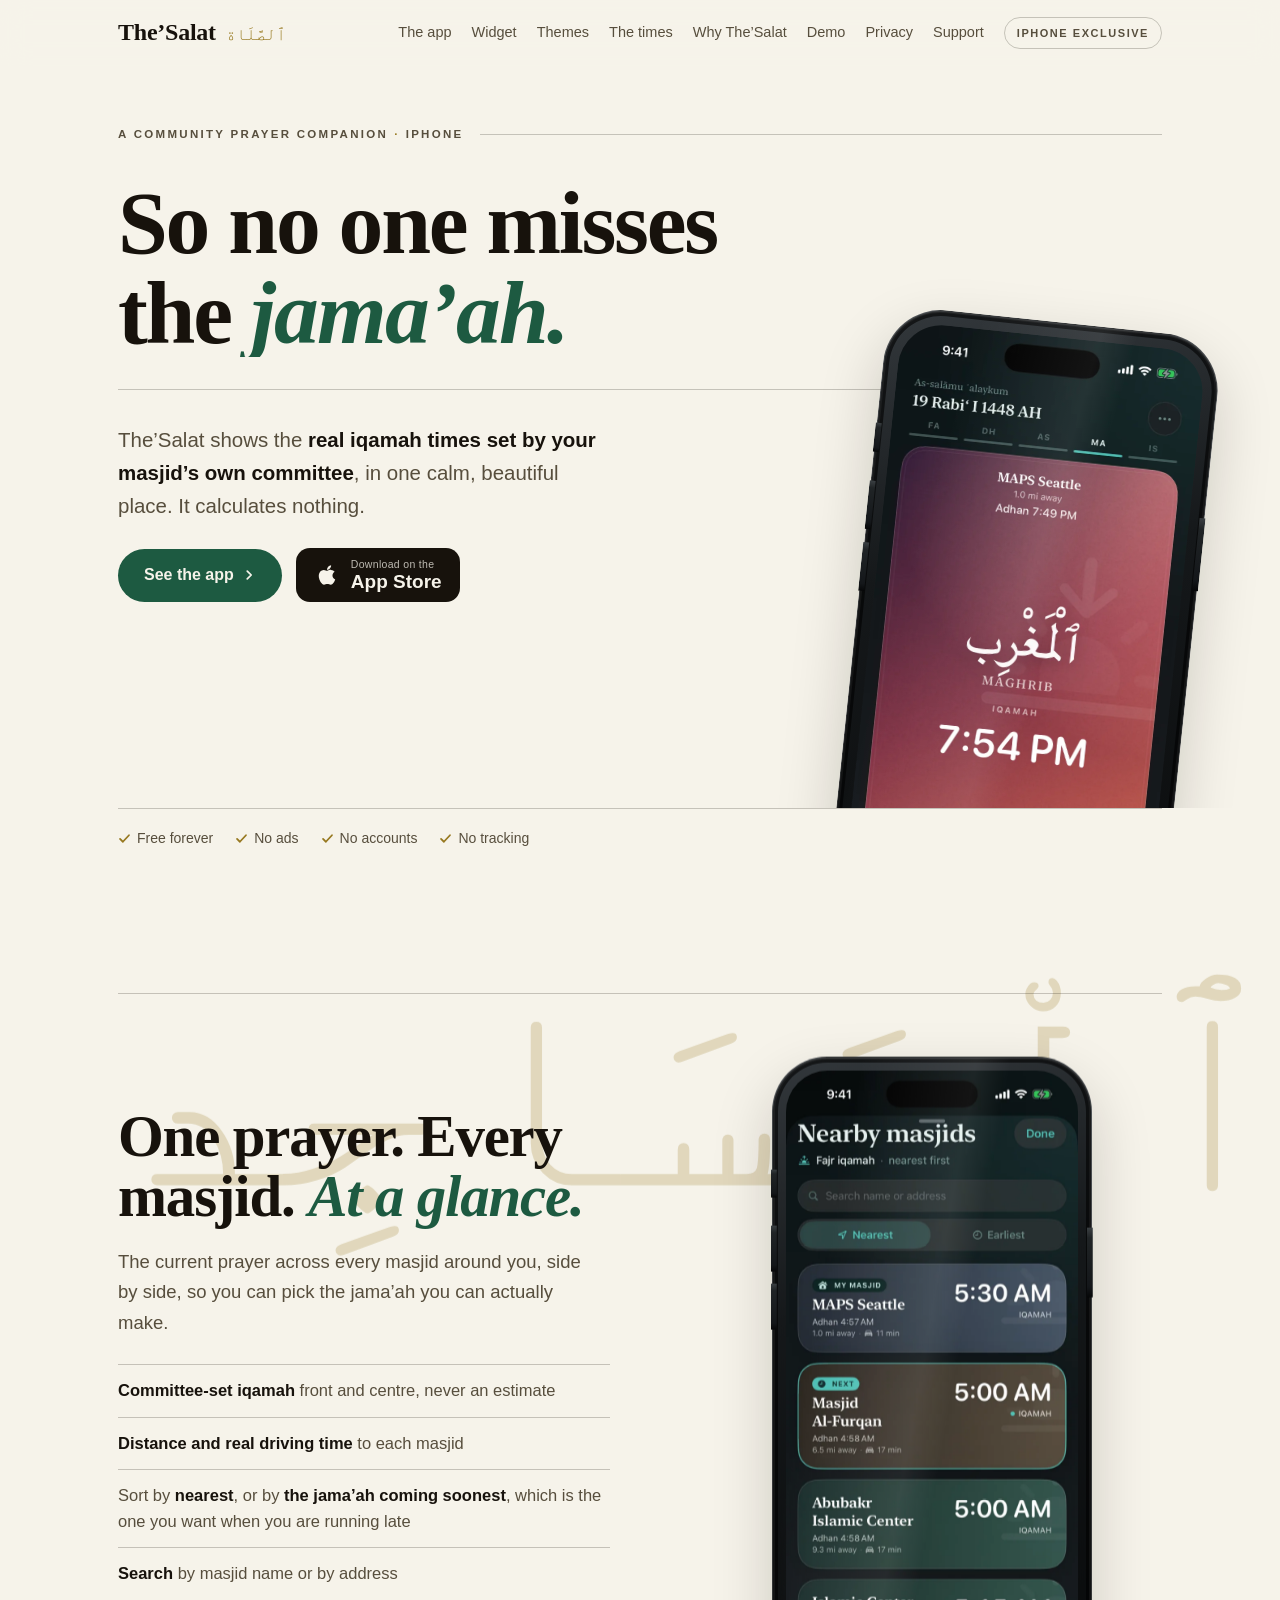
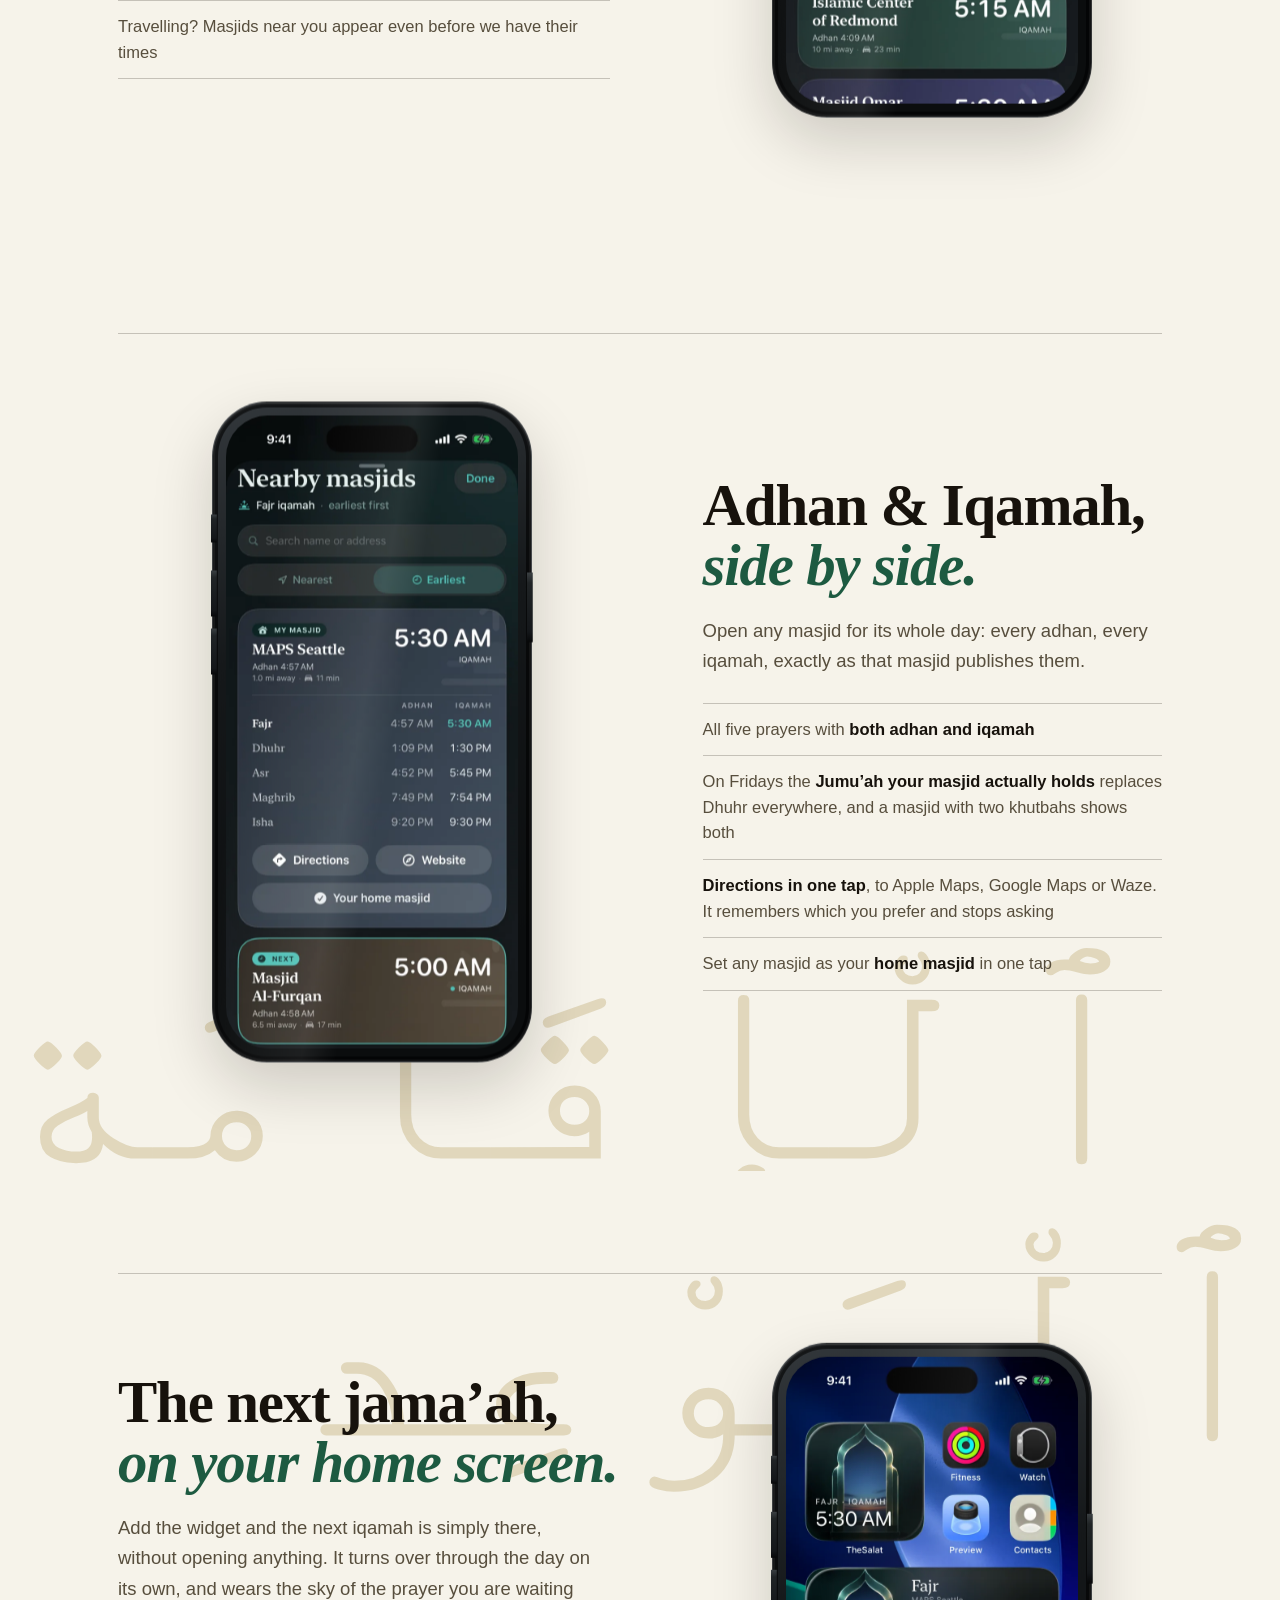
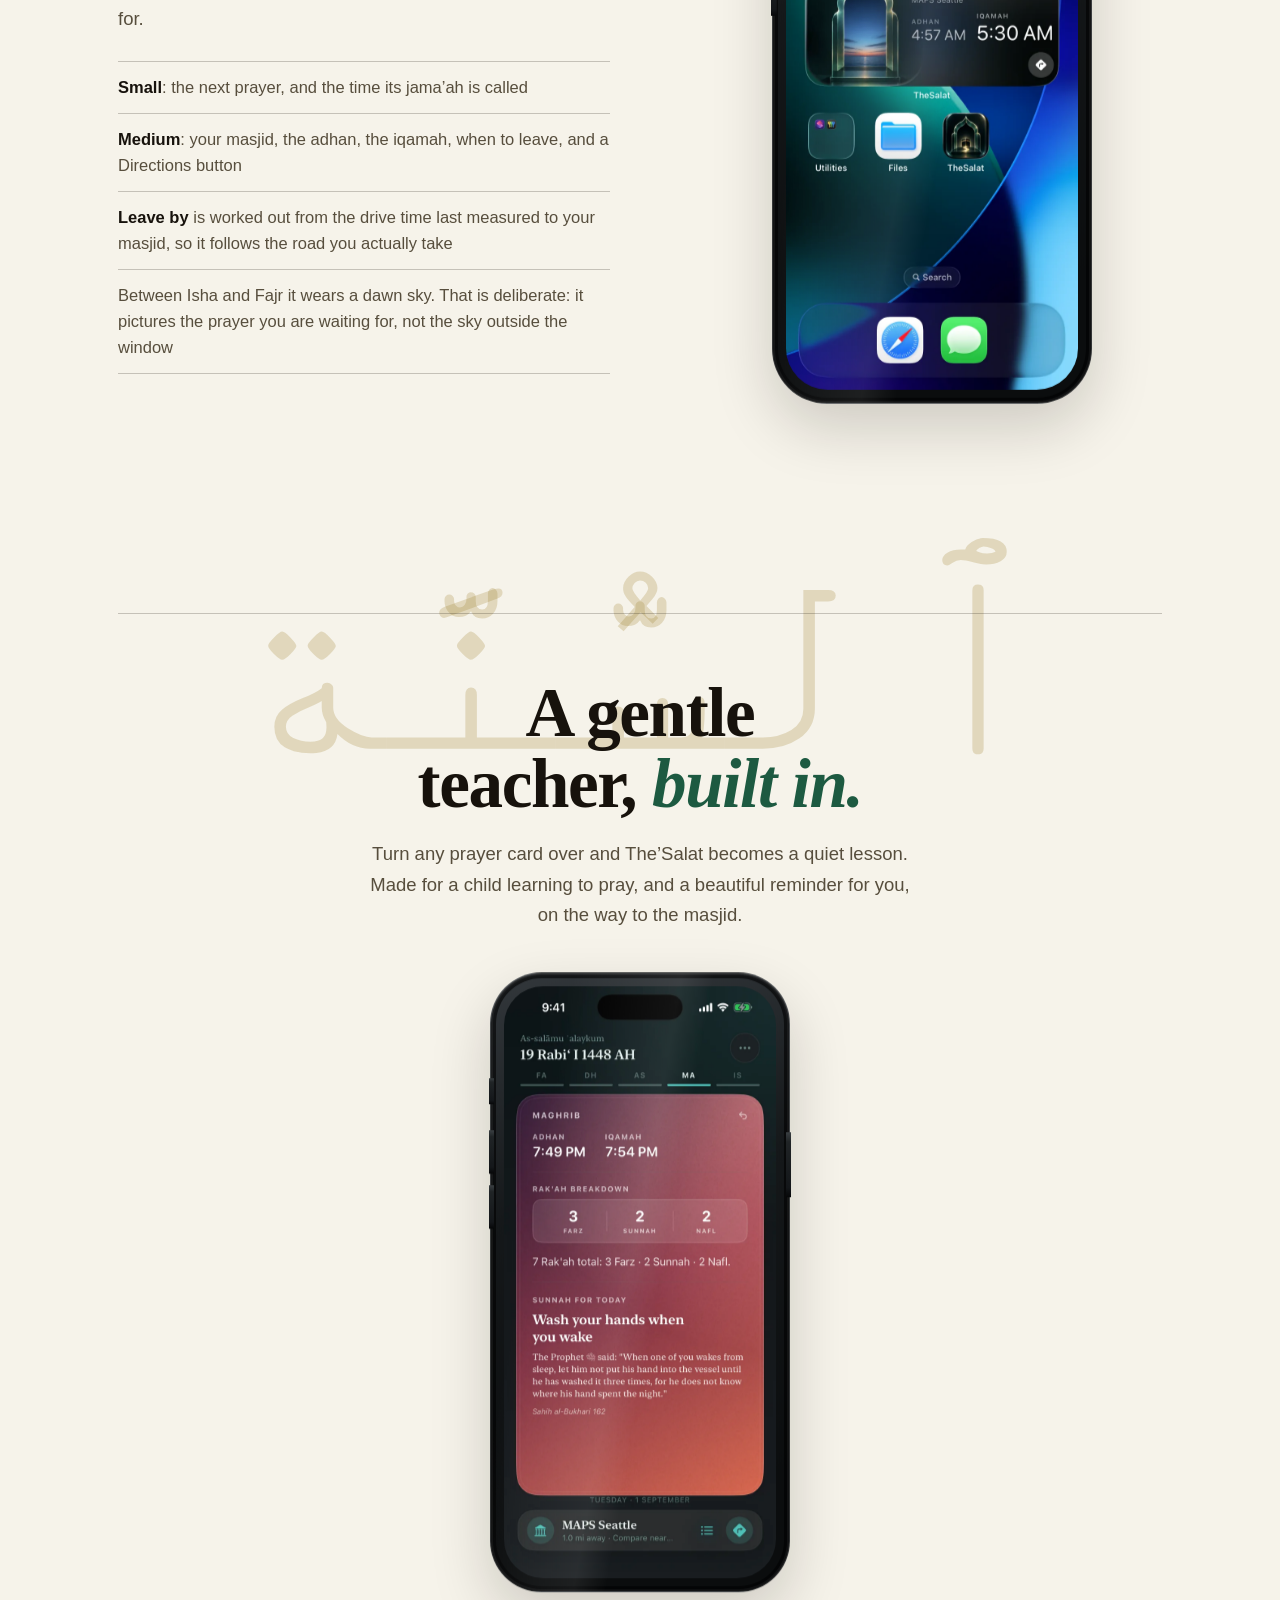
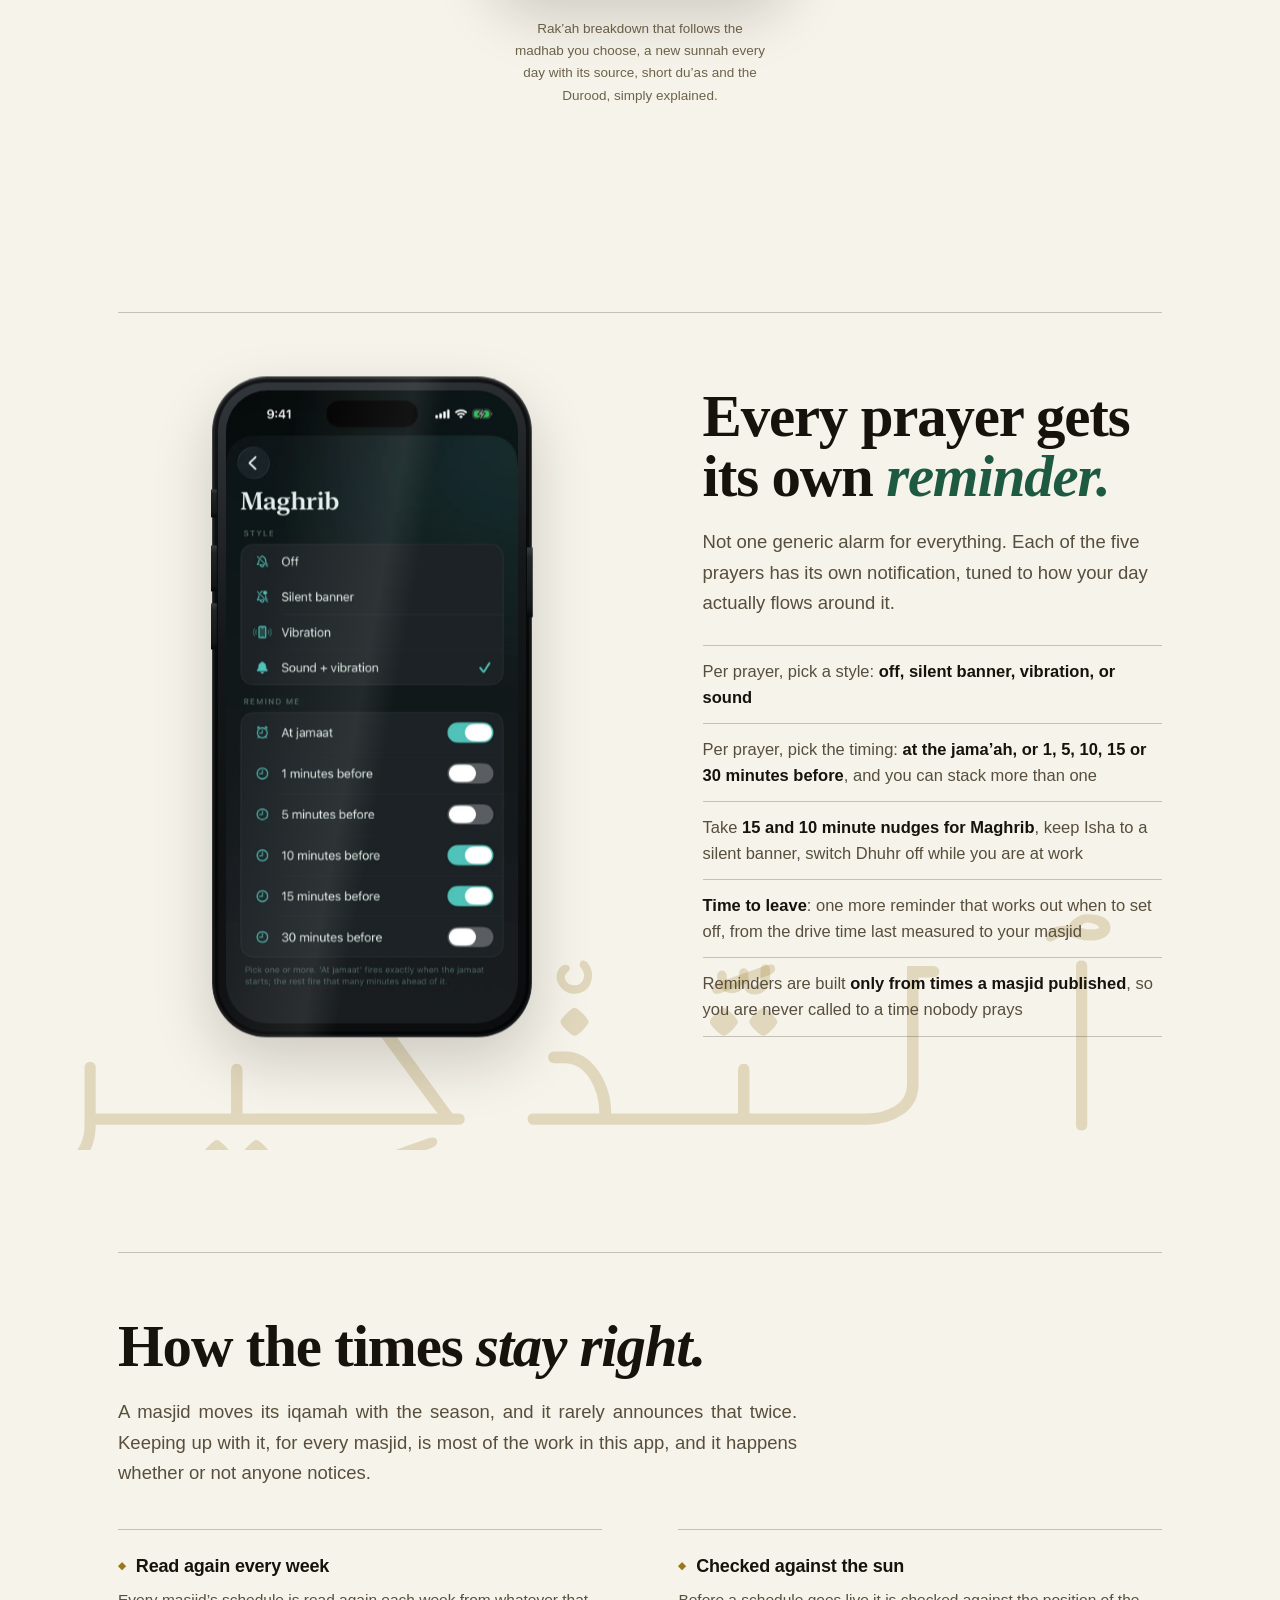
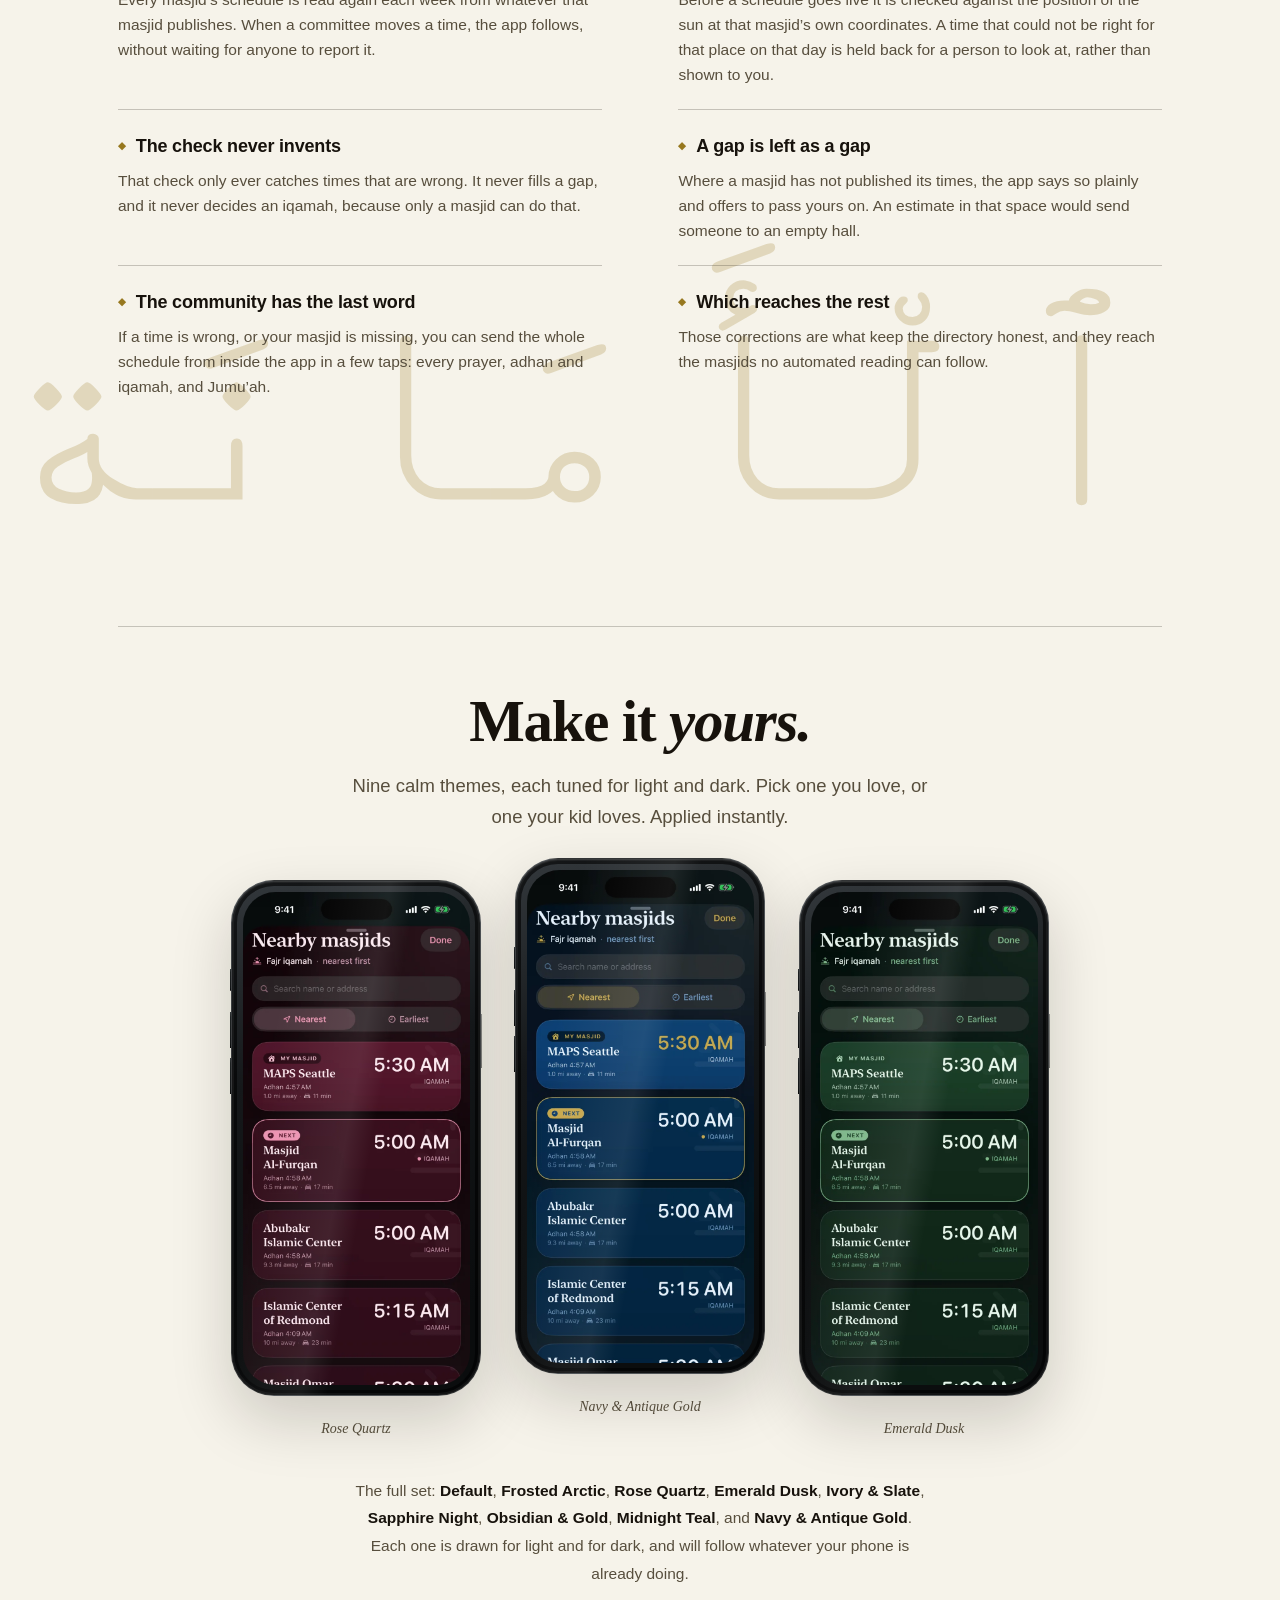
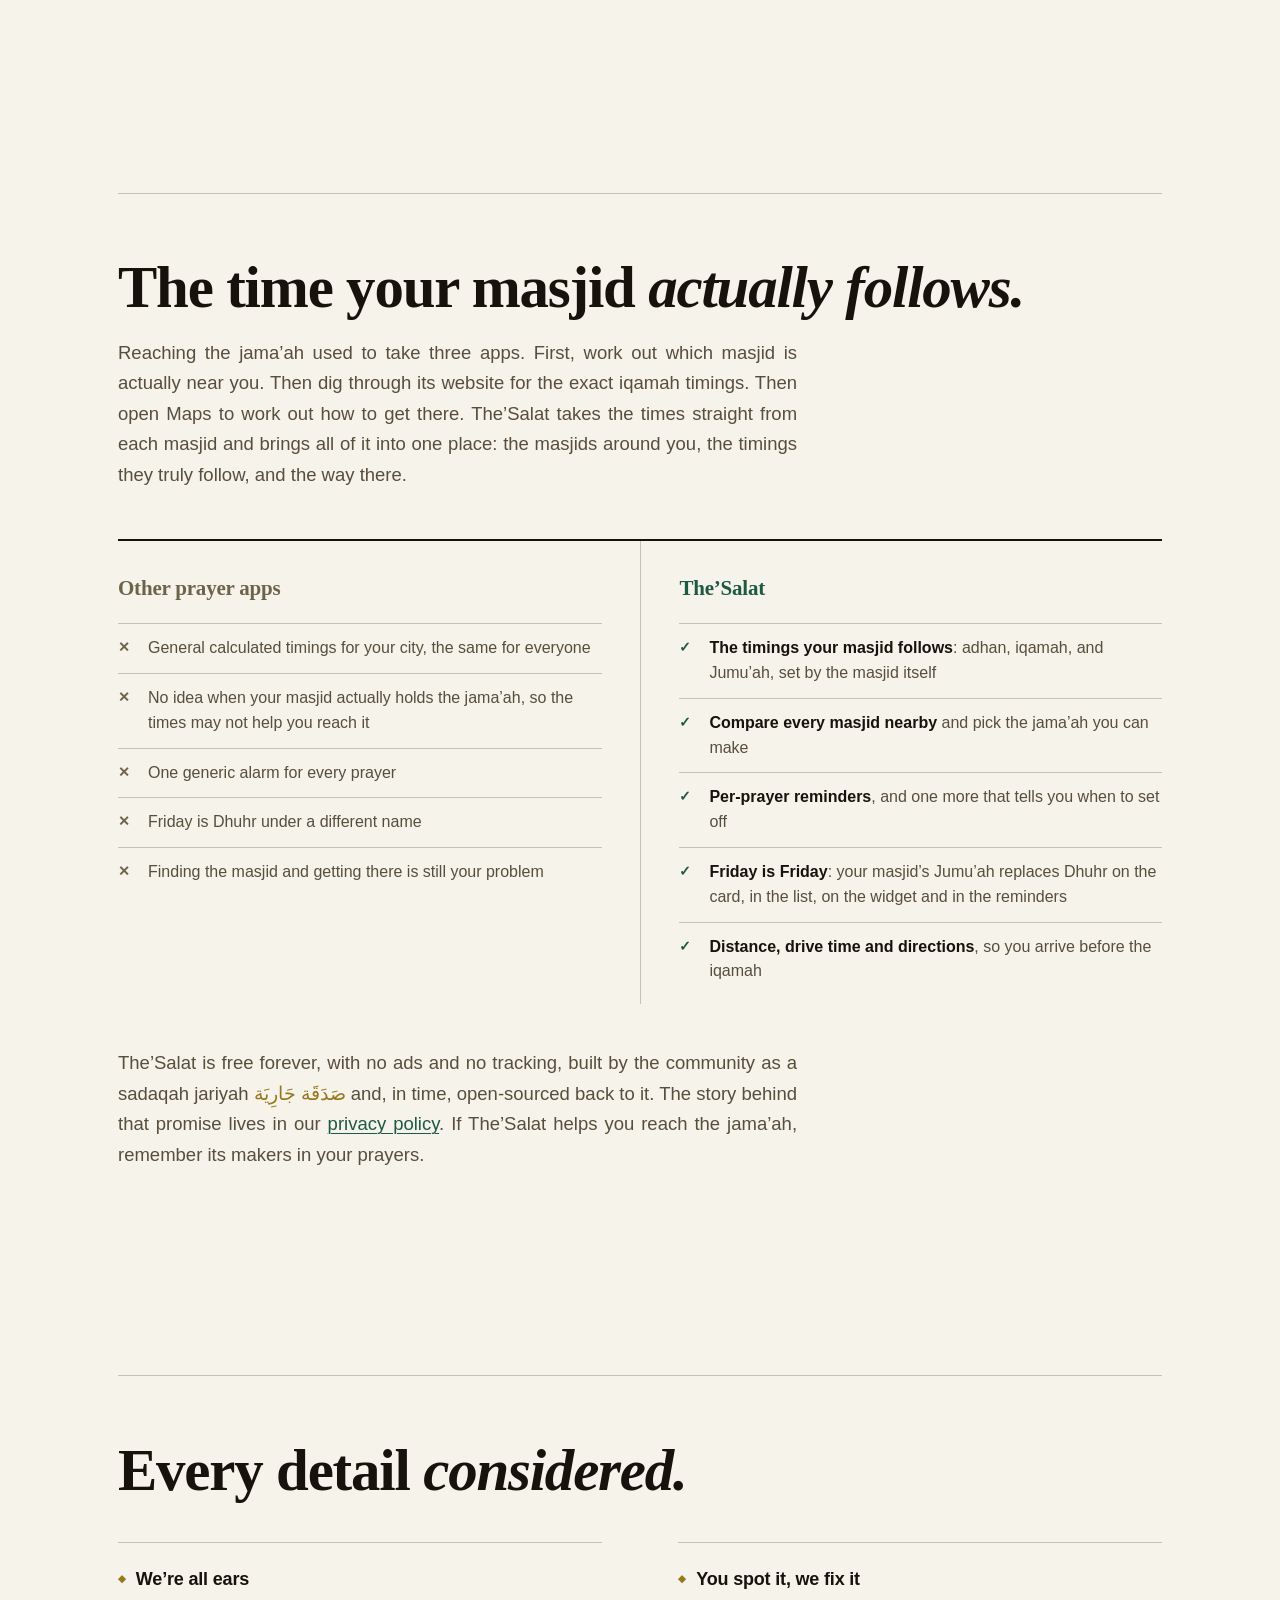
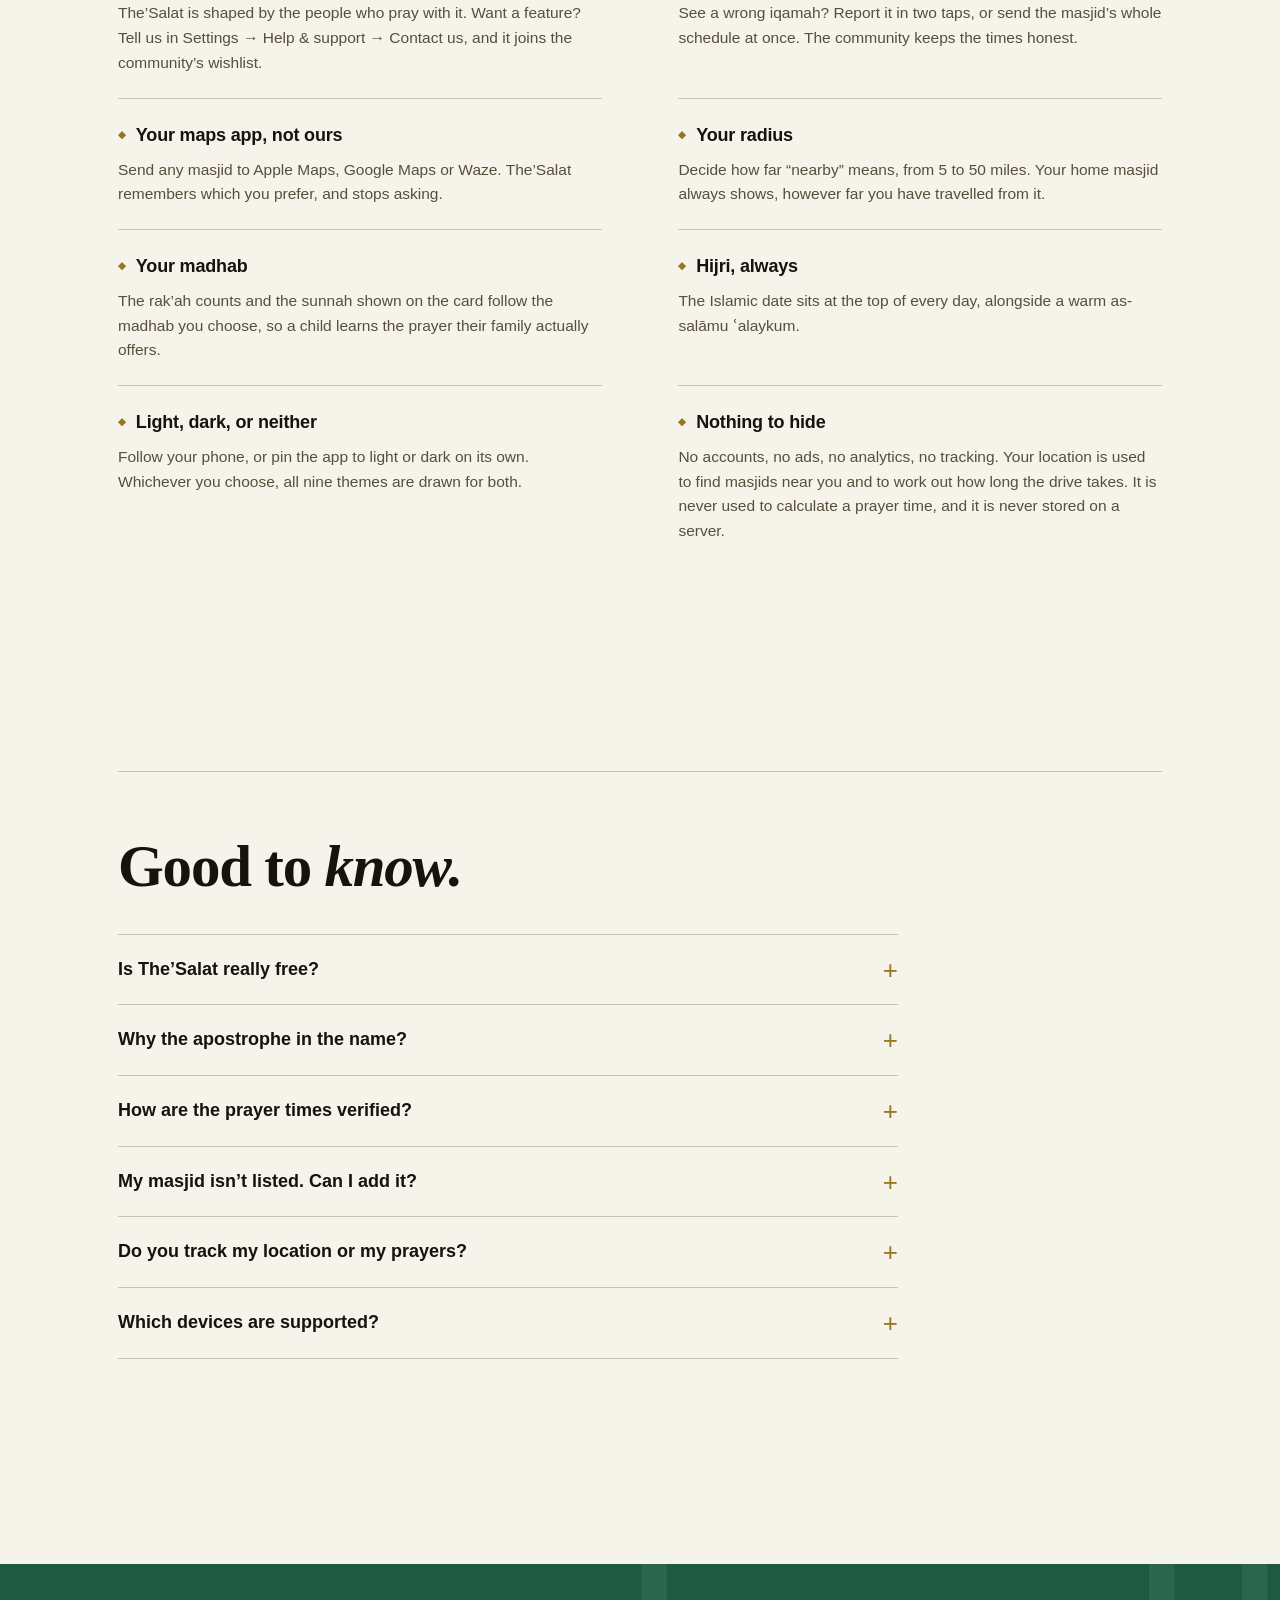
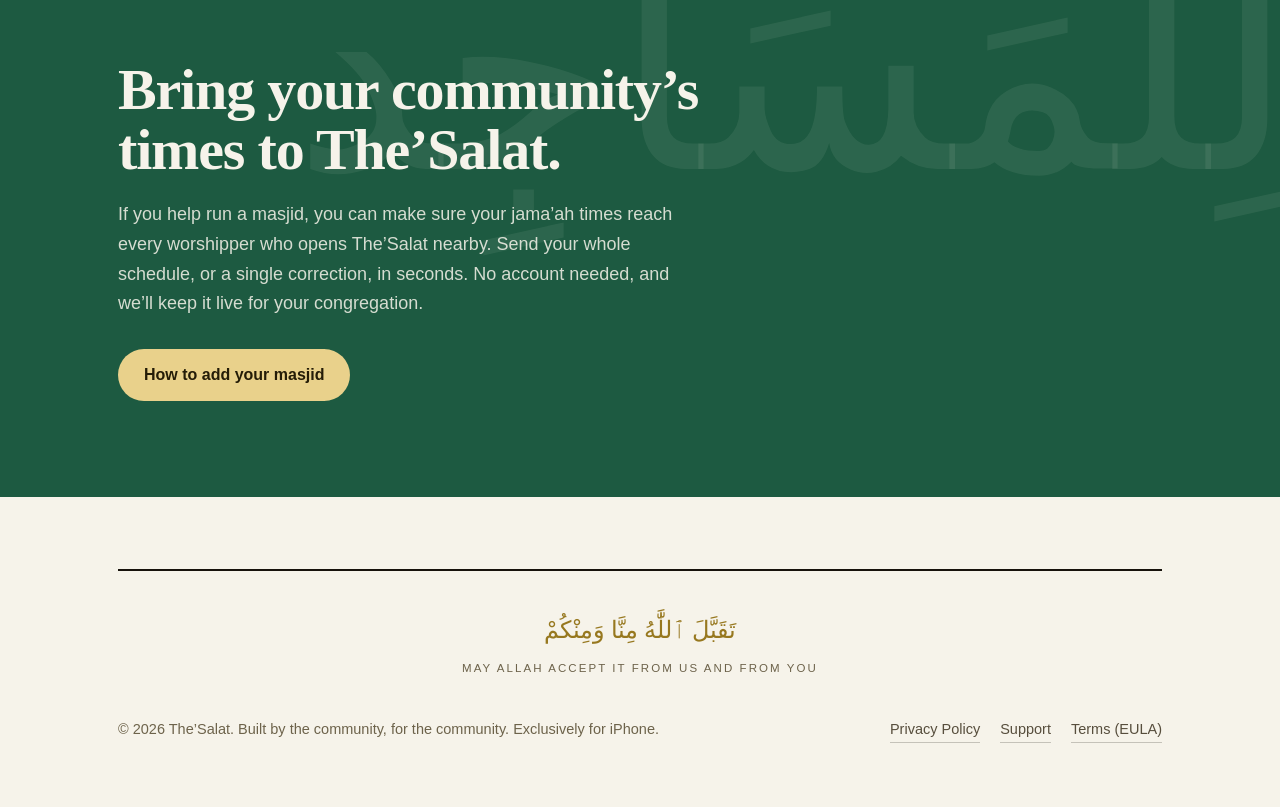
==== commit c7c9c53c: "The app as it now stands, under the name it now carries The site described an app that had moved on " ====
--- a/index.html
+++ b/index.html
@@ -3,19 +3,19 @@
 <head>
 <meta charset="utf-8">
 <meta name="viewport" content="width=device-width, initial-scale=1">
-<title>Salat · A community prayer companion for iPhone</title>
-<meta name="description" content="Salat shows the real jama'ah times set by your masjid's own committee. Compare nearby masjids, learn a sunnah a day, and never miss the jama'ah. Exclusively for iPhone. Free forever, no ads, no tracking.">
+<title>The&rsquo;Salat · Real iqamah times from the masjids near you</title>
+<meta name="description" content="The'Salat shows the real jama'ah times set by each masjid's own committee. It calculates nothing. Compare every masjid nearby, carry the next iqamah on your home screen, and learn a sunnah a day. Exclusively for iPhone. Free forever, no ads, no tracking.">
 <meta name="theme-color" media="(prefers-color-scheme: light)" content="#f6f3ea">
 <meta name="theme-color" media="(prefers-color-scheme: dark)" content="#16110a">
-<meta property="og:title" content="Salat · A community prayer companion for iPhone">
-<meta property="og:description" content="Real masjid iqamah times, nearby comparison, and gentle learning for every age. Exclusively for iPhone. Free forever. No ads. No tracking.">
-<meta property="og:image" content="https://kmohammedsu.github.io/salat-website/assets/home.png">
-<meta property="og:url" content="https://kmohammedsu.github.io/salat-website/">
+<meta property="og:title" content="The'Salat · Real iqamah times from the masjids near you">
+<meta property="og:description" content="The real iqamah times your masjid's own committee set, never a calculation. Compare every masjid nearby, and carry the next jama'ah on your home screen. Free forever. No ads. No tracking.">
+<meta property="og:image" content="https://thesalat.app/assets/og.png">
+<meta property="og:url" content="https://thesalat.app/">
 <meta property="og:type" content="website">
 <meta name="twitter:card" content="summary_large_image">
-<meta name="twitter:title" content="Salat · A community prayer companion for iPhone">
-<meta name="twitter:description" content="Real masjid iqamah times, nearby comparison, and gentle learning for every age. Exclusively for iPhone. Free forever. No ads. No tracking.">
-<meta name="twitter:image" content="https://kmohammedsu.github.io/salat-website/assets/home.png">
+<meta name="twitter:title" content="The'Salat · Real iqamah times from the masjids near you">
+<meta name="twitter:description" content="The real iqamah times your masjid's own committee set, never a calculation. Compare every masjid nearby, and carry the next jama'ah on your home screen. Free forever. No ads. No tracking.">
+<meta name="twitter:image" content="https://thesalat.app/assets/og.png">
 <link rel="icon" href="assets/icon.png">
 <link rel="apple-touch-icon" href="assets/icon.png">
 <link rel="stylesheet" href="style.css">
@@ -27,15 +27,16 @@
 <nav>
   <div class="wrap nav-inner">
     <a class="brand" href="#">
-      <span class="name serif">Salat</span>
+      <span class="name serif">The&rsquo;Salat</span>
       <span class="ar serif" lang="ar" dir="rtl">ٱلصَّلَاة</span>
     </a>
     <button class="menu-btn" aria-label="Open menu" aria-expanded="false">&#9776;</button>
     <div class="nav-links">
       <a href="#nearby">The app</a>
+      <a href="#widget">Widget</a>
       <a href="#themes">Themes</a>
-      <a href="#features">Features</a>
-      <a href="#mission">Why Salat</a>
+      <a href="#trust">The times</a>
+      <a href="#mission">Why The&rsquo;Salat</a>
       <a href="demo.html">Demo</a>
       <a href="privacy-policy.html">Privacy</a>
       <a href="support.html">Support</a>
@@ -60,17 +61,19 @@
     <hr class="rule-x reveal-rule after-rule" aria-hidden="true">
     <div class="hero-foot">
       <div class="reveal in-hero">
-        <p class="standfirst">Salat shows the <strong>real iqamah times set by your masjid&rsquo;s own committee</strong>, in one calm, beautiful place.</p>
+        <p class="standfirst">The&rsquo;Salat shows the <strong>real iqamah times set by your masjid&rsquo;s own committee</strong>, in one calm, beautiful place. It calculates nothing.</p>
         <div class="hero-ctas">
           <a class="btn" href="#nearby">See the app <svg class="chev" viewBox="0 0 16 16" fill="none" stroke-width="2" stroke-linecap="round" stroke-linejoin="round" aria-hidden="true"><path d="M6 3.5L10.5 8 6 12.5"/></svg></a>
-          <div class="store-badge" aria-disabled="true" title="Coming soon to the App Store">
+          <!-- The badge points at /download, which is the one page that
+               holds the real App Store URL. Change it there, not here. -->
+          <a class="store-badge" href="download/">
             <svg viewBox="0 0 24 24" aria-hidden="true"><path d="M17.05 20.28c-.98.95-2.05.8-3.08.35-1.09-.46-2.09-.48-3.24 0-1.44.62-2.2.44-3.06-.35C2.79 15.25 3.51 7.59 9.05 7.31c1.35.07 2.29.74 3.08.8 1.18-.24 2.31-.93 3.57-.84 1.51.12 2.65.72 3.4 1.8-3.12 1.87-2.38 5.98.48 7.13-.57 1.5-1.31 2.99-2.54 4.09l.01-.01zM12.03 7.25c-.15-2.23 1.66-4.07 3.74-4.25.29 2.58-2.34 4.5-3.74 4.25z"/></svg>
-            <div class="bt"><small>Coming soon to the</small><b>App&nbsp;Store</b></div>
-          </div>
+            <div class="bt"><small>Download on the</small><b>App&nbsp;Store</b></div>
+          </a>
         </div>
       </div>
       <div class="hero-shot reveal in-hero">
-        <div class="phone"><img src="assets/home.webp" alt="Salat home screen at Fajr: the prayer card with the masjid's iqamah time" loading="eager" fetchpriority="high"></div>
+        <div class="phone"><img src="assets/home.webp" alt="The'Salat home screen at Maghrib: the masjid's adhan time above its iqamah, with the next prayer below" loading="eager" fetchpriority="high"></div>
       </div>
     </div>
   </div>
@@ -94,17 +97,18 @@
     <div class="grid">
       <div class="text reveal">
         <h2 class="serif">One prayer. Every masjid. <em>At a glance.</em></h2>
-        <p class="lede">A Weather-style view of the current prayer across every masjid around you, so you can pick the jama&rsquo;ah you can actually make.</p>
+        <p class="lede">The current prayer across every masjid around you, side by side, so you can pick the jama&rsquo;ah you can actually make.</p>
         <ul class="points">
           <li><strong>Committee-set iqamah</strong> front and centre, never an estimate</li>
           <li><strong>Distance and real driving time</strong> to each masjid</li>
-          <li><strong>NEXT</strong> highlights the jama&rsquo;ah coming up soonest</li>
-          <li>Travelling? Mosques near you appear even before we have their times</li>
+          <li>Sort by <strong>nearest</strong>, or by <strong>the jama&rsquo;ah coming soonest</strong>, which is the one you want when you are running late</li>
+          <li><strong>Search</strong> by masjid name or by address</li>
+          <li>Travelling? Masjids near you appear even before we have their times</li>
         </ul>
       </div>
       <div class="shot reveal">
         <figure>
-          <div class="phone"><img src="assets/nearby-default.webp" alt="Nearby masjids list comparing iqamah times with distance and drive time" loading="lazy"></div>
+          <div class="phone"><img src="assets/nearby-default.webp" alt="Nearby masjids compared for the same prayer, with iqamah times, distance and drive time, and a control to sort by nearest or by earliest jama'ah" loading="lazy"></div>
         </figure>
       </div>
     </div>
@@ -118,16 +122,41 @@
     <div class="grid">
       <div class="text reveal">
         <h2 class="serif">Adhan &amp; Iqamah, <em>side by side.</em></h2>
-        <p class="lede">Open any masjid for its full day: every adhan, every iqamah, and Jumu&rsquo;ah khutbah times, exactly as the masjid publishes them.</p>
+        <p class="lede">Open any masjid for its whole day: every adhan, every iqamah, exactly as that masjid publishes them.</p>
         <ul class="points">
           <li>All five prayers with <strong>both adhan and iqamah</strong></li>
-          <li><strong>Jumu&rsquo;ah</strong> takes its rightful place on Fridays</li>
+          <li>On Fridays the <strong>Jumu&rsquo;ah your masjid actually holds</strong> replaces Dhuhr everywhere, and a masjid with two khutbahs shows both</li>
+          <li><strong>Directions in one tap</strong>, to Apple Maps, Google Maps or Waze. It remembers which you prefer and stops asking</li>
           <li>Set any masjid as your <strong>home masjid</strong> in one tap</li>
         </ul>
       </div>
       <div class="shot reveal">
         <figure>
-          <div class="phone"><img src="assets/expanded.webp" alt="Expanded masjid card showing adhan and iqamah columns for all prayers including Jumu'ah" loading="lazy"></div>
+          <div class="phone"><img src="assets/expanded.webp" alt="A masjid opened to its full day: adhan and iqamah columns for all five prayers, with Directions, Website, and home masjid buttons" loading="lazy"></div>
+        </figure>
+      </div>
+    </div>
+  </div>
+</section>
+
+<section class="spread" id="widget">
+  <div class="ghost serif" lang="ar" dir="rtl" aria-hidden="true">ٱلْمَوْعِد</div>
+  <div class="wrap">
+    <hr class="rule-x reveal-rule top-rule" aria-hidden="true">
+    <div class="grid">
+      <div class="text reveal">
+        <h2 class="serif">The next jama&rsquo;ah, <em>on your home screen.</em></h2>
+        <p class="lede">Add the widget and the next iqamah is simply there, without opening anything. It turns over through the day on its own, and wears the sky of the prayer you are waiting for.</p>
+        <ul class="points">
+          <li><strong>Small</strong>: the next prayer, and the time its jama&rsquo;ah is called</li>
+          <li><strong>Medium</strong>: your masjid, the adhan, the iqamah, when to leave, and a Directions button</li>
+          <li><strong>Leave by</strong> is worked out from the drive time last measured to your masjid, so it follows the road you actually take</li>
+          <li>Between Isha and Fajr it wears a dawn sky. That is deliberate: it pictures the prayer you are waiting for, not the sky outside the window</li>
+        </ul>
+      </div>
+      <div class="shot reveal">
+        <figure>
+          <div class="phone"><img src="assets/widget.webp" alt="An iPhone home screen carrying both The'Salat widgets: the small one showing the next iqamah, the medium one adding the masjid, the adhan and a Directions button" loading="lazy"></div>
         </figure>
       </div>
     </div>
@@ -140,18 +169,18 @@
     <hr class="rule-x reveal-rule top-rule" aria-hidden="true">
     <div class="reveal">
       <h2 class="serif">A gentle teacher, <em>built in.</em></h2>
-      <p class="lede">Flip any prayer card and Salat becomes a quiet lesson. Perfect for a child learning to pray, and a beautiful reminder for you, on the way to the masjid.</p>
+      <p class="lede">Turn any prayer card over and The&rsquo;Salat becomes a quiet lesson. Made for a child learning to pray, and a beautiful reminder for you, on the way to the masjid.</p>
       <div class="shot">
         <figure>
-          <div class="phone"><img src="assets/cardback.webp" alt="Prayer card back showing rak'ah breakdown and the sunnah of the day with its hadith reference" loading="lazy"></div>
-          <figcaption>Rak&rsquo;ah breakdown, a new sunnah every day with its source, short du&rsquo;as and the Durood, simply explained.</figcaption>
+          <div class="phone"><img src="assets/cardback.webp" alt="The back of a prayer card: the rak'ah breakdown for Maghrib, and the sunnah of the day with its hadith reference" loading="lazy"></div>
+          <figcaption>Rak&rsquo;ah breakdown that follows the madhab you choose, a new sunnah every day with its source, short du&rsquo;as and the Durood, simply explained.</figcaption>
         </figure>
       </div>
     </div>
   </div>
 </section>
 
-<section class="spread" id="reminders">
+<section class="spread flip" id="reminders">
   <div class="ghost serif" lang="ar" dir="rtl" aria-hidden="true">ٱلتَّذْكِير</div>
   <div class="wrap">
     <hr class="rule-x reveal-rule top-rule" aria-hidden="true">
@@ -161,15 +190,52 @@
         <p class="lede">Not one generic alarm for everything. Each of the five prayers has its own notification, tuned to how your day actually flows around it.</p>
         <ul class="points">
           <li>Per prayer, pick a style: <strong>off, silent banner, vibration, or sound</strong></li>
-          <li>Per prayer, pick the timing: <strong>at jama&rsquo;ah time, or 1 to 30 minutes before</strong>, and you can stack more than one</li>
-          <li>Wake up 20 minutes before Fajr, take <strong>15 and 10 minute nudges for Maghrib</strong>, keep Isha silent</li>
-          <li><strong>Send a preview</strong> to test the style before you rely on it</li>
+          <li>Per prayer, pick the timing: <strong>at the jama&rsquo;ah, or 1, 5, 10, 15 or 30 minutes before</strong>, and you can stack more than one</li>
+          <li>Take <strong>15 and 10 minute nudges for Maghrib</strong>, keep Isha to a silent banner, switch Dhuhr off while you are at work</li>
+          <li><strong>Time to leave</strong>: one more reminder that works out when to set off, from the drive time last measured to your masjid</li>
+          <li>Reminders are built <strong>only from times a masjid published</strong>, so you are never called to a time nobody prays</li>
         </ul>
       </div>
       <div class="shot reveal">
         <figure>
-          <div class="phone"><img src="assets/notif-detail.webp" alt="Maghrib notification settings with sound style selected and 10 and 15 minutes-before reminders switched on" loading="lazy"></div>
+          <div class="phone"><img src="assets/notif-detail.webp" alt="Maghrib notification settings: sound and vibration chosen, with reminders at the jama'ah and 10 and 15 minutes before it" loading="lazy"></div>
         </figure>
+      </div>
+    </div>
+  </div>
+</section>
+
+<section id="trust">
+  <div class="ghost serif" lang="ar" dir="rtl" aria-hidden="true">ٱلْأَمَانَة</div>
+  <div class="wrap">
+    <hr class="rule-x reveal-rule top-rule" aria-hidden="true" style="margin-bottom: clamp(40px, 6vw, 64px)">
+    <h2 class="serif reveal" style="font-size: clamp(34px, 4.6vw, 60px); line-height: 1.02; letter-spacing: -0.02em;">How the times <em>stay right.</em></h2>
+    <p class="lede reveal">A masjid moves its iqamah with the season, and it rarely announces that twice. Keeping up with it, for every masjid, is most of the work in this app, and it happens whether or not anyone notices.</p>
+
+    <div class="details-list reveal stagger">
+      <div class="detail">
+        <h3>Read again every week</h3>
+        <p>Every masjid&rsquo;s schedule is read again each week from whatever that masjid publishes. When a committee moves a time, the app follows, without waiting for anyone to report it.</p>
+      </div>
+      <div class="detail">
+        <h3>Checked against the sun</h3>
+        <p>Before a schedule goes live it is checked against the position of the sun at that masjid&rsquo;s own coordinates. A time that could not be right for that place on that day is held back for a person to look at, rather than shown to you.</p>
+      </div>
+      <div class="detail">
+        <h3>The check never invents</h3>
+        <p>That check only ever catches times that are wrong. It never fills a gap, and it never decides an iqamah, because only a masjid can do that.</p>
+      </div>
+      <div class="detail">
+        <h3>A gap is left as a gap</h3>
+        <p>Where a masjid has not published its times, the app says so plainly and offers to pass yours on. An estimate in that space would send someone to an empty hall.</p>
+      </div>
+      <div class="detail">
+        <h3>The community has the last word</h3>
+        <p>If a time is wrong, or your masjid is missing, you can send the whole schedule from inside the app in a few taps: every prayer, adhan and iqamah, and Jumu&rsquo;ah.</p>
+      </div>
+      <div class="detail">
+        <h3>Which reaches the rest</h3>
+        <p>Those corrections are what keep the directory honest, and they reach the masjids no automated reading can follow.</p>
       </div>
     </div>
   </div>
@@ -185,7 +251,7 @@
       <figure class="t mid"><div class="phone"><img src="assets/nearby-navy.webp" alt="Nearby masjids in the Navy and Antique Gold theme" loading="lazy"></div><figcaption class="serif">Navy &amp; Antique Gold</figcaption></figure>
       <figure class="t"><div class="phone"><img src="assets/nearby-emerald.webp" alt="Nearby masjids in the Emerald Dusk theme" loading="lazy"></div><figcaption class="serif">Emerald Dusk</figcaption></figure>
     </div>
-    <p class="theme-roll reveal">The full set: <b>Default</b>, <b>Frosted Arctic</b>, <b>Rose Quartz</b>, <b>Emerald Dusk</b>, <b>Ivory &amp; Slate</b>, <b>Sapphire Night</b>, <b>Obsidian &amp; Gold</b>, <b>Midnight Teal</b>, and <b>Navy &amp; Antique Gold</b>.</p>
+    <p class="theme-roll reveal">The full set: <b>Default</b>, <b>Frosted Arctic</b>, <b>Rose Quartz</b>, <b>Emerald Dusk</b>, <b>Ivory &amp; Slate</b>, <b>Sapphire Night</b>, <b>Obsidian &amp; Gold</b>, <b>Midnight Teal</b>, and <b>Navy &amp; Antique Gold</b>. Each one is drawn for light and for dark, and will follow whatever your phone is already doing.</p>
   </div>
 </section>
 
@@ -193,30 +259,32 @@
   <div class="wrap">
     <hr class="rule-x reveal-rule top-rule" aria-hidden="true" style="margin-bottom: clamp(40px, 6vw, 64px)">
     <h2 class="serif reveal" style="font-size: clamp(34px, 4.6vw, 60px); line-height: 1.02; letter-spacing: -0.02em;">The time your masjid <em>actually follows.</em></h2>
-    <p class="lede reveal">Reaching the jama&rsquo;ah used to take three apps. First, figure out which masjid is actually near you. Then dig through its website for the exact iqamah timings. Then open Maps to work out how to get there. Salat fetches the times straight from each masjid and brings everything to one place: the masjids around you, the timings they truly follow, and the way there.</p>
+    <p class="lede reveal">Reaching the jama&rsquo;ah used to take three apps. First, work out which masjid is actually near you. Then dig through its website for the exact iqamah timings. Then open Maps to work out how to get there. The&rsquo;Salat takes the times straight from each masjid and brings all of it into one place: the masjids around you, the timings they truly follow, and the way there.</p>
 
     <div class="versus reveal stagger">
       <div class="col other">
         <h3 class="serif">Other prayer apps</h3>
         <ul>
           <li>General calculated timings for your city, the same for everyone</li>
-          <li>No idea when your mosque actually holds the jama&rsquo;ah, so the times may not help you reach it</li>
+          <li>No idea when your masjid actually holds the jama&rsquo;ah, so the times may not help you reach it</li>
           <li>One generic alarm for every prayer</li>
-          <li>Finding the mosque and getting there is still your problem</li>
+          <li>Friday is Dhuhr under a different name</li>
+          <li>Finding the masjid and getting there is still your problem</li>
         </ul>
       </div>
       <div class="col salat">
-        <h3 class="serif">Salat</h3>
+        <h3 class="serif">The&rsquo;Salat</h3>
         <ul>
           <li><strong>The timings your masjid follows</strong>: adhan, iqamah, and Jumu&rsquo;ah, set by the masjid itself</li>
           <li><strong>Compare every masjid nearby</strong> and pick the jama&rsquo;ah you can make</li>
-          <li><strong>Per-prayer reminders</strong>: style and minutes-before, tuned prayer by prayer</li>
-          <li><strong>Distance and drive time</strong> to each masjid, so you arrive before the iqamah</li>
-        </ul>
-      </div>
-    </div>
-
-    <p class="coda reveal">Salat is free forever, with no ads and no tracking, built by the community as a sadaqah jariyah <span class="ar serif" lang="ar" dir="rtl">صَدَقَة جَارِيَة</span> and, in time, open-sourced back to it. The story behind that promise lives in our <a href="privacy-policy.html">privacy policy</a>. If Salat helps you reach the jama&rsquo;ah, remember its makers in your prayers.</p>
+          <li><strong>Per-prayer reminders</strong>, and one more that tells you when to set off</li>
+          <li><strong>Friday is Friday</strong>: your masjid&rsquo;s Jumu&rsquo;ah replaces Dhuhr on the card, in the list, on the widget and in the reminders</li>
+          <li><strong>Distance, drive time and directions</strong>, so you arrive before the iqamah</li>
+        </ul>
+      </div>
+    </div>
+
+    <p class="coda reveal">The&rsquo;Salat is free forever, with no ads and no tracking, built by the community as a sadaqah jariyah <span class="ar serif" lang="ar" dir="rtl">صَدَقَة جَارِيَة</span> and, in time, open-sourced back to it. The story behind that promise lives in our <a href="privacy-policy.html">privacy policy</a>. If The&rsquo;Salat helps you reach the jama&rsquo;ah, remember its makers in your prayers.</p>
   </div>
 </section>
 
@@ -227,27 +295,35 @@
     <div class="details-list reveal stagger">
       <div class="detail">
         <h3>We&rsquo;re all ears</h3>
-        <p>Salat is shaped by the people who pray with it. Want a feature? Tell us in Settings → Contact us and it joins the community&rsquo;s wishlist.</p>
+        <p>The&rsquo;Salat is shaped by the people who pray with it. Want a feature? Tell us in Settings → Help &amp; support → Contact us, and it joins the community&rsquo;s wishlist.</p>
       </div>
       <div class="detail">
         <h3>You spot it, we fix it</h3>
-        <p>See a wrong iqamah? Report it in two taps and it&rsquo;s corrected for everyone, fast. The community keeps the times honest.</p>
-      </div>
-      <div class="detail">
-        <h3>Next jama&rsquo;ah on your Lock Screen</h3>
-        <p>A glanceable widget shows the next jama&rsquo;ah and its time, right on your Lock Screen. No unlock needed.</p>
+        <p>See a wrong iqamah? Report it in two taps, or send the masjid&rsquo;s whole schedule at once. The community keeps the times honest.</p>
+      </div>
+      <div class="detail">
+        <h3>Your maps app, not ours</h3>
+        <p>Send any masjid to Apple Maps, Google Maps or Waze. The&rsquo;Salat remembers which you prefer, and stops asking.</p>
       </div>
       <div class="detail">
         <h3>Your radius</h3>
-        <p>Decide how far &ldquo;nearby&rdquo; means, from 5 to 50 miles. Salat only shows masjids you&rsquo;d actually travel to.</p>
+        <p>Decide how far &ldquo;nearby&rdquo; means, from 5 to 50 miles. Your home masjid always shows, however far you have travelled from it.</p>
+      </div>
+      <div class="detail">
+        <h3>Your madhab</h3>
+        <p>The rak&rsquo;ah counts and the sunnah shown on the card follow the madhab you choose, so a child learns the prayer their family actually offers.</p>
       </div>
       <div class="detail">
         <h3>Hijri, always</h3>
         <p>The Islamic date sits at the top of every day, alongside a warm as-salāmu ʿalaykum.</p>
       </div>
       <div class="detail">
+        <h3>Light, dark, or neither</h3>
+        <p>Follow your phone, or pin the app to light or dark on its own. Whichever you choose, all nine themes are drawn for both.</p>
+      </div>
+      <div class="detail">
         <h3>Nothing to hide</h3>
-        <p>No accounts, no ads, no analytics, no tracking. Your location never leaves your device except to Apple Maps for drive times.</p>
+        <p>No accounts, no ads, no analytics, no tracking. Your location is used to find masjids near you and to work out how long the drive takes. It is never used to calculate a prayer time, and it is never stored on a server.</p>
       </div>
     </div>
   </div>
@@ -259,24 +335,28 @@
     <h2 class="serif reveal">Good to <em>know.</em></h2>
     <div class="faq reveal">
       <details>
-        <summary>Is Salat really free?</summary>
+        <summary>Is The&rsquo;Salat really free?</summary>
         <p>Yes, free forever. No ads, no subscriptions, no in-app purchases, and no accounts. It is built as a sadaqah jariyah for the community.</p>
       </details>
       <details>
+        <summary>Why the apostrophe in the name?</summary>
+        <p>It is not decoration. &ldquo;The Salat&rdquo; and &ldquo;TheSalat&rdquo; were both already taken in App Store search, so the name carries one mark in order to be found. On your home screen the app simply reads <strong>TheSalat</strong>.</p>
+      </details>
+      <details>
         <summary>How are the prayer times verified?</summary>
-        <p>Salat fetches the jama&rsquo;ah times straight from each masjid&rsquo;s own source, not from an algorithm. If a time ever looks off, one tap in the app sends us a correction, and the community keeps it accurate.</p>
+        <p>Every masjid&rsquo;s schedule is read again each week from whatever that masjid publishes, and checked against the position of the sun at that masjid&rsquo;s own coordinates before it goes live. A time that could not be right for that place on that day is held back for a person to look at. Nothing is ever calculated in place of an iqamah, and if a time still looks off, one tap in the app sends us a correction.</p>
       </details>
       <details>
         <summary>My masjid isn&rsquo;t listed. Can I add it?</summary>
-        <p>Absolutely. When a mosque near you doesn&rsquo;t have times yet, it still appears in the app, and a single tap lets you suggest it. We add it, in shā&rsquo; Allāh.</p>
+        <p>Absolutely. When a masjid near you does not have times yet, it still appears in the app, and a single tap lets you send its whole schedule: every prayer, adhan and iqamah, and Jumu&rsquo;ah. We add it, in shā&rsquo; Allāh.</p>
       </details>
       <details>
         <summary>Do you track my location or my prayers?</summary>
-        <p>Never. Your location is used on your device to find nearby masjids, and is shared only with Apple Maps to estimate drive time. Nothing about you or your worship is stored or profiled. The app works even if you decline location.</p>
+        <p>Never. Your location is used on your device to find nearby masjids, and is shared only with Apple Maps to estimate drive time. Nothing about you or your worship is stored or profiled. The app works even if you decline location, though the widget needs it before it can tell you when to leave.</p>
       </details>
       <details>
         <summary>Which devices are supported?</summary>
-        <p>Salat is exclusively for iPhone, built natively for iOS, with a Lock Screen widget for the next jama&rsquo;ah. An iPhone-first experience means it stays fast, light, and at home on your device.</p>
+        <p>The&rsquo;Salat is exclusively for iPhone, built natively for iOS, with a home screen widget in two sizes for the next jama&rsquo;ah. An iPhone-first experience means it stays fast, light, and at home on your device.</p>
       </details>
     </div>
   </div>
@@ -287,8 +367,8 @@
     <div class="ghost serif" lang="ar" dir="rtl" aria-hidden="true">لِلْمَسَاجِد</div>
     <div class="wrap">
       <div class="inner reveal">
-        <h2 class="serif">Bring your community&rsquo;s times to Salat.</h2>
-        <p>If you help run a masjid, you can make sure your jama&rsquo;ah times reach every worshipper who opens Salat nearby. Suggest your masjid or send a correction in seconds, no account needed, and we&rsquo;ll keep it live for your congregation.</p>
+        <h2 class="serif">Bring your community&rsquo;s times to The&rsquo;Salat.</h2>
+        <p>If you help run a masjid, you can make sure your jama&rsquo;ah times reach every worshipper who opens The&rsquo;Salat nearby. Send your whole schedule, or a single correction, in seconds. No account needed, and we&rsquo;ll keep it live for your congregation.</p>
         <a class="btn" href="support.html">How to add your masjid</a>
       </div>
     </div>
@@ -302,7 +382,7 @@
     <hr class="rule-x heavy" aria-hidden="true">
     <p class="foot-dua serif ar" lang="ar" dir="rtl">تَقَبَّلَ ٱللَّٰهُ مِنَّا وَمِنْكُمْ<span class="tr">May Allah accept it from us and from you</span></p>
     <div class="foot">
-      <span>© <span id="y">2026</span> Salat. Built by the community, for the community. Exclusively for iPhone.</span>
+      <span>© <span id="y">2026</span> The&rsquo;Salat. Built by the community, for the community. Exclusively for iPhone.</span>
       <div class="links">
         <a href="privacy-policy.html">Privacy Policy</a>
         <a href="support.html">Support</a>
--- a/style.css
+++ b/style.css
@@ -1,4 +1,4 @@
-/* Salat — Bayt: the bilingual editorial.
+/* The'Salat — Bayt: the bilingual editorial.
    ------------------------------------------------------------------
    Typography is the design. Poster-scale New York serif English in
    duet with monumental gold Arabic, set on warm paper with ruled
@@ -251,6 +251,15 @@
 .store-badge .bt small { display: block; font-size: 10.5px; letter-spacing: 0.03em; opacity: 0.75; }
 .store-badge .bt b { font-size: 19px; font-weight: 600; font-family: -apple-system, BlinkMacSystemFont, sans-serif; }
 .store-badge[aria-disabled="true"] { opacity: 0.75; cursor: default; }
+/* The badge is a live link now that the app has shipped. */
+a.store-badge {
+  text-decoration: none;
+  transition: transform var(--duration-quick) var(--ease-out), opacity var(--duration-quick) ease;
+}
+@media (hover: hover) and (pointer: fine) {
+  a.store-badge:hover { opacity: 0.85; }
+}
+a.store-badge:active { transform: scale(0.97); }
 
 /* ------------------------------------------------------------------
    Editorial spreads */
@@ -288,7 +297,8 @@
 /* ghost placement per spread: anchored over the phone column, clear of copy */
 #nearby .ghost { top: 0.05em; right: -0.06em; }
 #day .ghost { bottom: -0.12em; left: -0.06em; }
-#reminders .ghost { top: 0.08em; right: -0.06em; }
+#widget .ghost { top: 0.02em; right: -0.06em; }
+#reminders .ghost { bottom: -0.12em; left: -0.06em; }
 
 /* Centered teaching spread */
 .spread.center-spread { text-align: center; }
@@ -365,7 +375,15 @@
 .theme-roll b { color: var(--ink); font-weight: 600; }
 
 /* ------------------------------------------------------------------
-   Why Salat — two ruled columns */
+   How the times stay right — the trust ledger, ruled like the details */
+#trust { padding: clamp(64px, 8vw, 104px) 0; }
+#trust .ghost { bottom: -0.14em; left: -0.06em; }
+#trust > .wrap { position: relative; z-index: 1; }
+#trust .lede { margin-top: 20px; font-size: 18.5px; color: var(--ink-2); max-width: 66ch;
+  text-align: justify; text-justify: inter-word; hyphens: auto; -webkit-hyphens: auto; }
+
+/* ------------------------------------------------------------------
+   Why The'Salat — two ruled columns */
 #mission { padding: clamp(64px, 8vw, 104px) 0; }
 #mission .lede { margin-top: 20px; font-size: 18.5px; color: var(--ink-2); max-width: 66ch;
   text-align: justify; text-justify: inter-word; hyphens: auto; -webkit-hyphens: auto; }
@@ -484,9 +502,37 @@
 .doc > .date + * { margin-top: 30px; }
 .doc h2 { font-size: 23px; margin: 40px 0 12px; padding-top: 18px; border-top: 1px solid var(--rule); }
 .doc p, .doc li { color: var(--ink-2); text-align: justify; text-justify: inter-word; hyphens: auto; -webkit-hyphens: auto; }
-.doc ul { padding-left: 22px; margin: 12px 0; }
+.doc ul, .doc ol { padding-left: 22px; margin: 12px 0; }
+.doc ol li::marker { color: var(--gold); font-variant-numeric: tabular-nums; }
 .doc li { margin: 8px 0; }
 .doc strong, .doc em { color: var(--ink); }
+
+/* ------------------------------------------------------------------
+   /download — the one shareable link that hands people to the App Store.
+   Almost nobody reads this page; it is gone in a blink. It still gets the
+   paper and the serif, because the blink is the only thing some visitors
+   will ever have seen of the site. */
+.redirect {
+  min-height: 100svh;
+  display: flex; flex-direction: column; align-items: center; justify-content: center;
+  gap: 4px;
+  padding: 40px 24px; text-align: center;
+}
+.redirect .mark {
+  width: 88px; height: 88px; border-radius: 21px;
+  box-shadow: var(--shadow);
+  margin-bottom: 26px;
+}
+.redirect h1 { font-size: clamp(34px, 5vw, 46px); font-weight: 600; letter-spacing: -0.025em; }
+.redirect .line {
+  margin-top: 14px; margin-bottom: 30px;
+  color: var(--ink-2); font-size: 17.5px; line-height: 1.6;
+  max-width: 34ch;
+}
+.redirect .btn.is-waiting { background: var(--ink-3); cursor: default; }
+.redirect .btn.is-waiting .chev { display: none; }
+.redirect .back { margin-top: 30px; font-size: 14.5px; }
+.redirect .back a { color: var(--ink-3); }
 
 /* Demo page */
 #motion { padding: clamp(56px, 7vw, 90px) 0; text-align: center; }
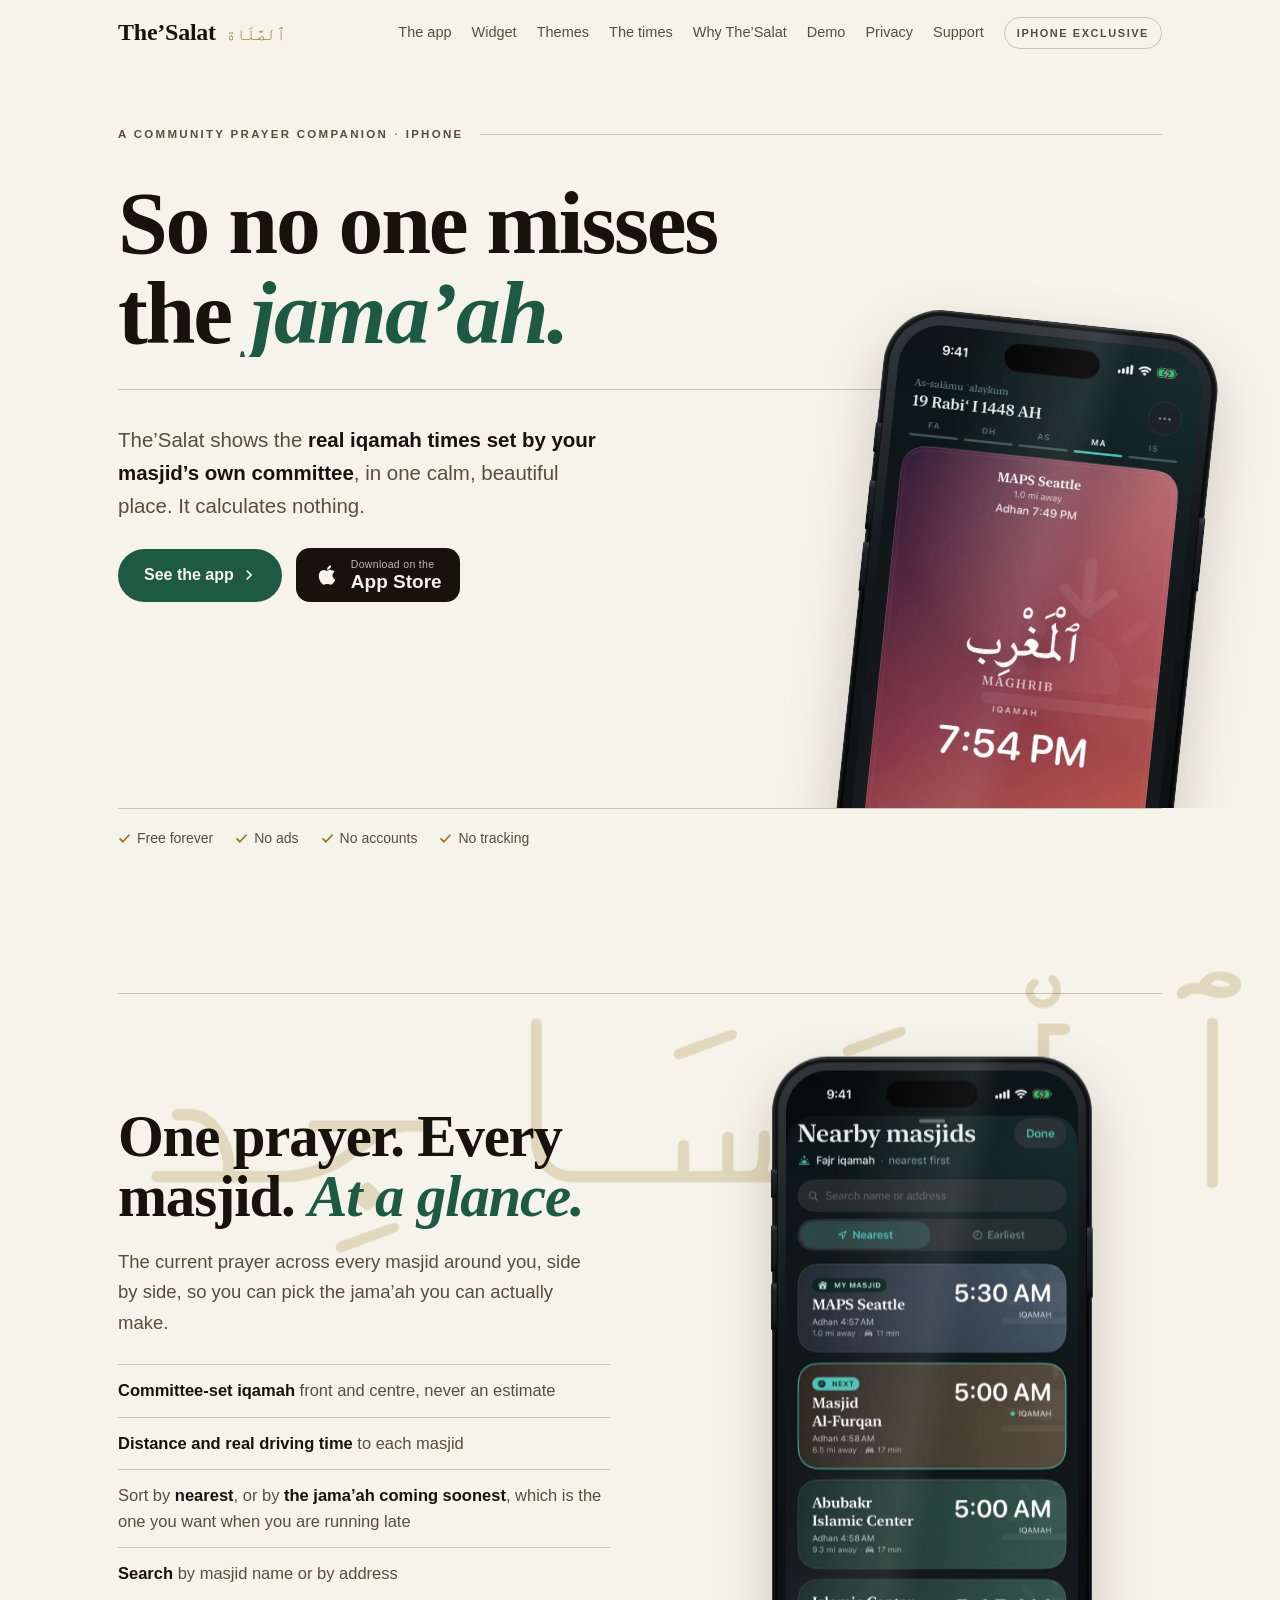
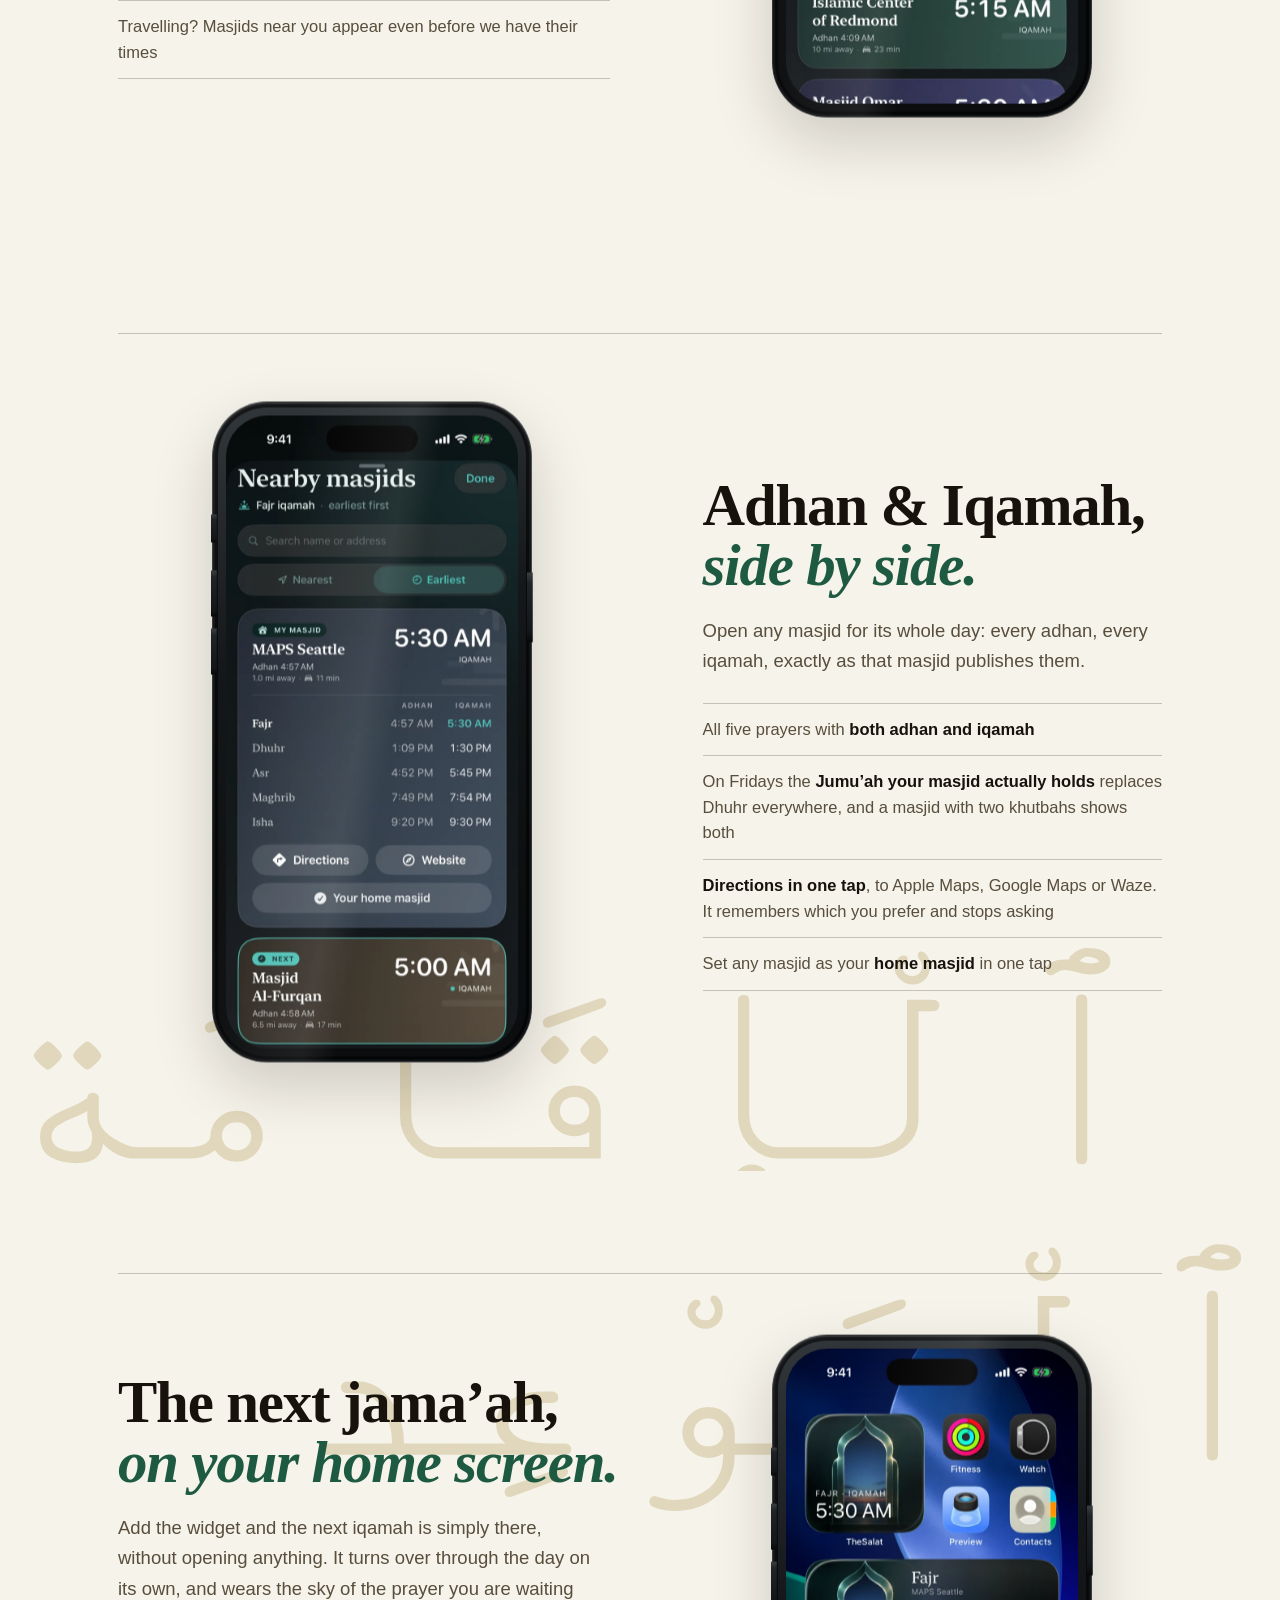
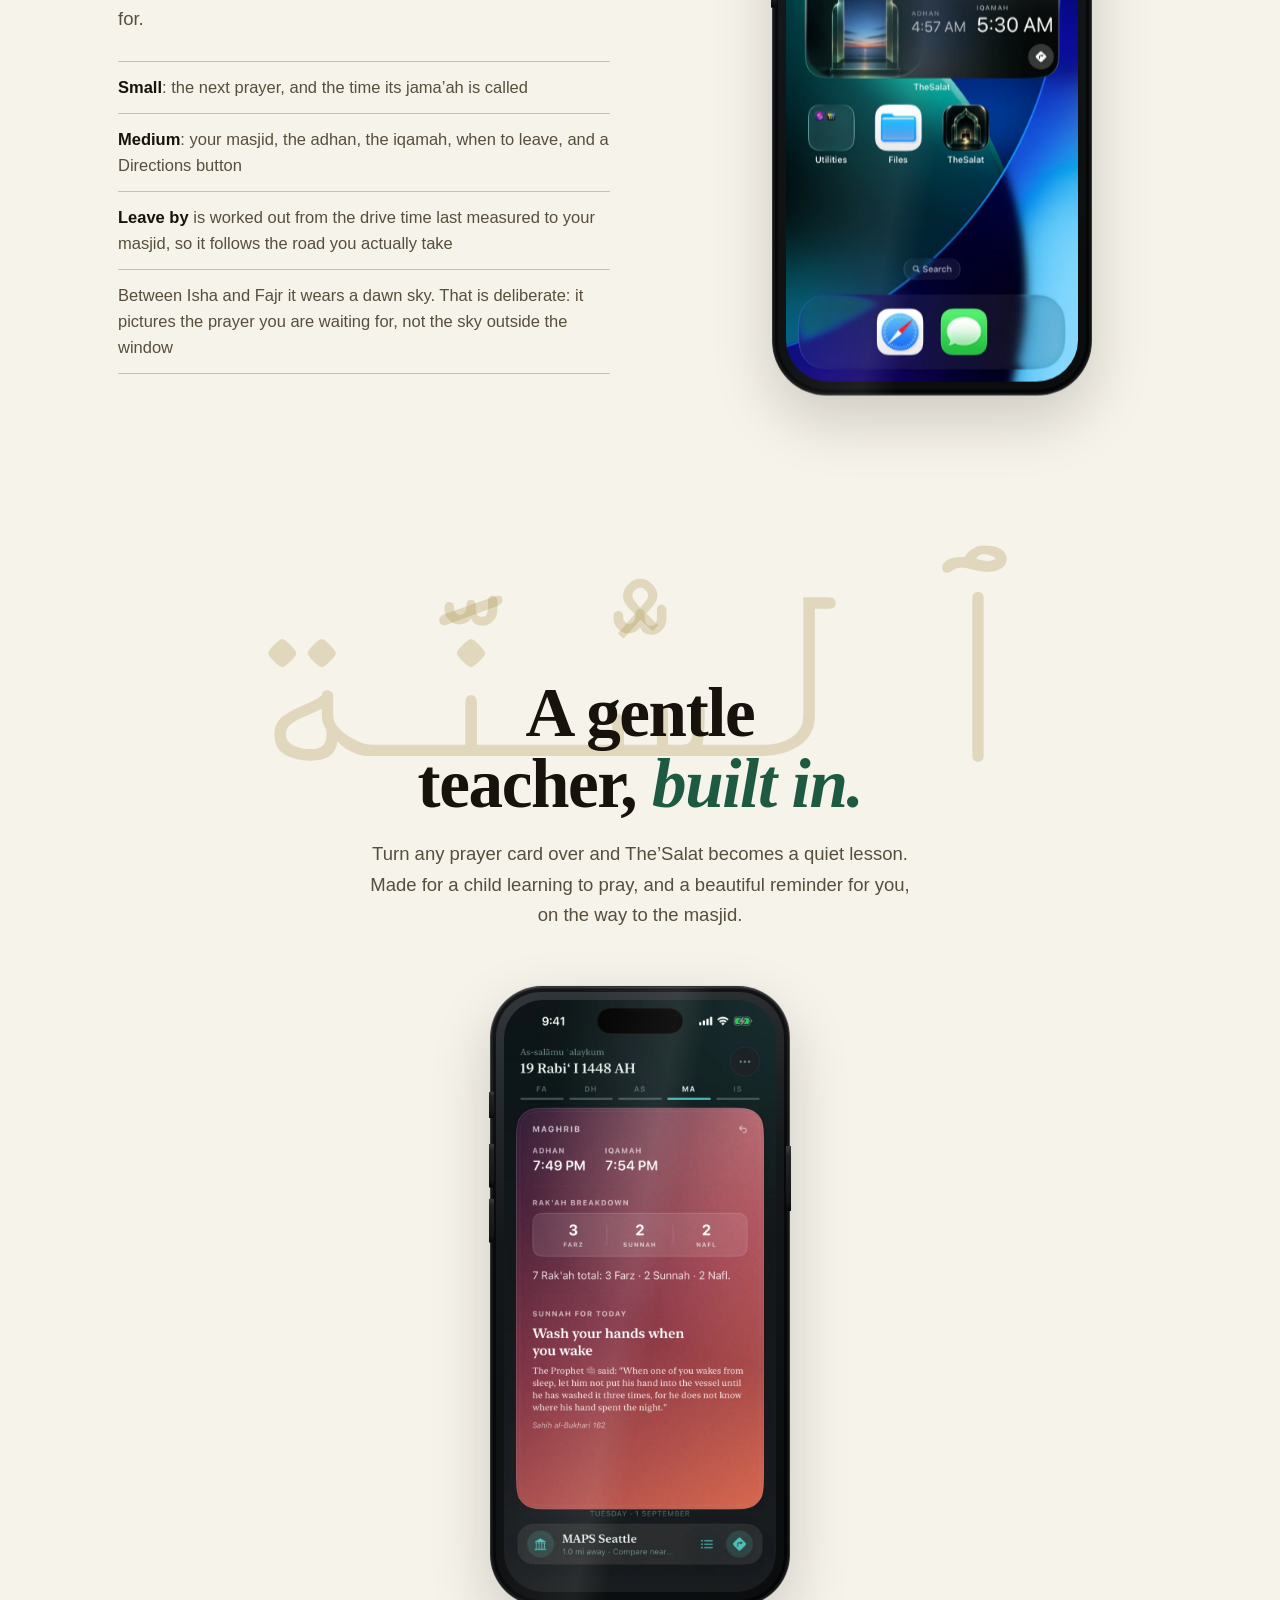
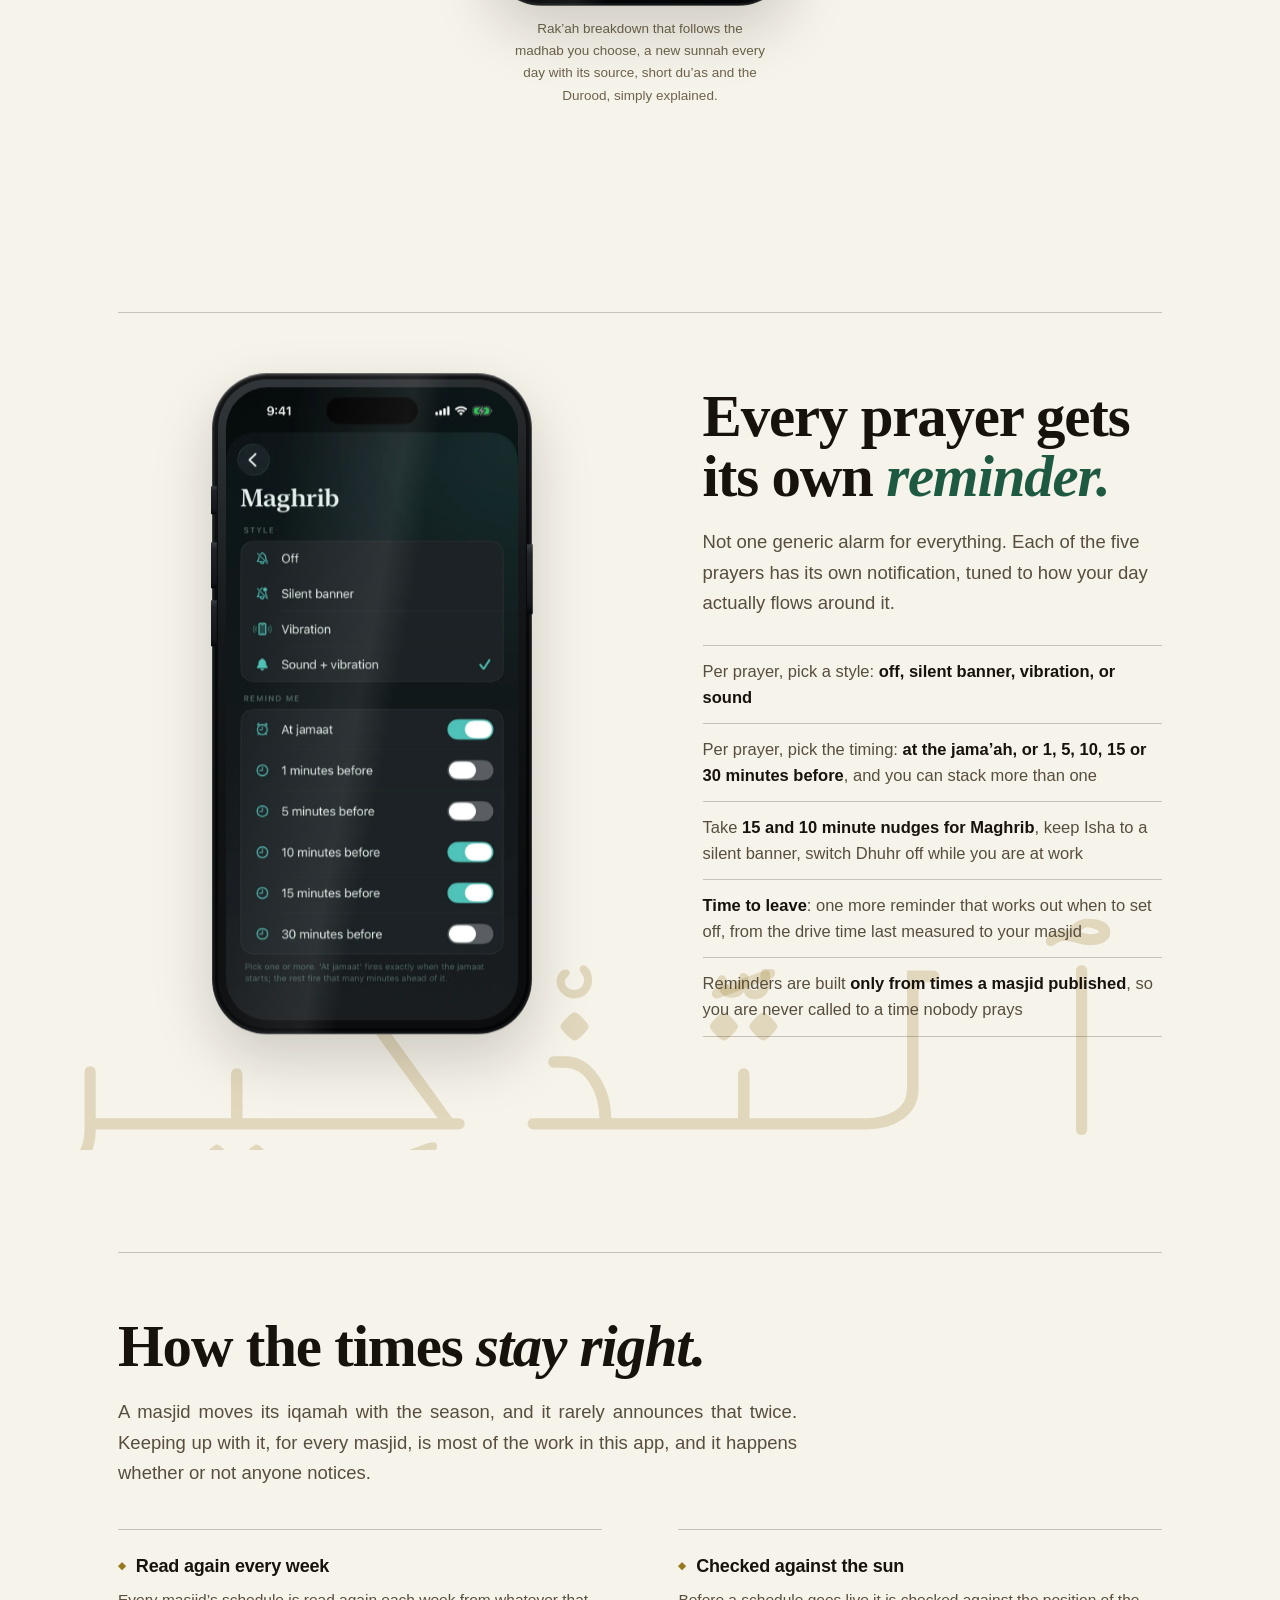
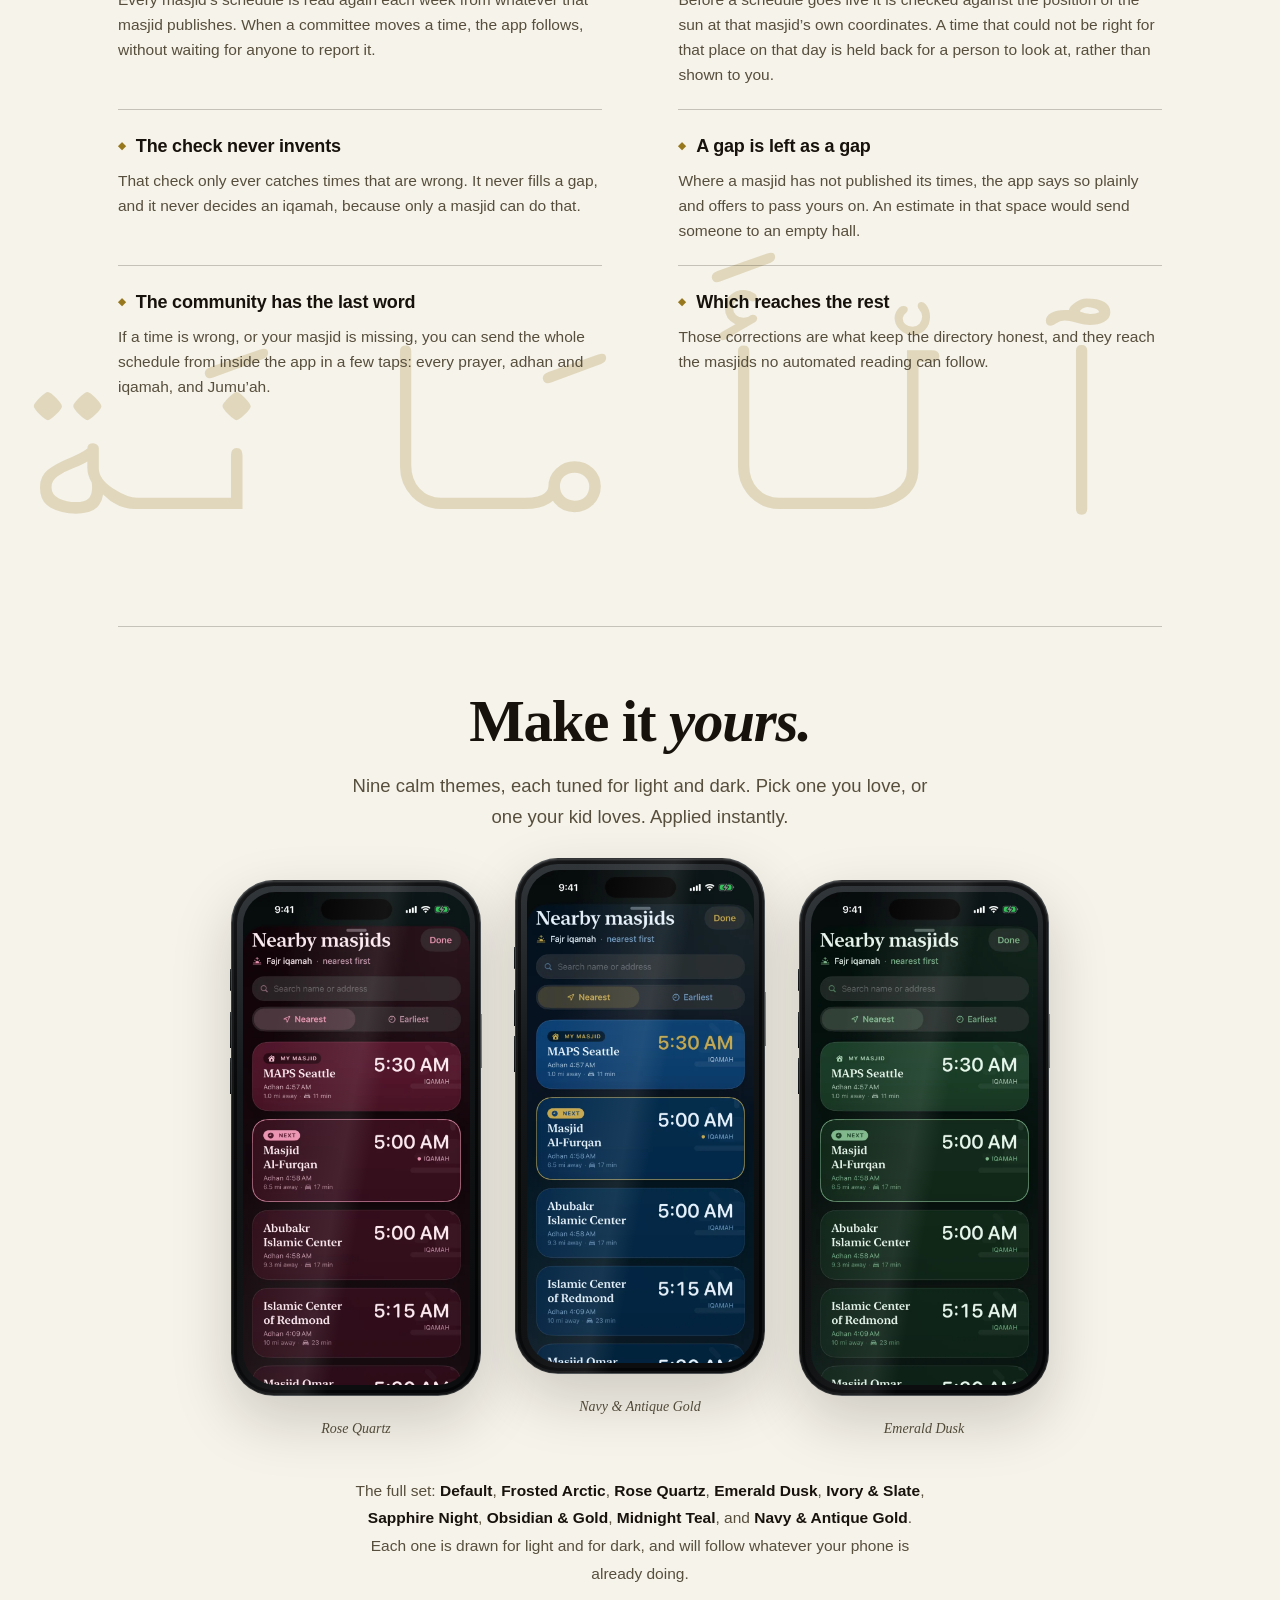
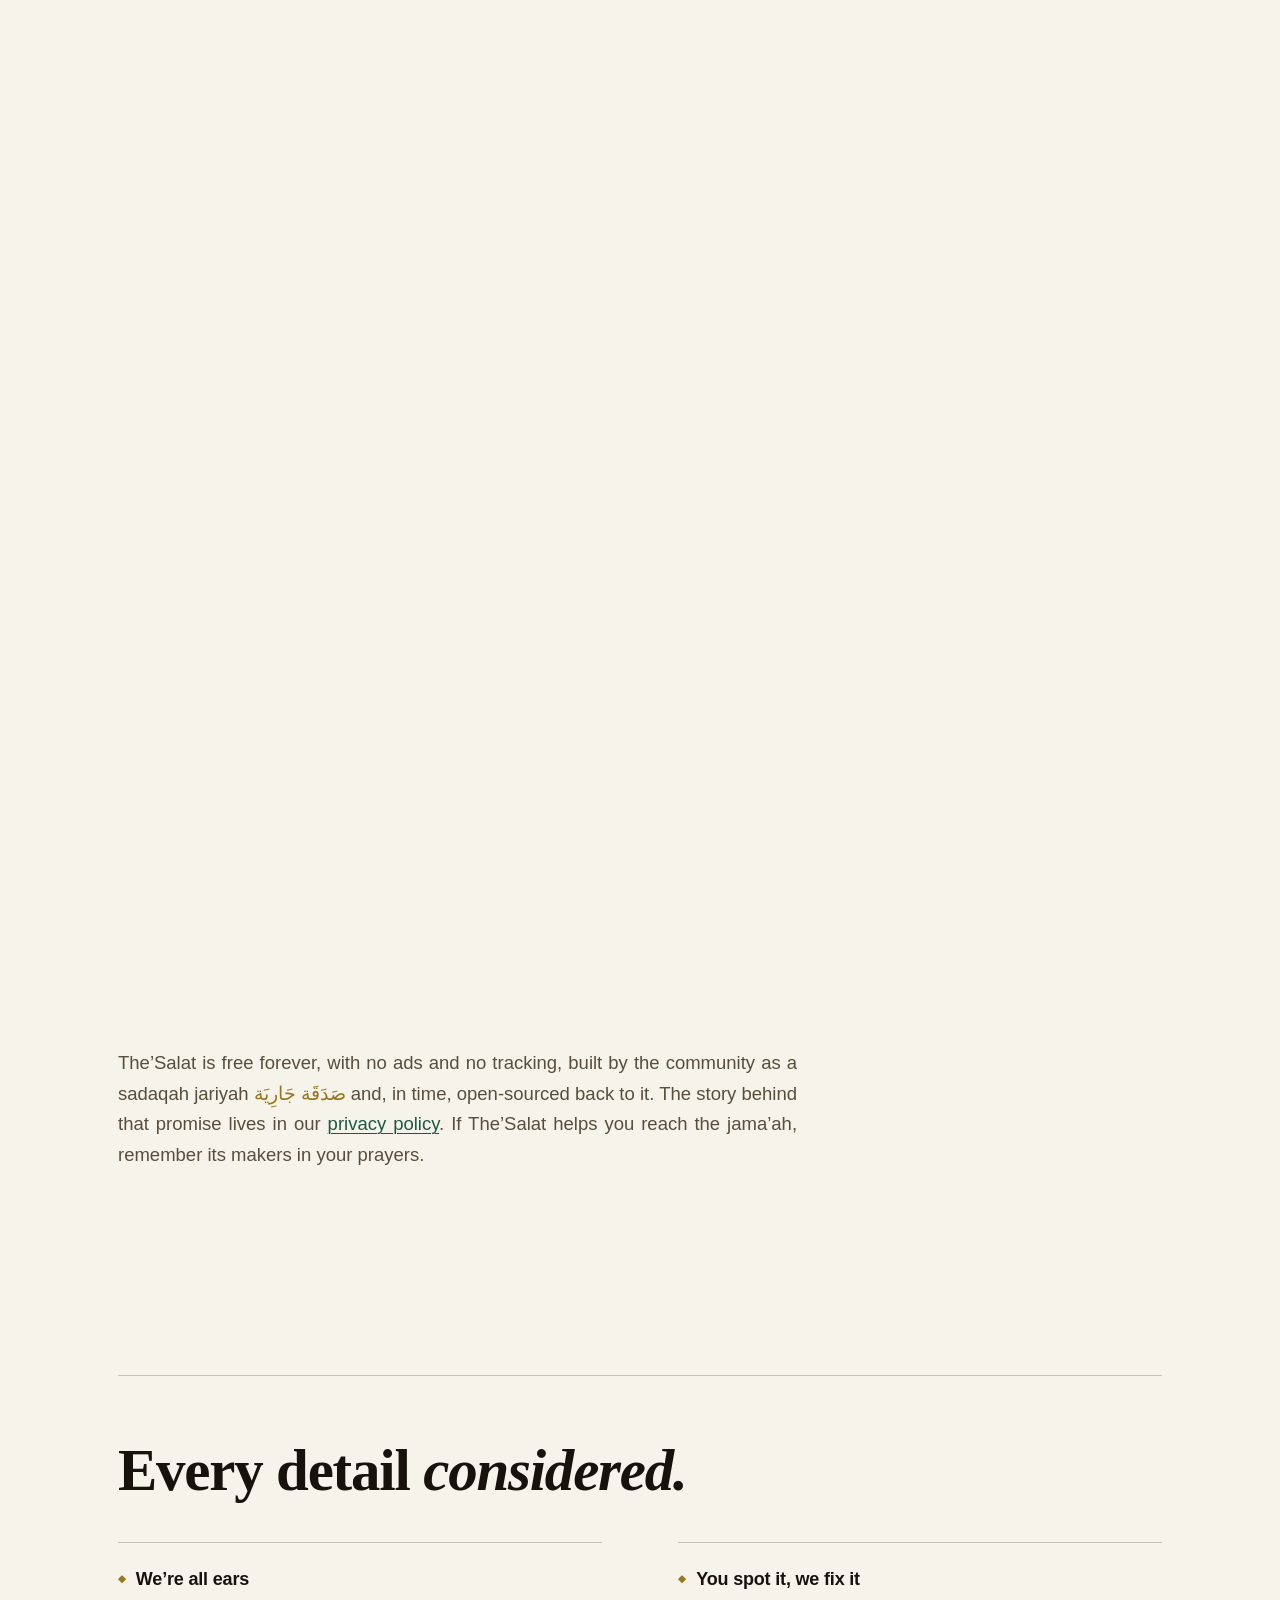
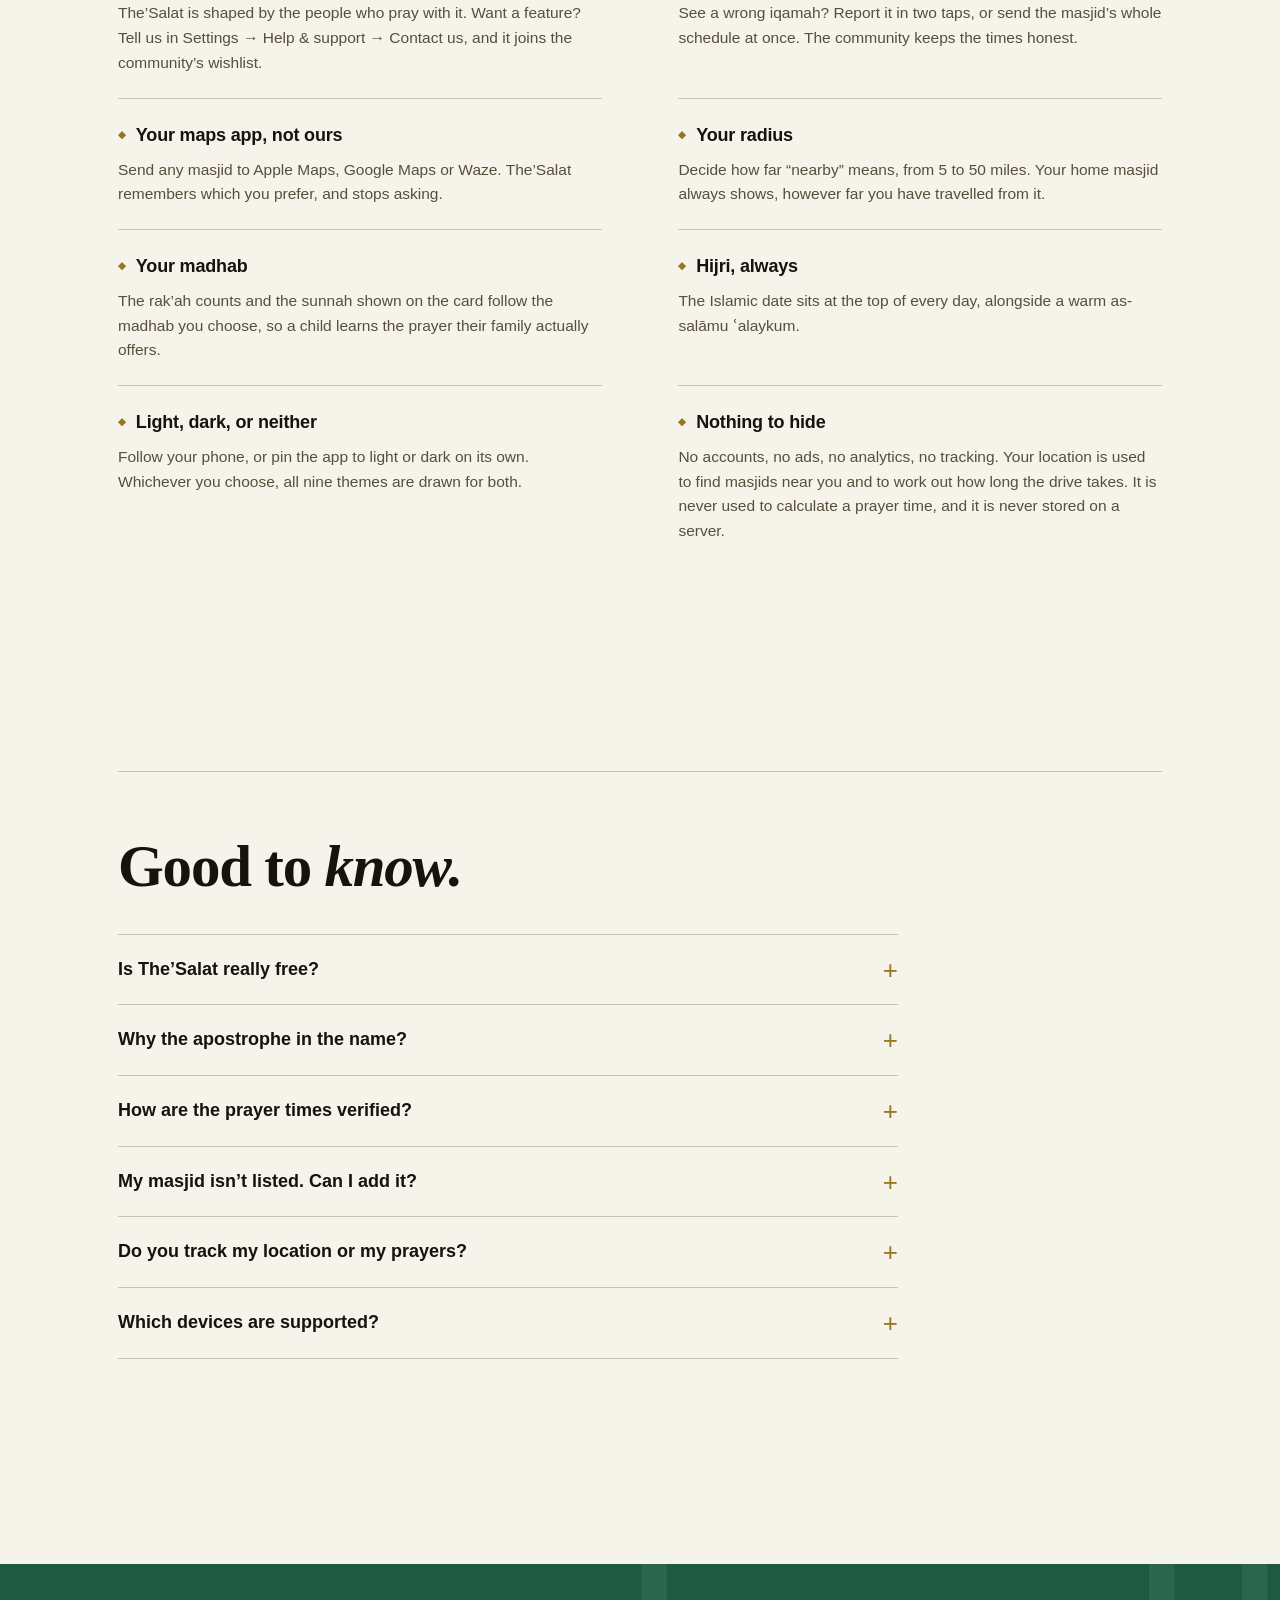
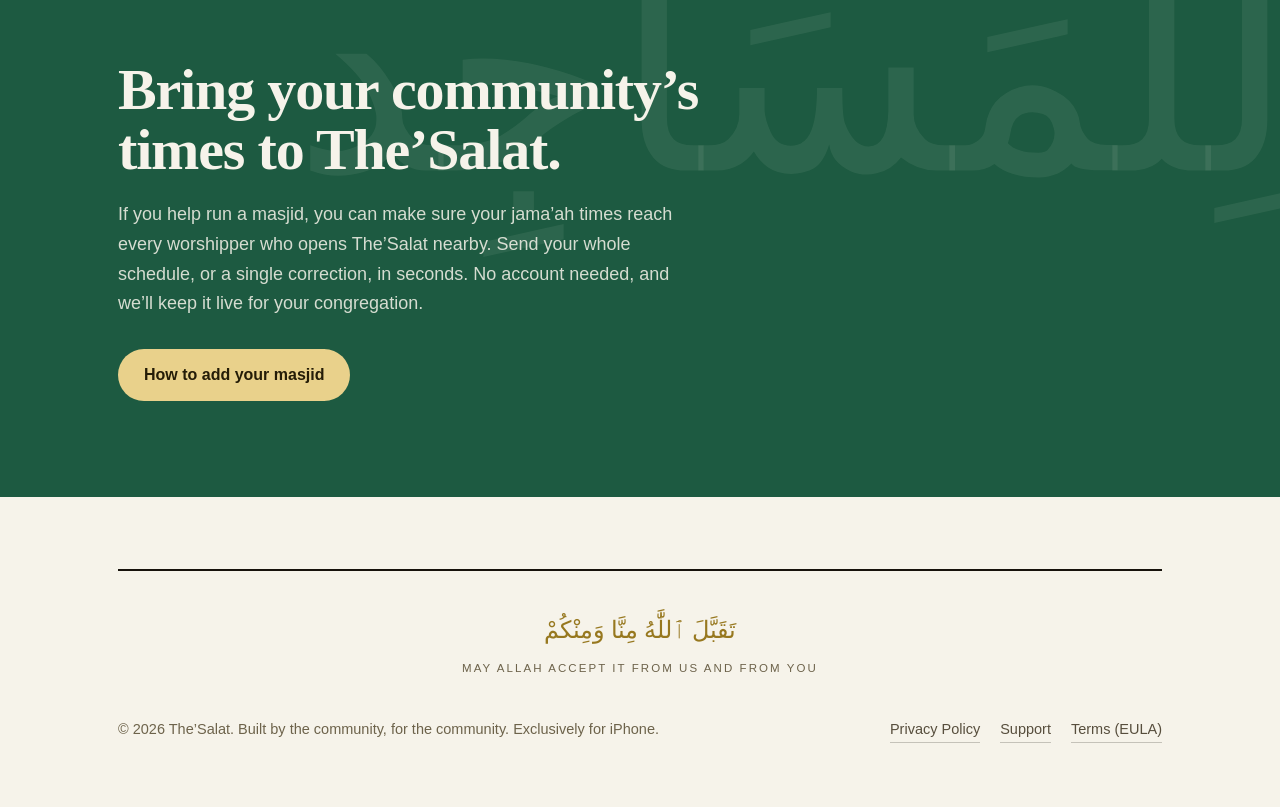
==== commit 666c7e2c: "Safari offers the app at the top of the home and support pages Now that the app is live, the Smart A" ====
--- a/index.html
+++ b/index.html
@@ -3,6 +3,7 @@
 <head>
 <meta charset="utf-8">
 <meta name="viewport" content="width=device-width, initial-scale=1">
+<meta name="apple-itunes-app" content="app-id=6802524468">
 <title>The&rsquo;Salat · Real iqamah times from the masjids near you</title>
 <meta name="description" content="The'Salat shows the real jama'ah times set by each masjid's own committee. It calculates nothing. Compare every masjid nearby, carry the next iqamah on your home screen, and learn a sunnah a day. Exclusively for iPhone. Free forever, no ads, no tracking.">
 <meta name="theme-color" media="(prefers-color-scheme: light)" content="#f6f3ea">
--- a/style.css
+++ b/style.css
@@ -583,7 +583,12 @@
   .themes-strip .t.mid { transform: none; }
   .ghost { font-size: clamp(120px, 30vw, 200px); }
 }
-@media (max-width: 700px) {
+/* The nav collapses well before the rest of the layout does. Measured: the
+   brand plus the eight links need 1065px, and below that the row does not
+   wrap, it squeezes, so "The app" and "Why The'Salat" break across two lines
+   inside their own boxes. 1080 keeps a margin over that. Re-measure if a link
+   is ever added or renamed. */
+@media (max-width: 1080px) {
   .menu-btn { display: grid; place-items: center; }
   .nav-links {
     display: none;
@@ -596,6 +601,8 @@
   }
   nav.open .nav-links { display: flex; }
   .nav-links a { font-size: 17px; }
+}
+@media (max-width: 700px) {
   .themes-strip {
     flex-wrap: nowrap; justify-content: flex-start;
     overflow-x: auto; scroll-snap-type: x mandatory;
